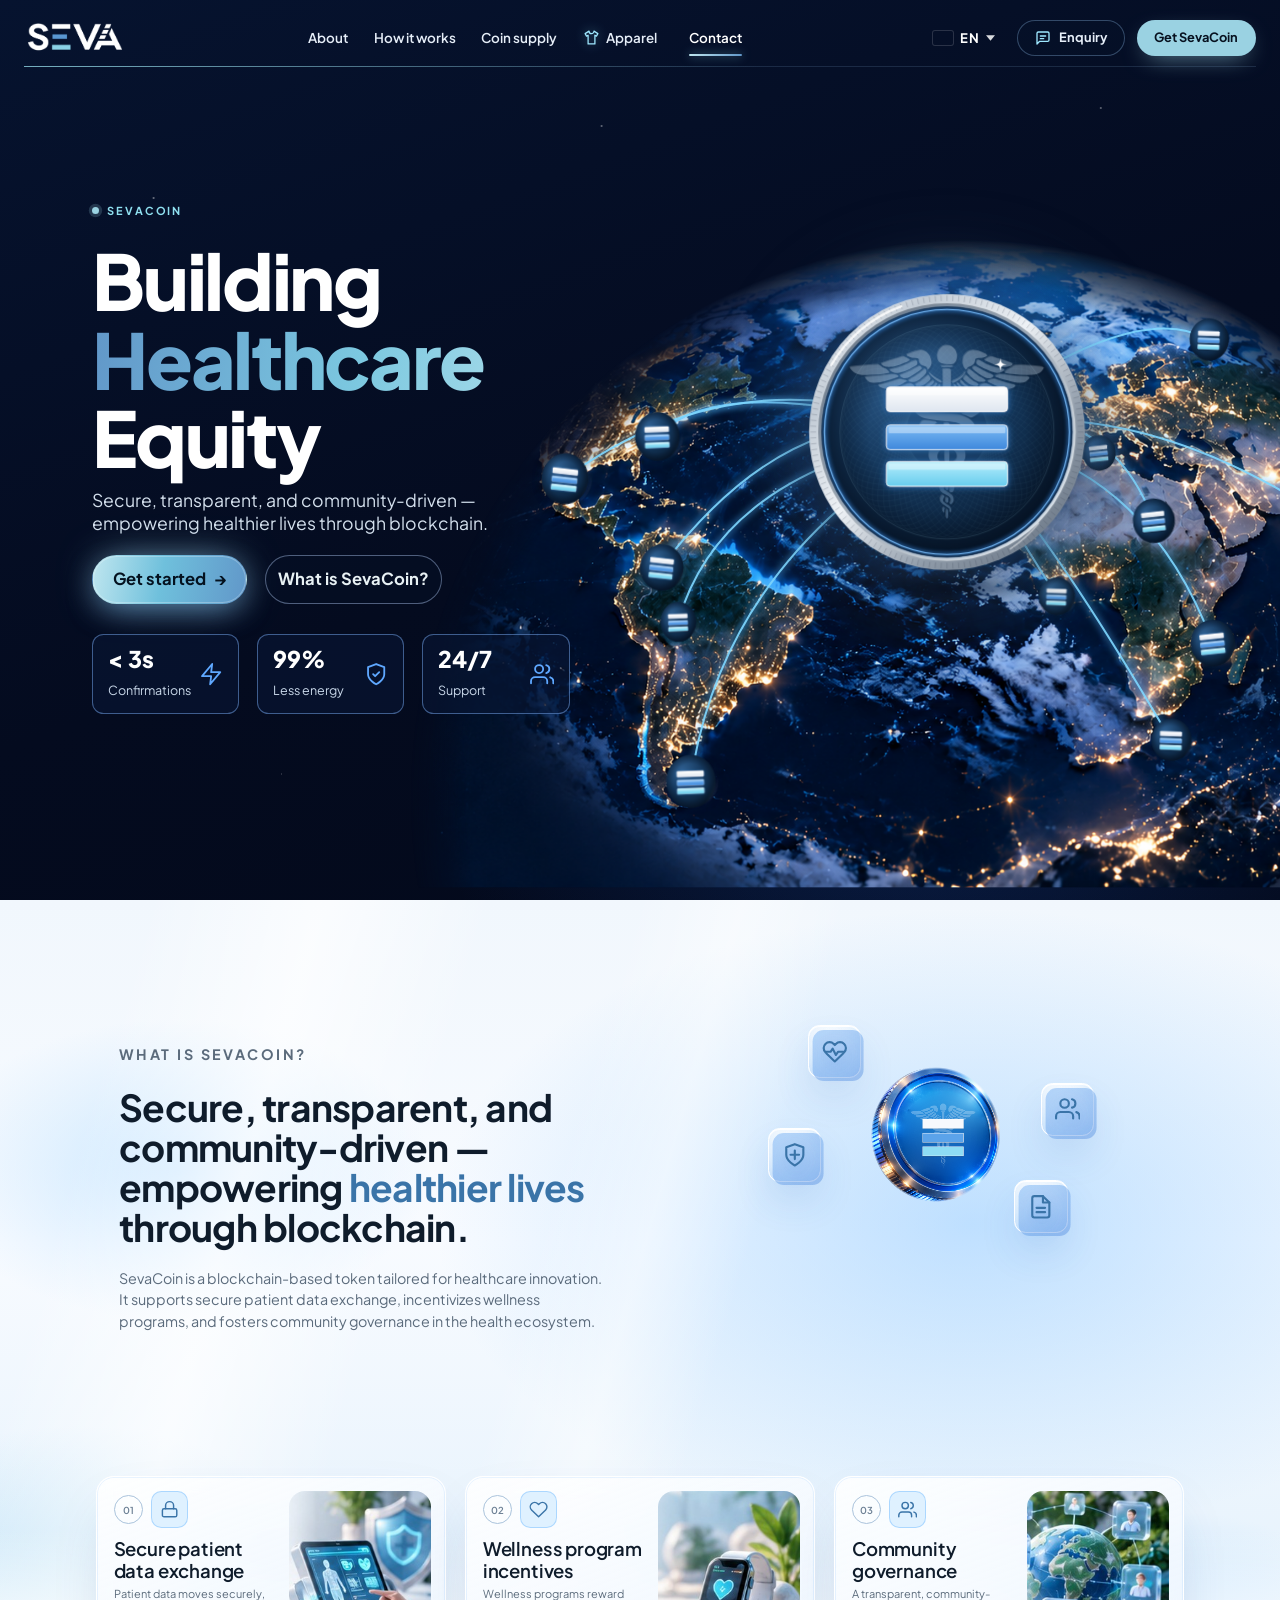
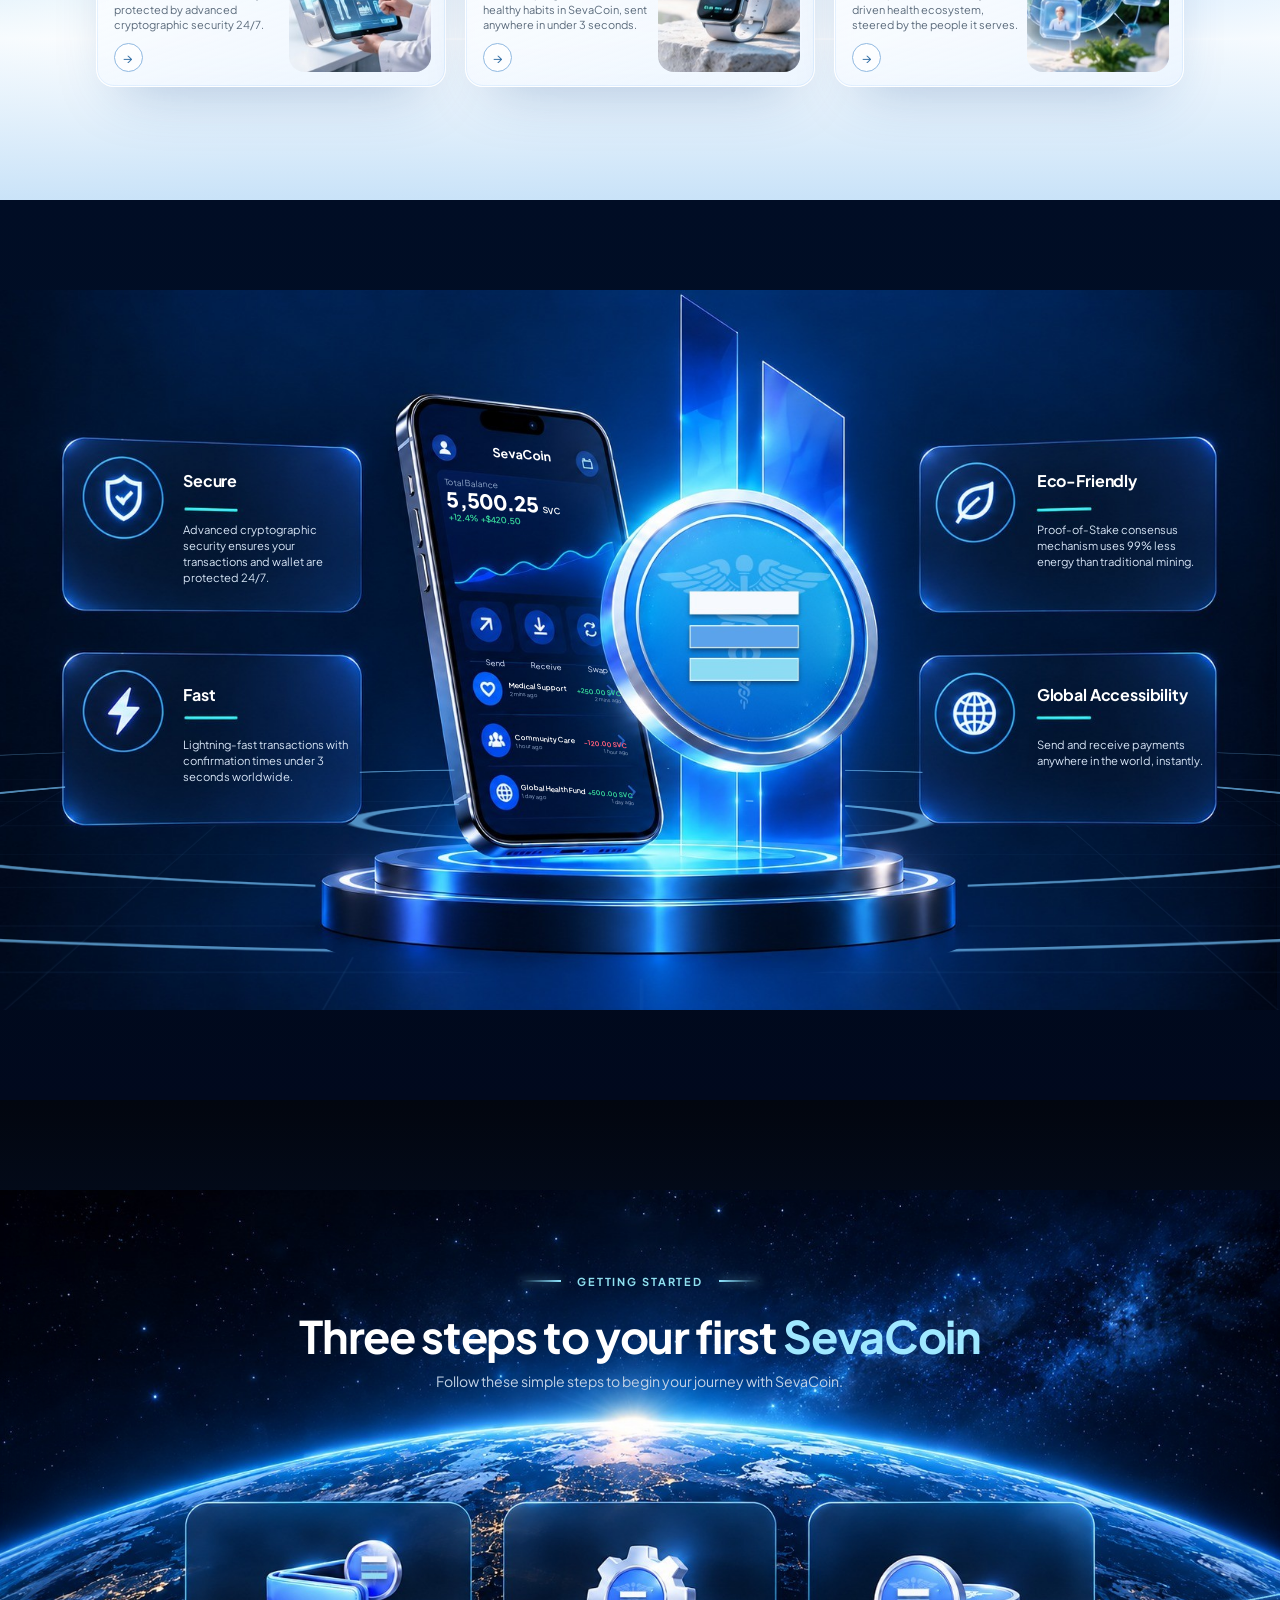
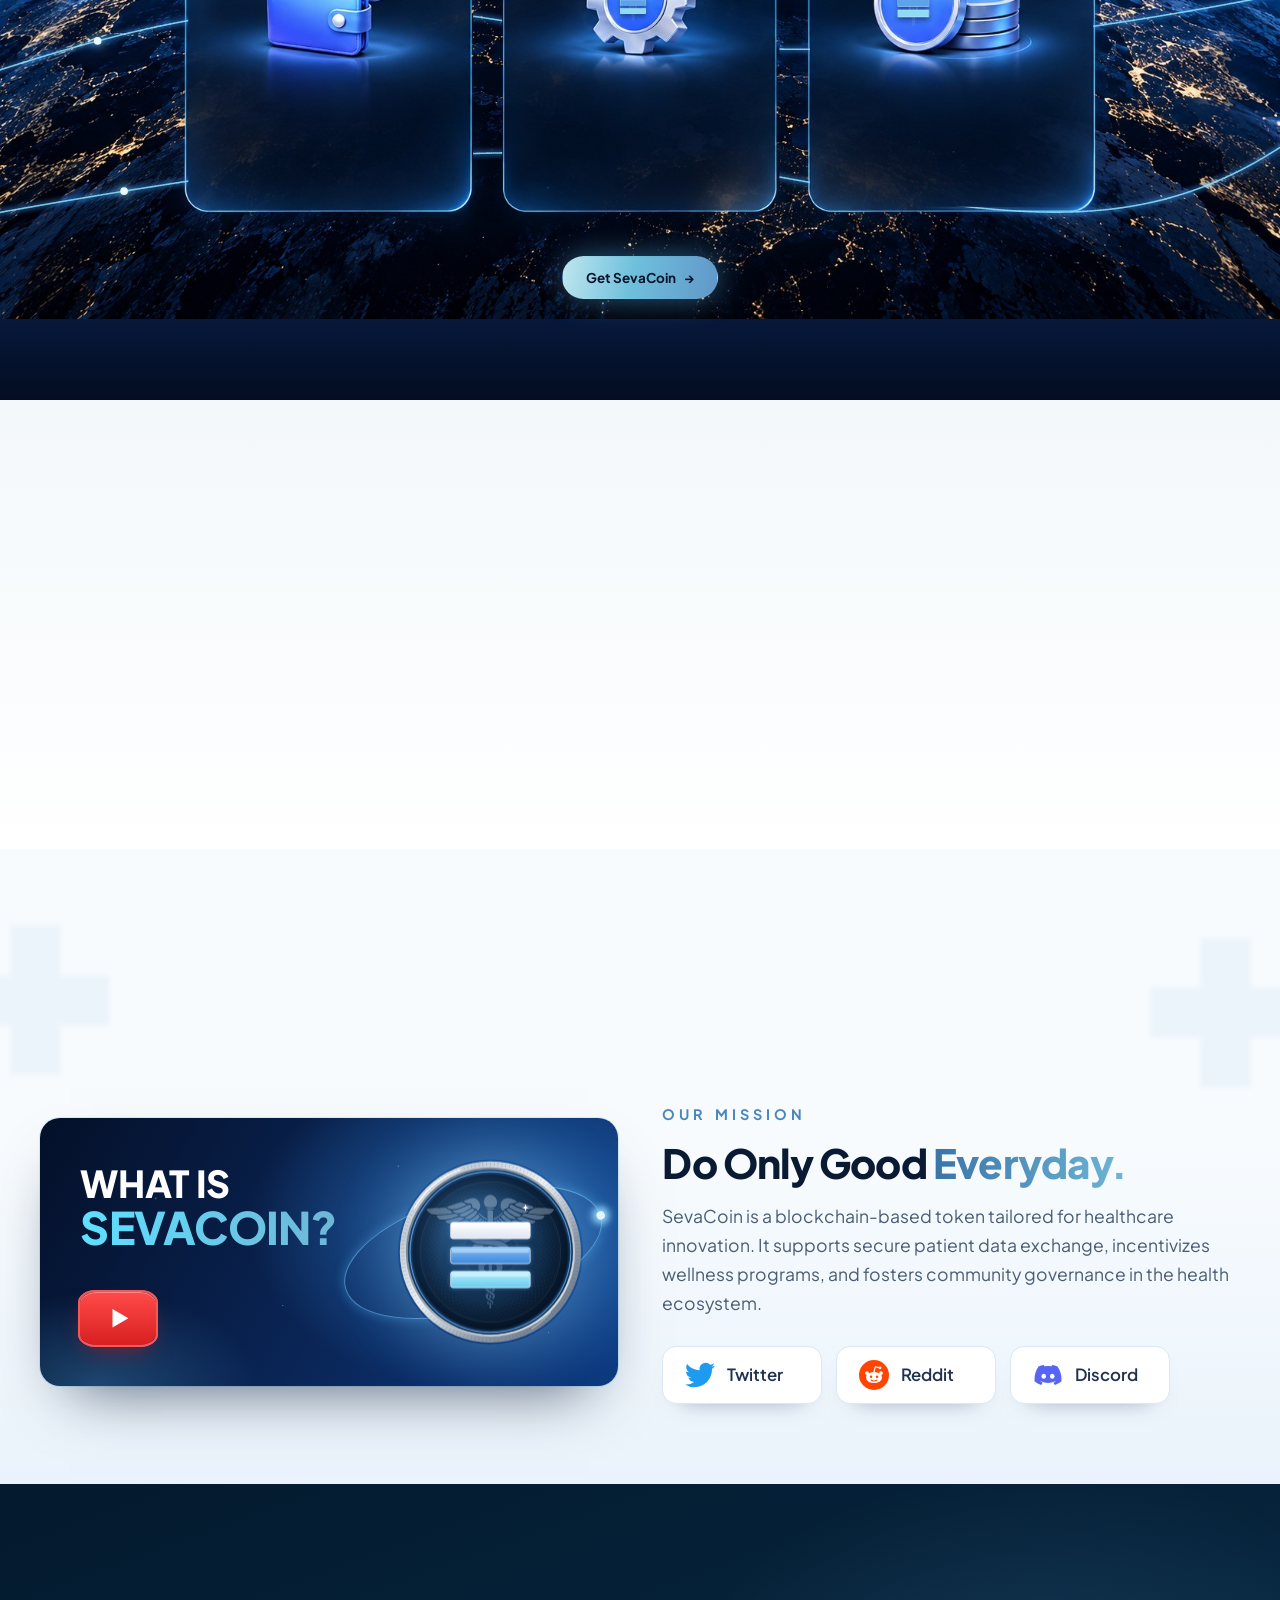
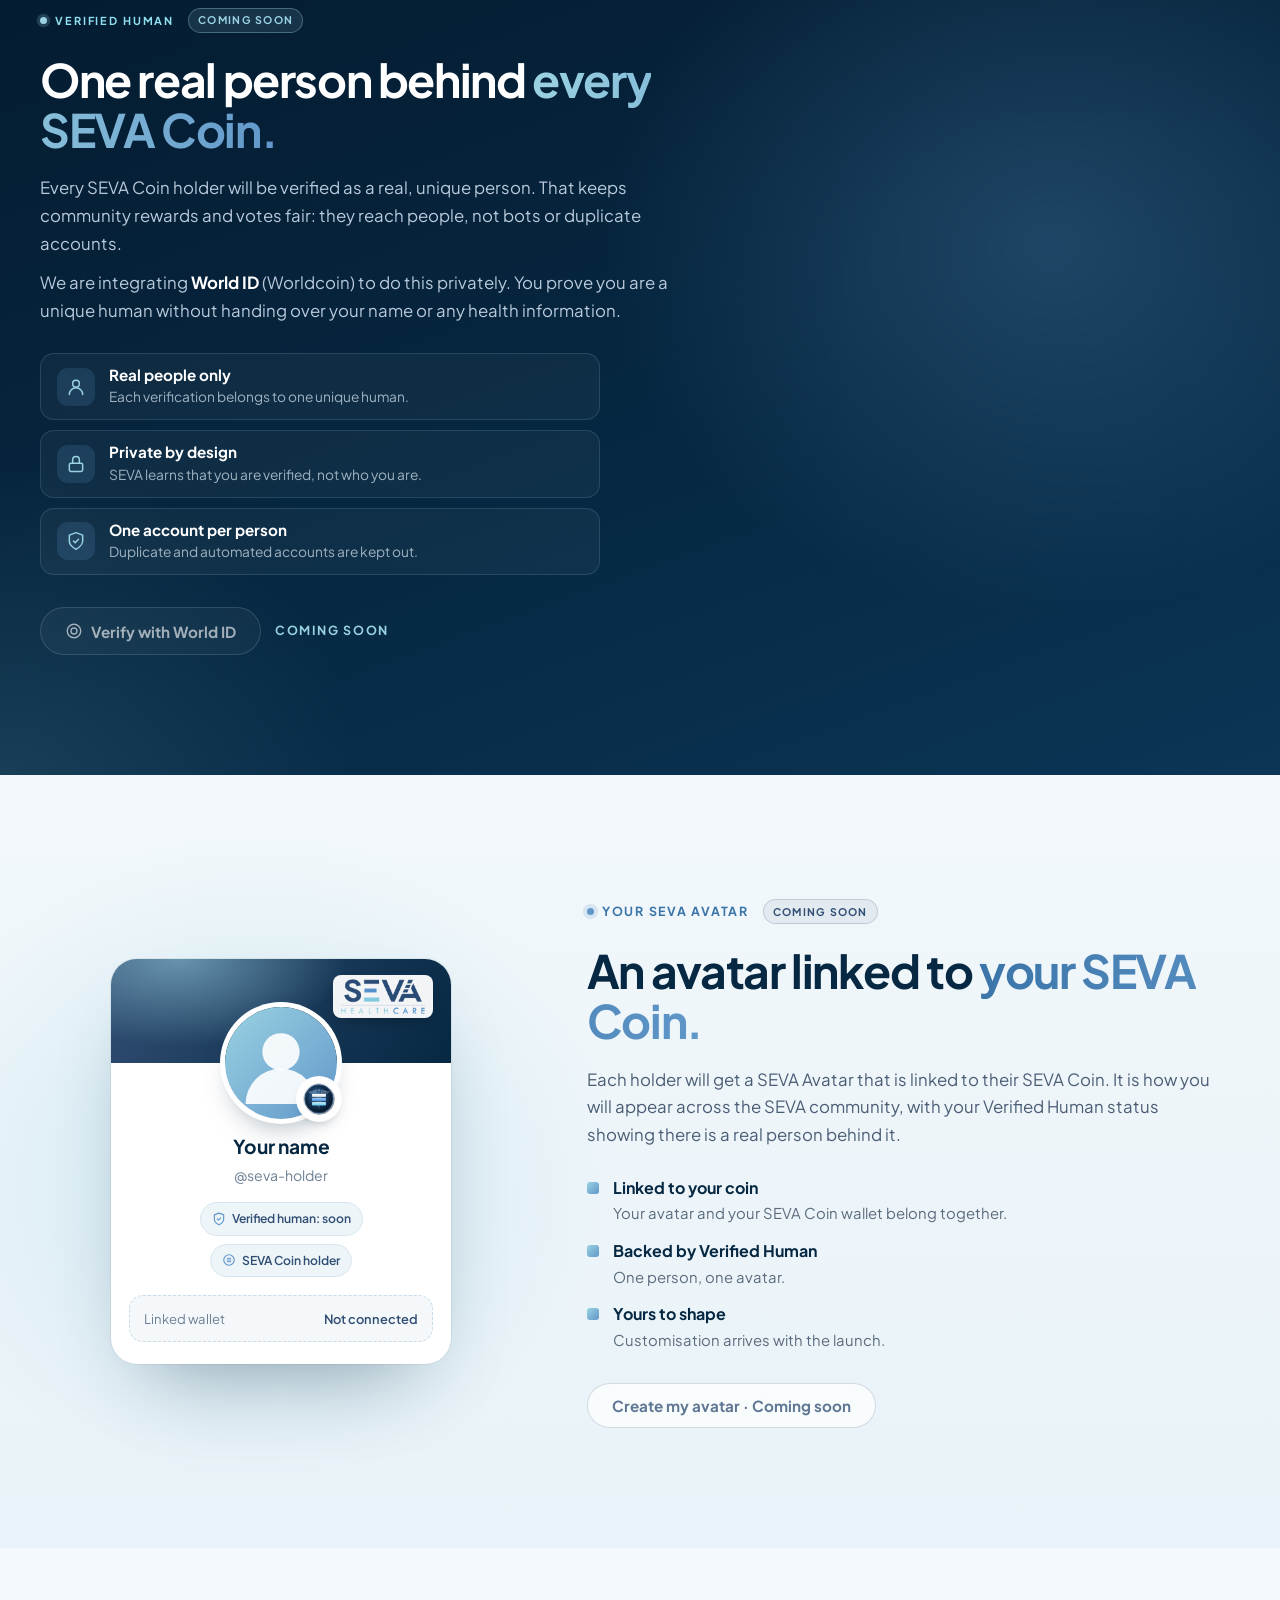
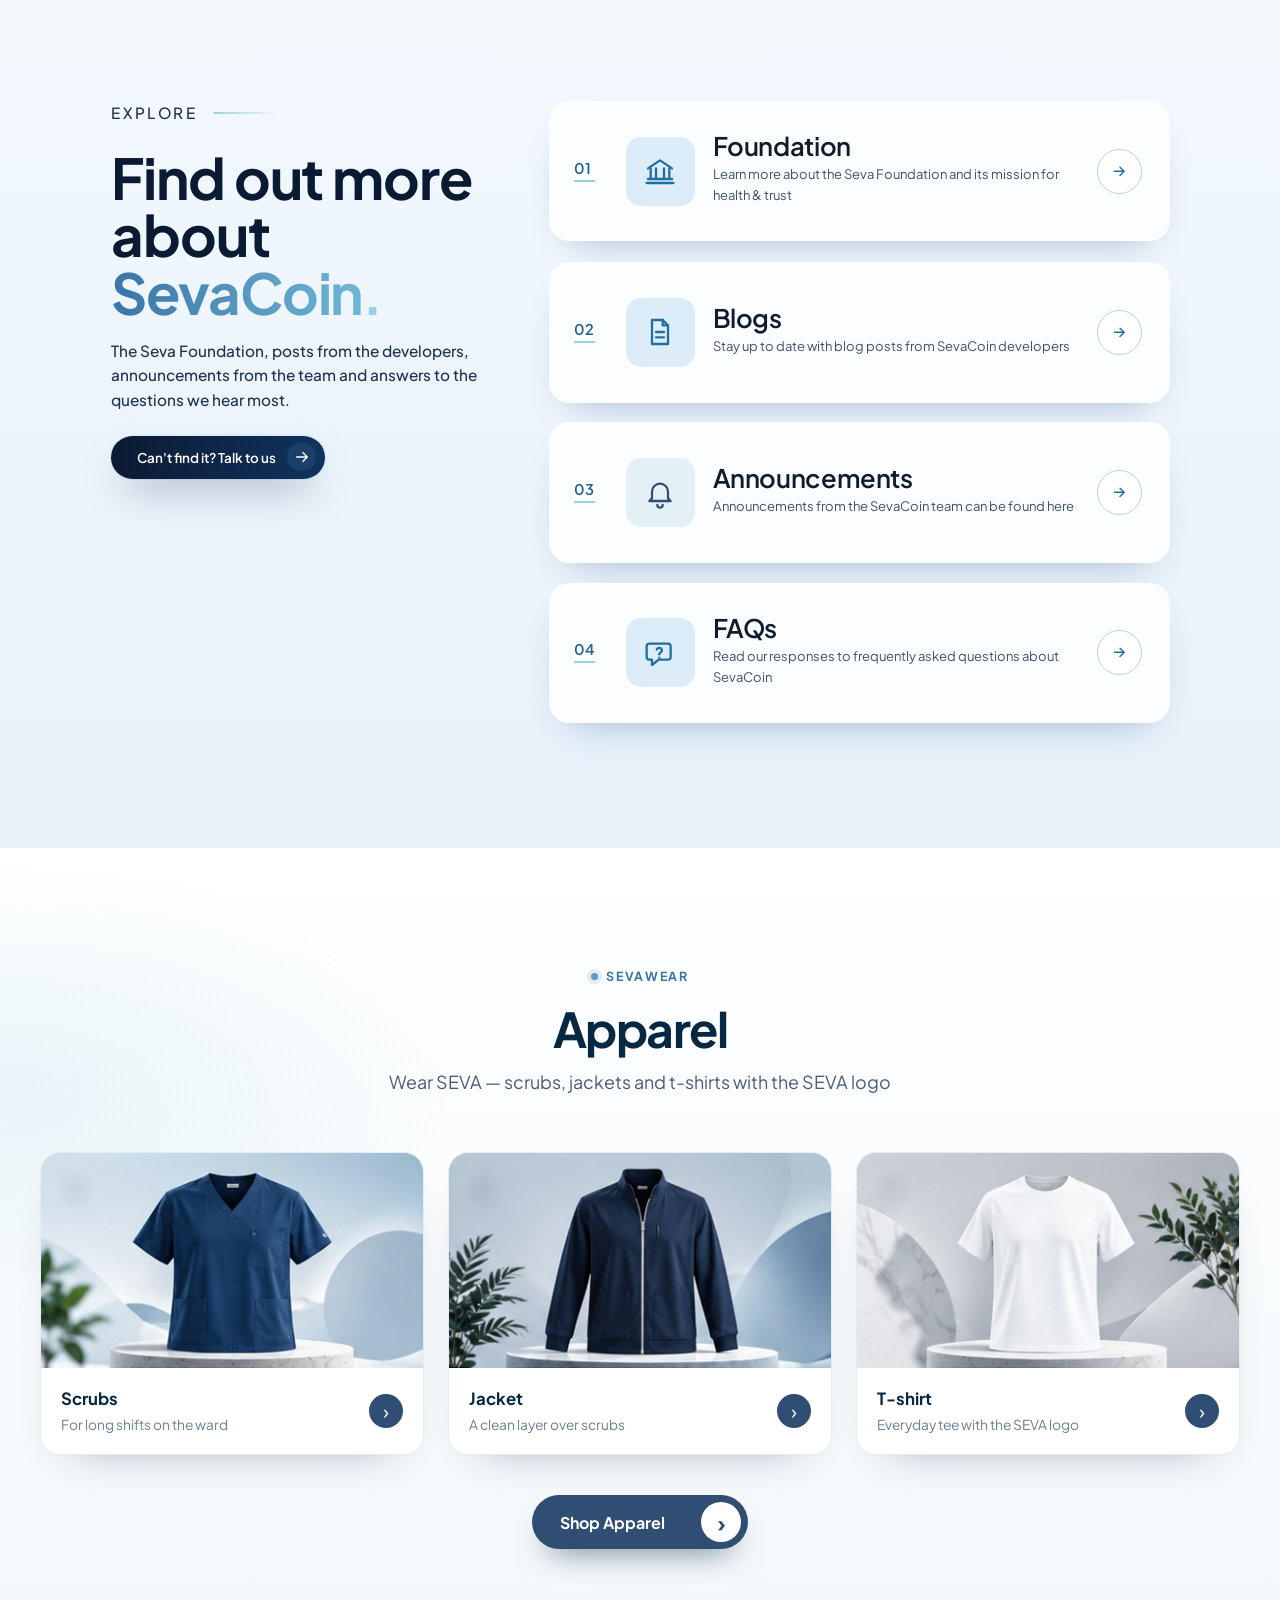
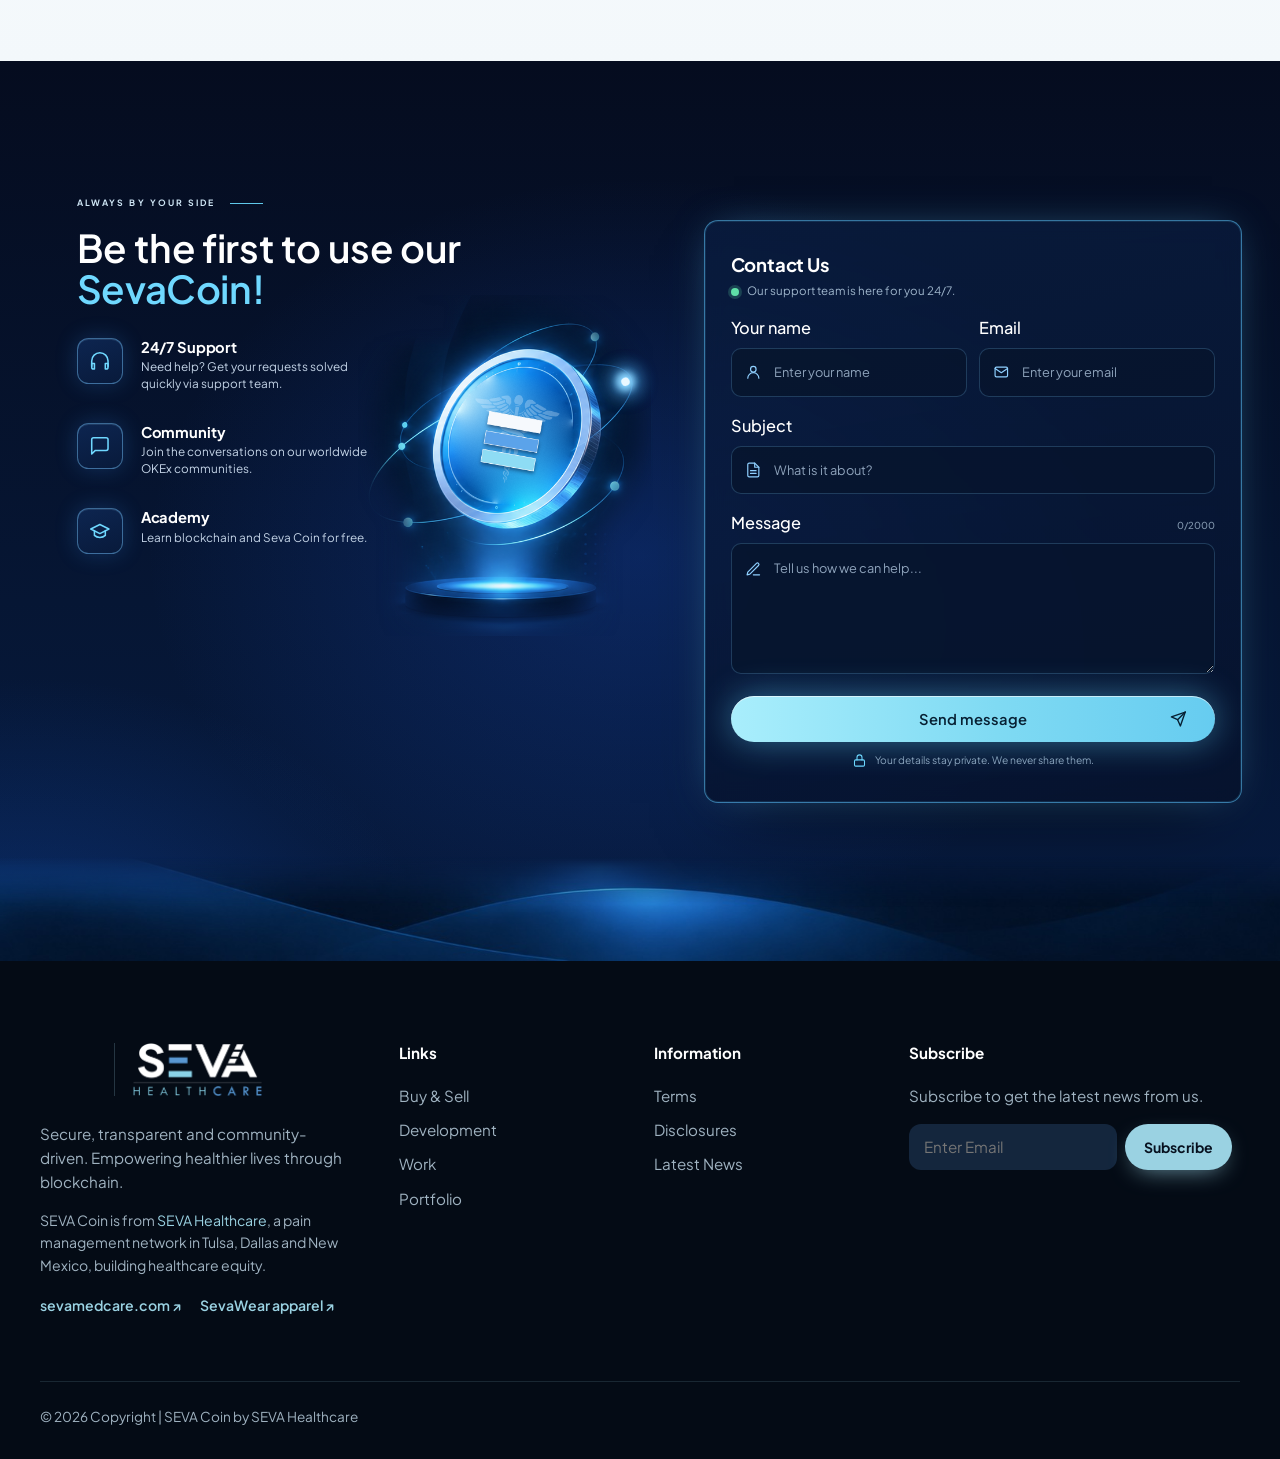
==== index.html @ 3af7d5d6 "Initial commit: SevaCoin website, API, assets and schema Co-Authored-By: Claude Fable 5.1 <noreply@a" ====
<!DOCTYPE html>
<html lang="en">
<head>
  <meta charset="UTF-8">
  <meta name="viewport" content="width=device-width, initial-scale=1.0">
  <title>SevaCoin — Building Healthcare Equity</title>
  <meta name="description" content="SevaCoin is a blockchain-based token for healthcare innovation: secure patient data exchange, wellness incentives and community governance.">
  <meta property="og:title" content="SevaCoin — Building Healthcare Equity">
  <meta property="og:description" content="Secure, transparent and community-driven. Empowering healthier lives through blockchain.">
  <meta property="og:image" content="assets/brand/favicon-512.png">
  <meta name="theme-color" content="#062842">
  <script>document.documentElement.classList.add("js")</script>
  <link rel="icon" type="image/png" sizes="32x32" href="assets/brand/favicon-32.png?v=15">
  <link rel="icon" type="image/svg+xml" href="assets/brand/seva-coin-icon-simple.svg?v=15">
  <link rel="apple-touch-icon" href="assets/brand/favicon-512.png">

  <link rel="preconnect" href="https://fonts.googleapis.com">
  <link rel="preconnect" href="https://fonts.gstatic.com" crossorigin>
  <link href="https://fonts.googleapis.com/css2?family=Plus+Jakarta+Sans:wght@400;500;600;700;800&display=swap" rel="stylesheet">
  <link rel="stylesheet" href="assets/coin/seva-coin.css?v=20261017a">
  <link rel="stylesheet" href="assets/css/style.css?v=20261019b">

  <!-- Three.js for the 3D SevaCoin scenes (assets/js/scene.js). If it fails to load, the CSS artwork stays in place. -->
  <script type="importmap">
    {
      "imports": {
        "three": "https://cdn.jsdelivr.net/npm/three@0.170.0/build/three.module.js",
        "three/addons/": "https://cdn.jsdelivr.net/npm/three@0.170.0/examples/jsm/"
      }
    }
  </script>
</head>
<body>

  <a class="skip-link" href="#main">Skip to content</a>


  <!-- ================= HEADER ================= -->
  <header class="site-header" id="top">
    <div class="container nav">
      <a href="#hero" class="brand" aria-label="SEVA Coin home">
        <img class="seva-logo seva-logo-mark" src="assets/brand/seva-logo-white-mark.png" width="1038" height="309" alt="">
      </a>

      <!-- main.js marks the link of the section in view with .active (the glowing underline) -->
      <nav class="nav-links" id="nav-links" aria-label="Main">
        <a href="#about">About</a>
        <a href="#get-started">How it works</a>
        <a href="#supply">Coin supply</a>
        <!-- Apparel: the SevaWear shop (scrubs, jackets, t-shirts), next to Contact -->
        <a href="https://www.sevawear.com/" class="nav-wear" target="_blank" rel="noopener" title="SevaWear apparel">
          <svg class="nav-ico" viewBox="0 0 24 24" fill="none" stroke="currentColor" stroke-width="1.8" stroke-linecap="round" stroke-linejoin="round" aria-hidden="true"><path d="M8.5 3 3 6.5l2 3.5 2.2-1.2V21h9.6V8.8L19 10l2-3.5L15.5 3a3.5 3.5 0 0 1-7 0z"/></svg>
          Apparel<span class="sr-only"> (opens SevaWear in a new tab)</span>
        </a>
        <a href="#contact">Contact</a>
        <!-- phones only: the enquiry button lives in the menu -->
        <button type="button" class="nav-enquiry-link" data-enquiry>Make an enquiry</button>
      </nav>

      <div class="nav-actions">
        <!-- Language: a flag dropdown that drives GTranslate (its own widget stays hidden in .gtranslate_wrapper) -->
        <div class="lang notranslate" id="lang">
          <button type="button" class="lang-btn" aria-haspopup="listbox" aria-expanded="false" aria-controls="lang-list" aria-label="Language: English">
            <img class="lang-flag" src="https://cdn.gtranslate.net/flags/svg/en.svg" width="20" height="14" alt=""><span class="lang-code">EN</span>
            <svg class="lang-caret" viewBox="0 0 10 6" aria-hidden="true"><path d="M0 0h10L5 6z" fill="currentColor"/></svg>
          </button>
          <ul class="lang-list" id="lang-list" role="listbox" aria-label="Choose language" hidden>
            <li role="option" data-lang="ja" data-code="JA" tabindex="-1" title="日本語"><img src="https://cdn.gtranslate.net/flags/svg/ja.svg" width="22" height="15" alt=""><span>JA</span></li>
            <li role="option" data-lang="fr" data-code="FR" tabindex="-1" title="Français"><img src="https://cdn.gtranslate.net/flags/svg/fr.svg" width="22" height="15" alt=""><span>FR</span></li>
            <li role="option" data-lang="de" data-code="DE" tabindex="-1" title="Deutsch"><img src="https://cdn.gtranslate.net/flags/svg/de.svg" width="22" height="15" alt=""><span>DE</span></li>
            <li role="option" data-lang="zh-CN" data-code="ZH-CN" tabindex="-1" title="简体中文"><img src="https://cdn.gtranslate.net/flags/svg/zh-CN.svg" width="22" height="15" alt=""><span>ZH-CN</span></li>
            <li role="option" data-lang="zh-TW" data-code="ZH-TW" tabindex="-1" title="繁體中文"><img src="https://cdn.gtranslate.net/flags/svg/zh-TW.svg" width="22" height="15" alt=""><span>ZH-TW</span></li>
            <li role="option" data-lang="pt" data-code="PT-PT" tabindex="-1" title="Português"><img src="https://cdn.gtranslate.net/flags/svg/pt.svg" width="22" height="15" alt=""><span>PT-PT</span></li>
            <li role="option" data-lang="no" data-code="NO" tabindex="-1" title="Norsk"><img src="https://cdn.gtranslate.net/flags/svg/no.svg" width="22" height="15" alt=""><span>NO</span></li>
            <li role="option" data-lang="th" data-code="TH" tabindex="-1" title="ไทย"><img src="https://cdn.gtranslate.net/flags/svg/th.svg" width="22" height="15" alt=""><span>TH</span></li>
            <li role="option" data-lang="es" data-code="ES" tabindex="-1" title="Español"><img src="https://cdn.gtranslate.net/flags/svg/es.svg" width="22" height="15" alt=""><span>ES</span></li>
          </ul>
        </div>
        <div class="gtranslate_wrapper" aria-hidden="true"></div>
        <button type="button" class="btn btn-ghost btn-sm btn-enquiry" data-enquiry aria-haspopup="dialog" aria-controls="enquiry-modal" aria-label="Make an enquiry" title="Make an enquiry">
          <svg viewBox="0 0 24 24" fill="none" stroke="currentColor" stroke-width="2" stroke-linecap="round" stroke-linejoin="round" aria-hidden="true"><path d="M21 15a2 2 0 0 1-2 2H7l-4 4V5a2 2 0 0 1 2-2h14a2 2 0 0 1 2 2z"/><path d="M8 9h8M8 13h5"/></svg>
          <span>Enquiry</span>
        </button>
        <a href="#get-started" class="btn btn-primary btn-sm">Get SevaCoin</a>
        <button class="menu-toggle" id="menu-toggle" aria-label="Open menu" aria-expanded="false" aria-controls="nav-links">
          <span></span><span></span><span></span>
        </button>
      </div>
    </div>
  </header>

  <main id="main">

    <!-- ================= HERO ================= -->
    <section class="hero" id="hero">
      <div class="globe-stage" aria-hidden="true">
      <div class="hero-sky"></div>
      <!-- The globe is fixed: no entrance, scale or motion. The animation is a sequence (see assets/js/scene.js):
           the main coin lands on the globe (0.4s–1.4s); then one string at a time grows out of it (from 1.5s, one
           every 0.36s), its node lights as the tip arrives and a SevaCoin lands on that node; coins spread over
           the globe left and right, nearest first. Small coins: 3D from the nodes below (data-coin), CSS fallback from main.js. -->
      <div class="globe-fixed">
        <img class="globe" src="assets/img/globe.png" alt="" fetchpriority="high">
        <svg class="network" viewBox="0 0 1672 941" preserveAspectRatio="xMidYMid slice" aria-hidden="true">
          <defs><filter id="net-blur" x="-20%" y="-20%" width="140%" height="140%"><feGaussianBlur stdDeviation="4"/></filter></defs>
          <g class="links">
            <path class="link-glow" d="M1110 400 Q1143 298 1290 425" pathLength="1" style="--d:1.50s"/><path id="lk0" class="link" d="M1110 400 Q1143 298 1290 425" pathLength="1" style="--d:1.50s"/>
            <path class="link-glow" d="M1110 400 Q836 326 765 405" pathLength="1" style="--d:1.86s"/><path id="lk1" class="link" d="M1110 400 Q836 326 765 405" pathLength="1" style="--d:1.86s"/>
            <path class="link-glow" d="M1110 400 Q1111 387 1240 595" pathLength="1" style="--d:2.22s"/><path id="lk2" class="link" d="M1110 400 Q1111 387 1240 595" pathLength="1" style="--d:2.22s"/>
            <path class="link-glow" d="M1110 400 Q928 353 770 560" pathLength="1" style="--d:2.58s"/><path id="lk3" class="link" d="M1110 400 Q928 353 770 560" pathLength="1" style="--d:2.58s"/>
            <path class="link-glow" d="M1110 400 Q1293 341 1355 505" pathLength="1" style="--d:2.94s"/><path id="lk4" class="link" d="M1110 400 Q1293 341 1355 505" pathLength="1" style="--d:2.94s"/>
            <path class="link-glow" d="M1110 400 Q842 444 790 625" pathLength="1" style="--d:3.30s"/><path id="lk5" class="link" d="M1110 400 Q842 444 790 625" pathLength="1" style="--d:3.30s"/>
            <path class="link-glow" d="M1110 400 Q1331 236 1420 290" pathLength="1" style="--d:3.66s"/><path id="lk6" class="link" d="M1110 400 Q1331 236 1420 290" pathLength="1" style="--d:3.66s"/>
            <path class="link-glow" d="M1110 400 Q865 301 655 455" pathLength="1" style="--d:4.02s"/><path id="lk7" class="link" d="M1110 400 Q865 301 655 455" pathLength="1" style="--d:4.02s"/>
            <path class="link-glow" d="M1110 400 Q1339 419 1425 650" pathLength="1" style="--d:4.38s"/><path id="lk8" class="link" d="M1110 400 Q1339 419 1425 650" pathLength="1" style="--d:4.38s"/>
            <path class="link-glow" d="M1110 400 Q843 551 805 815" pathLength="1" style="--d:4.74s"/><path id="lk9" class="link" d="M1110 400 Q843 551 805 815" pathLength="1" style="--d:4.74s"/>
            <path class="link-glow" d="M1110 400 Q1199 463 1375 765" pathLength="1" style="--d:5.10s"/><path id="lk10" class="link" d="M1110 400 Q1199 463 1375 765" pathLength="1" style="--d:5.10s"/>
            <path class="link-glow" d="M1110 400 Q1338 339 1600 530" pathLength="1" style="--d:5.46s"/><path id="lk11" class="link" d="M1110 400 Q1338 339 1600 530" pathLength="1" style="--d:5.46s"/>
          </g>
          <!-- Each node carries data-coin (width of the SevaCoin that lands on it, fraction of the stage) and data-start (when its string leaves the hub) -->
          <g class="nodes">
            <circle class="node" cx="1290" cy="425" r="6" data-coin="0.034" data-start="1.50" style="--d:2.10s"/>
            <circle class="node" cx="765" cy="405" r="6" data-coin="0.046" data-start="1.86" style="--d:2.46s"/>
            <circle class="node" cx="1240" cy="595" r="6" data-coin="0.036" data-start="2.22" style="--d:2.82s"/>
            <circle class="node" cx="770" cy="560" r="6" data-coin="0.044" data-start="2.58" style="--d:3.18s"/>
            <circle class="node" cx="1355" cy="505" r="6" data-coin="0.042" data-start="2.94" style="--d:3.54s"/>
            <circle class="node" cx="790" cy="625" r="6" data-coin="0.038" data-start="3.30" style="--d:3.90s"/>
            <circle class="node" cx="1420" cy="290" r="6" data-coin="0.04" data-start="3.66" style="--d:4.26s"/>
            <circle class="node" cx="655" cy="455" r="6" data-coin="0.048" data-start="4.02" style="--d:4.62s"/>
            <circle class="node" cx="1425" cy="650" r="6" data-coin="0.044" data-start="4.38" style="--d:4.98s"/>
            <circle class="node" cx="805" cy="815" r="6" data-coin="0.05" data-start="4.74" style="--d:5.34s"/>
            <circle class="node" cx="1375" cy="765" r="6" data-coin="0.04" data-start="5.10" style="--d:5.70s"/>
            <circle class="node" cx="1600" cy="530" r="6" data-coin="0.046" data-start="5.46" style="--d:6.06s"/>
          </g>
        </svg>
        <!-- CSS fallback coins (shown only when the 3D scene is not running). main.js adds one per node, in here, so they drift with the globe. -->
      </div>
      <!-- 3D coins (Three.js). The CSS coins below are the fallback and are hidden once this renders. -->
      <canvas class="scene-3d" data-scene="hero"></canvas>
    </div>
      <div class="hero-shade" aria-hidden="true"></div>
      <!-- The SEVA Coin (assets/coin): flips front/back on its own. main.js places it
           over the hub where the network strings start. -->
      <div class="hero-coin">
        <span class="hc-aura" aria-hidden="true"></span>
        <div class="seva-coin" data-seva-coin></div>
      </div>

      <div class="container hero-inner">
        <div class="hero-copy">
          <p class="eyebrow anim" style="--d:.2s"><span class="dot"></span> SevaCoin</p>
          <h1 class="hero-title anim" style="--d:.35s">
            <span class="line">Building</span>
            <span class="line grad">Healthcare</span>
            <span class="line">Equity</span>
          </h1>
          <p class="hero-note anim" style="--d:.55s">
            Secure, transparent, and community-driven — empowering healthier lives through blockchain.
          </p>
          <div class="hero-ctas anim" style="--d:.7s">
            <a href="#get-started" class="btn btn-glow">Get started <span aria-hidden="true">→</span></a>
            <a href="#about" class="btn btn-ghost">What is SevaCoin?</a>
          </div>
        </div>

        <ul class="hero-stats anim" style="--d:.95s">
          <li>
            <div><strong>&lt; 3s</strong><span>Confirmations</span></div>
            <svg viewBox="0 0 24 24" fill="none" stroke="currentColor" stroke-width="1.8" stroke-linecap="round" stroke-linejoin="round" aria-hidden="true"><path d="M13 2 3 14h9l-1 8 10-12h-9l1-8z"/></svg>
          </li>
          <li>
            <div><strong>99%</strong><span>Less energy</span></div>
            <svg viewBox="0 0 24 24" fill="none" stroke="currentColor" stroke-width="1.8" stroke-linecap="round" stroke-linejoin="round" aria-hidden="true"><path d="M12 22s8-4 8-10V5l-8-3-8 3v7c0 6 8 10 8 10z"/><path d="m9 12 2 2 4-4"/></svg>
          </li>
          <li>
            <div><strong>24/7</strong><span>Support</span></div>
            <svg viewBox="0 0 24 24" fill="none" stroke="currentColor" stroke-width="1.8" stroke-linecap="round" stroke-linejoin="round" aria-hidden="true"><path d="M17 21v-2a4 4 0 0 0-4-4H5a4 4 0 0 0-4 4v2"/><circle cx="9" cy="7" r="4"/><path d="M23 21v-2a4 4 0 0 0-3-3.9M16 3.1a4 4 0 0 1 0 7.8"/></svg>
          </li>
        </ul>
      </div>

    </section>

    <!-- ================= ABOUT ================= -->
    <!-- Light scene: the heading on the left, the SevaCoin on a glass podium with a faint globe and floating glass tiles
         on the right, three glass cards along the bottom. 3D parts come from assets/js/scene.js; each has a flat fallback. -->
    <section class="section section-about" id="about">
      <div class="about-bg" aria-hidden="true">
        <i class="about-light about-light-1"></i><i class="about-light about-light-2"></i>
        <i class="about-floor"></i>
      </div>

      <div class="container about-wrap">
        <div class="about-head">
          <p class="eyebrow about-eyebrow">What is SevaCoin?</p>
          <h2>Secure, transparent, and community-driven — empowering <em>healthier lives</em> through blockchain.</h2>
          <p>
            SevaCoin is a blockchain-based token tailored for healthcare innovation.
            It supports secure patient data exchange, incentivizes wellness programs,
            and fosters community governance in the health ecosystem.
          </p>
        </div>

        <div class="about-scene" aria-hidden="true">
          <div class="about-stage">
            <img class="about-coin-fallback" src="assets/img/coin.png?v=20261017L" alt="">
            <canvas class="scene-3d" data-scene="coin" data-radius="0.36" data-zoom="1.5" data-ring-scale="0.8" data-coin-y="0.14" data-theme="light" data-showcase></canvas>
          </div>
          <!-- floating glass tiles: health record, protection, community, documents -->
          <span class="about-tile about-tile-1"><svg viewBox="0 0 24 24" fill="none" stroke="currentColor" stroke-width="1.8" stroke-linecap="round" stroke-linejoin="round"><path d="M20.8 4.6a5.5 5.5 0 0 0-7.8 0L12 5.7l-1-1.1a5.5 5.5 0 0 0-7.8 7.8l1 1.1L12 21l7.8-7.5 1-1.1a5.5 5.5 0 0 0 0-7.8z"/><path d="M4 12h4l2-3 3 6 2-3h5"/></svg></span>
          <span class="about-tile about-tile-2"><svg viewBox="0 0 24 24" fill="none" stroke="currentColor" stroke-width="1.8" stroke-linecap="round" stroke-linejoin="round"><path d="M12 22s8-4 8-10V5l-8-3-8 3v7c0 6 8 10 8 10z"/><path d="M12 8v8M8 12h8"/></svg></span>
          <span class="about-tile about-tile-3"><svg viewBox="0 0 24 24" fill="none" stroke="currentColor" stroke-width="1.8" stroke-linecap="round" stroke-linejoin="round"><path d="M17 21v-2a4 4 0 0 0-4-4H5a4 4 0 0 0-4 4v2"/><circle cx="9" cy="7" r="4"/><path d="M23 21v-2a4 4 0 0 0-3-3.9M16 3.1a4 4 0 0 1 0 7.8"/></svg></span>
          <span class="about-tile about-tile-4"><svg viewBox="0 0 24 24" fill="none" stroke="currentColor" stroke-width="1.8" stroke-linecap="round" stroke-linejoin="round"><path d="M14 2H6a2 2 0 0 0-2 2v16a2 2 0 0 0 2 2h12a2 2 0 0 0 2-2V8z"/><path d="M14 2v6h6M8 13h8M8 17h8"/></svg></span>
        </div>

        <div class="about-cards">
          <article class="about-card reveal">
            <div class="about-text">
              <div class="about-badges">
                <span class="about-num">01</span>
                <span class="about-ico"><svg viewBox="0 0 24 24" fill="none" stroke="currentColor" stroke-width="1.8" stroke-linecap="round" stroke-linejoin="round"><rect x="3" y="11" width="18" height="10" rx="2"/><path d="M7 11V7a5 5 0 0 1 10 0v4"/></svg></span>
              </div>
              <h3>Secure patient data exchange</h3>
              <p>Patient data moves securely, protected by advanced cryptographic security 24/7.</p>
              <a href="#read-data" class="about-go" data-read="data" aria-haspopup="dialog" aria-controls="explore-reader" aria-label="Learn more about secure patient data exchange">→</a>
            </div>
            <div class="about-art" aria-hidden="true">
              <img class="about-art-img" src="assets/img/cards/photo-data.jpg" alt="">
            </div>
          </article>

          <article class="about-card reveal">
            <div class="about-text">
              <div class="about-badges">
                <span class="about-num">02</span>
                <span class="about-ico"><svg viewBox="0 0 24 24" fill="none" stroke="currentColor" stroke-width="1.8" stroke-linecap="round" stroke-linejoin="round"><path d="M20.8 4.6a5.5 5.5 0 0 0-7.8 0L12 5.7l-1-1.1a5.5 5.5 0 0 0-7.8 7.8l1 1.1L12 21l7.8-7.5 1-1.1a5.5 5.5 0 0 0 0-7.8z"/></svg></span>
              </div>
              <h3>Wellness program incentives</h3>
              <p>Wellness programs reward healthy habits in SevaCoin, sent anywhere in under 3 seconds.</p>
              <a href="#read-wellness" class="about-go" data-read="wellness" aria-haspopup="dialog" aria-controls="explore-reader" aria-label="Learn more about wellness program incentives">→</a>
            </div>
            <div class="about-art" aria-hidden="true">
              <img class="about-art-img" src="assets/img/cards/photo-wellness.jpg" alt="">
            </div>
          </article>

          <article class="about-card reveal">
            <div class="about-text">
              <div class="about-badges">
                <span class="about-num">03</span>
                <span class="about-ico"><svg viewBox="0 0 24 24" fill="none" stroke="currentColor" stroke-width="1.8" stroke-linecap="round" stroke-linejoin="round"><path d="M17 21v-2a4 4 0 0 0-4-4H5a4 4 0 0 0-4 4v2"/><circle cx="9" cy="7" r="4"/><path d="M23 21v-2a4 4 0 0 0-3-3.9M16 3.1a4 4 0 0 1 0 7.8"/></svg></span>
              </div>
              <h3>Community governance</h3>
              <p>A transparent, community-driven health ecosystem, steered by the people it serves.</p>
              <a href="#read-governance" class="about-go" data-read="governance" aria-haspopup="dialog" aria-controls="explore-reader" aria-label="Learn more about community governance">→</a>
            </div>
            <div class="about-art" aria-hidden="true">
              <img class="about-art-img" src="assets/img/cards/photo-community.jpg" alt="">
            </div>
          </article>
        </div>
      </div>
    </section>

    <!-- ================= WHY ================= -->
    <!-- The design (assets/img/why/scene.jpg) is the stage. Over it: the 3D floor (grid + rings spreading out from under
         the podium), which sits behind a cutout of the phone/coin/podium placed at exactly the same spot (hero.png), two 3D
         orbit rings with glowing balls turning around the phone and coin (scene.js), and the card and phone text written over the picture. On phones
         the centre of the design shows above the four cards as plain glass cards. -->
    <section class="section section-why" id="why">
      <h2 class="sr-only">Why SevaCoin: secure, fast, eco-friendly and globally accessible.</h2>
      <!-- plain sides beyond the 16:9 frame: the design's own edge colours, stretched -->
      <i class="why-side why-side-l" aria-hidden="true"></i><i class="why-side why-side-r" aria-hidden="true"></i>
      <div class="why-frame">
        <div class="why-tilt">
          <div class="why-stage" aria-hidden="true">
            <img class="why-scene" src="assets/img/why/scene.jpg?v=20261017L" alt="">
            <img class="why-center" src="assets/img/why/center.jpg?v=20261017L" alt="">
            <div class="why-floor"><div class="why-ground"><i class="why-grid"></i><i class="why-rings"></i><i class="why-rings why-rings-2"></i></div></div>
            <!-- 3D orbit rings with glowing balls, turning behind the phone, coin and podium (Three.js) -->
            <canvas class="scene-3d" data-scene="ring" data-cx="0.5" data-cy="0.47" data-rings="0.215:1.25:-0.3:0.22:2;0.28:1.05:0.4:-0.15:3" data-coin="0.5813,0.479,0.109,0.206" data-light></canvas>
            <!-- the wallet, written over the phone's screen -->
            <div class="why-screen">
              <div class="ws-head">SevaCoin</div>
              <div class="ws-balance"><small>Total Balance</small><strong>5,500.25 <em>SVC</em></strong><b>+12.4% &nbsp;+$420.50</b></div>
              <div class="ws-actions"><span>Send</span><span>Receive</span><span>Swap</span></div>
              <div class="ws-recent"><span>Recent Transactions</span><a>See all</a></div>
              <div class="ws-row"><span class="ws-name">Medical Support<small>2 mins ago</small></span><span class="ws-amt up">+250.00 SVC<small>2 mins ago</small></span></div>
              <div class="ws-row"><span class="ws-name">Community Care<small>1 hour ago</small></span><span class="ws-amt down">-120.00 SVC<small>1 hour ago</small></span></div>
              <div class="ws-row"><span class="ws-name">Global Health Fund<small>1 day ago</small></span><span class="ws-amt up">+500.00 SVC<small>1 day ago</small></span></div>
            </div>
          </div>
          <div class="why-cards">
            <article class="why-card why-card-1">
              <span class="why-icon"><svg viewBox="0 0 24 24" fill="none" stroke="currentColor" stroke-width="1.8" stroke-linecap="round" stroke-linejoin="round"><path d="M12 22s8-4 8-10V5l-8-3-8 3v7c0 6 8 10 8 10z"/><path d="m9 12 2 2 4-4"/></svg></span>
              <div class="why-text"><h3>Secure</h3><p>Advanced cryptographic security ensures your transactions and wallet are protected 24/7.</p></div>
            </article>
            <article class="why-card why-card-2">
              <span class="why-icon"><svg viewBox="0 0 24 24" fill="none" stroke="currentColor" stroke-width="1.8" stroke-linecap="round" stroke-linejoin="round"><path d="M13 2 3 14h9l-1 8 10-12h-9l1-8z"/></svg></span>
              <div class="why-text"><h3>Fast</h3><p>Lightning-fast transactions with confirmation times under 3 seconds worldwide.</p></div>
            </article>
            <article class="why-card why-card-3">
              <span class="why-icon"><svg viewBox="0 0 24 24" fill="none" stroke="currentColor" stroke-width="1.8" stroke-linecap="round" stroke-linejoin="round"><path d="M11 20A7 7 0 0 1 9.8 6.1C15.5 5 17 4.5 19 2c1 2 2 4.2 2 8 0 5.5-4.8 10-10 10z"/><path d="M2 21c0-3 1.9-5.4 5.1-6"/></svg></span>
              <div class="why-text"><h3>Eco-Friendly</h3><p>Proof-of-Stake consensus mechanism uses 99% less energy than traditional mining.</p></div>
            </article>
            <article class="why-card why-card-4">
              <span class="why-icon"><svg viewBox="0 0 24 24" fill="none" stroke="currentColor" stroke-width="1.8" stroke-linecap="round" stroke-linejoin="round"><circle cx="12" cy="12" r="10"/><path d="M2 12h20M12 2a15.3 15.3 0 0 1 4 10 15.3 15.3 0 0 1-4 10 15.3 15.3 0 0 1-4-10 15.3 15.3 0 0 1 4-10z"/></svg></span>
              <div class="why-text"><h3>Global Accessibility</h3><p>Send and receive payments anywhere in the world, instantly.</p></div>
            </article>
          </div>
        </div>
      </div>
    </section>

    <!-- ================= GET STARTED ================= -->
    <!-- The design (assets/img/steps/scene.jpg: earth from orbit, three glass cards) is the stage. Over it: the heading,
         the text and links written on the cards, a call to action; behind the cards (masked), animated light strings
         with lit nodes travelling along them. On phones the sky shows above plain glass cards. -->
    <section class="section section-steps" id="get-started">
      <div class="steps-frame">
        <!-- wider-than-16:9 screens: a copy of the picture scaled to the full width sits behind the frame, lined up so
             the earth's rim carries on past both edges; the frame's own picture fades into it at the sides (CSS) -->
        <i class="steps-wide" aria-hidden="true"></i>
        <picture aria-hidden="true"><source media="(min-width: 921px)" srcset="assets/img/steps/scene.jpg?v=20261017L"><img class="steps-scene" src="assets/img/steps/sky.jpg" alt=""></picture>
        <svg class="steps-strings" viewBox="0 0 1672 941" preserveAspectRatio="none" aria-hidden="true">
          <defs><filter id="str-blur" x="-10%" y="-10%" width="120%" height="120%"><feGaussianBlur stdDeviation="3"/></filter></defs>
          <path class="str-glow" d="M-40 640 C 200 560 380 520 640 560 S 1120 640 1712 520" style="--d:-1.7s"/><path id="str1" class="str" d="M-40 640 C 200 560 380 520 640 560 S 1120 640 1712 520" style="--d:-1.7s"/>
          <path class="str-glow" d="M-40 820 C 300 760 640 700 980 760 S 1500 860 1712 700" style="--d:-3.4s"/><path id="str2" class="str" d="M-40 820 C 300 760 640 700 980 760 S 1500 860 1712 700" style="--d:-3.4s"/>
          <g class="str-nodes">
            <circle r="5"><animateMotion dur="13.5s" begin="-2.0s" repeatCount="indefinite"><mpath href="#str1"/></animateMotion></circle>
            <circle r="5"><animateMotion dur="13.5s" begin="-8.0s" repeatCount="indefinite" keyPoints="1;0" keyTimes="0;1"><mpath href="#str1"/></animateMotion></circle>
            <circle r="5"><animateMotion dur="16.0s" begin="-4.0s" repeatCount="indefinite"><mpath href="#str2"/></animateMotion></circle>
            <circle r="5"><animateMotion dur="16.0s" begin="-10.0s" repeatCount="indefinite" keyPoints="1;0" keyTimes="0;1"><mpath href="#str2"/></animateMotion></circle>
          </g>
        </svg>

        <div class="steps-head">
          <p class="eyebrow steps-eyebrow"><i></i><span>Getting started</span><i></i></p>
          <h2>Three steps to your first <em>SevaCoin</em></h2>
          <p class="steps-intro">Follow these simple steps to begin your journey with SevaCoin.</p>
        </div>

        <ol class="steps">
          <li class="step step-1 reveal">
            <span class="step-num" aria-hidden="true">01</span>
            <div class="step-art" aria-hidden="true"><img src="assets/img/cards/wallet.png?v=20261017L" alt=""></div>
            <h3><span class="sr-only">Step 1: </span>Choose your wallet</h3>
            <p>A wallet is necessary for people wanting to use, trade or hold SevaCoin. You can pick a wallet.</p>
            <a href="#read-wallet" class="step-link" data-read="wallet" aria-haspopup="dialog" aria-controls="explore-reader">Learn more <span aria-hidden="true">→</span></a>
          </li>
          <li class="step step-2 reveal">
            <span class="step-num" aria-hidden="true">02</span>
            <div class="step-art" aria-hidden="true"><img src="assets/img/cards/gear.png?v=20261017L" alt=""></div>
            <h3><span class="sr-only">Step 2: </span>Configure your wallet</h3>
            <p>After downloading, you can configure your wallet according to our guide.</p>
            <a href="#read-setup" class="step-link" data-read="setup" aria-haspopup="dialog" aria-controls="explore-reader">Guide <span aria-hidden="true">→</span></a>
          </li>
          <li class="step step-3 reveal">
            <span class="step-num" aria-hidden="true">03</span>
            <div class="step-art" aria-hidden="true"><img src="assets/img/cards/coins.png?v=20261017L" alt=""></div>
            <h3><span class="sr-only">Step 3: </span>Get some SevaCoin</h3>
            <p>There are lots of ways to get your hands on some SevaCoin.</p>
            <a href="#read-get" class="step-link" data-read="get" aria-haspopup="dialog" aria-controls="explore-reader">Learn more <span aria-hidden="true">→</span></a>
          </li>
        </ol>

        <div class="steps-cta">
          <a href="#contact" class="btn btn-glow">Get SevaCoin <span aria-hidden="true">→</span></a>
        </div>
      </div>
    </section>

    <!-- ================= COIN SUPPLY (placeholder: fill in the published figures before launch) ================= -->
    <section class="section section-supply" id="supply" aria-labelledby="supply-title">
      <div class="container supply-wrap">
        <div class="supply-copy reveal">
          <p class="eyebrow eyebrow-dark"><span class="dot"></span> Coin supply</p>
          <h2 id="supply-title">How SEVA Coin is issued</h2>
          <p>The total supply, how it is distributed and when it is released will be published here before launch, so every holder can see exactly how SEVA Coin is issued.</p>
        </div>
        <dl class="supply-grid reveal">
          <div><dt>Total supply</dt><dd>To be announced</dd></div>
          <div><dt>Distribution</dt><dd>To be announced</dd></div>
          <div><dt>Release schedule</dt><dd>To be announced</dd></div>
          <div><dt>Contract address</dt><dd>Published at launch</dd></div>
        </dl>
      </div>
    </section>

    <!-- ================= MISSION ================= -->
    <!-- "SEVA" written in tiles of the SevaCoin symbol (an SVG: the word is a clip path over the tile grid), then a
         video card drawn in code (opens assets/video/sevacoin.mp4 in a modal, see main.js) beside the mission text. -->
    <section class="section section-mission" id="what-is-sevacoin" aria-labelledby="mission-title">
      <div class="mission-bg" aria-hidden="true"><i class="mission-cross mission-cross-l"></i><i class="mission-cross mission-cross-r"></i></div>
      <div class="container mission-wrap">
        <figure class="mission-word reveal">
          <img class="sv-word" src="assets/brand/seva-logo-mark.png" width="1038" height="309" alt="SEVA">
        </figure>

        <div class="mission-grid">
          <button type="button" class="mission-video reveal" data-video="assets/video/sevacoin.mp4" aria-haspopup="dialog" aria-controls="video-modal">
            <span class="mv-orbit" aria-hidden="true"><i></i><i></i></span>
            <span class="mv-text" aria-hidden="true"><b>What is</b><strong>SevaCoin?</strong></span>
            <span class="mv-coin" aria-hidden="true"><span class="seva-coin" data-seva-coin data-static data-label="SEVA Coin"></span></span>
            <span class="mv-play" aria-hidden="true"><svg viewBox="0 0 24 24"><path d="M8 5.5v13l11-6.5z" fill="currentColor"/></svg></span>
            <span class="sr-only">Play the video: What is SevaCoin?</span>
          </button>

          <div class="mission-copy reveal">
            <p class="eyebrow mission-eyebrow">Our mission</p>
            <h2 id="mission-title">Do Only Good <em>Everyday.</em></h2>
            <p>SevaCoin is a blockchain-based token tailored for healthcare innovation. It supports secure patient data exchange, incentivizes wellness programs, and fosters community governance in the health ecosystem.</p>
            <!-- Community links: replace each href="#" with the real SevaCoin profile URL -->
            <ul class="mission-social" aria-label="SevaCoin community">
              <li><a href="#" class="ms-link ms-twitter" target="_blank" rel="noopener">
                <svg viewBox="0 0 24 24" aria-hidden="true"><path fill="#1d9bf0" d="M23.95 4.57a10 10 0 0 1-2.82.77 4.96 4.96 0 0 0 2.16-2.72c-.95.56-2 .96-3.13 1.18a4.92 4.92 0 0 0-8.38 4.48A13.98 13.98 0 0 1 1.64 3.16a4.82 4.82 0 0 0-.67 2.48c0 1.71.87 3.21 2.19 4.1a4.9 4.9 0 0 1-2.23-.62v.06a4.92 4.92 0 0 0 3.95 4.83 5 5 0 0 1-2.21.08 4.94 4.94 0 0 0 4.6 3.42A9.87 9.87 0 0 1 0 19.54a14 14 0 0 0 7.56 2.21c9.05 0 14-7.5 14-13.99 0-.21 0-.42-.02-.63A9.94 9.94 0 0 0 24 4.59z"/></svg>
                <span>Twitter</span></a></li>
              <li><a href="#" class="ms-link ms-reddit" target="_blank" rel="noopener">
                <svg viewBox="0 0 24 24" aria-hidden="true"><circle cx="12" cy="12" r="12" fill="#ff4500"/><ellipse cx="12" cy="14" rx="6.4" ry="4.4" fill="#fff"/><circle cx="17.6" cy="10.4" r="1.5" fill="#fff"/><circle cx="6.4" cy="10.4" r="1.5" fill="#fff"/><circle cx="9.6" cy="13.4" r="1" fill="#ff4500"/><circle cx="14.4" cy="13.4" r="1" fill="#ff4500"/><path d="M9.6 16c1.4.9 3.4.9 4.8 0" stroke="#ff4500" stroke-width=".9" fill="none" stroke-linecap="round"/><path d="M12 9.6l1-4.2 3 .7" stroke="#fff" stroke-width=".9" fill="none" stroke-linecap="round" stroke-linejoin="round"/><circle cx="16.8" cy="6.2" r="1.1" fill="#fff"/></svg>
                <span>Reddit</span></a></li>
              <li><a href="#" class="ms-link ms-discord" target="_blank" rel="noopener">
                <svg viewBox="0 0 24 24" aria-hidden="true"><path fill="#5865f2" d="M19.6 5.2A18 18 0 0 0 15.3 4l-.5 1a16.6 16.6 0 0 0-5.6 0l-.5-1a18 18 0 0 0-4.3 1.2C1.7 9.3.9 13.3 1.3 17.2a18 18 0 0 0 5.3 2.7l1.1-1.8a11.6 11.6 0 0 1-1.8-.9l.4-.3a12.8 12.8 0 0 0 11.4 0l.4.3c-.6.4-1.2.7-1.8.9l1.1 1.8a18 18 0 0 0 5.3-2.7c.5-4.5-.8-8.5-3.1-12z"/><ellipse cx="8.6" cy="13" rx="1.8" ry="2" fill="#fff"/><ellipse cx="15.4" cy="13" rx="1.8" ry="2" fill="#fff"/></svg>
                <span>Discord</span></a></li>
            </ul>
          </div>
        </div>
      </div>
    </section>

    <!-- ================= VERIFIED HUMAN (placeholder: World ID integration coming soon) ================= -->
    <section class="section section-verify" id="verified" aria-labelledby="verify-title">
      <div class="container verify-wrap">
        <div class="verify-copy reveal">
          <p class="eyebrow"><span class="dot"></span> Verified Human <span class="soon-pill">Coming soon</span></p>
          <h2 id="verify-title">One real person behind <em>every SEVA Coin.</em></h2>
          <p class="verify-lead">Every SEVA Coin holder will be verified as a real, unique person. That keeps community rewards and votes fair: they reach people, not bots or duplicate accounts.</p>
          <p class="verify-lead">We are integrating <strong>World ID</strong> (Worldcoin) to do this privately. You prove you are a unique human without handing over your name or any health information.</p>
          <ul class="verify-points">
            <li>
              <span class="vp-ico" aria-hidden="true"><svg viewBox="0 0 24 24" fill="none" stroke="currentColor" stroke-width="1.8" stroke-linecap="round" stroke-linejoin="round"><circle cx="12" cy="8" r="4"/><path d="M4 21a8 8 0 0 1 16 0"/></svg></span>
              <div><h3>Real people only</h3><p>Each verification belongs to one unique human.</p></div>
            </li>
            <li>
              <span class="vp-ico" aria-hidden="true"><svg viewBox="0 0 24 24" fill="none" stroke="currentColor" stroke-width="1.8" stroke-linecap="round" stroke-linejoin="round"><rect x="4" y="11" width="16" height="10" rx="2"/><path d="M8 11V7a4 4 0 0 1 8 0v4"/></svg></span>
              <div><h3>Private by design</h3><p>SEVA learns that you are verified, not who you are.</p></div>
            </li>
            <li>
              <span class="vp-ico" aria-hidden="true"><svg viewBox="0 0 24 24" fill="none" stroke="currentColor" stroke-width="1.8" stroke-linecap="round" stroke-linejoin="round"><path d="M12 22s8-4 8-10V5l-8-3-8 3v7c0 6 8 10 8 10z"/><path d="m9 12 2 2 4-4"/></svg></span>
              <div><h3>One account per person</h3><p>Duplicate and automated accounts are kept out.</p></div>
            </li>
          </ul>
          <!-- Placeholder: enable and wire to the World ID flow when the integration is ready -->
          <div class="verify-cta">
            <button type="button" class="btn btn-worldid" disabled aria-describedby="worldid-note">
              <svg viewBox="0 0 24 24" fill="none" stroke="currentColor" stroke-width="1.8" aria-hidden="true"><circle cx="12" cy="12" r="9"/><circle cx="12" cy="12" r="4"/></svg>
              Verify with World ID
            </button>
            <span class="verify-note" id="worldid-note">Coming soon</span>
          </div>
        </div>

        <!-- Placeholder status card -->
        <div class="verify-card reveal" aria-hidden="true">
          <div class="vc-top">
            <img class="seva-logo logo-badge" src="assets/brand/seva-logo.png" width="1038" height="427" alt="">
            <span class="vc-chip">Identity</span>
          </div>
          <div class="vc-orb"><i></i><i></i><i></i><svg viewBox="0 0 24 24" fill="none" stroke="currentColor" stroke-width="2.2" stroke-linecap="round" stroke-linejoin="round"><path d="M20 6 9 17l-5-5"/></svg></div>
          <p class="vc-title">Verified human</p>
          <p class="vc-sub">Proof of personhood via World ID</p>
          <dl class="vc-rows">
            <div><dt>Status</dt><dd><span class="vc-dot"></span> Not started</dd></div>
            <div><dt>Unique person</dt><dd>—</dd></div>
            <div><dt>Data shared with SEVA</dt><dd>None</dd></div>
          </dl>
        </div>
      </div>
    </section>

    <!-- ================= YOUR SEVA AVATAR (placeholder) ================= -->
    <section class="section section-avatar" id="avatar" aria-labelledby="avatar-title">
      <div class="container avatar-wrap">
        <!-- Placeholder avatar card -->
        <div class="avatar-card reveal" aria-hidden="true">
          <div class="ac-cover"><img class="seva-logo logo-badge" src="assets/brand/seva-logo.png" width="1038" height="427" alt=""></div>
          <div class="ac-face">
            <svg viewBox="0 0 120 120"><defs><linearGradient id="ac-g" x1="0" y1="0" x2="1" y2="1"><stop offset="0" stop-color="#9ad2e2"/><stop offset="1" stop-color="#6197c9"/></linearGradient></defs><circle cx="60" cy="60" r="60" fill="url(#ac-g)"/><circle cx="60" cy="48" r="20" fill="#fff" opacity=".9"/><path d="M22 104a38 38 0 0 1 76 0" fill="#fff" opacity=".9"/></svg>
            <span class="ac-coin"><span class="seva-coin" data-seva-coin data-static data-label="SEVA Coin"></span></span>
          </div>
          <p class="ac-name">Your name</p>
          <p class="ac-handle">@seva-holder</p>
          <div class="ac-badges">
            <span class="ac-badge"><svg viewBox="0 0 24 24" fill="none" stroke="currentColor" stroke-width="2" stroke-linecap="round" stroke-linejoin="round"><path d="M12 22s8-4 8-10V5l-8-3-8 3v7c0 6 8 10 8 10z"/><path d="m9 12 2 2 4-4"/></svg> Verified human: soon</span>
            <span class="ac-badge"><svg viewBox="0 0 24 24" fill="none" stroke="currentColor" stroke-width="2" stroke-linecap="round" stroke-linejoin="round"><circle cx="12" cy="12" r="9"/><path d="M9 9h6M9 12h6M9 15h6"/></svg> SEVA Coin holder</span>
          </div>
          <div class="ac-wallet"><span>Linked wallet</span><code>Not connected</code></div>
        </div>

        <div class="avatar-copy reveal">
          <p class="eyebrow eyebrow-dark"><span class="dot"></span> Your SEVA Avatar <span class="soon-pill soon-pill-light">Coming soon</span></p>
          <h2 id="avatar-title">An avatar linked to <em>your SEVA Coin.</em></h2>
          <p>Each holder will get a SEVA Avatar that is linked to their SEVA Coin. It is how you will appear across the SEVA community, with your Verified Human status showing there is a real person behind it.</p>
          <ul class="avatar-points">
            <li><b>Linked to your coin</b><span>Your avatar and your SEVA Coin wallet belong together.</span></li>
            <li><b>Backed by Verified Human</b><span>One person, one avatar.</span></li>
            <li><b>Yours to shape</b><span>Customisation arrives with the launch.</span></li>
          </ul>
          <button type="button" class="btn btn-soon" disabled>Create my avatar · Coming soon</button>
        </div>
      </div>
    </section>

    <!-- ================= RESOURCES ================= -->
    <!-- Explore: the design (assets/img/explore/scene.jpg: sky, earth, light sweeps) is the stage. The intro, button and
         the four rows are laid out on it; a row hovered or focused turns into the dark navy panel with gold accents
         (main.js). On phones the backdrop covers the top and the rows stack below the intro. -->
    <section class="section section-explore" id="resources">
      
      <div class="container explore-grid">
        <div class="explore-intro">
          <p class="eyebrow explore-eyebrow"><span>Explore</span><i></i></p>
          <h2>Find out more about <em>SevaCoin</em><b>.</b></h2>
          <p>The Seva Foundation, posts from the developers, announcements from the team and answers to the questions we hear most.</p>
          <a href="#contact" class="explore-contact">Can't find it? Talk to us <span aria-hidden="true"><svg viewBox="0 0 24 24" fill="none" stroke="currentColor" stroke-width="2" stroke-linecap="round" stroke-linejoin="round"><path d="M5 12h14M13 6l6 6-6 6"/></svg></span></a>
        </div>

        <ol class="explore-list">
          <li class="explore-item">
            <a href="#read-foundation" class="explore-row" data-read="foundation" aria-expanded="false" aria-haspopup="dialog" aria-controls="explore-reader">
              <span class="explore-num">01</span>
              <span class="explore-ico explore-ico-bank" aria-hidden="true"><svg viewBox="0 0 24 24" fill="none" stroke="currentColor" stroke-width="1.7" stroke-linecap="round" stroke-linejoin="round"><path d="M3 10l9-6 9 6"/><path d="M5 10v8M9 10v8M15 10v8M19 10v8"/><path d="M3 18h18M2 21h20"/></svg></span>
              <span class="explore-title">
                <strong>Foundation</strong><small>Learn more about the Seva Foundation and its mission for health &amp; trust</small>
                <span class="explore-tags"><i>Mission</i><i>Health</i><i>Trust</i></span>
              </span>
              <span class="explore-go" aria-hidden="true"><svg viewBox="0 0 24 24" fill="none" stroke="currentColor" stroke-width="2" stroke-linecap="round" stroke-linejoin="round"><path d="M5 12h14M13 6l6 6-6 6"/></svg></span>
            </a>
          </li>
          <li class="explore-item">
            <a href="#read-blogs" class="explore-row" data-read="blogs" aria-expanded="false" aria-haspopup="dialog" aria-controls="explore-reader">
              <span class="explore-num">02</span>
              <span class="explore-ico explore-ico-doc" aria-hidden="true"><svg viewBox="0 0 24 24" fill="none" stroke="currentColor" stroke-width="1.7" stroke-linecap="round" stroke-linejoin="round"><path d="M6 3h8l4 4v14H6z"/><path d="M14 3v4h4"/><path d="M9 12h6M9 16h6"/></svg></span>
              <span class="explore-title">
                <strong>Blogs</strong><small>Stay up to date with blog posts from SevaCoin developers</small>
                <span class="explore-tags"><i>Developers</i><i>Updates</i><i>Posts</i></span>
              </span>
              <span class="explore-go" aria-hidden="true"><svg viewBox="0 0 24 24" fill="none" stroke="currentColor" stroke-width="2" stroke-linecap="round" stroke-linejoin="round"><path d="M5 12h14M13 6l6 6-6 6"/></svg></span>
            </a>
          </li>
          <li class="explore-item">
            <a href="#read-announcements" class="explore-row" data-read="announcements" aria-expanded="false" aria-haspopup="dialog" aria-controls="explore-reader">
              <span class="explore-num">03</span>
              <span class="explore-ico explore-ico-bell" aria-hidden="true"><svg viewBox="0 0 24 24" fill="none" stroke="currentColor" stroke-width="1.7" stroke-linecap="round" stroke-linejoin="round"><path d="M6 16V11a6 6 0 0 1 12 0v5l2 2H4z"/><path d="M10 21a2 2 0 0 0 4 0"/></svg></span>
              <span class="explore-title">
                <strong>Announcements</strong><small>Announcements from the SevaCoin team can be found here</small>
                <span class="explore-tags"><i>Team</i><i>News</i><i>Updates</i></span>
              </span>
              <span class="explore-go" aria-hidden="true"><svg viewBox="0 0 24 24" fill="none" stroke="currentColor" stroke-width="2" stroke-linecap="round" stroke-linejoin="round"><path d="M5 12h14M13 6l6 6-6 6"/></svg></span>
            </a>
          </li>
          <li class="explore-item">
            <a href="#read-faqs" class="explore-row" data-read="faqs" aria-expanded="false" aria-haspopup="dialog" aria-controls="explore-reader">
              <span class="explore-num">04</span>
              <span class="explore-ico explore-ico-help" aria-hidden="true"><svg viewBox="0 0 24 24" fill="none" stroke="currentColor" stroke-width="1.7" stroke-linecap="round" stroke-linejoin="round"><path d="M4 5h14a2 2 0 0 1 2 2v8a2 2 0 0 1-2 2h-7l-5 4v-4H4a2 2 0 0 1-2-2V7a2 2 0 0 1 2-2z"/><path d="M9.5 9.5a2 2 0 0 1 3.9.6c0 1.3-2 1.6-2 3"/><path d="M11.5 15.5h.01"/></svg></span>
              <span class="explore-title">
                <strong>FAQs</strong><small>Read our responses to frequently asked questions about SevaCoin</small>
                <span class="explore-tags"><i>Questions</i><i>Answers</i><i>Support</i></span>
              </span>
              <span class="explore-go" aria-hidden="true"><svg viewBox="0 0 24 24" fill="none" stroke="currentColor" stroke-width="2" stroke-linecap="round" stroke-linejoin="round"><path d="M5 12h14M13 6l6 6-6 6"/></svg></span>
            </a>
          </li>
        </ol>
      </div>
    </section>

    <!-- ================= APPAREL (SevaWear) ================= -->
    <!-- Heading, then the collection and the shop button. Product pictures are placeholders: replace the files in
         assets/img/apparel/ with real SevaWear photos when ready. -->
    <section class="section section-apparel" id="apparel" aria-labelledby="apparel-title">
      <div class="container">
        <div class="apparel-head reveal">
          <p class="eyebrow eyebrow-dark"><span class="dot"></span> SevaWear</p>
          <h2 id="apparel-title">Apparel</h2>
          <p>Wear SEVA — scrubs, jackets and t-shirts with the SEVA logo</p>
        </div>

        <div class="collection collection-only">
          <ul class="wear-grid">
            <li class="wear-card reveal">
              <a href="https://www.sevawear.com/" target="_blank" rel="noopener">
                <span class="wear-art"><img src="assets/img/apparel/scrubs.jpg" width="396" height="222" loading="lazy" alt="Navy SevaWear scrub top on a marble stand (placeholder image)"></span>
                <span class="wear-body"><span><b>Scrubs</b><small>For long shifts on the ward</small></span><span class="wear-chev" aria-hidden="true">›</span></span>
                <span class="sr-only">View scrubs on SevaWear (opens in a new tab)</span>
              </a>
            </li>
            <li class="wear-card reveal">
              <a href="https://www.sevawear.com/" target="_blank" rel="noopener">
                <span class="wear-art"><img src="assets/img/apparel/jacket.jpg" width="395" height="222" loading="lazy" alt="Navy SevaWear zip jacket on a marble stand (placeholder image)"></span>
                <span class="wear-body"><span><b>Jacket</b><small>A clean layer over scrubs</small></span><span class="wear-chev" aria-hidden="true">›</span></span>
                <span class="sr-only">View jackets on SevaWear (opens in a new tab)</span>
              </a>
            </li>
            <li class="wear-card reveal">
              <a href="https://www.sevawear.com/" target="_blank" rel="noopener">
                <span class="wear-art"><img src="assets/img/apparel/tshirt.jpg" width="396" height="222" loading="lazy" alt="White SevaWear t-shirt on a marble stand (placeholder image)"></span>
                <span class="wear-body"><span><b>T-shirt</b><small>Everyday tee with the SEVA logo</small></span><span class="wear-chev" aria-hidden="true">›</span></span>
                <span class="sr-only">View t-shirts on SevaWear (opens in a new tab)</span>
              </a>
            </li>
          </ul>
          <div class="apparel-cta reveal">
            <a href="https://www.sevawear.com/" class="btn-shop" target="_blank" rel="noopener">Shop Apparel <span class="btn-shop-arrow" aria-hidden="true">›</span><span class="sr-only"> (opens SevaWear in a new tab)</span></a>
          </div>
        </div>
      </div>
    </section>

    <!-- ================= SUPPORT + CONTACT ================= -->
    <!-- Enquiry: features and heading on the left, the coin on its podium in the centre, a glass form on the right.
         The form posts to api/contact.php (see assets/js/main.js). -->
    <section class="section section-contact" id="contact">
      <img class="cx-waves" src="assets/img/contact/waves.jpg" alt="" aria-hidden="true">
      <div class="container cx-grid">
        <div class="cx-info">
          <p class="eyebrow cx-eyebrow"><span>Always by your side</span><i></i></p>
          <h2>Be the first to use our <em>SevaCoin!</em></h2>
          <ul class="cx-features">
            <li>
              <span class="cx-ico"><svg viewBox="0 0 24 24" fill="none" stroke="currentColor" stroke-width="1.7" stroke-linecap="round" stroke-linejoin="round"><path d="M3 18v-6a9 9 0 0 1 18 0v6"/><path d="M21 19a2 2 0 0 1-2 2h-1v-6h3zM3 19a2 2 0 0 0 2 2h1v-6H3z"/></svg></span>
              <div><h3>24/7 Support</h3><p>Need help? Get your requests solved quickly via support team.</p></div>
            </li>
            <li>
              <span class="cx-ico"><svg viewBox="0 0 24 24" fill="none" stroke="currentColor" stroke-width="1.7" stroke-linecap="round" stroke-linejoin="round"><path d="M21 15a2 2 0 0 1-2 2H7l-4 4V5a2 2 0 0 1 2-2h14a2 2 0 0 1 2 2z"/></svg></span>
              <div><h3>Community</h3><p>Join the conversations on our worldwide OKEx communities.</p></div>
            </li>
            <li>
              <span class="cx-ico"><svg viewBox="0 0 24 24" fill="none" stroke="currentColor" stroke-width="1.7" stroke-linecap="round" stroke-linejoin="round"><path d="M22 10 12 5 2 10l10 5 10-5z"/><path d="M6 12v5c3 3 9 3 12 0v-5"/></svg></span>
              <div><h3>Academy</h3><p>Learn blockchain and Seva Coin for free.</p></div>
            </li>
          </ul>
        </div>

        <div class="cx-stage" aria-hidden="true"><i class="cx-glow"></i><img src="assets/img/contact/coin.png?v=20261017L" alt=""><span class="cx-orbit"><i></i><i></i><i></i></span></div>

        <form class="cx-form" id="contact-form" action="api/contact.php" method="post" novalidate>
          <!-- honeypot: hidden from people, filled in by bots; the server ignores such submissions -->
          <div class="hp" aria-hidden="true"><label>Leave this empty<input type="text" name="website" tabindex="-1" autocomplete="off"></label></div>
          <div class="cx-head">
            <h3>Contact Us</h3>
            <p><span class="cx-dot"></span>Our support team is here for you 24/7.</p>
          </div>
          <div class="cx-row">
          <div class="cx-field" data-field="name">
            <label for="cx-name">Your name</label>
            <div class="cx-input"><i><svg viewBox="0 0 24 24" fill="none" stroke="currentColor" stroke-width="1.7" stroke-linecap="round" stroke-linejoin="round"><circle cx="12" cy="8" r="4"/><path d="M4 21a8 8 0 0 1 16 0"/></svg></i><input id="cx-name" type="text" name="name" placeholder="Enter your name" autocomplete="name" maxlength="120" required></div>
            <p class="cx-error" id="cx-name-err" role="alert"></p>
          </div>
          <div class="cx-field" data-field="email">
            <label for="cx-email">Email</label>
            <div class="cx-input"><i><svg viewBox="0 0 24 24" fill="none" stroke="currentColor" stroke-width="1.7" stroke-linecap="round" stroke-linejoin="round"><rect x="3" y="5" width="18" height="14" rx="2"/><path d="m3 7 9 6 9-6"/></svg></i><input id="cx-email" type="email" name="email" placeholder="Enter your email" autocomplete="email" maxlength="190" inputmode="email" required></div>
            <p class="cx-error" id="cx-email-err" role="alert"></p>
          </div>
          </div>
          <div class="cx-field" data-field="subject">
            <label for="cx-subject">Subject</label>
            <div class="cx-input"><i><svg viewBox="0 0 24 24" fill="none" stroke="currentColor" stroke-width="1.7" stroke-linecap="round" stroke-linejoin="round"><path d="M14 2H6a2 2 0 0 0-2 2v16a2 2 0 0 0 2 2h12a2 2 0 0 0 2-2V8z"/><path d="M14 2v6h6M8 13h8M8 17h8"/></svg></i><input id="cx-subject" type="text" name="subject" placeholder="What is it about?" maxlength="200" required></div>
            <p class="cx-error" id="cx-subject-err" role="alert"></p>
          </div>
          <div class="cx-field" data-field="message">
            <label for="cx-message">Message <small class="cx-count"><span>0</span>/2000</small></label>
            <div class="cx-input cx-area"><i><svg viewBox="0 0 24 24" fill="none" stroke="currentColor" stroke-width="1.7" stroke-linecap="round" stroke-linejoin="round"><path d="M12 20h9"/><path d="M16.5 3.5a2.1 2.1 0 0 1 3 3L7 19l-4 1 1-4z"/></svg></i><textarea id="cx-message" name="message" rows="5" placeholder="Tell us how we can help..." maxlength="2000" required></textarea></div>
            <p class="cx-error" id="cx-message-err" role="alert"></p>
          </div>
          <button type="submit" class="cx-submit"><span class="cx-btn-text">Send message</span><span class="cx-spinner" aria-hidden="true"></span><i><svg viewBox="0 0 24 24" fill="none" stroke="currentColor" stroke-width="2" stroke-linecap="round" stroke-linejoin="round"><path d="M22 2 11 13"/><path d="M22 2 15 22l-4-9-9-4z"/></svg></i></button>
          <p class="cx-privacy"><svg viewBox="0 0 24 24" fill="none" stroke="currentColor" stroke-width="1.7" stroke-linecap="round" stroke-linejoin="round"><rect x="4" y="11" width="16" height="10" rx="2"/><path d="M8 11V7a4 4 0 0 1 8 0v4"/></svg> Your details stay private. We never share them.</p>
          <p class="form-status" role="status" aria-live="polite"></p>
          <div class="cx-success" hidden>
            <span class="cx-success-ico"><svg viewBox="0 0 24 24" fill="none" stroke="currentColor" stroke-width="2.2" stroke-linecap="round" stroke-linejoin="round"><path d="M20 6 9 17l-5-5"/></svg></span>
            <h3>Message sent</h3>
            <p>Thanks for reaching out. We have your message and will reply to your email soon.</p>
            <button type="button" class="cx-again">Send another message</button>
          </div>
        </form>
      </div>
    </section>

  </main>

  <!-- ================= ENQUIRY (modal, opened from the header) ================= -->
  <!-- Posts to api/contact.php like the contact section; the subject comes from the list. See assets/js/main.js. -->
  <dialog class="enq" id="enquiry-modal" aria-labelledby="enq-title">
    <form class="enq-panel" id="enquiry-form" action="api/contact.php" method="post" novalidate>
      <button type="button" class="enq-close" data-enquiry-close aria-label="Close enquiry form">
        <svg viewBox="0 0 24 24" fill="none" stroke="currentColor" stroke-width="2.2" stroke-linecap="round" aria-hidden="true"><path d="M6 6l12 12M18 6 6 18"/></svg>
      </button>
      <div class="hp" aria-hidden="true"><label>Leave this empty<input type="text" name="website" tabindex="-1" autocomplete="off"></label></div>

      <div class="enq-head">
        <span class="enq-mark"><img class="seva-logo logo-badge" src="assets/brand/seva-logo.png" width="1038" height="427" alt=""></span>
        <div>
          <p class="eyebrow enq-eyebrow"><span class="dot"></span> Enquiry</p>
          <h2 id="enq-title">How can we help?</h2>
          <p>Tell us what you need. Our support team is here for you 24/7.</p>
        </div>
      </div>

      <div class="cx-row">
        <div class="cx-field" data-field="name">
          <label for="enq-name">Your name</label>
          <div class="cx-input"><i><svg viewBox="0 0 24 24" fill="none" stroke="currentColor" stroke-width="1.7" stroke-linecap="round" stroke-linejoin="round"><circle cx="12" cy="8" r="4"/><path d="M4 21a8 8 0 0 1 16 0"/></svg></i><input id="enq-name" type="text" name="name" placeholder="Enter your name" autocomplete="name" maxlength="120" required></div>
          <p class="cx-error" role="alert"></p>
        </div>
        <div class="cx-field" data-field="email">
          <label for="enq-email">Email</label>
          <div class="cx-input"><i><svg viewBox="0 0 24 24" fill="none" stroke="currentColor" stroke-width="1.7" stroke-linecap="round" stroke-linejoin="round"><rect x="3" y="5" width="18" height="14" rx="2"/><path d="m3 7 9 6 9-6"/></svg></i><input id="enq-email" type="email" name="email" placeholder="Enter your email" autocomplete="email" maxlength="190" inputmode="email" required></div>
          <p class="cx-error" role="alert"></p>
        </div>
      </div>
      <div class="cx-field" data-field="subject">
        <label for="enq-subject">I am asking about</label>
        <div class="cx-input cx-select"><i><svg viewBox="0 0 24 24" fill="none" stroke="currentColor" stroke-width="1.7" stroke-linecap="round" stroke-linejoin="round"><path d="M14 2H6a2 2 0 0 0-2 2v16a2 2 0 0 0 2 2h12a2 2 0 0 0 2-2V8z"/><path d="M14 2v6h6M8 13h8M8 17h8"/></svg></i>
          <select id="enq-subject" name="subject" required>
            <option value="General enquiry">General enquiry</option>
            <option value="Buying SevaCoin">Buying SevaCoin</option>
            <option value="Wallet and setup help">Wallet and setup help</option>
            <option value="Partnership">Partnership</option>
            <option value="SevaWear medical apparel">SevaWear medical apparel</option>
            <option value="Press and media">Press and media</option>
            <option value="Something else">Something else</option>
          </select>
          <b class="cx-caret" aria-hidden="true"><svg viewBox="0 0 24 24" fill="none" stroke="currentColor" stroke-width="2" stroke-linecap="round" stroke-linejoin="round"><path d="m6 9 6 6 6-6"/></svg></b>
        </div>
        <p class="cx-error" role="alert"></p>
      </div>
      <div class="cx-field" data-field="message">
        <label for="enq-message">Message <small class="cx-count"><span>0</span>/2000</small></label>
        <div class="cx-input cx-area"><i><svg viewBox="0 0 24 24" fill="none" stroke="currentColor" stroke-width="1.7" stroke-linecap="round" stroke-linejoin="round"><path d="M12 20h9"/><path d="M16.5 3.5a2.1 2.1 0 0 1 3 3L7 19l-4 1 1-4z"/></svg></i><textarea id="enq-message" name="message" rows="4" placeholder="Tell us a little about what you need..." maxlength="2000" required></textarea></div>
        <p class="cx-error" role="alert"></p>
      </div>
      <button type="submit" class="cx-submit"><span class="cx-btn-text">Send enquiry</span><span class="cx-spinner" aria-hidden="true"></span><i><svg viewBox="0 0 24 24" fill="none" stroke="currentColor" stroke-width="2" stroke-linecap="round" stroke-linejoin="round"><path d="M22 2 11 13"/><path d="M22 2 15 22l-4-9-9-4z"/></svg></i></button>
      <p class="cx-privacy"><svg viewBox="0 0 24 24" fill="none" stroke="currentColor" stroke-width="1.7" stroke-linecap="round" stroke-linejoin="round"><rect x="4" y="11" width="16" height="10" rx="2"/><path d="M8 11V7a4 4 0 0 1 8 0v4"/></svg> Your details stay private. We never share them.</p>
      <p class="form-status" role="status" aria-live="polite"></p>
      <div class="cx-success" hidden>
        <span class="cx-success-ico"><svg viewBox="0 0 24 24" fill="none" stroke="currentColor" stroke-width="2.2" stroke-linecap="round" stroke-linejoin="round"><path d="M20 6 9 17l-5-5"/></svg></span>
        <h3>Enquiry sent</h3>
        <p>Thanks for reaching out. We have your enquiry and will reply to your email soon.</p>
        <button type="button" class="cx-again" data-enquiry-close>Close</button>
      </div>
    </form>
  </dialog>

  <!-- ================= READER (opened from the "Find out more" rows and the Getting started step links) ================= -->
  <!-- One panel per row (data-panel matches the row's data-read). Content follows the claims on sevacoin.com only:
       no dates, prices or posts that do not exist yet. Previous / next walk through the four panels. -->
  <dialog class="rd" id="explore-reader" aria-labelledby="rd-title">
    <div class="rd-panel">
      <header class="rd-top">
        <span class="rd-crumb"><span id="rd-crumb-group">Explore</span> <i></i> <b id="rd-crumb-now">Foundation</b></span>
        <button type="button" class="rd-close" data-reader-close aria-label="Close">
          <svg viewBox="0 0 24 24" fill="none" stroke="currentColor" stroke-width="2.2" stroke-linecap="round" aria-hidden="true"><path d="M6 6l12 12M18 6 6 18"/></svg>
        </button>
      </header>

      <div class="rd-body" tabindex="-1">

        <!-- 01 Foundation -->
        <article class="rd-article" data-panel="foundation" data-group="explore">
          <div class="rd-hero rd-hero-blue">
            <span class="rd-ico"><svg viewBox="0 0 24 24" fill="none" stroke="currentColor" stroke-width="1.7" stroke-linecap="round" stroke-linejoin="round"><path d="M3 10l9-6 9 6"/><path d="M5 10v8M9 10v8M15 10v8M19 10v8"/><path d="M3 18h18M2 21h20"/></svg></span>
            <div><p class="rd-kicker">01 · Foundation</p><h2 class="rd-title">The Seva Foundation</h2><p class="rd-lead">The mission behind SevaCoin: health and trust, built into the way care is paid for, shared and governed.</p></div>
          </div>
          <div class="rd-prose">
            <h3>Our mission</h3>
            <p><em>Seva</em> means selfless service. The Seva Foundation exists to put that idea at the centre of healthcare: care that is fair to reach, records that patients can trust, and a community that has a real say in how the system grows. SevaCoin is the tool the Foundation uses to get there.</p>
            <h3>Building healthcare equity</h3>
            <p>Too much of healthcare still depends on where you live and which paperwork reaches which desk. A shared, transparent ledger lets patients, providers and programmes work from the same trusted record, wherever they are.</p>
            <h3>What the Foundation stands on</h3>
            <ul class="rd-cards">
              <li><b>Secure patient data exchange</b><span>Records move between the people who need them, protected by advanced cryptography.</span></li>
              <li><b>Wellness incentives</b><span>Healthy habits and wellness programmes can be rewarded in SevaCoin.</span></li>
              <li><b>Community governance</b><span>Holders help steer the health ecosystem, rather than a single gatekeeper.</span></li>
            </ul>
            <h3>Trust by design</h3>
            <p>SevaCoin runs on a Proof-of-Stake network that uses 99% less energy than traditional mining, and confirms transactions in under three seconds worldwide. Every transfer is recorded on the ledger, so anyone can verify how funds move.</p>
          </div>
        </article>

        <!-- 02 Blogs -->
        <article class="rd-article" data-panel="blogs" data-group="explore" hidden>
          <div class="rd-hero rd-hero-blue">
            <span class="rd-ico"><svg viewBox="0 0 24 24" fill="none" stroke="currentColor" stroke-width="1.7" stroke-linecap="round" stroke-linejoin="round"><path d="M6 3h8l4 4v14H6z"/><path d="M14 3v4h4"/><path d="M9 12h6M9 16h6"/></svg></span>
            <div><p class="rd-kicker">02 · Blogs</p><h2 class="rd-title">From the SevaCoin developers</h2><p class="rd-lead">Stay up to date with blog posts from the people building SevaCoin: how it works, what is next, and why.</p></div>
          </div>
          <div class="rd-prose">
            <h3>What we write about</h3>
            <ul class="rd-topics">
              <li><b>Engineering</b><span>How the Proof-of-Stake network keeps confirmations under three seconds while using a fraction of the energy.</span></li>
              <li><b>Security</b><span>How patient data stays protected end to end, and how to keep your own wallet safe.</span></li>
              <li><b>Wellness programmes</b><span>How incentives are designed so they reward real, healthy habits.</span></li>
              <li><b>Governance</b><span>How community proposals work and how holders take part.</span></li>
            </ul>
            <h3>Start here</h3>
            <p>New to SevaCoin? The three-step guide on this page walks you through choosing a wallet, configuring it and getting your first SevaCoin.</p>
            <div class="rd-note"><b>First posts are on the way.</b> Subscribe at the bottom of this page and new posts will reach your inbox as soon as they go live.</div>
          </div>
        </article>

        <!-- 03 Announcements -->
        <article class="rd-article" data-panel="announcements" data-group="explore" hidden>
          <div class="rd-hero rd-hero-gold">
            <span class="rd-ico"><svg viewBox="0 0 24 24" fill="none" stroke="currentColor" stroke-width="1.7" stroke-linecap="round" stroke-linejoin="round"><path d="M6 16V11a6 6 0 0 1 12 0v5l2 2H4z"/><path d="M10 21a2 2 0 0 0 4 0"/></svg></span>
            <div><p class="rd-kicker">03 · Announcements</p><h2 class="rd-title">News from the SevaCoin team</h2><p class="rd-lead">Official announcements from the SevaCoin team can be found here, and only here.</p></div>
          </div>
          <div class="rd-prose">
            <h3>What gets announced</h3>
            <ul class="rd-topics">
              <li><b>Network updates</b><span>Upgrades and changes to the SevaCoin network.</span></li>
              <li><b>Wallets and access</b><span>New ways to buy, hold and use SevaCoin.</span></li>
              <li><b>Programmes and partners</b><span>New wellness programmes and the healthcare partners joining them.</span></li>
              <li><b>Governance</b><span>Community votes and their results.</span></li>
            </ul>
            <div class="rd-warn"><b>Stay safe.</b> The SevaCoin team will never ask for your recovery phrase or private keys, and will never ask you to send coins to "verify" a wallet. If a message does, it is not from us.</div>
            <p>To hear about announcements first, subscribe at the bottom of this page.</p>
          </div>
        </article>

        <!-- 04 FAQs -->
        <article class="rd-article" data-panel="faqs" data-group="explore" hidden>
          <div class="rd-hero rd-hero-blue">
            <span class="rd-ico"><svg viewBox="0 0 24 24" fill="none" stroke="currentColor" stroke-width="1.7" stroke-linecap="round" stroke-linejoin="round"><path d="M4 5h14a2 2 0 0 1 2 2v8a2 2 0 0 1-2 2h-7l-5 4v-4H4a2 2 0 0 1-2-2V7a2 2 0 0 1 2-2z"/><path d="M9.5 9.5a2 2 0 0 1 3.9.6c0 1.3-2 1.6-2 3"/><path d="M11.5 15.5h.01"/></svg></span>
            <div><p class="rd-kicker">04 · FAQs</p><h2 class="rd-title">Frequently asked questions</h2><p class="rd-lead">Our responses to the questions we hear most about SevaCoin.</p></div>
          </div>
          <div class="rd-faq">
            <details open><summary>What is SevaCoin?</summary><p>SevaCoin is a blockchain-based token tailored for healthcare innovation. It supports secure patient data exchange, incentivizes wellness programs, and fosters community governance in the health ecosystem.</p></details>
            <details><summary>Do I need crypto experience to start?</summary><p>No. Choose a wallet, configure it with our guide, and get some SevaCoin. The three steps are explained in the Getting started section of this page.</p></details>
            <details><summary>How do I get SevaCoin?</summary><p>There are lots of ways to get your hands on some SevaCoin. Once your wallet is set up you can receive it from another holder, and wellness programmes can reward you with it.</p></details>
            <details><summary>Is my wallet secure?</summary><p>Advanced cryptographic security protects your transactions and wallet 24/7. Your recovery phrase is the key to your wallet: keep it offline, never share it, and never type it into a website or message.</p></details>
            <details><summary>How fast are transactions?</summary><p>Transactions confirm in under three seconds, anywhere in the world.</p></details>
            <details><summary>Is SevaCoin eco-friendly?</summary><p>Yes. SevaCoin uses a Proof-of-Stake consensus mechanism, which uses 99% less energy than traditional mining.</p></details>
            <details><summary>Can I use it in my country?</summary><p>SevaCoin is built for global accessibility: you can send and receive payments anywhere in the world, instantly.</p></details>
            <details><summary>How is patient data protected?</summary><p>Data exchange is secured with cryptography so records reach only the people who are meant to see them.</p></details>
            <details><summary>I still have a question.</summary><p>Our support team is here for you 24/7. Use the Enquiry button in the header or the contact form at the bottom of this page.</p></details>
          </div>
        </article>

        <!-- Getting started: step 1 -->
        <article class="rd-article" data-panel="wallet" data-group="steps" hidden>
          <div class="rd-hero rd-hero-blue">
            <span class="rd-ico"><svg viewBox="0 0 24 24" fill="none" stroke="currentColor" stroke-width="1.7" stroke-linecap="round" stroke-linejoin="round"><path d="M3 7a2 2 0 0 1 2-2h12v4"/><path d="M3 7v11a2 2 0 0 0 2 2h14a1 1 0 0 0 1-1v-9a1 1 0 0 0-1-1H5a2 2 0 0 1-2-2z"/><circle cx="16" cy="14.5" r="1.2"/></svg></span>
            <div><p class="rd-kicker">Step 01 · Getting started</p><h2 class="rd-title">Choose your wallet</h2><p class="rd-lead">A wallet is necessary for people wanting to use, trade or hold SevaCoin. Here is how to pick the right one.</p></div>
          </div>
          <div class="rd-prose">
            <h3>What a wallet does</h3>
            <p>A wallet holds the keys that prove your SevaCoin belongs to you. It lets you see your balance, receive coins and send them anywhere in the world in under three seconds.</p>
            <h3>The three kinds of wallet</h3>
            <ul class="rd-topics rd-topics-3">
              <li><b>Mobile</b><span>An app on your phone. Easiest for everyday payments and receiving rewards on the go.</span></li>
              <li><b>Desktop</b><span>Software on your computer. Good for managing larger balances from home.</span></li>
              <li><b>Hardware</b><span>A small physical device that keeps your keys offline. The safest choice for long-term holding.</span></li>
            </ul>
            <h3>What to check before you choose</h3>
            <ol class="rd-checks">
              <li>It supports the SevaCoin network.</li>
              <li>You download it only from the official source or app store listing.</li>
              <li>It gives you a recovery phrase that only you control.</li>
              <li>It lets you protect it with a PIN, password or fingerprint.</li>
            </ol>
            <div class="rd-note"><b>Not sure which to pick?</b> Start with a mobile wallet. You can move your SevaCoin to a hardware wallet later as your balance grows.</div>
          </div>
        </article>

        <!-- Getting started: step 2 -->
        <article class="rd-article" data-panel="setup" data-group="steps" hidden>
          <div class="rd-hero rd-hero-blue">
            <span class="rd-ico"><svg viewBox="0 0 24 24" fill="none" stroke="currentColor" stroke-width="1.7" stroke-linecap="round" stroke-linejoin="round"><circle cx="12" cy="12" r="3"/><path d="M19.4 15a1.7 1.7 0 0 0 .3 1.8l.1.1a2 2 0 1 1-2.8 2.8l-.1-.1a1.7 1.7 0 0 0-1.8-.3 1.7 1.7 0 0 0-1 1.5V21a2 2 0 1 1-4 0v-.1a1.7 1.7 0 0 0-1.1-1.5 1.7 1.7 0 0 0-1.8.3l-.1.1a2 2 0 1 1-2.8-2.8l.1-.1a1.7 1.7 0 0 0 .3-1.8 1.7 1.7 0 0 0-1.5-1H3a2 2 0 1 1 0-4h.1a1.7 1.7 0 0 0 1.5-1.1 1.7 1.7 0 0 0-.3-1.8l-.1-.1a2 2 0 1 1 2.8-2.8l.1.1a1.7 1.7 0 0 0 1.8.3H9a1.7 1.7 0 0 0 1-1.5V3a2 2 0 1 1 4 0v.1a1.7 1.7 0 0 0 1 1.5 1.7 1.7 0 0 0 1.8-.3l.1-.1a2 2 0 1 1 2.8 2.8l-.1.1a1.7 1.7 0 0 0-.3 1.8V9a1.7 1.7 0 0 0 1.5 1H21a2 2 0 1 1 0 4h-.1a1.7 1.7 0 0 0-1.5 1z"/></svg></span>
            <div><p class="rd-kicker">Step 02 · Guide</p><h2 class="rd-title">Configure your wallet</h2><p class="rd-lead">After downloading, configure your wallet with this guide. It takes a few minutes.</p></div>
          </div>
          <div class="rd-prose">
            <h3>Set it up step by step</h3>
            <ol class="rd-steps">
              <li><b>Install and open it</b><span>Choose "Create a new wallet".</span></li>
              <li><b>Write down your recovery phrase</b><span>Copy the words on paper, in order, and keep them somewhere safe and offline. Never photograph them or store them online.</span></li>
              <li><b>Confirm the phrase</b><span>The wallet asks you to re-enter some words to make sure you saved them correctly.</span></li>
              <li><b>Lock it</b><span>Set a strong PIN or password, and turn on fingerprint or face unlock if your device has it.</span></li>
              <li><b>Find your receive address</b><span>Tap "Receive" to see the address other people use to send you SevaCoin.</span></li>
              <li><b>Test with a small amount</b><span>Before moving a larger balance, send or receive a small amount to check that everything works.</span></li>
            </ol>
            <div class="rd-warn"><b>Your recovery phrase is your wallet.</b> Anyone who has it can take your SevaCoin. The SevaCoin team will never ask you for it, and you should never type it into a website or message.</div>
          </div>
        </article>

        <!-- Getting started: step 3 -->
        <article class="rd-article" data-panel="get" data-group="steps" hidden>
          <div class="rd-hero rd-hero-gold">
            <span class="rd-ico"><svg viewBox="0 0 24 24" fill="none" stroke="currentColor" stroke-width="1.7" stroke-linecap="round" stroke-linejoin="round"><ellipse cx="9" cy="7" rx="6" ry="3"/><path d="M3 7v4c0 1.7 2.7 3 6 3s6-1.3 6-3V7"/><path d="M3 11v4c0 1.7 2.7 3 6 3 1 0 2-.1 2.8-.4"/><circle cx="17" cy="16" r="4"/></svg></span>
            <div><p class="rd-kicker">Step 03 · Getting started</p><h2 class="rd-title">Get some SevaCoin</h2><p class="rd-lead">There are lots of ways to get your hands on some SevaCoin. These are the main ones.</p></div>
          </div>
          <div class="rd-prose">
            <h3>Ways to get SevaCoin</h3>
            <ul class="rd-topics">
              <li><b>Earn it through wellness</b><span>SevaCoin incentivizes wellness programs. Taking part in a programme can reward you in SevaCoin.</span></li>
              <li><b>Receive it from someone</b><span>Share your receive address with another holder and they can send you SevaCoin from anywhere in the world, instantly.</span></li>
              <li><b>Buy it</b><span>Where SevaCoin is offered for sale, you can buy it and send it to your wallet. New places to buy are published in our announcements.</span></li>
              <li><b>Join the community</b><span>Take part in community governance and conversations, and stay up to date with what is coming next.</span></li>
            </ul>
            <h3>Stay safe</h3>
            <ul class="rd-checks rd-checks-plain">
              <li>Use only official SevaCoin links and our announcements.</li>
              <li>Ignore offers to "double" your coins. They are always scams.</li>
              <li>Check the address before every transfer. Transactions cannot be reversed.</li>
            </ul>
            <div class="rd-note"><b>Need a hand?</b> Our support team is here for you 24/7. Use "Ask us a question" below.</div>
          </div>
        </article>

        <!-- What is SevaCoin: card 01 -->
        <article class="rd-article" data-panel="data" data-group="about" hidden>
          <div class="rd-hero rd-hero-blue">
            <span class="rd-ico"><svg viewBox="0 0 24 24" fill="none" stroke="currentColor" stroke-width="1.7" stroke-linecap="round" stroke-linejoin="round"><rect x="3" y="11" width="18" height="10" rx="2"/><path d="M7 11V7a5 5 0 0 1 10 0v4"/></svg></span>
            <div><p class="rd-kicker">01 · What is SevaCoin?</p><h2 class="rd-title">Secure patient data exchange</h2><p class="rd-lead">SevaCoin supports the secure exchange of patient data, so the right records reach the right people, and no one else.</p></div>
          </div>
          <div class="rd-prose">
            <h3>Why it matters</h3>
            <p>Patient records are often spread across clinics, labs and pharmacies that cannot easily share them. Every time a record has to be re-requested, posted or re-typed, care slows down and mistakes creep in.</p>
            <h3>How SevaCoin helps</h3>
            <ul class="rd-topics">
              <li><b>Protected end to end</b><span>Advanced cryptographic security protects every exchange, 24/7.</span></li>
              <li><b>A trusted record</b><span>A shared, transparent ledger means everyone works from the same verifiable history.</span></li>
              <li><b>Fast, anywhere</b><span>Confirmations take under three seconds, wherever the patient and provider are.</span></li>
              <li><b>Built for the community</b><span>How the system grows is steered by the community, not a single gatekeeper.</span></li>
            </ul>
            <div class="rd-note"><b>In short:</b> secure, transparent and community-driven data exchange, so care can move as fast as the people who need it.</div>
          </div>
        </article>

        <!-- What is SevaCoin: card 02 -->
        <article class="rd-article" data-panel="wellness" data-group="about" hidden>
          <div class="rd-hero rd-hero-blue">
            <span class="rd-ico"><svg viewBox="0 0 24 24" fill="none" stroke="currentColor" stroke-width="1.7" stroke-linecap="round" stroke-linejoin="round"><path d="M20.8 4.6a5.5 5.5 0 0 0-7.8 0L12 5.7l-1-1.1a5.5 5.5 0 0 0-7.8 7.8l1 1.1L12 21l7.8-7.5 1-1.1a5.5 5.5 0 0 0 0-7.8z"/></svg></span>
            <div><p class="rd-kicker">02 · What is SevaCoin?</p><h2 class="rd-title">Wellness program incentives</h2><p class="rd-lead">SevaCoin incentivizes wellness programs, rewarding the healthy habits that keep people well.</p></div>
          </div>
          <div class="rd-prose">
            <h3>Rewarding prevention, not just treatment</h3>
            <p>Most healthcare money is spent after someone gets sick. Wellness programmes work the other way round: they encourage the everyday choices that keep people healthy. SevaCoin gives those programmes a simple, global way to say thank you.</p>
            <h3>How it works</h3>
            <ol class="rd-steps">
              <li><b>Join a programme</b><span>Take part in a wellness programme that rewards in SevaCoin.</span></li>
              <li><b>Build healthy habits</b><span>Reach the goals the programme sets.</span></li>
              <li><b>Get rewarded</b><span>SevaCoin arrives in your wallet, confirmed in under three seconds.</span></li>
            </ol>
            <h3>Good for people and the planet</h3>
            <p>SevaCoin runs on Proof-of-Stake, which uses 99% less energy than traditional mining, so rewarding wellness does not cost the earth.</p>
          </div>
        </article>

        <!-- What is SevaCoin: card 03 -->
        <article class="rd-article" data-panel="governance" data-group="about" hidden>
          <div class="rd-hero rd-hero-gold">
            <span class="rd-ico"><svg viewBox="0 0 24 24" fill="none" stroke="currentColor" stroke-width="1.7" stroke-linecap="round" stroke-linejoin="round"><path d="M17 21v-2a4 4 0 0 0-4-4H5a4 4 0 0 0-4 4v2"/><circle cx="9" cy="7" r="4"/><path d="M23 21v-2a4 4 0 0 0-3-3.9M16 3.1a4 4 0 0 1 0 7.8"/></svg></span>
            <div><p class="rd-kicker">03 · What is SevaCoin?</p><h2 class="rd-title">Community governance</h2><p class="rd-lead">SevaCoin fosters community governance in the health ecosystem. The people it serves help decide where it goes.</p></div>
          </div>
          <div class="rd-prose">
            <h3>A say for everyone</h3>
            <p><em>Seva</em> means selfless service. Community governance puts that idea into practice: instead of one company deciding everything, the community proposes, discusses and votes on how the health ecosystem grows.</p>
            <h3>How the community takes part</h3>
            <ul class="rd-topics">
              <li><b>Propose</b><span>Suggest new programmes, partners and improvements.</span></li>
              <li><b>Discuss</b><span>Join the conversations in our worldwide community.</span></li>
              <li><b>Vote</b><span>Help decide which proposals move forward.</span></li>
              <li><b>See the results</b><span>Votes and their outcomes are shared in our announcements, for everyone to check.</span></li>
            </ul>
            <div class="rd-note"><b>Transparent by design.</b> Every transaction is recorded on the ledger, so the community can verify how funds move.</div>
          </div>
        </article>
      </div>

      <footer class="rd-foot">
        <button type="button" class="rd-step" data-reader-step="-1"><svg viewBox="0 0 24 24" fill="none" stroke="currentColor" stroke-width="2" stroke-linecap="round" stroke-linejoin="round" aria-hidden="true"><path d="M19 12H5M11 6l-6 6 6 6"/></svg><span>Previous<b id="rd-prev-name">FAQs</b></span></button>
        <button type="button" class="rd-ask" data-enquiry>Ask us a question</button>
        <button type="button" class="rd-step rd-step-next" data-reader-step="1"><span>Next<b id="rd-next-name">Blogs</b></span><svg viewBox="0 0 24 24" fill="none" stroke="currentColor" stroke-width="2" stroke-linecap="round" stroke-linejoin="round" aria-hidden="true"><path d="M5 12h14M13 6l6 6-6 6"/></svg></button>
      </footer>
    </div>
  </dialog>

  <!-- ================= VIDEO (opened from the mission section) ================= -->
  <dialog class="vd" id="video-modal" aria-label="What is SevaCoin? video">
    <div class="vd-panel">
      <button type="button" class="vd-close" data-video-close aria-label="Close video">
        <svg viewBox="0 0 24 24" fill="none" stroke="currentColor" stroke-width="2.2" stroke-linecap="round" aria-hidden="true"><path d="M6 6l12 12M18 6 6 18"/></svg>
      </button>
      <video class="vd-player" controls playsinline preload="none"></video>
    </div>
  </dialog>

  <!-- ================= FOOTER ================= -->
  <footer class="site-footer">
    <div class="container footer-grid">
      <div class="footer-brand">
        <a href="#hero" class="brand" aria-label="SEVA Coin home, back to top">
          <span class="seva-coin footer-coin" data-seva-coin data-static data-label="SEVA Coin"></span>
          <img class="seva-logo" src="assets/brand/seva-logo-white.png" width="1038" height="427" alt="">
        </a>
        <p>Secure, transparent and community-driven. Empowering healthier lives through blockchain.</p>
        <p class="footer-parent">SEVA Coin is from <a href="https://www.sevamedcare.com/" target="_blank" rel="noopener">SEVA Healthcare<span class="sr-only"> (opens in a new tab)</span></a>, a pain management network in Tulsa, Dallas and New Mexico, building healthcare equity.</p>
        <p class="footer-parent-links">
          <a href="https://www.sevamedcare.com/" target="_blank" rel="noopener">sevamedcare.com <span aria-hidden="true">↗</span></a>
          <a href="https://www.sevawear.com/" target="_blank" rel="noopener">SevaWear apparel <span aria-hidden="true">↗</span></a>
        </p>
      </div>

      <div>
        <h4>Links</h4>
        <ul>
          <li><a href="#">Buy &amp; Sell</a></li>
          <li><a href="#">Development</a></li>
          <li><a href="#">Work</a></li>
          <li><a href="#">Portfolio</a></li>
        </ul>
      </div>

      <div>
        <h4>Information</h4>
        <ul>
          <li><a href="#">Terms</a></li>
          <li><a href="#">Disclosures</a></li>
          <li><a href="#">Latest News</a></li>
        </ul>
      </div>

      <div>
        <h4>Subscribe</h4>
        <p>Subscribe to get the latest news from us.</p>
                <form class="subscribe" action="api/subscribe.php" method="post">
          <label class="sr-only" for="sub-email">Email address</label>
          <input id="sub-email" type="email" name="email" placeholder="Enter Email" required>
          <button type="submit" class="btn btn-primary btn-sm">Subscribe</button>
        </form>
      </div>
    </div>

    <div class="container footer-bottom">
      <p>© <span id="year">2026</span> Copyright | SEVA Coin by SEVA Healthcare</p>
    </div>
  </footer>

  <script>
    window.gtranslateSettings = {
      default_language: "en",
      languages: ["en","ja","fr","de","zh-CN","zh-TW","pt","no","th","es"],
      wrapper_selector: ".gtranslate_wrapper",
      flag_size: 16,
      switcher_horizontal_position: "inline"
    };
  </script>
  <script src="assets/coin/seva-coin.js?v=20261017d" defer></script>
  <script src="assets/js/main.js?v=20261017b" defer></script>
  <script src="https://cdn.gtranslate.net/widgets/latest/dwf.js" defer></script>
  <script type="module" src="assets/js/scene.js?v=20261017b"></script>
</body>
</html>
---- assets/coin/seva-coin.css ----
/* SEVA Coin component (see seva-coin.js). Size: --coin-size (default 320px). */
.seva-coin { --coin-size: 320px; display: inline-flex; flex-direction: column; align-items: center; gap: 18px; width: var(--coin-size); max-width: 100%; }

.sc-stage { position: relative; width: 100%; aspect-ratio: 1; perspective: 900px; }
/* soft shadow under the coin; it narrows as the coin turns edge-on */
.sc-stage::after { content: ""; position: absolute; left: 16%; right: 16%; bottom: -10%; height: 9%; border-radius: 50%; pointer-events: none;
  background: radial-gradient(closest-side, rgba(2, 8, 20, .55), rgba(2, 8, 20, 0)); filter: blur(3px);
  animation: sc-shadow 7s ease-in-out infinite; }
.sc-tilt { width: 100%; height: 100%; transform-style: preserve-3d;
  transform: rotateX(var(--tilt-x, 0deg)) rotateY(var(--tilt-y, 0deg)); transition: transform .35s ease-out; }
.sc-flipper { position: relative; width: 100%; height: 100%; transform-style: preserve-3d; animation: sc-flip 7s ease-in-out infinite; }
.sc-face { position: absolute; inset: 0; backface-visibility: hidden; -webkit-backface-visibility: hidden; }
.sc-back { transform: rotateY(180deg); }
.sc-svg { display: block; width: 100%; height: 100%; overflow: visible; }

/* front ~3s, flip, back ~3s, flip back: 7s loop */
@keyframes sc-flip {
  0%, 42% { transform: rotateY(0deg); }
  50%, 92% { transform: rotateY(180deg); }
  100% { transform: rotateY(360deg); }
}
@keyframes sc-shadow {
  0%, 42%, 50%, 92%, 100% { transform: scaleX(1); opacity: 1; }
  46%, 96% { transform: scaleX(.5); opacity: .65; }
}

/* lettering on the face */
.sc-arc-text { font: 700 11.5px/1 "Plus Jakarta Sans", "Segoe UI", Arial, sans-serif; letter-spacing: 5px; fill: #cfe3f2; opacity: .75; }
.sc-coin-label { font: 700 18px/1 ui-monospace, "SFMono-Regular", Menlo, Consolas, "Liberation Mono", monospace; letter-spacing: 9px; fill: #9ad2e2; }

/* light sweep across the face every 3.5s */
.sc-shine { animation: sc-shine 3.5s ease-in-out infinite; }
@keyframes sc-shine { 0% { transform: translateX(0); } 55%, 100% { transform: translateX(600px); } }
/* the caduceus watermark breathes between 10% and 20% */
.sc-cad { animation: sc-breathe 5s ease-in-out infinite alternate; }
@keyframes sc-breathe { from { opacity: .26; } to { opacity: .34; } }

/* a small twinkle on the top bar */
.sc-spark { transform-box: fill-box; transform-origin: center; animation: sc-twinkle 3.5s ease-in-out infinite; }
@keyframes sc-twinkle { 0%, 60%, 100% { opacity: 0; scale: .3; } 75% { opacity: 1; scale: 1; } }

/* controls */
.sc-controls { display: flex; flex-wrap: wrap; justify-content: center; gap: 8px; }
.sc-btn { appearance: none; cursor: pointer; padding: 8px 14px; border-radius: 999px; font: 600 .8rem/1 "Plus Jakarta Sans", system-ui, sans-serif;
  color: #12304f; background: rgba(255, 255, 255, .92); border: 1px solid rgba(97, 151, 201, .6); transition: background .2s ease, color .2s ease; }
.sc-btn:hover { background: #12304f; color: #fff; }
.sc-btn:focus-visible { outline: 3px solid #6197c9; outline-offset: 3px; }
@media (prefers-color-scheme: dark) { .sc-btn { color: #dbeaf5; background: rgba(18, 48, 79, .85); border-color: rgba(154, 210, 226, .45); } .sc-btn:hover { color: #12304f; background: #9ad2e2; } }
[data-theme="light"] .sc-btn { color: #12304f; background: rgba(255, 255, 255, .92); border-color: rgba(97, 151, 201, .6); }
[data-theme="dark"] .sc-btn { color: #dbeaf5; background: rgba(18, 48, 79, .85); border-color: rgba(154, 210, 226, .45); }

/* states */
.seva-coin.is-paused .sc-flipper, .seva-coin.is-paused .sc-stage::after, .seva-coin.is-paused .sc-shine { animation-play-state: paused; }
.seva-coin.is-manual .sc-flipper { animation: none; transform: rotateY(0deg); transition: transform .8s cubic-bezier(.45, 0, .25, 1); }
.seva-coin.is-manual.show-back .sc-flipper { transform: rotateY(180deg); }
.seva-coin.is-manual .sc-stage::after { animation: none; }
.seva-coin.is-static .sc-flipper, .seva-coin.is-static .sc-stage::after, .seva-coin.is-static .sc-shine { animation: none; }
.seva-coin.is-static .sc-shine { display: none; }
.seva-coin.is-static .sc-stage::after { display: none; }

/* only the "E" option chosen for this coin shows */
.sc-e { display: none; }
.seva-coin[data-variant="a"] .sc-e-a, .seva-coin[data-variant="b"] .sc-e-b, .seva-coin[data-variant="c"] .sc-e-c { display: inline; }

@media (prefers-reduced-motion: reduce) {
  .sc-flipper, .sc-stage::after, .sc-shine, .sc-cad, .sc-spark { animation: none; }
  .sc-spark { display: none; }
  .sc-shine { display: none; }
  .sc-tilt, .seva-coin.is-manual .sc-flipper { transition: none; }
  .sc-btn[data-sc="pause"] { display: none; }
}
---- assets/css/style.css ----
/* =========================================================
   SevaCoin — main stylesheet
   ========================================================= */

:root {
  /* SEVA brand palette (from the SEVA Healthcare logo: navy letters, blue and aqua "E" bars) */
  --seva-navy: #304e73;
  --seva-blue: #6197c9;
  --seva-aqua: #9ad2e2;
  --seva-deep: #062842;
  --seva-accent: #3a74a8;   /* SEVA blue, deepened for text on light surfaces */

  /* Accent aliases used across the sheet */
  --teal: var(--seva-aqua);
  --teal-strong: var(--seva-blue);
  --teal-deep: var(--seva-navy);
  --ink: #07111f;           /* deep navy */
  --ink-2: #0d1b2e;
  --ink-3: #14263d;
  --line-dark: rgba(154, 210, 226, 0.14);

  /* Light surfaces */
  --paper: #f7fafb;
  --paper-2: #eaf4f6;
  --text: #0f1c2b;
  --text-muted: #51606f;
  --line: #dbe5ea;

  --on-dark: #e8f1f4;
  --on-dark-muted: #9fb2c0;

  --radius: 18px;
  --radius-sm: 12px;
  --shadow: 0 20px 50px -20px rgba(7, 17, 31, 0.25);

  /* SEVA Healthcare's own typeface: one clean geometric sans for headings and text */
  --font-display: "Plus Jakarta Sans", system-ui, -apple-system, "Segoe UI", sans-serif;
  --font-body: "Plus Jakarta Sans", system-ui, -apple-system, "Segoe UI", sans-serif;

  --header-h: 96px;
}

*, *::before, *::after { box-sizing: border-box; }

html { scroll-behavior: smooth; scroll-padding-top: 0; }

body {
  margin: 0;
  font-family: var(--font-body);
  font-size: 17px;
  line-height: 1.6;
  color: var(--text);
  background: var(--paper);
  -webkit-font-smoothing: antialiased;
  overflow-x: hidden;
}

img, svg { display: block; max-width: 100%; }
a { color: inherit; }

h1, h2, h3 { margin: 0; line-height: 1.15; }
h1, h2 { font-family: var(--font-display); font-weight: 700; letter-spacing: -0.03em; }
h2 { font-size: clamp(2rem, 4vw, 3rem); }
h3 { font-size: 1.15rem; font-weight: 700; }
p { margin: 0; }

.container { width: min(1200px, 100% - 32px); margin-inline: auto; }

.sr-only {
  position: absolute; width: 1px; height: 1px; padding: 0; margin: -1px;
  overflow: hidden; clip: rect(0 0 0 0); white-space: nowrap; border: 0;
}

.skip-link {
  position: absolute; left: 16px; top: -60px; z-index: 100;
  background: var(--teal); color: var(--ink); padding: 10px 16px; border-radius: 8px;
  font-weight: 700; text-decoration: none;
}
.skip-link:focus { top: 16px; }

:focus-visible { outline: 2px solid var(--teal-strong); outline-offset: 3px; border-radius: 6px; }

/* ---------- Buttons ---------- */
.btn {
  display: inline-flex; align-items: center; justify-content: center; gap: 8px;
  padding: 14px 24px; border-radius: 999px; border: 1px solid transparent;
  font: 700 0.95rem/1 var(--font-body); text-decoration: none; cursor: pointer;
  transition: transform .2s ease, background-color .2s ease, border-color .2s ease, box-shadow .2s ease;
}
.btn:hover { transform: translateY(-1px); }
.btn-primary { background: var(--teal); color: var(--ink); box-shadow: 0 8px 24px -10px rgba(154, 210, 226, .8); }
.btn-primary:hover { background: #bfe6ef; }
.btn-ghost { border-color: rgba(232, 241, 244, .25); color: var(--on-dark); }
.btn-ghost:hover { border-color: var(--teal); color: var(--teal); }
.btn-sm { padding: 10px 18px; font-size: .875rem; }
.btn-block { width: 100%; }

/* ---------- Eyebrow ---------- */
.eyebrow {
  display: inline-flex; align-items: center; gap: 8px;
  font-size: .78rem; font-weight: 700; letter-spacing: .14em; text-transform: uppercase;
  color: var(--teal); margin-bottom: 18px;
}
.eyebrow-dark { color: var(--teal-deep); }
.eyebrow .dot {
  width: 8px; height: 8px; border-radius: 50%; background: var(--teal);
  box-shadow: 0 0 0 4px rgba(154, 210, 226, .2);
}

/* ---------- Header (floating glass pill) ---------- */
.site-header {
  position: absolute; top: 0; left: 0; right: 0; z-index: 50; padding-top: 14px;
}
.nav {
  position: relative; width: min(1160px, 100% - 32px);
  display: flex; align-items: center; justify-content: space-between; gap: 24px;
  padding: 10px 0 14px; border-bottom: 1px solid rgba(160, 210, 255, .14);
}

.brand {
  display: inline-flex; align-items: center; gap: 10px; text-decoration: none;
  color: var(--on-dark); font-weight: 600; letter-spacing: .12em; font-size: 1.05rem;
}
.brand b { color: var(--teal); font-weight: 800; }

.nav-links { display: flex; gap: 24px; white-space: nowrap; }
.nav-links a {
  color: #c9d8ea; text-decoration: none; font-size: .92rem; font-weight: 600;
  transition: color .2s ease;
}
.nav-links a:hover { color: #fff; }

.nav-actions { display: flex; align-items: center; gap: 12px; }
.gtranslate_wrapper { font-size: .85rem; }
.gtranslate_wrapper, .gtranslate_wrapper a { color: var(--on-dark-muted) !important; }

.menu-toggle {
  display: none; width: 42px; height: 42px; border-radius: 50%;
  border: 1px solid rgba(160, 210, 255, .2); background: transparent; cursor: pointer;
  flex-direction: column; justify-content: center; align-items: center; gap: 5px;
}
.menu-toggle span { width: 18px; height: 2px; background: var(--on-dark); border-radius: 2px; transition: .25s; }
.menu-toggle[aria-expanded="true"] span:nth-child(1) { transform: translateY(7px) rotate(45deg); }
.menu-toggle[aria-expanded="true"] span:nth-child(2) { opacity: 0; }
.menu-toggle[aria-expanded="true"] span:nth-child(3) { transform: translateY(-7px) rotate(-45deg); }

/* Glowing gradient pill button */
.btn-glow {
  color: #04121f;
  background: linear-gradient(100deg, #bfe6ef 0%, #6197c9 45%, #6197c9 100%);
  box-shadow: 0 0 0 1px rgba(255, 255, 255, .25) inset, 0 10px 30px -6px rgba(97, 151, 201, .6), 0 0 40px -8px rgba(154, 210, 226, .8);
}
.btn-glow:hover { box-shadow: 0 0 0 1px rgba(255, 255, 255, .35) inset, 0 14px 40px -6px rgba(97, 151, 201, .8), 0 0 60px -6px rgba(154, 210, 226, .9); }

/* ---------- Hero ---------- */
.hero {
  position: relative; overflow: hidden; color: var(--on-dark); isolation: isolate;
  background: #050b1f;
  min-height: max(640px, min(100vh, 900px));
  display: flex;
}
.hero-shade {
  position: absolute; top: 0; bottom: 0; left: 0; width: 47%; z-index: -1; pointer-events: none;
  background: linear-gradient(90deg, rgba(5, 11, 31, .92) 0%, rgba(5, 11, 31, .88) 62%, transparent 100%);
}

.hero-inner {
  display: flex; flex-direction: column; justify-content: space-between; gap: 48px;
  padding: 170px 0 56px;
}
.hero-copy { max-width: 720px; }
.hero-title {
  font-family: var(--font-body); font-weight: 800; letter-spacing: -0.035em; line-height: 1.02;
  font-size: clamp(2.8rem, 6.4vw, 5.4rem); margin: 0 0 26px; color: #fff;
}
.hero-title .line { display: block; }
.hero-title .word { display: inline-block; }
.hero-title .grad {
  background: linear-gradient(100deg, #6197c9 0%, #7cc8e0 50%, #bfe6ef 100%);
  -webkit-background-clip: text; background-clip: text; color: transparent;
}
.hero-ctas { display: flex; flex-wrap: wrap; gap: 14px; }

.hero-note { max-width: 520px; font-size: 1.15rem; line-height: 1.5; color: #c9d8ea; margin: 0 0 30px; }
.hero-stats {
  list-style: none; padding: 0; margin: 0;
  display: flex; gap: 12px; flex-wrap: wrap;
}
.hero-stats li {
  display: flex; align-items: center; justify-content: space-between; gap: 22px; min-width: 186px;
  padding: 16px 22px; border-radius: 14px;
  background: rgba(10, 30, 70, .4); border: 1px solid rgba(160, 210, 255, .28);
  backdrop-filter: blur(10px); -webkit-backdrop-filter: blur(10px);
  transition: border-color .3s ease, transform .3s ease;
}
.hero-stats li:hover { transform: translateY(-2px); border-color: rgba(160, 210, 255, .32); }
.hero-stats strong { display: block; font-size: 1.65rem; font-weight: 800; color: #fff; line-height: 1.15; }
.hero-stats span { font-size: .9rem; color: #c9d8ea; }
.hero-stats svg { width: 28px; height: 28px; color: #5fa8ff; flex: none; }

.anim { opacity: 0; animation: fade-up 1.1s cubic-bezier(.2, .7, .2, 1) var(--d, 0s) forwards; }
@keyframes fade-up { from { opacity: 0; transform: translateY(14px); } to { opacity: 1; transform: none; } }


/* ---------- Sections ---------- */
.section { padding: 120px 0; }
.section-light { background: var(--paper); }
.section-tint { background: var(--paper-2); }
.section-dark { background: var(--ink); color: var(--on-dark); }
.section-dark p { color: var(--on-dark-muted); }

.section-head { max-width: 680px; margin-bottom: 64px; }
.section-head h2 { margin-bottom: 18px; }
.section-head p { color: var(--text-muted); font-size: 1.1rem; }
/* Pillars */
/* About ("What is SevaCoin?"): light scene, the coin on a glass podium with floating tiles, three glass cards */
.section-about {
  position: relative; overflow: hidden; isolation: isolate; color: var(--text);
  background:
    radial-gradient(60% 50% at 76% 36%, rgba(120, 190, 255, .45), transparent 70%),
    radial-gradient(28% 24% at 14% 30%, rgba(200, 230, 255, .9), transparent 70%),
    radial-gradient(30% 28% at 6% 78%, rgba(150, 210, 240, .5), transparent 70%),
    radial-gradient(22% 20% at 92% 82%, rgba(170, 215, 255, .6), transparent 70%),
    linear-gradient(180deg, #f1f7fd 0%, #f8fbff 38%, #dbedfb 100%);
}
.about-bg { position: absolute; inset: 0; z-index: -1; pointer-events: none; }
/* light rays falling through the room */
.about-light { position: absolute; top: -30%; bottom: -30%; width: 26%; opacity: .85; background: linear-gradient(90deg, transparent, rgba(255, 255, 255, .8) 50%, transparent); rotate: 16deg; }
.about-light-1 { left: 2%; }
.about-light-2 { left: 40%; width: 16%; opacity: .55; }
/* a glossy floor with a bright edge */
.about-floor { position: absolute; left: 0; right: 0; bottom: 0; height: 30%; background: linear-gradient(180deg, transparent 0%, rgba(255, 255, 255, .8) 40%, rgba(200, 226, 248, .95) 100%); }
.about-floor::after { content: ""; position: absolute; left: 0; right: 0; top: 40%; height: 2px; background: linear-gradient(90deg, transparent, rgba(255, 255, 255, .95) 30%, rgba(255, 255, 255, .95) 70%, transparent); }
.about-wrap { position: relative; }
.about-head { max-width: 720px; }
.about-eyebrow { color: #3a74a8; letter-spacing: .22em; margin-bottom: 22px; }
.about-head h2 { font-size: clamp(2.3rem, 4.3vw, 4rem); line-height: 1.06; margin: 0 0 24px; color: #0f1c2b; letter-spacing: -.02em; }
.about-head h2 em { font-style: normal; color: #3a74a8; }
.about-head p { color: #5b6b7c; font-size: 1.1rem; line-height: 1.55; max-width: 620px; }
/* the scene: globe behind, the coin and podium in front, glass tiles floating around */
.about-scene { position: relative; width: min(64%, 360px); aspect-ratio: 1.16; margin: 10px auto 0; }
.about-globe {
  position: absolute; left: 46%; top: 0; width: 52%; opacity: .42; z-index: 0;
  mask-image: radial-gradient(circle at 50% 50%, #000 34%, transparent 58%);
  -webkit-mask-image: radial-gradient(circle at 50% 50%, #000 34%, transparent 58%);
}
.about-stage { position: absolute; inset: 0; z-index: 1; }
.about-coin-fallback {
  position: absolute; left: 50%; top: 44%; width: 48%; translate: -50% -50%;
  mask-image: radial-gradient(ellipse 40.4% 42.1% at 51% 50.2%, #000 96.5%, transparent 100%);
  -webkit-mask-image: radial-gradient(ellipse 40.4% 42.1% at 51% 50.2%, #000 96.5%, transparent 100%);
}
.has-3d > .about-coin-fallback { display: none; }
/* glass cubes: a face, a thickness layer behind it, a strong blue icon */
.about-tile {
  position: absolute; z-index: 2; width: 16%; aspect-ratio: 1; border-radius: 22%; display: grid; place-items: center; color: #3a74a8;
  background: linear-gradient(145deg, rgba(255, 255, 255, .95), rgba(212, 233, 255, .62));
  border: 1px solid rgba(255, 255, 255, 1);
  box-shadow: 0 20px 44px -14px rgba(40, 100, 180, .45), inset 0 1px 0 rgba(255, 255, 255, 1), inset 0 -10px 20px rgba(120, 180, 240, .28);
  backdrop-filter: blur(6px); -webkit-backdrop-filter: blur(6px);
  animation: tile-float 6s ease-in-out infinite;
}
.about-tile::before {
  content: ""; position: absolute; inset: 0; border-radius: inherit; translate: 7% 8%; z-index: -1;
  background: linear-gradient(145deg, rgba(130, 185, 245, .55), rgba(70, 130, 220, .4));
}
.about-tile svg { width: 50%; height: 50%; stroke-width: 2; filter: drop-shadow(0 5px 9px rgba(40, 120, 220, .35)); }
.about-tile-1 { left: 12%; top: 6%; }
.about-tile-2 { left: 0%; top: 42%; animation-delay: -1.5s; animation-duration: 7s; }
.about-tile-3 { right: 2%; top: 26%; animation-delay: -3s; }
.about-tile-4 { right: 10%; top: 60%; animation-delay: -4.5s; animation-duration: 6.5s; }
@keyframes tile-float { 0%, 100% { translate: 0 0; } 50% { translate: 0 -10px; } }
/* the cards */
.about-cards { display: grid; grid-template-columns: repeat(3, 1fr); gap: 22px; margin-top: 56px; }
.about-card {
  position: relative; display: grid; grid-template-columns: 1.1fr .9fr; gap: 10px; padding: 26px 24px 24px; border-radius: 24px;
  background: linear-gradient(160deg, rgba(255, 255, 255, .9), rgba(236, 245, 255, .72));
  border: 1px solid rgba(255, 255, 255, .95);
  box-shadow: 0 24px 60px -26px rgba(30, 80, 150, .35), inset 0 0 0 1px rgba(150, 200, 255, .2);
  backdrop-filter: blur(10px); -webkit-backdrop-filter: blur(10px);
  transition: transform .25s ease, box-shadow .25s ease;
}
.about-card:hover { transform: translateY(-4px); box-shadow: 0 30px 70px -26px rgba(30, 80, 150, .45), inset 0 0 0 1px rgba(150, 200, 255, .3); }
.about-badges { display: flex; align-items: center; gap: 12px; margin-bottom: 18px; }
.about-num {
  width: 42px; height: 42px; border-radius: 50%; display: grid; place-items: center;
  border: 1px solid #a9c2db; color: #6b7f94; font: 600 .85rem var(--font-body);
}
.about-ico {
  width: 52px; height: 52px; border-radius: 14px; display: grid; place-items: center; color: #3a74a8;
  background: #dff1ff; border: 1px solid rgba(120, 190, 255, .5);
}
.about-ico svg { width: 24px; height: 24px; }
.about-card h3 { font-family: var(--font-display); font-weight: 600; font-size: 1.5rem; line-height: 1.15; letter-spacing: -.01em; margin: 0 0 10px; color: #0f1c2b; }
.about-card p { color: #5b6b7c; font-size: .95rem; line-height: 1.5; margin: 0 0 22px; }
.about-go {
  width: 42px; height: 42px; border-radius: 50%; display: grid; place-items: center; text-decoration: none;
  border: 1px solid #8fb8e0; color: #3a74a8; font-size: 1.2rem; background: rgba(255, 255, 255, .7); transition: .2s ease;
}
.about-go:hover { background: #3a74a8; color: #fff; border-color: #3a74a8; }
/* the picture panel of a card */
.about-art {
  position: relative; min-height: 190px; color: #7fc0f5; border-radius: 16px; overflow: hidden;
  background: linear-gradient(160deg, #e3f0ff 0%, #f6faff 55%, #d7e9fb 100%);
  box-shadow: inset 0 0 0 1px rgba(255, 255, 255, .95), inset 0 -24px 34px -24px rgba(80, 140, 220, .35);
}
.about-art::before {
  content: ""; position: absolute; left: 50%; top: 56%; width: 86%; aspect-ratio: 1; translate: -50% -50%; border-radius: 50%;
  background: radial-gradient(circle, rgba(120, 190, 255, .45), rgba(120, 190, 255, .12) 50%, transparent 70%);
}
.about-art .scene-3d { z-index: 1; }
/* the picture itself */
.about-art-img { position: absolute; inset: 0; width: 100%; height: 100%; object-fit: cover; }
.has-3d > .about-art-fallback { display: none; }

/* Desktop: one screen, laid out like the reference picture (positions are % of a 1672 x 941 frame; --au is 1% of its width) */
@media (min-width: 921px) {
  .section-about { --au: min(1vw, 1.7768vh); --au: min(1vw, 1.7768svh); padding: 0; height: min(100vh, 56.28vw); height: min(100svh, 56.28vw); }
  .about-wrap { display: contents; }
  .about-head { position: absolute; left: 9.3%; top: 15.5%; width: 40%; max-width: none; z-index: 3; }
  .about-eyebrow { font-size: calc(.95 * var(--au)); margin-bottom: calc(1.6 * var(--au)); }
  .about-head h2 { font-size: calc(2.9 * var(--au)); line-height: 1.08; margin-bottom: calc(1.6 * var(--au)); }
  .about-head p { font-size: calc(1.12 * var(--au)); line-height: 1.5; max-width: calc(38 * var(--au)); }
  /* the whole scene (coin, podium, rings, tiles) stays in the upper right, above the cards */
  .about-scene { position: absolute; left: 60%; top: 12%; width: 26%; aspect-ratio: 1.16; margin: 0; }
  .about-cards { position: absolute; left: 7.5%; right: 7.5%; top: 64%; margin: 0; gap: 1.8%; z-index: 3; }
  .about-card { padding: calc(1.1 * var(--au)) calc(1.1 * var(--au)) calc(1.1 * var(--au)) calc(1.3 * var(--au)); border-radius: calc(1.4 * var(--au)); gap: calc(.7 * var(--au)); grid-template-columns: 1.08fr .92fr; }
  .about-badges { gap: calc(.6 * var(--au)); margin-bottom: calc(.8 * var(--au)); }
  .about-num { width: calc(2.3 * var(--au)); height: calc(2.3 * var(--au)); font-size: calc(.75 * var(--au)); }
  .about-ico { width: calc(2.9 * var(--au)); height: calc(2.9 * var(--au)); border-radius: calc(.8 * var(--au)); }
  .about-ico svg { width: calc(1.5 * var(--au)); height: calc(1.5 * var(--au)); }
  .about-card h3 { font-size: calc(1.45 * var(--au)); margin-bottom: calc(.4 * var(--au)); }
  .about-card p { font-size: calc(.86 * var(--au)); line-height: 1.4; margin-bottom: calc(.8 * var(--au)); }
  .about-go { width: calc(2.3 * var(--au)); height: calc(2.3 * var(--au)); font-size: calc(1.05 * var(--au)); }
  .about-art { min-height: 0; }
}
@media (max-width: 920px) {
  .about-cards { grid-template-columns: 1fr; }
  .about-tile { width: 15%; }
}


/* Why */
.features { display: grid; gap: 4px; }
.feature {
  display: flex; gap: 20px; padding: 22px 0; border-bottom: 1px solid var(--line-dark);
}
.feature:last-child { border-bottom: 0; }
.feature h3 { color: #fff; margin-bottom: 6px; }
.feature-icon {
  flex: none; width: 48px; height: 48px; border-radius: 14px; display: grid; place-items: center;
  background: rgba(154, 210, 226, .1); border: 1px solid var(--line-dark); color: var(--teal);
}
.feature-icon svg { width: 22px; height: 22px; }
.feature-icon.sm { width: 44px; height: 44px; }

/* Emblem (decorative) */
/* Why SevaCoin: the design as the stage (1672 x 941), the 3D floor under the podium, the ring, and text over it */
@property --ring-shift { syntax: "<percentage>"; inherits: false; initial-value: 0%; }
.section.section-why { position: relative; overflow: hidden; isolation: isolate; color: var(--on-dark); padding: 0; background: #061336; }
.why-frame { position: relative; width: 100%; margin: 0 auto; --fu: 1vw; }
.why-tilt { position: relative; transform: perspective(1400px) rotateX(var(--ry, 0deg)) rotateY(var(--rx, 0deg)); transition: transform .4s ease-out; }
.why-stage { position: relative; width: 100%; overflow: hidden; }
.why-scene, .why-floor, .why-screen, .why-side, .why-stage > .scene-3d { display: none; }
.why-center { display: block; width: 100%; height: auto; }
/* the floor: a plane in perspective with a faint grid and glowing rings spreading out from under the podium */
.why-ground {
  position: absolute; left: -30%; right: -30%; top: 63%; height: 90%; pointer-events: none;
  transform-origin: 50% 0; transform: perspective(70vw) rotateX(72deg);
  /* lines only, no tint: a tint would show the mask edges around the phone, panels and cards */
  mask-image: linear-gradient(180deg, transparent, #000 14%, #000 70%, transparent); -webkit-mask-image: linear-gradient(180deg, transparent, #000 14%, #000 70%, transparent);
}
.why-grid {
  position: absolute; inset: 0; opacity: .35;
  background:
    linear-gradient(90deg, rgba(120, 190, 255, .25) 1px, transparent 1px) 0 0 / 5% 100%,
    linear-gradient(0deg, rgba(120, 190, 255, .25) 1px, transparent 1px) 0 0 / 100% 8%;
}
.why-rings {
  position: absolute; inset: 0; --ring-shift: 0%;
  background: repeating-radial-gradient(ellipse 50% 50% at 50% 30%, transparent 0 calc(13% + var(--ring-shift)), rgba(120, 200, 255, .55) calc(13.3% + var(--ring-shift)), rgba(120, 200, 255, .55) calc(13.8% + var(--ring-shift)), transparent calc(14.2% + var(--ring-shift)) calc(24% + var(--ring-shift)));
  animation: why-ring-spread 6s linear infinite;
}
.why-rings-2 { opacity: .5; animation-delay: -3s; }
@keyframes why-ring-spread { from { --ring-shift: 0%; opacity: .9; } to { --ring-shift: 11%; opacity: .2; } }
/* the cards: on phones plain glass cards; on desktop the text sits on the panels in the picture */
.why-cards { display: grid; gap: 14px; padding: 20px 16px 56px; }
.why-card {
  display: grid; grid-template-columns: auto 1fr; gap: 16px; align-items: start; padding: 20px; border-radius: 18px;
  background: linear-gradient(160deg, rgba(16, 36, 76, .9), rgba(8, 20, 48, .94)); border: 1px solid rgba(120, 200, 255, .42);
}
.why-icon { width: 56px; height: 56px; border-radius: 50%; display: grid; place-items: center; color: #7fd8ff; border: 1px solid rgba(120, 200, 255, .6); }
.why-icon svg { width: 26px; height: 26px; }
.why-text h3 { font: 700 1.35rem/1.1 var(--font-body); color: #fff; margin: 0 0 .45em; letter-spacing: -.01em; }
.why-text h3::after { content: ""; display: block; width: 2.2em; height: 2px; margin-top: .45em; background: #5fe0ff; box-shadow: 0 0 8px rgba(95, 224, 255, .8); }
.why-text p { font-size: .95rem; line-height: 1.45; margin: 0; color: #d6e4f5; }

@media (min-width: 921px) {
  .section.section-why { display: grid; place-items: center; }
  .why-frame { width: min(100%, calc(100vh * 1.7768)); width: min(100%, calc(100svh * 1.7768)); --fu: min(1vw, 1.7768vh); --fu: min(1vw, 1.7768svh); aspect-ratio: 1672 / 941; }
  /* the sides: the same plain blue as the design edges (sampled top to bottom) */
  .why-side { display: block; position: absolute; top: 0; bottom: 0; width: 50%; background: linear-gradient(180deg, #010d25 0%, #000e25 20%, #010c22 40%, #000b1f 60%, #000a1c 80%, #01091e 100%); }
  .why-side-l { left: 0; } .why-side-r { right: 0; }
  /* the design has a black column at its very right edge: cover it with the same blue */
  .why-stage::after { content: ""; position: absolute; top: 0; bottom: 0; right: -1px; width: .35%; background: linear-gradient(180deg, #010d25 0%, #000e25 20%, #010c22 40%, #000b1f 60%, #000a1c 80%, #01091e 100%); }
  .why-tilt, .why-stage { position: absolute; inset: 0; }
  .why-stage { overflow: visible; isolation: isolate; }
  /* layer order: design, edge cover, floor, rings, the cutout, the phone text */
  .why-scene { z-index: 0; } .why-stage::after { z-index: 1; } .why-floor { z-index: 2; } .why-stage > .scene-3d { z-index: 3; } .why-screen { z-index: 5; }
  .why-center { display: none; }
  .why-scene { display: block; position: absolute; inset: 0; width: 100%; height: 100%; object-fit: fill; }
  .why-floor, .why-screen, .why-stage > .scene-3d { display: block; }
  /* the rings and the floor are masked out wherever they pass behind the phone, coin, panels, podium and cards
     (vector masks drawn in the design's own coordinates, so they line up at any size) */
  .why-stage > .scene-3d { mask-image: url("data:image/svg+xml;utf8,%3Csvg%20xmlns%3D%22http%3A%2F%2Fwww.w3.org%2F2000%2Fsvg%22%20viewBox%3D%220%200%201672%20941%22%20preserveAspectRatio%3D%22none%22%3E%3Cmask%20id%3D%22m%22%3E%3Crect%20width%3D%221672%22%20height%3D%22941%22%20fill%3D%22%23fff%22%2F%3E%3Cg%20fill%3D%22%23000%22%3E%3Crect%20x%3D%2285%22%20y%3D%22195%22%20width%3D%22385%22%20height%3D%22223%22%20rx%3D%2226%22%2F%3E%3Crect%20x%3D%2285%22%20y%3D%22475%22%20width%3D%22385%22%20height%3D%22225%22%20rx%3D%2226%22%2F%3E%3Crect%20x%3D%221205%22%20y%3D%22195%22%20width%3D%22385%22%20height%3D%22223%22%20rx%3D%2226%22%2F%3E%3Crect%20x%3D%221205%22%20y%3D%22475%22%20width%3D%22385%22%20height%3D%22225%22%20rx%3D%2226%22%2F%3E%3Cpolygon%20points%3D%22580%2C184%20766%2C198%20834%2C672%20646%2C690%22%20stroke%3D%22%23000%22%20stroke-width%3D%2288%22%20stroke-linejoin%3D%22round%22%2F%3E%3Cellipse%20cx%3D%22972%22%20cy%3D%22451%22%20rx%3D%22184%22%20ry%3D%22194%22%2F%3E%3Crect%20x%3D%22874%22%20y%3D%220%22%20width%3D%22100%22%20height%3D%22775%22%2F%3E%3Crect%20x%3D%22984%22%20y%3D%2284%22%20width%3D%22120%22%20height%3D%22690%22%2F%3E%3Cellipse%20cx%3D%22838%22%20cy%3D%22770%22%20rx%3D%22426%22%20ry%3D%2250%22%2F%3E%3Crect%20x%3D%22412%22%20y%3D%22770%22%20width%3D%22852%22%20height%3D%2278%22%2F%3E%3Cellipse%20cx%3D%22838%22%20cy%3D%22848%22%20rx%3D%22426%22%20ry%3D%2252%22%2F%3E%3C%2Fg%3E%3C%2Fmask%3E%3Crect%20width%3D%221672%22%20height%3D%22941%22%20fill%3D%22%23fff%22%20mask%3D%22url(%23m)%22%2F%3E%3C%2Fsvg%3E"); -webkit-mask-image: url("data:image/svg+xml;utf8,%3Csvg%20xmlns%3D%22http%3A%2F%2Fwww.w3.org%2F2000%2Fsvg%22%20viewBox%3D%220%200%201672%20941%22%20preserveAspectRatio%3D%22none%22%3E%3Cmask%20id%3D%22m%22%3E%3Crect%20width%3D%221672%22%20height%3D%22941%22%20fill%3D%22%23fff%22%2F%3E%3Cg%20fill%3D%22%23000%22%3E%3Crect%20x%3D%2285%22%20y%3D%22195%22%20width%3D%22385%22%20height%3D%22223%22%20rx%3D%2226%22%2F%3E%3Crect%20x%3D%2285%22%20y%3D%22475%22%20width%3D%22385%22%20height%3D%22225%22%20rx%3D%2226%22%2F%3E%3Crect%20x%3D%221205%22%20y%3D%22195%22%20width%3D%22385%22%20height%3D%22223%22%20rx%3D%2226%22%2F%3E%3Crect%20x%3D%221205%22%20y%3D%22475%22%20width%3D%22385%22%20height%3D%22225%22%20rx%3D%2226%22%2F%3E%3Cpolygon%20points%3D%22580%2C184%20766%2C198%20834%2C672%20646%2C690%22%20stroke%3D%22%23000%22%20stroke-width%3D%2288%22%20stroke-linejoin%3D%22round%22%2F%3E%3Cellipse%20cx%3D%22972%22%20cy%3D%22451%22%20rx%3D%22184%22%20ry%3D%22194%22%2F%3E%3Crect%20x%3D%22874%22%20y%3D%220%22%20width%3D%22100%22%20height%3D%22775%22%2F%3E%3Crect%20x%3D%22984%22%20y%3D%2284%22%20width%3D%22120%22%20height%3D%22690%22%2F%3E%3Cellipse%20cx%3D%22838%22%20cy%3D%22770%22%20rx%3D%22426%22%20ry%3D%2250%22%2F%3E%3Crect%20x%3D%22412%22%20y%3D%22770%22%20width%3D%22852%22%20height%3D%2278%22%2F%3E%3Cellipse%20cx%3D%22838%22%20cy%3D%22848%22%20rx%3D%22426%22%20ry%3D%2252%22%2F%3E%3C%2Fg%3E%3C%2Fmask%3E%3Crect%20width%3D%221672%22%20height%3D%22941%22%20fill%3D%22%23fff%22%20mask%3D%22url(%23m)%22%2F%3E%3C%2Fsvg%3E"); mask-size: 100% 100%; -webkit-mask-size: 100% 100%; }
  .why-floor { position: absolute; top: 0; bottom: 0; left: -130%; width: 360%; pointer-events: none; mask-image: url("data:image/svg+xml;utf8,%3Csvg%20xmlns%3D%22http%3A%2F%2Fwww.w3.org%2F2000%2Fsvg%22%20viewBox%3D%22-2173.6%200%206019.2%20941%22%20preserveAspectRatio%3D%22none%22%3E%3Cmask%20id%3D%22m%22%3E%3Crect%20x%3D%22-9999%22%20y%3D%22-9999%22%20width%3D%2299999%22%20height%3D%2299999%22%20fill%3D%22%23fff%22%2F%3E%3Cg%20fill%3D%22%23000%22%3E%3Crect%20x%3D%2285%22%20y%3D%22195%22%20width%3D%22385%22%20height%3D%22223%22%20rx%3D%2226%22%2F%3E%3Crect%20x%3D%2285%22%20y%3D%22475%22%20width%3D%22385%22%20height%3D%22225%22%20rx%3D%2226%22%2F%3E%3Crect%20x%3D%221205%22%20y%3D%22195%22%20width%3D%22385%22%20height%3D%22223%22%20rx%3D%2226%22%2F%3E%3Crect%20x%3D%221205%22%20y%3D%22475%22%20width%3D%22385%22%20height%3D%22225%22%20rx%3D%2226%22%2F%3E%3Cpolygon%20points%3D%22580%2C184%20766%2C198%20834%2C672%20646%2C690%22%20stroke%3D%22%23000%22%20stroke-width%3D%2288%22%20stroke-linejoin%3D%22round%22%2F%3E%3Cellipse%20cx%3D%22972%22%20cy%3D%22451%22%20rx%3D%22184%22%20ry%3D%22194%22%2F%3E%3Crect%20x%3D%22874%22%20y%3D%220%22%20width%3D%22100%22%20height%3D%22775%22%2F%3E%3Crect%20x%3D%22984%22%20y%3D%2284%22%20width%3D%22120%22%20height%3D%22690%22%2F%3E%3Cellipse%20cx%3D%22838%22%20cy%3D%22770%22%20rx%3D%22426%22%20ry%3D%2250%22%2F%3E%3Crect%20x%3D%22412%22%20y%3D%22770%22%20width%3D%22852%22%20height%3D%2278%22%2F%3E%3Cellipse%20cx%3D%22838%22%20cy%3D%22848%22%20rx%3D%22426%22%20ry%3D%2252%22%2F%3E%3C%2Fg%3E%3C%2Fmask%3E%3Crect%20x%3D%22-9999%22%20y%3D%22-9999%22%20width%3D%2299999%22%20height%3D%2299999%22%20fill%3D%22%23fff%22%20mask%3D%22url(%23m)%22%2F%3E%3C%2Fsvg%3E"); -webkit-mask-image: url("data:image/svg+xml;utf8,%3Csvg%20xmlns%3D%22http%3A%2F%2Fwww.w3.org%2F2000%2Fsvg%22%20viewBox%3D%22-2173.6%200%206019.2%20941%22%20preserveAspectRatio%3D%22none%22%3E%3Cmask%20id%3D%22m%22%3E%3Crect%20x%3D%22-9999%22%20y%3D%22-9999%22%20width%3D%2299999%22%20height%3D%2299999%22%20fill%3D%22%23fff%22%2F%3E%3Cg%20fill%3D%22%23000%22%3E%3Crect%20x%3D%2285%22%20y%3D%22195%22%20width%3D%22385%22%20height%3D%22223%22%20rx%3D%2226%22%2F%3E%3Crect%20x%3D%2285%22%20y%3D%22475%22%20width%3D%22385%22%20height%3D%22225%22%20rx%3D%2226%22%2F%3E%3Crect%20x%3D%221205%22%20y%3D%22195%22%20width%3D%22385%22%20height%3D%22223%22%20rx%3D%2226%22%2F%3E%3Crect%20x%3D%221205%22%20y%3D%22475%22%20width%3D%22385%22%20height%3D%22225%22%20rx%3D%2226%22%2F%3E%3Cpolygon%20points%3D%22580%2C184%20766%2C198%20834%2C672%20646%2C690%22%20stroke%3D%22%23000%22%20stroke-width%3D%2288%22%20stroke-linejoin%3D%22round%22%2F%3E%3Cellipse%20cx%3D%22972%22%20cy%3D%22451%22%20rx%3D%22184%22%20ry%3D%22194%22%2F%3E%3Crect%20x%3D%22874%22%20y%3D%220%22%20width%3D%22100%22%20height%3D%22775%22%2F%3E%3Crect%20x%3D%22984%22%20y%3D%2284%22%20width%3D%22120%22%20height%3D%22690%22%2F%3E%3Cellipse%20cx%3D%22838%22%20cy%3D%22770%22%20rx%3D%22426%22%20ry%3D%2250%22%2F%3E%3Crect%20x%3D%22412%22%20y%3D%22770%22%20width%3D%22852%22%20height%3D%2278%22%2F%3E%3Cellipse%20cx%3D%22838%22%20cy%3D%22848%22%20rx%3D%22426%22%20ry%3D%2252%22%2F%3E%3C%2Fg%3E%3C%2Fmask%3E%3Crect%20x%3D%22-9999%22%20y%3D%22-9999%22%20width%3D%2299999%22%20height%3D%2299999%22%20fill%3D%22%23fff%22%20mask%3D%22url(%23m)%22%2F%3E%3C%2Fsvg%3E"); mask-size: 100% 100%; -webkit-mask-size: 100% 100%; }
  .why-floor .why-ground { left: 13.9%; right: 13.9%; }
  .why-stage > .scene-3d { pointer-events: none; }
  .why-cards { display: contents; }
  .why-card { position: absolute; display: block; padding: 0; background: none; border: 0; border-radius: 0; }
  .why-icon { display: none; }
  .why-card-1 { left: 14.3%; top: 25.2%; width: 13.3%; }
  .why-card-2 { left: 14.3%; top: 55%; width: 13.3%; }
  .why-card-3 { left: 81%; top: 25.2%; width: 13.3%; }
  .why-card-4 { left: 81%; top: 55%; width: 13.3%; }
  .why-text h3 { font-size: calc(1.25 * var(--fu)); margin: 0 0 calc(2.6 * var(--fu)); white-space: nowrap; }
  .why-text h3::after { display: none; }   /* the picture already has the cyan dash under the title */
  .why-text p { font-size: calc(.88 * var(--fu)); line-height: 1.4; }
  /* the phone screen: a box over the screen in the picture, sheared to follow the phone lean; every line is placed
     at its own height (percent of the box height) so it lands on the artwork */
  .why-screen {
    position: absolute; left: 32.8%; top: 16%; width: 15%; height: 59.5%; color: #fff; font-family: var(--font-body);
    transform: matrix(1, 0.065, 0.12, 1, 0, 0); transform-origin: 0 0; font-size: calc(.78 * var(--fu)); line-height: 1.2;
  }
  .why-screen > * { position: absolute; left: 8%; right: 8%; }
  .ws-head { top: 8.5%; text-align: center; font-weight: 700; font-size: 1.25em; }
  .ws-balance { top: 16.5%; display: grid; gap: .25em; }
  .ws-balance small { color: #8fa6c8; font-size: .85em; }
  .ws-balance strong { font-size: 2.05em; font-weight: 800; letter-spacing: -.02em; line-height: 1; }
  .ws-balance strong em { font-style: normal; font-size: .42em; font-weight: 600; }
  .ws-balance b { color: #36d399; font-weight: 600; font-size: .85em; }
  .ws-actions { top: 58.6%; left: 10%; right: 10%; display: grid; grid-template-columns: repeat(3, 1fr); text-align: center; font-size: .78em; color: #dbe7ff; }
  .ws-recent { display: none; }
  .ws-row { display: flex; justify-content: space-between; align-items: center; left: 29%; right: 13%; height: 7.4%; white-space: nowrap; }
  .ws-row:nth-of-type(5) { top: 61.9%; } .ws-row:nth-of-type(6) { top: 74%; } .ws-row:nth-of-type(7) { top: 85.7%; }
  .ws-row small { display: block; color: #8fa6c8; font-weight: 400; font-size: .78em; }
  .ws-name { font-weight: 600; font-size: .72em; }
  .ws-amt { font-weight: 700; font-size: .66em; text-align: right; }
  .ws-amt.up { color: #36d399; } .ws-amt.down { color: #ff5f7a; }
}
@media (prefers-reduced-motion: reduce) {
  .why-rings { animation: none; }
  .why-tilt { transform: none; }
}

/* Steps ("Getting started"): the earth scene as the stage, text on its glass cards, light strings behind them */
.section.section-steps { position: relative; overflow: hidden; isolation: isolate; color: var(--on-dark); padding: 0; background: #030918; }
.steps-frame { position: relative; width: 100%; margin: 0 auto; --su: 1vw; }
.steps-scene { display: block; width: 100%; height: 48vw; min-height: 170px; object-fit: cover; object-position: 50% 0; mask-image: linear-gradient(180deg, #000 55%, transparent); -webkit-mask-image: linear-gradient(180deg, #000 55%, transparent); }
/* the light strings: drawn once, then they breathe; lit nodes ride along them */
.steps-strings { position: absolute; inset: 0; width: 100%; height: 100%; pointer-events: none; display: none; }
.steps-strings path { fill: none; stroke-linecap: round; vector-effect: non-scaling-stroke; stroke-dasharray: 1; stroke-dashoffset: 1; }
.steps-strings .str { stroke: #8fe3ff; stroke-width: 1.6; opacity: .85; animation: str-draw 2.4s cubic-bezier(.4, 0, .2, 1) forwards, str-breathe 5s ease-in-out 2.4s infinite; animation-delay: 0s, calc(2.4s + var(--d, 0s)); }
.steps-strings .str-glow { stroke: #3f9fff; stroke-width: 7; opacity: .35; filter: url(#str-blur); animation: str-draw 2.4s cubic-bezier(.4, 0, .2, 1) forwards, str-breathe 5s ease-in-out 2.4s infinite; animation-delay: 0s, calc(2.4s + var(--d, 0s)); }
.steps-strings path { pathLength: 1; }
@keyframes str-draw { to { stroke-dashoffset: 0; } }
@keyframes str-breathe { 0%, 100% { opacity: .55; } 50% { opacity: 1; } }
.steps-strings .str-nodes circle { fill: #eaf8ff; filter: drop-shadow(0 0 6px #9fe6ff) drop-shadow(0 0 14px rgba(80, 180, 255, .8)); }
/* heading */
.steps-head { max-width: 760px; margin: 0 auto; padding: 0 16px; text-align: center; }
.steps-eyebrow { display: flex; align-items: center; justify-content: center; gap: 16px; color: #8fe0f0; letter-spacing: .22em; margin-bottom: 18px; }
.steps-eyebrow i { width: 56px; height: 2px; background: linear-gradient(90deg, rgba(143, 230, 255, 0), #8fe6ff); box-shadow: 0 0 10px rgba(143, 230, 255, .6); }
.steps-eyebrow i:last-child { background: linear-gradient(90deg, #8fe6ff, rgba(143, 230, 255, 0)); }
.steps-head h2 { font-size: clamp(2.1rem, 3.6vw, 3.2rem); line-height: 1.08; margin: 0 0 12px; color: #fff; }
.steps-head h2 em { font-style: normal; color: #9fe8ff; }
.steps-intro { color: #c3d3e6; font-size: 1.05rem; line-height: 1.5; margin: 0; }
/* cards: on phones plain glass cards; on desktop the text sits on the cards in the picture */
.steps { list-style: none; margin: 0; padding: 24px 16px 0; display: grid; gap: 40px; }
.step { position: relative; padding: 40px 24px 24px; border-radius: 22px; background: linear-gradient(180deg, rgba(16, 36, 70, .8), rgba(8, 20, 46, .9)); border: 1px solid rgba(130, 205, 255, .42); display: flex; flex-direction: column; }
.step-num { position: absolute; top: 0; left: 50%; translate: -50% -50%; width: 50px; height: 50px; border-radius: 50%; display: grid; place-items: center; font: 700 1rem/1 var(--font-body); color: #fff; background: radial-gradient(circle at 50% 35%, #1b3a6a, #0b1b3a 70%); border: 2px solid rgba(150, 225, 255, .85); box-shadow: 0 0 22px rgba(80, 180, 255, .55); }
.step-art { position: relative; height: 150px; margin: 0 0 12px; }
.step-art img { position: absolute; inset: 0; width: 100%; height: 100%; object-fit: contain; animation: step-hover 6s ease-in-out infinite; }
.step-2 .step-art img { animation-delay: -2s; } .step-3 .step-art img { animation-delay: -4s; }
@keyframes step-hover { 0%, 100% { transform: translateY(0); } 50% { transform: translateY(-8px); } }
.step h3 { font-family: var(--font-display); font-weight: 600; font-size: 1.4rem; letter-spacing: -.01em; margin: 0 0 8px; color: #fff; }
.step p { color: #c3d3e6; line-height: 1.5; margin: 0 0 16px; flex: 1; font-size: .98rem; }
.step-link { align-self: flex-start; display: inline-flex; align-items: center; gap: 12px; padding: 10px 20px; border-radius: 999px; border: 1px solid rgba(143, 230, 255, .7); color: #9fe8ff; font-weight: 600; text-decoration: none; transition: background .2s ease, color .2s ease, box-shadow .2s ease; }
.step-link:hover, .step-link:focus-visible { background: rgba(95, 200, 255, .18); box-shadow: 0 0 20px rgba(80, 180, 255, .45); outline: none; }
.steps-cta { display: flex; justify-content: center; padding: 36px 16px 56px; }
.steps-cta .btn-glow { background: linear-gradient(100deg, #bfe6ef 0%, #6fc0dc 45%, #6197c9 100%); color: #06132a; box-shadow: 0 0 30px rgba(95, 200, 255, .45); }

/* Desktop: the design fills a 16:9 frame that fits the screen; everything is placed on it (% of 1672 x 941) */
@media (min-width: 921px) {
  .section.section-steps { display: grid; place-items: center; }
  /* the frame always spans the full width (the design is 16:9); on wider-than-16:9 screens the section is simply
     a little taller than the viewport */
  .steps-frame { width: 100%; --su: 1vw; aspect-ratio: 1672 / 941; }
  .steps-scene { position: absolute; inset: 0; width: 100%; height: 100%; object-fit: fill; }
  .steps-strings { display: block; mask-image: url("data:image/svg+xml;utf8,%3Csvg%20xmlns%3D%22http%3A%2F%2Fwww.w3.org%2F2000%2Fsvg%22%20viewBox%3D%220%200%201672%20941%22%20preserveAspectRatio%3D%22none%22%3E%3Cmask%20id%3D%22m%22%3E%3Crect%20width%3D%221672%22%20height%3D%22941%22%20fill%3D%22%23fff%22%2F%3E%3Cg%20fill%3D%22%23000%22%3E%3Crect%20x%3D%22246%22%20y%3D%22408%22%20width%3D%22372%22%20height%3D%22398%22%20rx%3D%2222%22%2F%3E%3Crect%20x%3D%22656%22%20y%3D%22408%22%20width%3D%22362%22%20height%3D%22398%22%20rx%3D%2222%22%2F%3E%3Crect%20x%3D%221058%22%20y%3D%22408%22%20width%3D%22370%22%20height%3D%22398%22%20rx%3D%2222%22%2F%3E%3C%2Fg%3E%3C%2Fmask%3E%3Crect%20width%3D%221672%22%20height%3D%22941%22%20fill%3D%22%23fff%22%20mask%3D%22url(%23m)%22%2F%3E%3C%2Fsvg%3E"), linear-gradient(90deg, #fff calc(50% - min(88.84svh, 50vw)), transparent calc(50% - min(88.84svh, 50vw)), transparent calc(50% + min(88.84svh, 50vw)), #fff calc(50% + min(88.84svh, 50vw))); -webkit-mask-image: url("data:image/svg+xml;utf8,%3Csvg%20xmlns%3D%22http%3A%2F%2Fwww.w3.org%2F2000%2Fsvg%22%20viewBox%3D%220%200%201672%20941%22%20preserveAspectRatio%3D%22none%22%3E%3Cmask%20id%3D%22m%22%3E%3Crect%20width%3D%221672%22%20height%3D%22941%22%20fill%3D%22%23fff%22%2F%3E%3Cg%20fill%3D%22%23000%22%3E%3Crect%20x%3D%22246%22%20y%3D%22408%22%20width%3D%22372%22%20height%3D%22398%22%20rx%3D%2222%22%2F%3E%3Crect%20x%3D%22656%22%20y%3D%22408%22%20width%3D%22362%22%20height%3D%22398%22%20rx%3D%2222%22%2F%3E%3Crect%20x%3D%221058%22%20y%3D%22408%22%20width%3D%22370%22%20height%3D%22398%22%20rx%3D%2222%22%2F%3E%3C%2Fg%3E%3C%2Fmask%3E%3Crect%20width%3D%221672%22%20height%3D%22941%22%20fill%3D%22%23fff%22%20mask%3D%22url(%23m)%22%2F%3E%3C%2Fsvg%3E"), linear-gradient(90deg, #fff calc(50% - min(88.84svh, 50vw)), transparent calc(50% - min(88.84svh, 50vw)), transparent calc(50% + min(88.84svh, 50vw)), #fff calc(50% + min(88.84svh, 50vw))); mask-size: 100% 100%, 0 0; -webkit-mask-size: 100% 100%, 0 0; }
  .steps-head { position: absolute; left: 20%; right: 20%; top: 11.5%; max-width: none; padding: 0; z-index: 2; }
  .steps-eyebrow { font-size: calc(.9 * var(--su)); margin-bottom: calc(1.2 * var(--su)); }
  .steps-eyebrow i { width: calc(3.2 * var(--su)); }
  .steps-head h2 { font-size: calc(3.5 * var(--su)); margin-bottom: calc(.8 * var(--su)); }
  .steps-intro { font-size: calc(1.1 * var(--su)); }
  .steps { display: contents; }
  .step { position: absolute; top: 43.4%; height: 42.3%; padding: calc(2.6 * var(--su)) calc(1.8 * var(--su)) calc(1.6 * var(--su)); background: none; border: 0; border-radius: 0; z-index: 2; }
  .step-1 { left: 14.7%; width: 22.3%; } .step-2 { left: 39.2%; width: 21.7%; } .step-3 { left: 63.3%; width: 22.1%; }
  .step-num { width: calc(3 * var(--su)); height: calc(3 * var(--su)); font-size: calc(1.05 * var(--su)); }
  .step-art { height: calc(11.5 * var(--su)); margin-bottom: calc(.6 * var(--su)); }
  .step-art img { display: none; }   /* the picture already carries the illustrations */
  .step h3 { font-size: calc(1.55 * var(--su)); margin-bottom: calc(.5 * var(--su)); }
  .step p { font-size: calc(.95 * var(--su)); line-height: 1.45; margin-bottom: calc(.9 * var(--su)); }
  .step-link { font-size: calc(.95 * var(--su)); padding: calc(.55 * var(--su)) calc(1.2 * var(--su)); gap: calc(.7 * var(--su)); }
  .steps-cta { position: absolute; left: 0; right: 0; top: 88.2%; padding: 0; z-index: 2; }
  .steps-cta .btn-glow { height: calc(3.6 * var(--su)); padding: 0 calc(2 * var(--su)); font-size: calc(1.15 * var(--su)); }
}
@media (prefers-reduced-motion: reduce) {
  .steps-strings path { animation: none; stroke-dashoffset: 0; }
  .steps-strings .str-nodes { display: none; }
  .step-art img { animation: none; }
}

}

.link-arrow {
  font-weight: 700; color: var(--teal-deep); text-decoration: none; display: inline-flex; gap: 6px;
}
.link-arrow span { transition: transform .2s ease; }
.link-arrow:hover span { transform: translateX(4px); }

/* Explore: the design as the stage; rows turn dark navy with gold accents on hover */
.section-explore { position: relative; overflow: hidden; isolation: isolate; color: #0f1c2b; background: #dfeefb; padding: 0; }
.explore-scene { position: absolute; inset: 0; width: 100%; height: 100%; object-fit: cover; object-position: 50% 50%; z-index: -1; }
.explore-grid { position: relative; display: grid; gap: 36px; padding: 72px 0 64px; }
.explore-eyebrow { display: flex; align-items: center; gap: 16px; color: #1f5f8f; letter-spacing: .22em; margin-bottom: 22px; }
.explore-eyebrow i { width: 80px; height: 2px; background: linear-gradient(90deg, #9ad2e2, rgba(154, 210, 226, 0)); }
.explore-intro h2 { font-size: clamp(2.4rem, 4.6vw, 4.2rem); line-height: 1.02; margin: 0 0 22px; letter-spacing: -.02em; color: #0f1c2b; }
.explore-intro h2 em { font-style: normal; color: #304e73; }
.explore-intro h2 b { color: #9ad2e2; font-weight: inherit; }
.explore-intro > p { color: #41536a; font-size: 1.12rem; line-height: 1.6; max-width: 480px; margin: 0 0 30px; }
.explore-contact {
  display: inline-flex; align-items: center; gap: 14px; height: 56px; padding: 0 12px 0 32px; border-radius: 999px; font-weight: 600; color: #fff; text-decoration: none;
  background: linear-gradient(90deg, #0c1a33, #10335f); box-shadow: 0 18px 40px -16px rgba(10, 30, 70, .7), 0 0 0 1px rgba(154, 210, 226, .25);
  transition: transform .25s ease, box-shadow .25s ease;
}
.explore-contact span { width: 36px; height: 36px; border-radius: 50%; display: grid; place-items: center; background: #1a3f6b; color: #fff; }
.explore-contact span svg { width: 18px; height: 18px; }
.explore-contact:hover, .explore-contact:focus-visible { transform: translateY(-2px); box-shadow: 0 24px 48px -16px rgba(10, 30, 70, .8), 0 0 0 1px rgba(154, 210, 226, .6), 0 0 30px rgba(154, 210, 226, .25); outline: none; }
.explore-list { list-style: none; margin: 0; padding: 0; display: grid; gap: 18px; }
.explore-row {
  display: grid; grid-template-columns: 40px 88px 1fr 56px; align-items: center; gap: 22px; padding: 22px 30px 22px 30px; border-radius: 22px; text-decoration: none; color: inherit;
  background: rgba(255, 255, 255, .92); border: 1px solid rgba(255, 255, 255, .9); box-shadow: 0 18px 40px -24px rgba(20, 60, 120, .45);
  transition: background .35s ease, border-color .35s ease, box-shadow .35s ease, transform .35s ease;
}
.explore-row:focus-visible { outline: 2px solid #9ad2e2; outline-offset: 4px; }
.explore-num { display: grid; gap: 6px; font: 600 1.15rem/1 var(--font-body); color: #1f5f8f; }
.explore-num::after { content: ""; width: 26px; height: 2px; background: #9ad2e2; }
.explore-ico { width: 88px; height: 88px; border-radius: 20px; display: grid; place-items: center; color: #1f6f9f; background: #dcecf8; transition: background .35s ease, color .35s ease, box-shadow .35s ease; }
.explore-ico svg { width: 40px; height: 40px; }
.explore-ico-bell { background: #e3f1f6; color: #304e73; }
.explore-title { display: grid; gap: 4px; min-width: 0; }
.explore-title strong { font-family: var(--font-display); font-weight: 600; font-size: clamp(1.5rem, 2.3vw, 2.1rem); line-height: 1.1; letter-spacing: -.015em; color: #0f1c2b; transition: color .35s ease; }
.explore-title small { font-size: 1.02rem; color: #41536a; transition: color .35s ease; }
.explore-tags { display: flex; flex-wrap: wrap; gap: 8px; max-height: 0; overflow: hidden; opacity: 0; transition: max-height .4s ease, opacity .3s ease, margin .4s ease; }
.explore-tags i { font-style: normal; font-size: .82rem; font-weight: 600; color: #cfe6ff; border: 1px solid rgba(143, 200, 255, .5); border-radius: 999px; padding: 6px 12px; }
.explore-go { width: 56px; height: 56px; border-radius: 50%; display: grid; place-items: center; color: #1f6f9f; border: 1px solid #b9d3ea; background: #fff; transition: background .35s ease, color .35s ease, border-color .35s ease, transform .35s ease; }
.explore-go svg { width: 22px; height: 22px; }
/* the active row: dark navy panel, gold accents (as the first row in the design) */
.explore-item.is-open .explore-row { background: linear-gradient(90deg, #07142c 0%, #0b2446 60%, #0d2a4f 100%); border-color: rgba(154, 210, 226, .55); box-shadow: 0 24px 60px -24px rgba(5, 20, 50, .9), 0 0 40px -10px rgba(154, 210, 226, .35), 0 0 0 1px rgba(143, 200, 255, .15) inset; transform: translateY(-2px); }
.explore-item.is-open .explore-num { color: #9ad2e2; }
.explore-item.is-open .explore-ico { background: rgba(20, 50, 95, .9); color: #9ad2e2; box-shadow: 0 0 0 1px rgba(143, 200, 255, .35), 0 0 24px rgba(80, 160, 255, .35); }
.explore-item.is-open .explore-title strong { color: #fff; }
.explore-item.is-open .explore-title small { color: #cfe0f2; }
.explore-item.is-open .explore-tags { max-height: 60px; opacity: 1; margin-top: 6px; }
.explore-item.is-open .explore-title small { display: none; }   /* the tags take the subtitle line, so the row keeps its height */
.explore-item.is-open .explore-go { background: transparent; border-color: #9ad2e2; color: #9ad2e2; transform: translateX(4px); }
@media (min-width: 921px) {
  .section-explore { display: grid; place-items: center; }
  .explore-grid { display: block; width: 100%; max-width: none; margin: 0; padding: 0; aspect-ratio: 1672 / 841; --xu: 1vw; }
  .explore-scene { object-fit: fill; }
  .explore-intro { position: absolute; left: 8.7%; top: 17%; width: 33%; }
  .explore-eyebrow { font-size: calc(.9 * var(--xu)); margin-bottom: calc(1.4 * var(--xu)); }
  .explore-eyebrow i { width: calc(5 * var(--xu)); }
  .explore-intro h2 { font-size: calc(4.4 * var(--xu)); margin-bottom: calc(1.4 * var(--xu)); }
  .explore-intro > p { font-size: calc(1.2 * var(--xu)); max-width: none; margin-bottom: calc(1.8 * var(--xu)); }
  .explore-contact { height: calc(3.4 * var(--xu)); padding: 0 calc(.7 * var(--xu)) 0 calc(2 * var(--xu)); font-size: calc(1.05 * var(--xu)); gap: calc(.9 * var(--xu)); }
  .explore-contact span { width: calc(2.2 * var(--xu)); height: calc(2.2 * var(--xu)); }
  .explore-list { display: contents; }
  .explore-item { position: absolute; left: 42.9%; width: 48.5%; height: 15.6%; }
  .explore-item:nth-child(1) { top: 17%; } .explore-item:nth-child(2) { top: 34.9%; } .explore-item:nth-child(3) { top: 52.7%; } .explore-item:nth-child(4) { top: 70.5%; }
  .explore-row { height: 100%; grid-template-columns: calc(2.6 * var(--xu)) calc(5.4 * var(--xu)) 1fr calc(3.5 * var(--xu)); gap: calc(1.4 * var(--xu)); padding: 0 calc(2.1 * var(--xu)) 0 calc(1.9 * var(--xu)); border-radius: calc(1.6 * var(--xu)); background: #fbfdff; }
  .explore-num { font-size: calc(1.15 * var(--xu)); gap: calc(.35 * var(--xu)); } .explore-num::after { width: calc(1.6 * var(--xu)); }
  .explore-ico { width: calc(5.4 * var(--xu)); height: calc(5.4 * var(--xu)); border-radius: calc(1.2 * var(--xu)); } .explore-ico svg { width: calc(2.5 * var(--xu)); height: calc(2.5 * var(--xu)); }
  .explore-title strong { font-size: calc(2 * var(--xu)); } .explore-title small { font-size: calc(1.02 * var(--xu)); }
  .explore-tags i { font-size: calc(.78 * var(--xu)); padding: calc(.3 * var(--xu)) calc(.75 * var(--xu)); }
  .explore-go { width: calc(3.5 * var(--xu)); height: calc(3.5 * var(--xu)); } .explore-go svg { width: calc(1.3 * var(--xu)); height: calc(1.3 * var(--xu)); }
}
@media (max-width: 920px) {
  .section-explore { background: #eaf3fb; }
  .explore-scene { height: 300px; object-fit: cover; object-position: 80% 0; mask-image: linear-gradient(180deg, #000 55%, transparent); -webkit-mask-image: linear-gradient(180deg, #000 55%, transparent); }
  .explore-grid { padding-top: 180px; }
  .explore-row { grid-template-columns: 34px 56px 1fr 44px; gap: 14px; padding: 18px; border-radius: 18px; }
  .explore-ico { width: 56px; height: 56px; border-radius: 14px; } .explore-ico svg { width: 28px; height: 28px; }
  .explore-go { width: 44px; height: 44px; }
  .explore-title strong { font-size: 1.35rem; }
}
@media (prefers-reduced-motion: reduce) {
  .explore-row, .explore-ico, .explore-go, .explore-tags, .explore-contact { transition: none; }
}

}


/* Contact */
.contact-grid { display: grid; grid-template-columns: 1fr 1.1fr; gap: 80px; align-items: start; }
.contact-grid h2 { margin-bottom: 40px; }
.support-list { list-style: none; margin: 0; padding: 0; display: grid; gap: 28px; }
.support-list li { display: flex; gap: 18px; }
.support-list h3 { color: #fff; margin-bottom: 4px; }

.contact-form {
  background: var(--ink-2); border: 1px solid var(--line-dark); border-radius: 24px; padding: 36px;
  display: grid; gap: 20px;
}
.field-row { display: grid; grid-template-columns: 1fr 1fr; gap: 20px; }
.field { display: grid; gap: 8px; }
.field span { font-size: .85rem; font-weight: 600; color: var(--on-dark-muted); }
.field input, .field textarea, .subscribe input {
  width: 100%; font: inherit; color: #fff; background: var(--ink-3);
  border: 1px solid transparent; border-radius: var(--radius-sm); padding: 13px 16px;
  transition: border-color .2s ease, background-color .2s ease;
}
.field textarea { resize: vertical; }
.field input:focus, .field textarea:focus, .subscribe input:focus {
  outline: none; border-color: var(--teal); background: #182d47;
}
.field input.invalid, .field textarea.invalid { border-color: #fca5a5; }
.form-status { min-height: 1.4em; font-size: .9rem; text-align: center; }
.form-status.ok { color: #6ee7b7 !important; }
.form-status.err { color: #fca5a5 !important; }

/* Footer */
.site-footer { background: #040b15; color: var(--on-dark-muted); padding: 80px 0 32px; font-size: .95rem; }
.footer-grid { display: grid; grid-template-columns: 1.5fr 1fr 1fr 1.6fr; gap: 48px; }
.footer-brand p { margin-top: 18px; max-width: 320px; }
.site-footer h4 { color: #fff; font-size: .95rem; margin: 0 0 18px; }
.site-footer ul { list-style: none; margin: 0; padding: 0; display: grid; gap: 10px; }
.site-footer ul a { text-decoration: none; transition: color .2s; }
.site-footer ul a:hover { color: var(--teal); }
.subscribe { display: flex; gap: 8px; margin-top: 16px; }
.subscribe input { flex: 1; min-width: 0; padding: 10px 14px; }
.footer-bottom {
  margin-top: 64px; padding-top: 24px; border-top: 1px solid var(--line-dark);
  display: flex; justify-content: space-between; flex-wrap: wrap; gap: 12px; font-size: .85rem;
}

/* Scroll reveal */
.js .reveal { opacity: 0; transform: translateY(24px); transition: opacity .7s ease, transform .7s ease; }
.js .reveal.visible { opacity: 1; transform: none; }

/* ---------- Responsive ---------- */
@media (max-width: 1080px) {
  .nav-links { gap: 20px; }
  .resources { grid-template-columns: repeat(2, 1fr); }
  .footer-grid { grid-template-columns: 1fr 1fr; }
}

@media (max-width: 920px) {
  .hero { flex-direction: column; }
  .hero-shade { width: 100%; background: linear-gradient(0deg, rgba(4, 10, 28, .7) 0%, transparent 30%); }
  .menu-toggle { display: flex; }
  .nav-actions .btn, .nav-actions .gtranslate_wrapper { display: none; }
  .nav { padding: 8px 0 10px; }
  .nav-links {
    position: absolute; top: calc(100% + 10px); left: 0; right: 0;
    flex-direction: column; gap: 0; padding: 8px 20px 12px; border-radius: 22px;
    background: rgba(6, 16, 38, .96); border: 1px solid rgba(160, 210, 255, .14);
    transform: translateY(-8px); opacity: 0; pointer-events: none; transition: .25s ease;
  }
  .nav-links.open { transform: none; opacity: 1; pointer-events: auto; }
  .nav-links a { padding: 14px 0; border-bottom: 1px solid var(--line-dark); font-size: 1.05rem; }
  .nav-links > :last-child { border-bottom: 0; }

  .hero { min-height: max(760px, min(100svh, 900px)); }
  .hero-inner { padding: 128px 0 40px; }
  .hero-shade {
    background:
      linear-gradient(180deg, rgba(3, 10, 30, .85) 0%, rgba(3, 10, 30, .4) 40%, transparent 58%),
      linear-gradient(0deg, rgba(3, 9, 24, .92) 0%, transparent 30%);
  }

  .contact-grid { grid-template-columns: 1fr; gap: 56px; }
  .section { padding: 88px 0; }
}

@media (max-width: 560px) {
  body { font-size: 16px; }
  .hero-title { margin-bottom: 28px; }
  .hero-note { font-size: 1rem; }
  .hero-stats { width: 100%; display: grid; grid-template-columns: repeat(3, 1fr); gap: 8px; }
  .hero-stats li { padding: 10px 12px; min-width: 0; gap: 6px; }
  .hero-stats strong { font-size: 1.15rem; }
  .hero-stats span { font-size: .72rem; }
  .hero-stats svg { width: 18px; height: 18px; }
  .footer-grid, .field-row { grid-template-columns: 1fr; }
  .contact-form { padding: 24px; }
  .section { padding: 72px 0; }
  .section-head { margin-bottom: 44px; }
}

@media (prefers-reduced-motion: reduce) {
  *, *::before, *::after { animation: none !important; transition: none !important; }
  html { scroll-behavior: auto; }
  .js .reveal, .anim { opacity: 1; transform: none; }
}

/* Translation widget: compact, dark */
.gtranslate_wrapper .gt_switcher { width: 130px !important; font-family: var(--font-body) !important; }
.gtranslate_wrapper .gt_selected { background: rgba(10, 30, 70, .5) !important; border-radius: 999px !important; overflow: hidden; }
.gtranslate_wrapper .gt_selected a {
  border: 1px solid rgba(160, 210, 255, .2) !important; border-radius: 999px !important;
  color: #c9d8ea !important; font: 600 .8rem var(--font-body) !important; width: auto !important; padding: 7px 12px !important;
}
.gtranslate_wrapper .gt_selected a:hover { background: rgba(160, 210, 255, .08) !important; }
.gtranslate_wrapper .gt_option {
  background: #0a1a3a !important; border: 1px solid rgba(160, 210, 255, .2) !important;
  border-radius: 14px !important; margin-top: 6px; position: absolute !important;
}
.gtranslate_wrapper .gt_option a { color: #c9d8ea !important; }
.gtranslate_wrapper .gt_option a:hover { background: rgba(154, 210, 226, .15) !important; }
.btn { white-space: nowrap; }
@media (max-width: 1180px) { .nav-actions .gtranslate_wrapper { display: none; } }

/* ---------- Hero: matched to the reference image (desktop) ---------- */
@media (min-width: 921px) {
  /* --hu is the hero's size unit: 1vw at the full 16:9 height, scaled down with the viewport height so the whole
     composition (globe, text, coins) always fits in one screen. 941/1672 = 0.5628, so 1vw = 1.7768svh at 16:9. */
  :root { --hu: min(1vw, 1.7768vh); --hu: min(1vw, 1.7768svh); }
  .hero {
    display: block; min-height: 0; height: min(100vh, 56.28vw); height: min(100svh, 56.28vw);
    background: #040b1f;
  }
  .hero-shade { display: none; }
  .hero-inner { position: absolute; left: 7.2%; top: 21.6%; width: 42%; padding: 0; display: block; }
  .eyebrow { font-size: clamp(11px, calc(.84 * var(--hu)), 16px); letter-spacing: .17em; margin-bottom: calc(1.7 * var(--hu)); color: #8fe0f0; }
  .eyebrow .dot { width: calc(.55 * var(--hu)); height: calc(.55 * var(--hu)); box-shadow: 0 0 0 calc(.25 * var(--hu)) rgba(154, 210, 226, .2); }
  .hero-title { font-size: calc(6 * var(--hu)); line-height: 1.02; letter-spacing: -0.03em; margin: 0 0 calc(1 * var(--hu)); }
  .hero-note { font-size: calc(1.38 * var(--hu)); line-height: 1.3; max-width: calc(33 * var(--hu)); margin: 0 0 calc(1.55 * var(--hu)); color: #d3dfec; }
  .hero-ctas { gap: calc(1.4 * var(--hu)); }
  .hero-ctas .btn { height: calc(3.85 * var(--hu)); padding: 0 calc(1.9 * var(--hu)); font-size: calc(1.3 * var(--hu)); justify-content: center; }
  .hero-ctas .btn-glow { width: calc(12.1 * var(--hu)); background: linear-gradient(100deg, #bfe6ef 0%, #6fc0dc 45%, #6197c9 100%); }
  .hero-ctas .btn-ghost { width: calc(13.8 * var(--hu)); border-color: rgba(170, 195, 235, .45); background: rgba(8, 18, 40, .35); }
  .hero-stats { margin-top: calc(2.3 * var(--hu)); gap: calc(1.4 * var(--hu)); flex-wrap: nowrap; }
  .hero-stats li {
    min-width: 0; width: calc(11.5 * var(--hu)); height: calc(6.3 * var(--hu)); padding: 0 calc(1.15 * var(--hu)); border-radius: calc(.9 * var(--hu)); gap: calc(.5 * var(--hu)); white-space: nowrap;
    border-color: rgba(120, 170, 240, .5); background: rgba(10, 25, 55, .55);
  }
  .hero-stats strong { font-size: calc(1.8 * var(--hu)); margin-bottom: calc(.2 * var(--hu)); }
  .hero-stats span { font-size: calc(.98 * var(--hu)); color: #c9d8ea; }
  .hero-stats svg { width: calc(1.9 * var(--hu)); height: calc(1.9 * var(--hu)); color: #5fa8ff; opacity: 1; }
  .site-header { padding-top: clamp(8px, .8vw, 14px); }
  .nav { width: min(1300px, 100% - 48px); height: clamp(56px, 4.4vw, 66px); padding: 0; }
  .brand { font-size: clamp(14px, 1.3vw, 17px); letter-spacing: .1em; }
  .brand img { width: clamp(26px, 2vw, 30px); height: auto; }
  .nav-links { gap: clamp(16px, 2vw, 28px); }
  .nav-links a { font-size: clamp(13px, 1.05vw, 15px); color: #e6eef8; }
  .nav-actions { gap: clamp(8px, .9vw, 12px); }
  .nav-actions .btn-sm { height: clamp(36px, 2.6vw, 42px); padding: 0 clamp(14px, 1.3vw, 20px); font-size: clamp(12px, 1vw, 14px); }
}

/* ---------- Hero: fixed globe, animated network and SevaCoins ---------- */
/* --ox/--oy: the globe's centre. The render is 16:9 and is fitted by width (cover), so the centre sits at 72.3% of the
   width and at 98.2% of the 16:9 height = 50% + 27.13vw of the box, whatever the box height. */
.globe-stage { position: absolute; inset: 0; overflow: hidden; z-index: -1; pointer-events: none; --ox: 72.3%; --oy: calc(50% + 27.13vw); }
.hero-sky {
  position: absolute; inset: 0;
  background:
    radial-gradient(1.5px 1.5px at 12% 22%, rgba(255,255,255,.55), transparent 100%),
    radial-gradient(1px 1px at 31% 64%, rgba(255,255,255,.4), transparent 100%),
    radial-gradient(1.5px 1.5px at 47% 14%, rgba(255,255,255,.5), transparent 100%),
    radial-gradient(1px 1px at 58% 38%, rgba(255,255,255,.35), transparent 100%),
    radial-gradient(1.5px 1.5px at 86% 12%, rgba(255,255,255,.5), transparent 100%),
    radial-gradient(1px 1px at 93% 46%, rgba(255,255,255,.35), transparent 100%),
    radial-gradient(1px 1px at 22% 86%, rgba(255,255,255,.3), transparent 100%),
    radial-gradient(55% 60% at 72% 85%, rgba(30, 90, 200, .26), transparent 70%),
    linear-gradient(160deg, #06132f 0%, #040b1f 55%, #03091a 100%);
}
/* Globe: static, ~12% smaller than the render. Pivoted on the right edge so the sphere always reaches the
   right side of the viewport (no empty strip on the right); the network and coins move with it. */
.globe-fixed {
  position: absolute; inset: 0; transform-origin: 100% var(--oy);
  /* --px/--py: pointer parallax set by scene.js; the slow drift below keeps the whole globe group (picture,
     strings, coins) gently moving all the time, like a slow camera move */
  transform: translate(var(--px, 0px), var(--py, 0px)) scale(.88);
  animation: globe-drift 30s cubic-bezier(.45, 0, .55, 1) infinite;
}
@keyframes globe-drift {
  0%, 100% { translate: 0 0; }
  25% { translate: .55vw -.3vw; }
  50% { translate: .15vw .45vw; }
  75% { translate: -.5vw .1vw; }
}
.globe {
  position: absolute; inset: 0; width: 100%; height: 100%; object-fit: cover;
  mask-image: radial-gradient(circle at var(--ox) var(--oy), #000 44.5vw, rgba(0, 0, 0, .5) 46.2vw, transparent 49.5vw);
  -webkit-mask-image: radial-gradient(circle at var(--ox) var(--oy), #000 44.5vw, rgba(0, 0, 0, .5) 46.2vw, transparent 49.5vw);
}
/* Network: strings draw out from the coin, one at a time; each node lights as its string arrives */
.network { position: absolute; inset: 0; width: 100%; height: 100%; overflow: visible; }
.network .link, .network .link-glow {
  fill: none; stroke-linecap: round; stroke-dasharray: 1; stroke-dashoffset: 1;
  animation: link-draw .7s cubic-bezier(.4, 0, .2, 1) var(--d) forwards;
}
.network .link { stroke: #7fd8ff; stroke-width: 2.4; opacity: .9; }
.network .link-glow {
  stroke: #4fb3ff; stroke-width: 9; opacity: .35; filter: url(#net-blur);
  /* once drawn, the glow breathes so the network never looks static */
  animation: link-draw .7s cubic-bezier(.4, 0, .2, 1) var(--d) forwards, link-breathe 4.5s ease-in-out calc(var(--d) + 1s) infinite;
}
@keyframes link-breathe { 0%, 100% { opacity: .3; } 50% { opacity: .58; } }
.network .node {
  fill: #c9f0ff; opacity: 0; transform-box: fill-box; transform-origin: center;
  filter: drop-shadow(0 0 6px #7fd4ff) drop-shadow(0 0 14px rgba(80, 170, 255, .7));
  animation: node-in .45s cubic-bezier(.2, .8, .2, 1) var(--d) forwards, node-pulse 3.2s ease-in-out calc(var(--d) + .7s) infinite;
}
@keyframes link-draw { to { stroke-dashoffset: 0; } }
@keyframes node-in { from { opacity: 0; transform: scale(0); } to { opacity: 1; transform: scale(1); } }
@keyframes node-pulse { 0%, 100% { transform: scale(1); opacity: .85; } 50% { transform: scale(1.45); opacity: 1; } }
/* Coins (CSS fallback, used when the 3D scene is not running). Same story as the 3D version:
   the main SevaCoin lands (0.4s–1.4s), then one string at a time grows out of it and a coin lands on its node; all done by 7s.
   The small coins are generated by main.js from the network's nodes (position, size --w and timing --d). */
.coin { position: absolute; translate: -50% -50%; aspect-ratio: 1; opacity: 0; perspective: 60vw; }
.coin img {
  display: block; width: 100%; height: 100%;
  /* the render has a black background: keep only the coin disc */
  mask-image: radial-gradient(ellipse 40.4% 42.1% at 51% 50.2%, #000 96.5%, transparent 100%);
  -webkit-mask-image: radial-gradient(ellipse 40.4% 42.1% at 51% 50.2%, #000 96.5%, transparent 100%);
}
/* No glow or shadow around the coins */
.coin::after {
  content: ""; position: absolute; inset: 6%; border-radius: 50%; mix-blend-mode: screen; pointer-events: none;
  background: linear-gradient(115deg, transparent 38%, rgba(255, 255, 255, .22) 50%, transparent 62%) 0 0 / 260% 100%;
  animation: coin-sheen 9s linear infinite;
}
.coin-main { width: calc(12.5% * var(--k, 1)); animation: coin-main 1s cubic-bezier(.3, .7, .2, 1) .4s forwards; }
.coin-main img { animation: coin-float 7s ease-in-out 1.4s infinite; --ry: -8deg; --rz: 0deg; }
.coin-s { width: calc(var(--w, 4.5%) * var(--k, 1)); animation: coin-in .5s cubic-bezier(.3, .7, .2, 1) var(--d) forwards; }
.coin-s img { animation: coin-float var(--f, 6s) ease-in-out calc(var(--d) + .5s) infinite; transform: rotateY(var(--ry)) rotateZ(var(--rz)); }
@keyframes coin-main { 0% { opacity: 0; transform: scale(.06) translateY(2vw); } 30% { opacity: 1; } 100% { opacity: 1; transform: scale(1) translateY(0); } }
@keyframes coin-in { 0% { opacity: 0; transform: scale(.15) rotateY(50deg); } 100% { opacity: 1; transform: scale(1) rotateY(0); } }
@keyframes coin-float {
  0%, 100% { transform: translateY(0) rotateY(var(--ry)) rotateZ(var(--rz)); }
  50% { transform: translateY(-.55vw) rotateY(calc(var(--ry) + 9deg)) rotateZ(calc(var(--rz) + 2deg)); }
}
@keyframes coin-sheen { 0% { background-position: 130% 0; } 40%, 100% { background-position: -130% 0; } }
/* 3D scenes (Three.js, assets/js/scene.js): the canvas covers its host; once WebGL is rendering,
   the host gets .has-3d and the CSS artwork underneath (coins / emblem) steps aside */
.scene-3d { position: absolute; inset: 0; width: 100%; height: 100%; display: block; pointer-events: none; opacity: 0; }
.has-3d > .scene-3d { opacity: 1; transition: opacity .6s ease; }
.has-3d .globe-fixed .coin { display: none; }
/* until main.js has put the fallback coins on their nodes they stay hidden (otherwise they flash at the top-left on load) */
.globe-fixed:not(.coins-placed) .coin { visibility: hidden; }
@media (max-width: 920px) {
  .globe-stage { position: relative; inset: auto; order: 2; width: 100%; aspect-ratio: 16 / 9; margin-top: -8px; }
  .coin-main { width: calc(18% * var(--k, 1)); }
  .coin-s { width: calc(var(--w, 4.5%) * 1.45 * var(--k, 1)); }
}
@media (prefers-reduced-motion: reduce) {
  .network .link, .network .link-glow { animation: none; stroke-dashoffset: 0; }
  .network .node { animation: none; opacity: 1; }
  .coin, .coin-s, .coin-main { animation: none; opacity: 1; transform: none; }
  .globe-fixed { animation: none; }
  .network .link-glow { animation: none; stroke-dashoffset: 0; }
  .coin img, .coin::after { animation: none; }
}

/* backend feedback + honeypot */
.hp { position: absolute; left: -9999px; width: 1px; height: 1px; overflow: hidden; }
.sub-status { margin: 8px 0 0; font-size: .9rem; min-height: 1.2em; color: #9fb2c0; }
.sub-status.ok { color: #5fe0a8; }
.sub-status.err { color: #ff8a9b; }
.form-status.ok { color: #5fe0a8; }

/* Explore intro: white and bold over the backdrop, with a soft shadow for legibility */
.section-explore .explore-eyebrow { color: #ffffff; font-weight: 700; text-shadow: 0 1px 10px rgba(5, 20, 50, .55); }
.section-explore .explore-eyebrow i { background: linear-gradient(90deg, #bfe6ef, rgba(191, 230, 239, 0)); }
.section-explore .explore-intro h2 { color: #ffffff; font-weight: 800; text-shadow: 0 2px 18px rgba(5, 20, 50, .6); }
.section-explore .explore-intro h2 em { color: #ffffff; text-shadow: 0 2px 18px rgba(5, 20, 50, .6); }
.section-explore .explore-intro h2 b { color: #bfe6ef; }
.section-explore .explore-intro > p { color: #ffffff; font-weight: 700; text-shadow: 0 1px 12px rgba(5, 20, 50, .6); }

/* Explore intro: navy and blue on the light sky, as in the reference */
.section-explore .explore-eyebrow { color: #1d3556; font-weight: 700; text-shadow: none; }
.section-explore .explore-eyebrow i { background: linear-gradient(90deg, #9ad2e2, rgba(154, 210, 226, 0)); }
.section-explore .explore-intro h2 { color: #0a1a33; font-weight: 700; text-shadow: none; }
.section-explore .explore-intro h2 em { color: #4a86bd; background: linear-gradient(90deg, #3a74a8, #6fb6d6); -webkit-background-clip: text; background-clip: text; -webkit-text-fill-color: transparent; text-shadow: none; }
.section-explore .explore-intro h2 b { color: #9ad2e2; -webkit-text-fill-color: #9ad2e2; }
.section-explore .explore-intro > p { color: #1e3150; font-weight: 500; text-shadow: none; }

/* Explore: plain light background, navy and blue text, as in the reference */
.section-explore { background: linear-gradient(180deg, #f4f9fd 0%, #e6f1fa 100%); }
.section-explore .explore-eyebrow { color: #1d3556; font-weight: 700; text-shadow: none; }
.section-explore .explore-eyebrow i { background: linear-gradient(90deg, #9ad2e2, rgba(154, 210, 226, 0)); }
.section-explore .explore-intro h2 { color: #0a1a33; font-weight: 700; text-shadow: none; }
.section-explore .explore-intro h2 em { color: #4a86bd; background: linear-gradient(90deg, #3a74a8, #6fb6d6); -webkit-background-clip: text; background-clip: text; -webkit-text-fill-color: transparent; text-shadow: none; }
.section-explore .explore-intro h2 b { color: #9ad2e2; -webkit-text-fill-color: #9ad2e2; }
.section-explore .explore-intro > p { color: #1e3150; font-weight: 500; text-shadow: none; }

/* Enquiry section: laid out on the reference design. Desktop = a 1672 x 841 frame (% positions), phones stack. */
.section.section-contact { position: relative; overflow: hidden; isolation: isolate; color: #e8f1f6; padding: 72px 0 0;
  background: radial-gradient(55% 60% at 50% 55%, rgba(25, 80, 200, .30), transparent 70%), radial-gradient(45% 45% at 2% 100%, rgba(20, 90, 210, .28), transparent 70%), linear-gradient(180deg, #050c1f 0%, #061634 60%, #071b40 100%); }
.cx-waves { position: absolute; left: 0; right: 0; bottom: 0; width: 100%; height: auto; display: block; pointer-events: none; z-index: 0; mask-image: linear-gradient(180deg, transparent, #000 45%); -webkit-mask-image: linear-gradient(180deg, transparent, #000 45%); }
.cx-grid { position: relative; z-index: 1; display: grid; gap: 36px; padding-bottom: 56px; }
.cx-eyebrow { display: flex; align-items: center; gap: 14px; color: #cfe6f5; letter-spacing: .24em; font-size: .82rem; margin-bottom: 20px; }
.cx-eyebrow i { width: 44px; height: 1px; background: #5fc8ea; }
.cx-info h2 { font-family: var(--font-display); font-weight: 600; font-size: clamp(2.3rem, 4.1vw, 4.2rem); line-height: 1.08; color: #fff; margin: 0 0 42px; letter-spacing: -.01em; }
.cx-info h2 em { font-style: normal; color: #6fd8ff; }
.cx-features { list-style: none; margin: 0; padding: 0; display: grid; gap: 34px; }
.cx-features li { display: grid; grid-template-columns: 76px 1fr; gap: 32px; align-items: start; }
.cx-ico { width: 76px; height: 76px; border-radius: 18px; display: grid; place-items: center; color: #6fd8ff; background: linear-gradient(160deg, #0d2550, #081a3b); border: 1px solid rgba(120, 200, 255, .45); box-shadow: 0 0 22px rgba(60, 150, 255, .22), inset 0 1px 0 rgba(170, 225, 255, .12); }
.cx-ico svg { width: 34px; height: 34px; }
.cx-features h3 { font-size: 1.45rem; font-weight: 700; color: #fff; margin: 4px 0 6px; letter-spacing: -.01em; }
.cx-features p { color: #c3d3e6; font-size: 1.12rem; line-height: 1.45; margin: 0; max-width: 22em; }
.cx-stage { position: relative; aspect-ratio: 510 / 590; width: min(100%, 440px); margin: 0 auto; }
/* the coin keeps moving: hover + sway, a breathing glow beneath, and lights travelling the orbit */
.cx-stage img { position: absolute; inset: 0; width: 100%; height: 100%; object-fit: contain; animation: cx-float 6s ease-in-out infinite; transform-origin: 50% 60%; }
@keyframes cx-float { 0%, 100% { transform: translateY(0) rotate(0deg); } 33% { transform: translateY(-2.2%) rotate(-1.2deg); } 66% { transform: translateY(-.8%) rotate(1deg); } }
.cx-glow { position: absolute; left: 50%; top: 86%; width: 62%; height: 10%; translate: -50% -50%; border-radius: 50%; pointer-events: none; background: radial-gradient(ellipse at center, rgba(120, 210, 255, .75), rgba(60, 150, 255, .25) 50%, transparent 72%); mix-blend-mode: screen; animation: cx-breathe 4s ease-in-out infinite; }
@keyframes cx-breathe { 0%, 100% { opacity: .5; transform: scale(1); } 50% { opacity: 1; transform: scale(1.12); } }
.cx-orbit { position: absolute; left: 50%; top: 44%; width: 92%; aspect-ratio: 2.1; translate: -50% -50%; rotate: -28deg; pointer-events: none; }
.cx-orbit i { position: absolute; width: 3.2%; aspect-ratio: 1; border-radius: 50%; background: #eaf8ff; box-shadow: 0 0 8px 3px rgba(150, 220, 255, .9), 0 0 20px 8px rgba(80, 180, 255, .45); offset-path: ellipse(50% 50% at 50% 50%); animation: cx-travel 12s linear infinite; }
.cx-orbit i:nth-child(2) { animation-delay: -4s; width: 2.4%; } .cx-orbit i:nth-child(3) { animation-delay: -8s; width: 2.8%; }
@keyframes cx-travel { to { offset-distance: 100%; } }
@media (prefers-reduced-motion: reduce) { .cx-stage img, .cx-glow, .cx-orbit i { animation: none; } }
.cx-form { position: relative; padding: 48px 34px 44px; border-radius: 20px; background: linear-gradient(170deg, rgba(10, 30, 66, .72), rgba(6, 18, 44, .82)); border: 1px solid rgba(95, 200, 255, .55); box-shadow: 0 0 0 1px rgba(95, 200, 255, .12) inset, 0 0 40px -14px rgba(95, 200, 255, .5), 0 30px 70px -30px rgba(0, 0, 0, .7); backdrop-filter: blur(10px); -webkit-backdrop-filter: blur(10px); }
.cx-row { display: grid; grid-template-columns: 1fr 1fr; gap: 16px; }
.cx-field { display: grid; gap: 10px; margin-bottom: 22px; }
.cx-field > span { font-size: 1.05rem; font-weight: 500; color: #fff; }
.cx-input { position: relative; display: flex; align-items: center; border-radius: 10px; background: rgba(8, 22, 46, .85); border: 1px solid rgba(120, 200, 255, .22); transition: border-color .2s ease, box-shadow .2s ease; }
.cx-input:focus-within { border-color: #6fd8ff; box-shadow: 0 0 0 3px rgba(111, 216, 255, .15); }
.cx-input > i { position: absolute; left: 18px; top: 50%; translate: 0 -50%; color: #8fd0ff; display: grid; place-items: center; pointer-events: none; }
.cx-input > i svg { width: 22px; height: 22px; }
.cx-input input, .cx-input textarea { width: 100%; background: transparent; border: 0; outline: 0; color: #fff; font: inherit; font-size: 1.05rem; padding: 17px 16px 17px 56px; border-radius: 10px; }
.cx-input input::placeholder, .cx-input textarea::placeholder { color: #8ea3bb; }
.cx-area { align-items: stretch; }
.cx-area > i { top: 24px; translate: 0 0; }
.cx-area textarea { min-height: 172px; resize: vertical; padding-top: 17px; }
.cx-input:has(input.invalid), .cx-input:has(textarea.invalid) { border-color: #ff8a9b; }
.cx-submit { position: relative; width: 100%; height: 62px; margin-top: 6px; border: 0; border-radius: 999px; cursor: pointer; display: flex; align-items: center; justify-content: center; font: 600 1.15rem var(--font-body); color: #072033; background: linear-gradient(90deg, #a9eefc 0%, #7fdaf3 55%, #66ccf0 100%); box-shadow: 0 0 34px rgba(95, 210, 255, .45), inset 0 1px 0 rgba(255, 255, 255, .6); transition: transform .2s ease, box-shadow .2s ease, opacity .2s ease; }
.cx-submit:hover { transform: translateY(-2px); box-shadow: 0 0 44px rgba(95, 210, 255, .6); }
.cx-submit:disabled { opacity: .6; cursor: default; transform: none; }
.cx-submit i { position: absolute; right: 36px; top: 50%; translate: 0 -50%; display: grid; place-items: center; color: #072033; }
.cx-submit i svg { width: 22px; height: 22px; }
.section-contact .form-status { text-align: center; margin: 14px 0 0; min-height: 0; }
.section-contact .form-status:empty { display: none; }

/* Desktop: everything at the reference's own coordinates (% of 1672 x 841) */
@media (min-width: 921px) {
  .section.section-contact { padding: 0; }
  .cx-grid { display: block; width: 100%; max-width: none; margin: 0; padding: 0; aspect-ratio: 1672 / 841; --cu: 1vw; }
  .cx-info { position: absolute; left: 6%; top: 13%; width: 32%; z-index: 2; }
  .cx-stage { z-index: 1; }
  .cx-eyebrow { font-size: calc(.68 * var(--cu)); margin-bottom: calc(1.3 * var(--cu)); }
  .cx-eyebrow i { width: calc(2.6 * var(--cu)); }
  .cx-info h2 { font-size: calc(3 * var(--cu)); line-height: 1.08; margin-bottom: calc(2.2 * var(--cu)); white-space: nowrap; }
  .cx-info h2 em { display: block; }
  .cx-features p { max-width: 20em; }
  .cx-features { gap: calc(2.4 * var(--cu)); }
  .cx-features li { grid-template-columns: calc(3.6 * var(--cu)) 1fr; gap: calc(1.4 * var(--cu)); }
  .cx-ico { width: calc(3.6 * var(--cu)); height: calc(3.6 * var(--cu)); border-radius: calc(.9 * var(--cu)); }
  .cx-ico svg { width: calc(1.7 * var(--cu)); height: calc(1.7 * var(--cu)); }
  .cx-features h3 { font-size: calc(1.15 * var(--cu)); margin: calc(.1 * var(--cu)) 0 calc(.25 * var(--cu)); }
  .cx-features p { font-size: calc(.92 * var(--cu)); line-height: 1.4; }
  .cx-stage { position: absolute; left: 28%; top: 24%; width: 23%; margin: 0; aspect-ratio: 510 / 590; }
  .cx-form { position: absolute; left: 62.1%; top: 8.2%; width: 34.9%; height: 75.3%; padding: calc(2.6 * var(--cu)) calc(2 * var(--cu)); border-radius: calc(1.1 * var(--cu)); display: flex; flex-direction: column; }
  .cx-row { gap: calc(.9 * var(--cu)); }
  .cx-field { gap: calc(.55 * var(--cu)); margin-bottom: calc(1.25 * var(--cu)); }
  .cx-field > span { font-size: calc(1.02 * var(--cu)); }
  .cx-input > i { left: calc(1.05 * var(--cu)); } .cx-input > i svg { width: calc(1.3 * var(--cu)); height: calc(1.3 * var(--cu)); }
  .cx-input input, .cx-input textarea { font-size: calc(1 * var(--cu)); padding: calc(1.02 * var(--cu)) calc(1 * var(--cu)) calc(1.02 * var(--cu)) calc(3.3 * var(--cu)); }
  .cx-area { flex: 1; } .cx-field:has(.cx-area) { flex: 1; }
  .cx-area > i { top: calc(1.3 * var(--cu)); }
  .cx-area textarea { min-height: 0; height: 100%; }
  .cx-submit { height: calc(3.6 * var(--cu)); font-size: calc(1.15 * var(--cu)); }
  .cx-submit i { right: calc(2.2 * var(--cu)); } .cx-submit i svg { width: calc(1.3 * var(--cu)); height: calc(1.3 * var(--cu)); }
  .section-contact .form-status { font-size: calc(.9 * var(--cu)); }
}
@media (max-width: 920px) {
  .cx-grid { padding: 0 0 56px; }
  .cx-row { grid-template-columns: 1fr; gap: 0; }
  .cx-form { padding: 28px 20px; }
}

/* Enquiry form: professional polish (header, inline errors, counter, loading, success) */
.cx-head { margin-bottom: 22px; }
.cx-head h3 { font: 700 1.45rem/1.2 var(--font-body); color: #fff; margin: 0 0 6px; letter-spacing: -.01em; }
.cx-head p { display: flex; align-items: center; gap: 8px; margin: 0; color: #9fb6cc; font-size: .95rem; }
.cx-dot { width: 8px; height: 8px; border-radius: 50%; background: #5fe0a8; box-shadow: 0 0 0 3px rgba(95, 224, 168, .2); animation: cx-pulse 2.4s ease-in-out infinite; }
@keyframes cx-pulse { 0%, 100% { box-shadow: 0 0 0 3px rgba(95, 224, 168, .2); } 50% { box-shadow: 0 0 0 7px rgba(95, 224, 168, 0); } }
.cx-field label { display: flex; justify-content: space-between; align-items: baseline; font-size: 1.02rem; font-weight: 500; color: #fff; }
.cx-count { font-size: .78rem; font-weight: 500; color: #7f94ab; }
.cx-count.near { color: #bfe6ef; }
.cx-error { margin: 0; font-size: .82rem; color: #ff9aa8; min-height: 0; display: none; }
.cx-field.is-invalid .cx-error { display: block; margin-top: -2px; }
.cx-field.is-invalid .cx-input { border-color: rgba(255, 120, 140, .8); box-shadow: 0 0 0 3px rgba(255, 120, 140, .12); }
.cx-field.is-invalid .cx-input > i { color: #ff9aa8; }
.cx-field.is-valid .cx-input { border-color: rgba(95, 224, 168, .5); }
.cx-input { transition: border-color .2s ease, box-shadow .2s ease, background .2s ease; }
.cx-input:hover { border-color: rgba(120, 200, 255, .4); }
.cx-submit { gap: 10px; }
.cx-spinner { display: none; width: 18px; height: 18px; border-radius: 50%; border: 2px solid rgba(7, 32, 51, .25); border-top-color: #072033; animation: cx-spin .8s linear infinite; }
@keyframes cx-spin { to { transform: rotate(360deg); } }
.cx-form.is-sending .cx-spinner { display: inline-block; }
.cx-form.is-sending .cx-submit i { display: none; }
.cx-form.is-sending .cx-submit { opacity: .8; cursor: progress; }
.cx-privacy { display: flex; align-items: center; justify-content: center; gap: 8px; margin: 14px 0 0; color: #8ea3bb; font-size: .82rem; }
.cx-privacy svg { width: 15px; height: 15px; color: #6fd8ff; }
.cx-success { position: absolute; inset: 0; border-radius: inherit; display: flex; flex-direction: column; align-items: center; justify-content: center; text-align: center; padding: 32px; gap: 10px; background: linear-gradient(170deg, rgba(10, 30, 66, .96), rgba(6, 18, 44, .98)); animation: cx-fade .4s ease; }
.cx-success[hidden] { display: none; }
@keyframes cx-fade { from { opacity: 0; transform: translateY(8px); } to { opacity: 1; transform: none; } }
.cx-success-ico { width: 72px; height: 72px; border-radius: 50%; display: grid; place-items: center; color: #072033; background: linear-gradient(135deg, #8ff0c6, #5fe0a8); box-shadow: 0 0 40px rgba(95, 224, 168, .45); margin-bottom: 8px; }
.cx-success-ico svg { width: 34px; height: 34px; }
.cx-success h3 { font: 700 1.5rem/1.2 var(--font-body); color: #fff; margin: 0; }
.cx-success p { color: #b4c6d8; margin: 0; max-width: 32ch; line-height: 1.5; }
.cx-again { margin-top: 14px; height: 44px; padding: 0 22px; border-radius: 999px; border: 1px solid rgba(120, 200, 255, .5); background: transparent; color: #9fe8ff; font: 600 .95rem var(--font-body); cursor: pointer; transition: background .2s ease; }
.cx-again:hover { background: rgba(95, 200, 255, .12); }
@media (min-width: 921px) {
  .cx-head { margin-bottom: calc(1.1 * var(--cu)); }
  .cx-head h3 { font-size: calc(1.45 * var(--cu)); }
  .cx-head p { font-size: calc(.9 * var(--cu)); }
  .cx-count { font-size: calc(.75 * var(--cu)); }
  .cx-error { font-size: calc(.8 * var(--cu)); }
  .cx-privacy { font-size: calc(.8 * var(--cu)); margin-top: calc(.8 * var(--cu)); }
  /* the form sits in flow on the right so the section grows with it (errors, long messages); the rest stays absolute */
  .cx-grid { aspect-ratio: auto; min-height: calc(50.3 * var(--cu)); }
  .cx-form { position: relative; left: auto; top: auto; height: auto; min-height: 0; margin: calc(4.1 * var(--cu)) calc(3 * var(--cu)) calc(4 * var(--cu)) auto; width: 42%; }
  .section-contact .form-status { position: static; margin-top: calc(.8 * var(--cu)); }
  .cx-info, .cx-stage { top: auto; }
  .cx-info { top: calc(6.6 * var(--cu)); }
  .cx-stage { top: calc(12 * var(--cu)); }
  .cx-area textarea { min-height: calc(6.6 * var(--cu)); height: auto; }
  .cx-field:has(.cx-area) { flex: 0 0 auto; }
}

/* ---------- One section per screen (desktop): every section is exactly one viewport tall and scrolling snaps
   from section to section. Picture-based sections keep their full width and are centred, so wider-than-16:9
   screens trim an equal sliver top and bottom. Short or narrow windows keep normal scrolling. ---------- */
@media (min-width: 921px) and (min-height: 620px) {
  /* snap positions must be the exact section tops: no header offset here (the header floats over the section top) */
  .hero { height: 100vh; height: 100svh; min-height: 0; }
  .section.section-about { height: 100vh; height: 100svh; }
  .section.section-why, .section.section-steps, .section.section-explore, .section.section-contact { height: 100vh; height: 100svh; overflow: hidden; }
  .section-explore .explore-grid { aspect-ratio: auto; height: 100%; }
  .section.section-contact { display: grid; }
  .section-contact .cx-grid { --cu: min(1vw, 1.7768vh); --cu: min(1vw, 1.7768svh); min-height: 0; height: 100%; display: flex; align-items: center; }
  .section-contact .cx-form { margin: 0 calc(3 * var(--cu)) 0 auto; }
  .section-contact .cx-info { top: 15%; }
  .section-contact .cx-stage { top: 26%; }
  .section-contact .cx-waves { bottom: 0; }
}

@media (min-width: 921px) and (min-height: 620px) {
  /* Getting started: the 16:9 frame is wider-than-tall on most screens; trim mostly from the top (empty sky) so the
     cards and the button stay in view */
  /* Getting started: the picture (with its painted cards and illustrations) keeps its 16:9 shape, scaled to the
     viewport height and centred; the live text sits on the painted cards; the button goes under the frame */
  .section.section-steps { display: grid; place-items: center; background: radial-gradient(60% 70% at 50% 60%, #0a2a6a 0%, #061a44 45%, #03091a 100%); }
  .section.section-steps::before, .section.section-steps::after { content: ""; position: absolute; top: 0; bottom: 0; width: 50%; z-index: 0; background: linear-gradient(180deg, #02060f 0%, #061636 40%, #0b2f70 62%, #0a2558 80%, #040d22 100%); }
  .section.section-steps::before { left: 0; } .section.section-steps::after { right: 0; }
  .steps-frame { z-index: 1; }
  /* sized by the section height so it can never overflow it: height = min(100svh, 56.28vw), width follows 16:9 */
  .steps-frame { position: relative; inset: auto; height: min(100svh, 56.28vw); width: auto; aspect-ratio: 1672 / 941; max-width: 100%; --su: min(1vw, 1.7768svh); }
  .steps-scene { object-fit: fill; object-position: 50% 50%; }

  .steps-head { top: 11.5%; }
  .steps-head h2 { font-size: calc(3.5 * var(--su)); }
  .step { top: 43.4%; height: 42.3%; }
  .step-art { height: calc(11.5 * var(--su)); }
  .steps-cta { top: auto; bottom: 1.6%; }
  .steps-cta .btn-glow { height: calc(3.3 * var(--su)); padding: 0 calc(1.8 * var(--su)); font-size: calc(1.05 * var(--su)); }
}

/* =========================================================
   Header refinements: brand with a tagline, glowing underline on the link of the section in view (main.js),
   the SevaWear link with its t-shirt mark, and the Enquiry button that opens the modal below.
   ========================================================= */
.nav::before { content: ""; position: absolute; left: 0; right: 0; bottom: -1px; height: 1px; pointer-events: none;
  background: linear-gradient(90deg, rgba(155, 230, 240, .7), rgba(155, 230, 240, 0) 60%); }
.brand { gap: 12px; }
.brand-mark { position: relative; display: grid; place-items: center; width: 40px; height: 40px; border-radius: 50%; flex: 0 0 auto;
  background: radial-gradient(circle at 50% 40%, rgba(154, 210, 226, .22), rgba(154, 210, 226, .04) 70%); box-shadow: inset 0 0 0 1px rgba(154, 210, 226, .25), 0 0 18px -4px rgba(154, 210, 226, .55); }
.brand-mark img { width: 26px; height: 26px; }
.brand-name { display: flex; flex-direction: column; line-height: 1.05; }
.brand-name small { display: none; font-size: .58rem; font-weight: 600; letter-spacing: .14em; text-transform: uppercase; color: var(--on-dark-muted); margin-top: 3px; }

.nav-links a { position: relative; display: inline-flex; align-items: center; gap: 6px; padding: 6px 0; }
.nav-links a::after { content: ""; position: absolute; left: 0; right: 0; bottom: -1px; height: 2px; border-radius: 2px;
  background: linear-gradient(90deg, #bfe6ef, #6197c9); box-shadow: 0 0 10px rgba(143, 230, 255, .6);
  transform: scaleX(0); transform-origin: left; transition: transform .25s ease; }
.nav-links a:hover::after, .nav-links a.active::after, .nav-links a:focus-visible::after { transform: scaleX(1); }
.nav-links a.active { color: #fff; }
.nav-ico { width: 17px; height: 17px; flex: 0 0 auto; color: #9fe8ff; filter: drop-shadow(0 0 6px rgba(143, 230, 255, .45)); }
.nav-wear .nav-ico { width: 21px; height: 21px; }
.nav-wear:hover .nav-ico { color: #fff; }
@media (max-width: 920px) { .nav-wear .nav-ico { width: 24px; height: 24px; } }
.nav-enquiry-link { display: none; }

.btn-enquiry { gap: 8px; border-color: rgba(160, 210, 255, .3); color: #e6eef8; background: rgba(8, 20, 45, .3); }
.btn-enquiry svg { width: 16px; height: 16px; color: #9fe8ff; flex: 0 0 auto; }
.nav-actions > * { flex: 0 0 auto; }
.btn-enquiry:hover { border-color: var(--teal); color: #fff; background: rgba(154, 210, 226, .12); }

@media (min-width: 921px) {
  .brand-mark { width: clamp(32px, 2.6vw, 40px); height: clamp(32px, 2.6vw, 40px); }
  .brand-mark img { width: clamp(20px, 1.7vw, 26px); height: auto; }
  .nav-ico { width: clamp(14px, 1.15vw, 17px); height: clamp(14px, 1.15vw, 17px); }
  .btn-enquiry { height: clamp(36px, 2.6vw, 42px); padding: 0 clamp(12px, 1.1vw, 18px); font-size: clamp(12px, 1vw, 14px); }
}
@media (min-width: 1280px) { .brand-name small { display: block; } }
@media (min-width: 921px) and (max-width: 1279px) {
  /* tighter desktops: the enquiry button shows its icon only (its aria-label carries the words) */
  .btn-enquiry { width: clamp(36px, 2.6vw, 42px); padding: 0; }
  .btn-enquiry svg { width: 19px; height: 19px; }
  .btn-enquiry span { display: none; }
}
@media (max-width: 920px) {
  .nav-links a::after { display: none; }
  .nav-links a { display: flex; gap: 10px; }
  .nav-links a.active { color: var(--teal); }
  .nav-enquiry-link { display: block; width: 100%; margin: 10px 0 2px; padding: 13px 0; border-radius: 999px; border: 1px solid rgba(143, 230, 255, .6);
    background: rgba(95, 200, 255, .12); color: #9fe8ff; font: 700 1rem var(--font-body); cursor: pointer; }
  .nav-enquiry-link:hover { background: rgba(95, 200, 255, .22); }
}

/* =========================================================
   Getting started: wider-than-16:9 screens. The frame is centred at the viewport height, so the picture carries
   on past both of its edges: each side shows the picture mirrored at the frame's edge (so the sky and the earth's
   rim join without a seam), fading darker towards the far edge of the screen.
   ========================================================= */
.steps-wide { display: none; }
@media (min-width: 921px) and (min-height: 620px) {
  /* The copy is the picture scaled to the viewport width (so it reaches both screen edges) and placed so that the
     earth's rim is at the same height where it crosses the frame's edge: the rim keeps curving down past the frame
     instead of stopping. top = 0.281 x frame height - 0.158vw (from the rim's slope near the picture's edge; the
     frame is centred, so the copy coincides with it exactly when the frame already fills the width). A touch of
     blur keeps the eye on the frame. */
  .steps-wide { display: block; position: absolute; left: 50%; top: calc(28.1% - 15.8vw); width: calc(100vw + 16px); height: calc(56.28vw + 9px);
    translate: -50% 0; z-index: 0; pointer-events: none; background: url("../img/steps/scene.jpg?v=20261017E") center / 100% 100% no-repeat;
    }
  /* the frame's picture feathers out at both sides so it blends into the copy; the painted cards start at 14.7% */
  .steps-scene { mask-image: linear-gradient(90deg, transparent, #000 7%, #000 93%, transparent); -webkit-mask-image: linear-gradient(90deg, transparent, #000 7%, #000 93%, transparent); }
}

/* =========================================================
   Enquiry modal (opened from the header). Same glass panel and fields as the contact section (.cx-*).
   --cu sizes the shared field rules, which are otherwise tied to the contact frame.
   ========================================================= */
.enq { --cu: 16px; position: fixed; inset: 0; width: 100%; height: 100%; max-width: none; max-height: none; margin: 0; padding: 0; border: 0;
  background: transparent; color: #e8f1f6; display: none; overflow: auto; }
.enq[open] { display: grid; place-items: center; }
.enq::backdrop { background: rgba(3, 8, 20, .74); backdrop-filter: blur(6px); -webkit-backdrop-filter: blur(6px); }
body.enq-open { overflow: hidden; }
.enq-panel { position: relative; width: min(620px, 100% - 32px); margin: 24px auto; padding: 36px 32px 28px; border-radius: 22px;
  background: linear-gradient(170deg, rgba(10, 30, 66, .97), rgba(6, 18, 44, .99)); border: 1px solid rgba(95, 200, 255, .5);
  box-shadow: 0 0 0 1px rgba(95, 200, 255, .12) inset, 0 0 50px -14px rgba(95, 200, 255, .5), 0 40px 90px -30px rgba(0, 0, 0, .8);
  animation: enq-in .3s ease; }
@keyframes enq-in { from { opacity: 0; transform: translateY(14px) scale(.98); } to { opacity: 1; transform: none; } }
.enq-close { position: absolute; top: 14px; right: 14px; width: 40px; height: 40px; border-radius: 50%; display: grid; place-items: center; cursor: pointer;
  border: 1px solid rgba(160, 210, 255, .25); background: rgba(8, 22, 46, .6); color: #c9d8ea; transition: background .2s ease, color .2s ease; z-index: 2; }
.enq-close:hover { background: rgba(95, 200, 255, .18); color: #fff; }
.enq-close svg { width: 18px; height: 18px; }
.enq-head { display: flex; align-items: flex-start; gap: 16px; margin-bottom: 24px; padding-right: 40px; }
.enq-mark { flex: 0 0 auto; width: 56px; height: 56px; border-radius: 16px; display: grid; place-items: center;
  background: linear-gradient(160deg, #0d2550, #081a3b); border: 1px solid rgba(120, 200, 255, .45); box-shadow: 0 0 22px rgba(60, 150, 255, .25), inset 0 1px 0 rgba(170, 225, 255, .12); }
.enq-mark img { width: 34px; height: 34px; }
.enq-eyebrow { margin-bottom: 6px; color: #8fe0f0; }
.enq-head h2 { font-size: clamp(1.6rem, 3vw, 2rem); color: #fff; margin: 0 0 6px; }
.enq-head > div > p:last-child { color: #9fb6cc; font-size: .95rem; line-height: 1.45; }
.enq .cx-field { margin-bottom: 16px; }
.enq .cx-row { gap: 14px; }
.enq .cx-area textarea { min-height: 120px; }
.cx-select select { width: 100%; appearance: none; -webkit-appearance: none; background: transparent; border: 0; outline: 0; color: #fff;
  font: inherit; font-size: 1rem; padding: 15px 48px 15px 52px; border-radius: 10px; cursor: pointer; }
.cx-select select option { background: #0a1a3a; color: #fff; }
.cx-caret { position: absolute; right: 16px; top: 50%; translate: 0 -50%; color: #8fd0ff; pointer-events: none; display: grid; place-items: center; }
.cx-caret svg { width: 18px; height: 18px; }
.enq .cx-submit { height: 54px; font-size: 1.05rem; }
.enq .form-status { text-align: center; margin: 12px 0 0; min-height: 0; }
.enq .form-status:empty { display: none; }
.enq-panel.is-sending .cx-spinner { display: inline-block; }
.enq-panel.is-sending .cx-submit i { display: none; }
.enq-panel.is-sending .cx-submit { opacity: .8; cursor: progress; }
.enq .cx-success { border-radius: 22px; z-index: 1; }
@media (max-width: 560px) {
  .enq-panel { padding: 28px 18px 22px; margin: 12px auto; }
  .enq .cx-row { grid-template-columns: 1fr; gap: 0; }
  .enq-head { gap: 12px; margin-bottom: 18px; }
  .enq-mark { width: 46px; height: 46px; border-radius: 12px; } .enq-mark img { width: 28px; height: 28px; }
}
@media (prefers-reduced-motion: reduce) { .enq-panel { animation: none; } }

/* Getting started: the light strings run from one screen edge to the other. The SVG is the viewport's width, centred on
   the frame; the mask's card cut-outs are sized to the frame (min(177.68svh, 100vw) wide) and the strip outside the frame
   is left fully visible. */
@media (min-width: 921px) and (min-height: 620px) {
  .steps-strings { left: 50%; width: 100vw; translate: -50% 0; z-index: 1;
    mask-size: min(177.68svh, 100vw) 100%, 100% 100%; -webkit-mask-size: min(177.68svh, 100vw) 100%, 100% 100%;
    mask-position: center, 0 0; -webkit-mask-position: center, 0 0; mask-repeat: no-repeat; -webkit-mask-repeat: no-repeat; }
}

/* =========================================================
   Header while scrolling: once the hero's header has gone off the top, main.js adds .is-stuck and a compact
   version of the same bar slides in and stays fixed over every section (dark glass, hairline underneath).
   ========================================================= */
.site-header.is-stuck { position: fixed; top: 0; padding-top: 0; z-index: 60;
  background: rgba(5, 12, 28, .86); border-bottom: 1px solid rgba(160, 210, 255, .14);
  box-shadow: 0 12px 40px -18px rgba(0, 0, 0, .8), 0 0 40px -24px rgba(95, 200, 255, .5);
  backdrop-filter: blur(16px) saturate(140%); -webkit-backdrop-filter: blur(16px) saturate(140%);
  animation: header-in .4s cubic-bezier(.2, .8, .2, 1); }
@keyframes header-in { from { transform: translateY(-100%); opacity: .4; } to { transform: none; opacity: 1; } }
.site-header.is-stuck .nav { height: auto; padding: 6px 0; border-bottom: 0; }
.site-header.is-stuck .nav::before { display: none; }
.site-header.is-stuck .brand-name small { display: none; }
@media (min-width: 921px) {
  .site-header.is-stuck .nav { height: clamp(52px, 3.6vw, 58px); }
  .site-header.is-stuck .brand-mark { width: clamp(30px, 2.2vw, 34px); height: clamp(30px, 2.2vw, 34px); }
  .site-header.is-stuck .nav-actions .btn-sm, .site-header.is-stuck .btn-enquiry { height: clamp(34px, 2.4vw, 38px); }
}
html { scroll-padding-top: 72px; }   /* anchor targets clear the compact bar */
@media (prefers-reduced-motion: reduce) { .site-header.is-stuck { animation: none; } }

/* =========================================================
   Explore reader: a light reading panel that slides in from the right when a "Find out more" row or its arrow is
   clicked. Same palette as the Explore section (navy text, blue and gold accents).
   ========================================================= */
.explore-go { cursor: pointer; }
.rd { position: fixed; inset: 0; width: 100%; height: 100%; max-width: none; max-height: none; margin: 0; padding: 0; border: 0; background: transparent; display: none; overflow: hidden; }
.rd[open] { display: flex; justify-content: flex-end; }
.rd::backdrop { background: rgba(6, 16, 36, .55); backdrop-filter: blur(4px); -webkit-backdrop-filter: blur(4px); }
body.rd-open { overflow: hidden; }
.rd-panel { width: min(680px, 100%); height: 100%; display: flex; flex-direction: column; background: linear-gradient(180deg, #f6fafe 0%, #eaf3fb 100%); color: #1e3150;
  box-shadow: -30px 0 80px -30px rgba(5, 20, 50, .6); animation: rd-in .38s cubic-bezier(.2, .8, .2, 1); }
@keyframes rd-in { from { transform: translateX(40px); opacity: 0; } to { transform: none; opacity: 1; } }
.rd-top { display: flex; align-items: center; justify-content: space-between; gap: 16px; padding: 18px 28px; border-bottom: 1px solid #d6e5f2; background: rgba(255, 255, 255, .6); }
.rd-crumb { display: flex; align-items: center; gap: 10px; font-size: .78rem; font-weight: 700; letter-spacing: .16em; text-transform: uppercase; color: #6a7f99; }
.rd-crumb i { width: 26px; height: 1px; background: linear-gradient(90deg, #9ad2e2, rgba(154, 210, 226, 0)); }
.rd-crumb b { color: #0a1a33; }
.rd-close { width: 40px; height: 40px; border-radius: 50%; display: grid; place-items: center; cursor: pointer; border: 1px solid #b9d3ea; background: #fff; color: #1f6f9f; transition: background .2s ease, color .2s ease, border-color .2s ease; }
.rd-close:hover { background: #0b2446; color: #9ad2e2; border-color: #0b2446; }
.rd-close svg { width: 18px; height: 18px; }
.rd-body { flex: 1; overflow-y: auto; overscroll-behavior: contain; padding: 28px 28px 36px; outline: none; }
.rd-article { animation: rd-fade .3s ease; }
.rd-article[hidden] { display: none; }
@keyframes rd-fade { from { opacity: 0; transform: translateY(8px); } to { opacity: 1; transform: none; } }

.rd-hero { display: flex; gap: 20px; align-items: flex-start; padding: 26px; border-radius: 22px; color: #fff; margin-bottom: 26px;
  background: linear-gradient(120deg, #07142c 0%, #0b2446 60%, #0d2a4f 100%); box-shadow: 0 24px 50px -28px rgba(5, 20, 50, .9), 0 0 0 1px rgba(154, 210, 226, .35) inset; }
.rd-ico { flex: 0 0 auto; width: 64px; height: 64px; border-radius: 18px; display: grid; place-items: center; color: #9ad2e2; background: rgba(20, 50, 95, .9); box-shadow: 0 0 0 1px rgba(143, 200, 255, .35), 0 0 24px rgba(80, 160, 255, .35); }
.rd-hero-gold .rd-ico { color: #bfe6ef; }
.rd-ico svg { width: 32px; height: 32px; }
.rd-kicker { font-size: .74rem; font-weight: 700; letter-spacing: .16em; text-transform: uppercase; color: #9ad2e2; margin-bottom: 6px; }
.rd-title { font-family: var(--font-display); font-size: clamp(1.6rem, 3.2vw, 2.1rem); line-height: 1.1; color: #fff; margin: 0 0 8px; }
.rd-lead { color: #c3d3e6; font-size: 1rem; line-height: 1.5; }

.rd-prose h3 { font-family: var(--font-display); font-weight: 600; font-size: 1.3rem; color: #0a1a33; margin: 26px 0 8px; }
.rd-prose h3:first-child { margin-top: 0; }
.rd-prose p { font-size: 1.02rem; line-height: 1.7; color: #33465f; margin: 0 0 10px; }
.rd-prose em { font-style: normal; color: #4a86bd; font-weight: 700; }
.rd-cards, .rd-topics { list-style: none; margin: 6px 0 0; padding: 0; display: grid; gap: 12px; }
.rd-cards li, .rd-topics li { position: relative; padding: 16px 18px 16px 20px; border-radius: 16px; background: #fff; border: 1px solid #dbe8f4; box-shadow: 0 10px 24px -20px rgba(10, 30, 70, .5); display: grid; gap: 4px; align-content: start; }
.rd-cards li::before, .rd-topics li::before { content: ""; position: absolute; left: 0; top: 16px; bottom: 16px; width: 3px; border-radius: 3px; background: linear-gradient(180deg, #6fb6d6, #3a74a8); }
.rd-cards b, .rd-topics b { color: #0a1a33; font-size: 1.02rem; }
.rd-cards span, .rd-topics span { color: #51657e; font-size: .95rem; line-height: 1.55; }
@media (min-width: 560px) { .rd-topics { grid-template-columns: 1fr 1fr; } }
.rd-note, .rd-warn { margin: 18px 0 12px; padding: 16px 18px; border-radius: 16px; font-size: .97rem; line-height: 1.6; }
.rd-note { background: #dcecf8; color: #1d3556; border: 1px solid #b9d3ea; }
.rd-warn { background: #e3f1f6; color: #304e73; border: 1px solid #b9dbe6; }
.rd-note b, .rd-warn b { display: block; margin-bottom: 2px; color: inherit; }

.rd-faq { display: grid; gap: 10px; }
.rd-faq details { border-radius: 16px; background: #fff; border: 1px solid #dbe8f4; box-shadow: 0 10px 24px -20px rgba(10, 30, 70, .5); transition: border-color .2s ease, box-shadow .2s ease; }
.rd-faq details[open] { border-color: rgba(154, 210, 226, .7); box-shadow: 0 16px 34px -22px rgba(10, 30, 70, .6), 0 0 0 1px rgba(154, 210, 226, .25); }
.rd-faq summary { list-style: none; cursor: pointer; display: flex; align-items: center; justify-content: space-between; gap: 14px; padding: 16px 18px; font-weight: 700; font-size: 1.02rem; color: #0a1a33; }
.rd-faq summary::-webkit-details-marker { display: none; }
.rd-faq summary::after { content: ""; flex: 0 0 auto; width: 30px; height: 30px; border-radius: 50%; border: 1px solid #b9d3ea;
  background: #fff url("data:image/svg+xml,%3Csvg xmlns='http://www.w3.org/2000/svg' viewBox='0 0 24 24' fill='none' stroke='%231f6f9f' stroke-width='2.2' stroke-linecap='round'%3E%3Cpath d='M12 6v12M6 12h12'/%3E%3C/svg%3E") center / 14px no-repeat; transition: transform .25s ease; }
.rd-faq details[open] summary::after { transform: rotate(45deg); border-color: #9ad2e2; }
.rd-faq summary:focus-visible { outline: 2px solid #4a86bd; outline-offset: -2px; border-radius: 16px; }
.rd-faq details p { padding: 0 18px 18px; margin: 0; color: #33465f; line-height: 1.65; }

.rd-foot { display: grid; grid-template-columns: 1fr auto 1fr; align-items: center; gap: 12px; padding: 14px 28px; border-top: 1px solid #d6e5f2; background: rgba(255, 255, 255, .7); }
.rd-step { display: inline-flex; align-items: center; gap: 10px; padding: 8px 6px; border: 0; background: none; cursor: pointer; color: #1f6f9f; font: 600 .82rem var(--font-body); text-align: left; justify-self: start; border-radius: 10px; }
.rd-step-next { justify-self: end; text-align: right; }
.rd-step span { display: grid; color: #6a7f99; }
.rd-step b { color: #0a1a33; font-size: .98rem; }
.rd-step svg { width: 20px; height: 20px; transition: transform .2s ease; }
.rd-step:hover svg { transform: translateX(-3px); } .rd-step-next:hover svg { transform: translateX(3px); }
.rd-ask { height: 44px; padding: 0 20px; border-radius: 999px; border: 0; cursor: pointer; font: 700 .92rem var(--font-body); color: #fff; background: linear-gradient(90deg, #0b2446, #1a3f6b); box-shadow: 0 12px 26px -14px rgba(10, 30, 70, .9), 0 0 0 1px rgba(154, 210, 226, .45); }
.rd-ask:hover { box-shadow: 0 16px 30px -14px rgba(10, 30, 70, .9), 0 0 0 1px rgba(154, 210, 226, .8), 0 0 24px rgba(154, 210, 226, .25); }
@media (max-width: 560px) {
  .rd-top, .rd-body, .rd-foot { padding-left: 18px; padding-right: 18px; }
  .rd-hero { flex-direction: column; gap: 14px; padding: 20px; }
  .rd-foot { grid-template-columns: 1fr 1fr; }
  .rd-ask { grid-column: 1 / -1; grid-row: 1; }
}
@media (prefers-reduced-motion: reduce) { .rd-panel, .rd-article { animation: none; } }

/* =========================================================
   Mission: the SEVA photo letters and tagline, then the video card beside "Do Only Good Everyday." and the
   community links. Light, like the reference.
   ========================================================= */
.section.section-mission { position: relative; overflow: hidden; isolation: isolate; padding: 72px 0 80px;
  background: linear-gradient(180deg, #f7fbfe 0%, #f7fbfe 48%, #eaf3fb 100%); color: #0a1a33; }
.mission-bg { position: absolute; inset: 0; z-index: -1; pointer-events: none; }
.mission-cross { position: absolute; top: 12%; width: 150px; height: 150px; opacity: .5;
  background: linear-gradient(#e2eef9, #e2eef9) center / 34% 100% no-repeat, linear-gradient(#e2eef9, #e2eef9) center / 100% 34% no-repeat; filter: blur(2px); }
.mission-cross-l { left: -40px; } .mission-cross-r { right: -20px; top: 14%; }
.mission-wrap { display: grid; gap: 48px; }

.mission-word { margin: 0; text-align: center; }
.mission-word-art > img { width: 100%; height: auto;
  /* the picture's own light background fades into the section */
  mask-image: linear-gradient(90deg, transparent, #000 4%, #000 96%, transparent); -webkit-mask-image: linear-gradient(90deg, transparent, #000 4%, #000 96%, transparent); }
.mission-tagline { margin-top: 18px; font-size: clamp(.72rem, 1.2vw, 1rem); font-weight: 600; letter-spacing: .42em; text-transform: uppercase; color: #1e3150; }

.mission-grid { display: grid; gap: 40px; align-items: center; }
@media (min-width: 921px) { .mission-grid { grid-template-columns: 1fr 1fr; gap: clamp(32px, 3.5vw, 56px); } .mission-copy h2 { white-space: nowrap; } }

.mission-video { position: relative; display: block; width: 100%; padding: 0; border: 0; cursor: pointer; border-radius: 20px; overflow: hidden; background: #071a3a;
  box-shadow: 0 30px 60px -30px rgba(5, 20, 50, .7), 0 0 0 1px rgba(95, 200, 255, .25); transition: transform .3s ease, box-shadow .3s ease; }
.mission-video img { width: 100%; height: auto; transition: transform .6s ease; }
.mission-video:hover { transform: translateY(-3px); box-shadow: 0 36px 70px -30px rgba(5, 20, 50, .8), 0 0 0 1px rgba(95, 200, 255, .5), 0 0 40px -10px rgba(95, 200, 255, .5); }
.mission-video:hover img { transform: scale(1.03); }
.mission-video:focus-visible { outline: 3px solid #4a86bd; outline-offset: 4px; }
/* pulsing rings around the painted play button (centre of the picture) */
.mission-play { position: absolute; left: 50.1%; top: 49.8%; width: 10%; aspect-ratio: 1; translate: -50% -50%; pointer-events: none; }
.mission-play::before, .mission-play::after, .mission-play i { content: ""; position: absolute; inset: 0; border-radius: 50%; border: 2px solid rgba(255, 90, 90, .8); animation: ms-pulse 2.4s ease-out infinite; }
.mission-play::after { animation-delay: .8s; } .mission-play i { animation-delay: 1.6s; }
@keyframes ms-pulse { from { transform: scale(1); opacity: .9; } to { transform: scale(2.1); opacity: 0; } }

.section-mission .eyebrow.mission-eyebrow { color: #4a86bd; font-size: .9rem; letter-spacing: .28em; margin-bottom: 14px; }
.mission-copy h2 { font-family: var(--font-body); font-weight: 800; font-size: clamp(2.1rem, 3.15vw, 3.2rem); letter-spacing: -.02em; line-height: 1.08; color: #0a1a33; margin: 0 0 18px; }
.mission-copy h2 em { font-style: normal; background: linear-gradient(90deg, #3a74a8, #6fb6d6); -webkit-background-clip: text; background-clip: text; -webkit-text-fill-color: transparent; }
.mission-copy > p { color: #4a5d75; font-size: 1.1rem; line-height: 1.65; max-width: 36em; }
.mission-social { list-style: none; margin: 28px 0 0; padding: 0; display: flex; flex-wrap: wrap; gap: 14px; }
.ms-link { display: inline-flex; align-items: center; gap: 12px; min-width: 160px; height: 58px; padding: 0 22px; border-radius: 14px; text-decoration: none;
  font-weight: 600; font-size: 1.05rem; color: #1e3150; background: #fff; border: 1px solid #dbe8f4; box-shadow: 0 12px 26px -20px rgba(10, 30, 70, .6);
  transition: transform .2s ease, box-shadow .2s ease, border-color .2s ease; }
.ms-link svg { width: 30px; height: 30px; flex: 0 0 auto; }
.ms-link:hover, .ms-link:focus-visible { transform: translateY(-2px); outline: none; }
.ms-twitter:hover, .ms-twitter:focus-visible { border-color: #1d9bf0; box-shadow: 0 16px 30px -18px rgba(29, 155, 240, .7); }
.ms-reddit:hover, .ms-reddit:focus-visible { border-color: #ff4500; box-shadow: 0 16px 30px -18px rgba(255, 69, 0, .6); }
.ms-discord:hover, .ms-discord:focus-visible { border-color: #5865f2; box-shadow: 0 16px 30px -18px rgba(88, 101, 242, .7); }
@media (max-width: 560px) {
  .section.section-mission { padding: 56px 0 64px; }
  .mission-tagline { letter-spacing: .22em; }
  .mission-social { gap: 8px; flex-wrap: nowrap; }
  .mission-social li { flex: 1 1 0; min-width: 0; }
  .ms-link { min-width: 0; width: 100%; justify-content: center; gap: 7px; height: 50px; padding: 0 8px; font-size: .92rem; }
  .ms-link svg { width: 22px; height: 22px; }
}

/* Video modal */
.vd { position: fixed; inset: 0; width: 100%; height: 100%; max-width: none; max-height: none; margin: 0; padding: 0; border: 0; background: transparent; display: none; }
.vd[open] { display: grid; place-items: center; }
.vd::backdrop { background: rgba(3, 8, 20, .82); backdrop-filter: blur(6px); -webkit-backdrop-filter: blur(6px); }
.vd-panel { position: relative; width: min(1100px, 100% - 32px); animation: enq-in .3s ease; }
.vd-player { display: block; width: 100%; max-height: 80vh; border-radius: 18px; background: #000; box-shadow: 0 40px 90px -30px rgba(0, 0, 0, .9), 0 0 0 1px rgba(95, 200, 255, .3); }
.vd-close { position: absolute; top: -52px; right: 0; width: 42px; height: 42px; border-radius: 50%; display: grid; place-items: center; cursor: pointer;
  border: 1px solid rgba(160, 210, 255, .35); background: rgba(8, 22, 46, .7); color: #fff; }
.vd-close:hover { background: rgba(95, 200, 255, .25); }
.vd-close svg { width: 18px; height: 18px; }
@media (prefers-reduced-motion: reduce) { .mission-play::before, .mission-play::after, .mission-play i { animation: none; opacity: 0; } .vd-panel { animation: none; } }



/* =========================================================
   Mission v2: SEVA written in SevaCoin-symbol tiles (SVG), and the video card drawn in code.
   ========================================================= */
.mission-word .sv-word { display: block; width: min(100%, 1040px); height: auto; margin: 0 auto; overflow: hidden;
  filter: drop-shadow(0 22px 30px rgba(10, 40, 90, .18)); }
.sv-tile { animation: sv-in .7s cubic-bezier(.2, .8, .2, 1) both; animation-delay: var(--d, 0s); transform-box: fill-box; transform-origin: center; }
@keyframes sv-in { from { opacity: 0; transform: scale(.6); } to { opacity: 1; transform: none; } }
.sv-shine { animation: sv-sweep 6s ease-in-out 1.6s infinite; }
@keyframes sv-sweep { 0% { transform: translateX(0); } 45%, 100% { transform: translateX(1800px); } }
.js .mission-word.reveal:not(.visible) .sv-tile { animation-play-state: paused; }

/* video card */
.mission-video { aspect-ratio: 16 / 7.4; isolation: isolate;
  background: radial-gradient(60% 90% at 78% 40%, rgba(60, 160, 255, .55), transparent 70%), radial-gradient(40% 50% at 10% 100%, rgba(95, 200, 255, .25), transparent 70%), linear-gradient(120deg, #041029 0%, #0a2556 55%, #0d3a80 100%); }
.mission-video::after { content: ""; position: absolute; inset: 0; z-index: -1; opacity: .35; pointer-events: none;
  background-image: radial-gradient(1.4px 1.4px at 20% 30%, #fff, transparent), radial-gradient(1px 1px at 42% 70%, #fff, transparent), radial-gradient(1.2px 1.2px at 62% 18%, #fff, transparent), radial-gradient(1px 1px at 88% 80%, #fff, transparent), radial-gradient(1.3px 1.3px at 8% 75%, #fff, transparent); }
.mv-text { position: absolute; left: 7%; top: 17%; display: grid; text-align: left; line-height: .95; text-transform: uppercase; z-index: 2; }
.mv-text b { font: 800 clamp(1.4rem, 2.9vw, 2.7rem)/1 var(--font-body); color: #fff; letter-spacing: -.01em; }
.mv-text strong { font: 800 clamp(1.6rem, 3.5vw, 3.3rem)/1 var(--font-body); letter-spacing: -.02em; margin-top: .08em;
  background: linear-gradient(90deg, #5fe0ff, #6fb6d6); -webkit-background-clip: text; background-clip: text; -webkit-text-fill-color: transparent; }
.mv-coin { position: absolute; right: 6%; top: 50%; width: 32%; aspect-ratio: 1; translate: 0 -50%; border-radius: 50%; display: grid; place-items: center; z-index: 1;
  background: radial-gradient(circle at 50% 38%, #3aa6ff 0%, #1667d8 55%, #0b3f99 100%);
  box-shadow: 0 0 0 6px rgba(205, 225, 245, .9), 0 0 0 9px rgba(120, 170, 230, .5), 0 0 60px 10px rgba(80, 170, 255, .55), inset 0 -12px 30px rgba(5, 25, 80, .55), inset 0 10px 24px rgba(255, 255, 255, .25);
  animation: mv-float 6s ease-in-out infinite; }
.mv-coin img { width: 68%; height: auto; filter: brightness(1.9) saturate(.4) drop-shadow(0 4px 8px rgba(5, 25, 80, .5)); }
@keyframes mv-float { 0%, 100% { transform: translateY(0) rotate(-4deg); } 50% { transform: translateY(-4%) rotate(3deg); } }
.mv-orbit { position: absolute; right: 2%; top: 50%; width: 46%; aspect-ratio: 2.3; translate: 0 -50%; rotate: -16deg; pointer-events: none; }
.mv-orbit::before { content: ""; position: absolute; inset: 0; border-radius: 50%; border: 1.5px solid rgba(120, 200, 255, .55); box-shadow: 0 0 12px rgba(80, 180, 255, .4); }
.mv-orbit i { position: absolute; width: 3%; aspect-ratio: 1; border-radius: 50%; background: #eaf8ff; box-shadow: 0 0 8px 3px rgba(150, 220, 255, .9); offset-path: ellipse(50% 50% at 50% 50%); animation: cx-travel 9s linear infinite; }
.mv-orbit i:nth-child(2) { animation-delay: -4.5s; }
.mv-play { position: absolute; left: 7%; bottom: 15%; width: 13%; aspect-ratio: 1.4; border-radius: 22%; display: grid; place-items: center; z-index: 3; color: #fff;
  background: linear-gradient(180deg, #ff4b4b, #d91f1f); box-shadow: 0 10px 24px -8px rgba(200, 20, 20, .7), inset 0 1px 0 rgba(255, 255, 255, .35); transition: transform .2s ease; }
.mv-play svg { width: 46%; height: auto; }
.mv-play::before, .mv-play::after { content: ""; position: absolute; inset: -2px; border-radius: inherit; border: 2px solid rgba(255, 90, 90, .8); animation: ms-pulse 2.4s ease-out infinite; }
.mv-play::after { animation-delay: 1.2s; }
.mission-video:hover .mv-play { transform: scale(1.08); transform-origin: left center; }
@media (max-width: 560px) { .mv-play { width: 16%; } }
@media (prefers-reduced-motion: reduce) { .sv-tile, .sv-shine, .mv-coin, .mv-orbit i, .mv-play::before, .mv-play::after { animation: none; } }

/* Reader: Getting started guides (numbered steps and checklists) */
@media (min-width: 560px) { .rd-topics.rd-topics-3 { grid-template-columns: 1fr; } }
.rd-steps, .rd-checks { list-style: none; margin: 6px 0 0; padding: 0; display: grid; gap: 10px; counter-reset: rd; }
.rd-steps li { counter-increment: rd; position: relative; display: grid; gap: 3px; padding: 14px 18px 14px 64px; border-radius: 16px; background: #fff; border: 1px solid #dbe8f4; box-shadow: 0 10px 24px -20px rgba(10, 30, 70, .5); }
.rd-steps li::before { content: counter(rd); position: absolute; left: 16px; top: 14px; width: 32px; height: 32px; border-radius: 50%; display: grid; place-items: center;
  font: 800 .95rem var(--font-body); color: #fff; background: linear-gradient(135deg, #0b2446, #1667c8); box-shadow: 0 0 0 3px #dcecf8; }
.rd-steps b { color: #0a1a33; font-size: 1.02rem; }
.rd-steps span { color: #51657e; font-size: .95rem; line-height: 1.55; }
.rd-checks li { position: relative; padding: 4px 0 4px 34px; color: #33465f; font-size: 1rem; line-height: 1.55; }
.rd-checks li::before { content: ""; position: absolute; left: 0; top: 4px; width: 22px; height: 22px; border-radius: 50%; background: #dcecf8 url("data:image/svg+xml,%3Csvg xmlns='http://www.w3.org/2000/svg' viewBox='0 0 24 24' fill='none' stroke='%231667c8' stroke-width='3' stroke-linecap='round' stroke-linejoin='round'%3E%3Cpath d='M20 6 9 17l-5-5'/%3E%3C/svg%3E") center / 12px no-repeat; }
.rd-checks-plain li::before { background-color: #e3f1f6; background-image: url("data:image/svg+xml,%3Csvg xmlns='http://www.w3.org/2000/svg' viewBox='0 0 24 24' fill='none' stroke='%23304e73' stroke-width='3' stroke-linecap='round'%3E%3Cpath d='M12 7v6M12 17h.01'/%3E%3C/svg%3E"); }
@media (max-width: 560px) { #rd-crumb-group, .rd-crumb i { display: none; } .rd-crumb b { white-space: nowrap; overflow: hidden; text-overflow: ellipsis; } }

/* =========================================================
   Mobile pass (phones and small tablets)
   ========================================================= */
@media (max-width: 920px) {
  /* Header: always available. It sits clear over the hero at the very top and turns into the dark bar as soon
     as the page moves (main.js uses a small threshold on phones), so there is never a moment without a nav. */
  .site-header { position: fixed; top: 0; padding-top: 0; transition: background-color .3s ease, box-shadow .3s ease, border-color .3s ease; border-bottom: 1px solid transparent; }
  .site-header .nav { padding: 10px 0; border-bottom: 0; }
  .site-header .nav::before { display: none; }
  .site-header.is-stuck { animation: none; }
  .brand-mark { width: 38px; height: 38px; } .brand-mark img { width: 24px; height: 24px; }
  html { scroll-padding-top: 66px; }

  /* Hero: the globe is scaled up around its centre and moved to the middle, so a big horizon of the earth with
     its coins fills the bottom of the screen instead of a small cut-off corner */
  .hero-inner { padding: 104px 0 8px; }
  .globe-stage { margin-top: 24%; transform-origin: 72.3% 98%; transform: translateX(-10.3%) scale(1.55); }
  .hero { min-height: 0; }

  /* Find out more: the backdrop picture is gone, so the space reserved for it goes too */
  .explore-grid { padding-top: 64px; }
}

@media (max-width: 560px) {
  .section { padding: 64px 0; }

  /* What is SevaCoin cards: picture on top, full width, text underneath */
  .about-card { grid-template-columns: 1fr; padding: 14px 14px 20px; gap: 16px; border-radius: 22px; }
  .about-card .about-art { order: -1; min-height: 0; aspect-ratio: 16 / 9; border-radius: 16px; }
  .about-card .about-text { padding: 0 6px; }
  .about-badges { margin-bottom: 12px; }
  .about-card h3 { font-size: 1.4rem; }
  .about-card p { margin-bottom: 16px; }

  /* Find out more rows: icon, text, arrow; the number goes, the text is left-aligned and gets the room */
  .explore-row { grid-template-columns: 48px 1fr 40px; gap: 14px; padding: 16px; text-align: left; }
  .explore-num { display: none; }
  .explore-ico { width: 48px; height: 48px; border-radius: 12px; } .explore-ico svg { width: 24px; height: 24px; }
  .explore-title { justify-items: start; text-align: left; }
  .explore-title strong { font-size: 1.25rem; }
  .explore-title small { font-size: .92rem; line-height: 1.45; }
  .explore-go { width: 40px; height: 40px; }
  .explore-intro h2 { font-size: 2.2rem; }

  /* Getting started: less empty sky above the heading */
  .steps-scene { height: 38vw; }

  /* Footer: the two link lists side by side; brand and subscribe full width */
  .site-footer { padding: 56px 0 28px; }
  .footer-grid { grid-template-columns: 1fr 1fr; gap: 32px 20px; }
  .footer-brand, .footer-grid > div:last-child { grid-column: 1 / -1; }
  .footer-bottom { margin-top: 40px; }
}
@media (max-width: 920px) {
  .nav-links { background: #061026; box-shadow: 0 24px 60px -20px rgba(0, 0, 0, .8); }
}

/* =========================================================
   SEVA brand pass: the SEVA wordmark (header, mission, footer), the coin's caduceus moved to the background,
   and the Verified Human, SEVA Avatar and Apparel sections.
   ========================================================= */

/* Wordmark: letters and top bar take --wm-ink; the lower bars keep the logo's blue and aqua */
.seva-wm { display: block; height: auto; flex: 0 0 auto; --wm-ink: #fff; --wm-b2: var(--seva-blue); --wm-b3: var(--seva-aqua); }
.brand { gap: 12px; letter-spacing: 0; }
.brand .seva-wm { width: clamp(84px, 7.4vw, 108px); }
.brand-name { position: relative; padding-left: 12px; font-size: .82rem; font-weight: 700; letter-spacing: .32em; text-transform: uppercase; color: var(--seva-aqua); }
.brand-name::before { content: ""; position: absolute; left: 0; top: 2px; bottom: 2px; width: 1px; background: rgba(154, 210, 226, .4); }
.brand-name small { letter-spacing: .04em; text-transform: none; font-size: .68rem; font-weight: 500; white-space: nowrap; color: var(--on-dark-muted); margin-top: 4px; }
.site-header.is-stuck .brand .seva-wm { width: clamp(76px, 6.4vw, 92px); }
@media (max-width: 920px) { .brand .seva-wm { width: 88px; } .brand-name { font-size: .74rem; } }

/* The Apparel link: the t-shirt mark with its label */
.nav-wear { color: #c9d8ea; }
.nav-wear .nav-ico { width: 17px; height: 17px; }
@media (max-width: 920px) { .nav-wear .nav-ico { width: 20px; height: 20px; } }

/* Mission: the wordmark on light, and the video card's coin in brand steel blue with the SEVA "E" */
.mission-word .sv-word { --wm-ink: var(--seva-navy); --wm-b2: var(--seva-blue); --wm-b3: var(--seva-aqua); width: min(78%, 560px); overflow: visible;
  filter: drop-shadow(0 18px 28px rgba(6, 40, 66, .14)); }
.mission-tagline { color: var(--seva-navy); }
/* the video card shows the SEVA Coin itself (static front face) */
.mv-coin { background: none; box-shadow: 0 0 60px 6px rgba(154, 210, 226, .3); }
.mv-coin .seva-coin { --coin-size: 100%; width: 100%; }

/* Footer brand and the link back to SEVA Healthcare */
.site-footer .brand .seva-wm { width: 104px; }
.footer-parent a, .footer-parent-links a { color: var(--seva-aqua); text-decoration: none; }
.footer-parent a:hover, .footer-parent-links a:hover { text-decoration: underline; text-underline-offset: 3px; }
.footer-brand .footer-parent { margin-top: 14px; font-size: .88rem; }
.footer-parent-links { display: flex; flex-wrap: wrap; gap: 8px 18px; margin-top: 12px; font-size: .88rem; font-weight: 600; }

/* Shared: "coming soon" pill and the disabled placeholder buttons */
.soon-pill { display: inline-block; margin-left: 6px; padding: 3px 9px; border-radius: 999px; font-size: .66rem; letter-spacing: .12em;
  color: var(--seva-aqua); background: rgba(154, 210, 226, .12); border: 1px solid rgba(154, 210, 226, .35); }
.soon-pill-light { color: var(--seva-navy); background: rgba(48, 78, 115, .07); border-color: rgba(48, 78, 115, .2); }
.btn[disabled] { cursor: not-allowed; transform: none; }
.btn-navy { color: #fff; background: var(--seva-navy); box-shadow: 0 14px 30px -14px rgba(6, 40, 66, .7); }
.btn-navy:hover { background: var(--seva-deep); }
.btn-navy:focus-visible { outline-color: var(--seva-blue); }

/* ---------- Verified Human ---------- */
.section.section-verify { position: relative; overflow: hidden; isolation: isolate; color: var(--on-dark);
  background: radial-gradient(50% 60% at 82% 40%, rgba(97, 151, 201, .28), transparent 70%), radial-gradient(40% 50% at 0% 100%, rgba(154, 210, 226, .12), transparent 70%), linear-gradient(160deg, #041a2e 0%, var(--seva-deep) 60%, #0b3556 100%); }
.verify-wrap { display: grid; gap: 48px; align-items: center; }
@media (min-width: 921px) { .verify-wrap { grid-template-columns: 1.15fr .85fr; gap: clamp(40px, 5vw, 80px); } }
.verify-copy h2 { font-size: clamp(2rem, 3.6vw, 3.1rem); line-height: 1.08; color: #fff; margin: 0 0 20px; }
.verify-copy h2 em, .avatar-copy h2 em { font-style: normal; background: linear-gradient(90deg, var(--seva-aqua), var(--seva-blue)); -webkit-background-clip: text; background-clip: text; -webkit-text-fill-color: transparent; }
.verify-lead { color: #b9cadb; font-size: 1.05rem; line-height: 1.65; max-width: 38em; margin-bottom: 12px; }
.verify-lead strong { color: #fff; }
.verify-points { list-style: none; margin: 28px 0 32px; padding: 0; display: grid; gap: 10px; max-width: 560px; }
.verify-points li { display: flex; gap: 14px; align-items: center; padding: 12px 16px; border-radius: 14px; background: rgba(255, 255, 255, .04); border: 1px solid rgba(154, 210, 226, .16); }
.vp-ico { flex: 0 0 auto; width: 38px; height: 38px; border-radius: 11px; display: grid; place-items: center; color: var(--seva-aqua); background: rgba(97, 151, 201, .18); }
.vp-ico svg { width: 20px; height: 20px; }
.verify-points h3 { font-size: .95rem; color: #fff; margin: 0 0 4px; }
.verify-points p { font-size: .86rem; line-height: 1.45; color: #9fb2c0; }
.verify-cta { display: flex; flex-wrap: wrap; align-items: center; gap: 14px; }
.btn-worldid { color: #fff; background: rgba(255, 255, 255, .06); border-color: rgba(255, 255, 255, .22); opacity: .62; }
.btn-worldid svg { width: 18px; height: 18px; }
.verify-note { font-size: .78rem; font-weight: 700; letter-spacing: .14em; text-transform: uppercase; color: var(--seva-aqua); }

.verify-card { position: relative; width: min(100%, 380px); margin-inline: auto; padding: 26px 26px 22px; border-radius: 26px; text-align: center;
  background: linear-gradient(160deg, rgba(255, 255, 255, .1), rgba(255, 255, 255, .03)); border: 1px solid rgba(154, 210, 226, .25);
  box-shadow: 0 40px 80px -40px rgba(0, 0, 0, .8), inset 0 1px 0 rgba(255, 255, 255, .12); backdrop-filter: blur(12px); -webkit-backdrop-filter: blur(12px); }
.vc-top { display: flex; align-items: center; justify-content: space-between; margin-bottom: 26px; }
.vc-top .seva-wm { width: 76px; }
.vc-chip { font-size: .7rem; font-weight: 700; letter-spacing: .14em; text-transform: uppercase; color: #9fb2c0; padding: 4px 10px; border-radius: 999px; border: 1px solid rgba(154, 210, 226, .25); }
.vc-orb { position: relative; width: 132px; aspect-ratio: 1; margin: 0 auto 18px; border-radius: 50%; display: grid; place-items: center; color: #fff;
  background: radial-gradient(circle at 40% 35%, #bfe6ef, var(--seva-blue) 50%, var(--seva-navy) 100%); box-shadow: 0 0 50px -6px rgba(97, 151, 201, .7); }
.vc-orb svg { width: 46px; height: 46px; opacity: .55; }
.vc-orb i { position: absolute; inset: -12px; border-radius: 50%; border: 1px solid rgba(154, 210, 226, .3); animation: vc-ring 3.6s ease-out infinite; }
.vc-orb i:nth-child(2) { animation-delay: 1.2s; } .vc-orb i:nth-child(3) { animation-delay: 2.4s; }
@keyframes vc-ring { from { transform: scale(.9); opacity: .9; } to { transform: scale(1.35); opacity: 0; } }
.vc-title { font-size: 1.25rem; font-weight: 700; color: #fff; }
.vc-sub { font-size: .88rem; color: #9fb2c0; margin-top: 4px; }
.vc-rows { margin: 22px 0 0; display: grid; gap: 0; text-align: left; }
.vc-rows div { display: flex; justify-content: space-between; gap: 12px; padding: 11px 0; border-top: 1px solid rgba(154, 210, 226, .14); font-size: .88rem; }
.vc-rows dt { color: #9fb2c0; } .vc-rows dd { margin: 0; color: #fff; font-weight: 600; display: inline-flex; align-items: center; gap: 7px; }
.vc-dot { width: 8px; height: 8px; border-radius: 50%; background: #9fb2c0; }

/* ---------- Your SEVA Avatar ---------- */
.section.section-avatar { position: relative; overflow: hidden; color: var(--text);
  background: radial-gradient(40% 60% at 20% 50%, rgba(154, 210, 226, .35), transparent 70%), linear-gradient(180deg, #f2f8fb 0%, #e8f2f8 100%); }
.avatar-wrap { display: grid; gap: 48px; align-items: center; }
@media (min-width: 921px) { .avatar-wrap { grid-template-columns: .85fr 1.15fr; gap: clamp(40px, 5vw, 80px); } }
.avatar-copy h2 { font-size: clamp(2rem, 3.6vw, 3.1rem); line-height: 1.08; color: var(--seva-deep); margin: 0 0 20px; }
.avatar-copy h2 em { background: linear-gradient(90deg, var(--seva-accent), var(--seva-blue)); -webkit-background-clip: text; background-clip: text; }
.avatar-copy > p { color: #4a5d75; font-size: 1.05rem; line-height: 1.65; max-width: 38em; }
.section-avatar .eyebrow-dark, .apparel-head .eyebrow { color: var(--seva-accent); font-size: .78rem; letter-spacing: .14em; }
.section-avatar .eyebrow .dot { background: var(--seva-blue); box-shadow: 0 0 0 4px rgba(97, 151, 201, .18); }
.avatar-points { list-style: none; margin: 26px 0 30px; padding: 0; display: grid; gap: 12px; }
.avatar-points li { display: grid; gap: 2px; padding-left: 26px; position: relative; }
.avatar-points li::before { content: ""; position: absolute; left: 0; top: 7px; width: 12px; height: 12px; border-radius: 3px; background: linear-gradient(135deg, var(--seva-aqua), var(--seva-blue)); }
.avatar-points b { color: var(--seva-deep); font-size: 1rem; }
.avatar-points span { color: #5b6b7c; font-size: .93rem; }
.btn-soon { color: var(--seva-navy); background: #fff; border-color: rgba(48, 78, 115, .25); opacity: .75; }

.avatar-card { position: relative; width: min(100%, 340px); margin-inline: auto; padding: 0 0 22px; border-radius: 26px; overflow: hidden; text-align: center; background: #fff;
  box-shadow: 0 40px 80px -40px rgba(6, 40, 66, .45), 0 0 0 1px rgba(48, 78, 115, .08); }
.ac-cover { height: 104px; display: grid; place-items: start end; padding: 16px 18px;
  background: radial-gradient(70% 120% at 20% 0%, rgba(154, 210, 226, .55), transparent 70%), linear-gradient(120deg, var(--seva-navy), var(--seva-deep)); }
.ac-cover .seva-wm { width: 64px; opacity: .9; }
.ac-face { position: relative; width: 112px; margin: -56px auto 12px; }
/* ">" keeps this off the SEVA Coin widget nested in .ac-coin (its inner svg would otherwise be stretched into a 112px pill) */
.ac-face > svg { width: 112px; height: 112px; border-radius: 50%; box-shadow: 0 0 0 5px #fff, 0 14px 30px -12px rgba(6, 40, 66, .5); }
.ac-coin { position: absolute; right: -2px; bottom: 0; width: 40px; height: 40px; border-radius: 50%; display: grid; place-items: center; background: #fff; box-shadow: 0 0 0 3px #fff, 0 6px 14px -6px rgba(6, 40, 66, .5); }
.ac-coin .seva-coin { --coin-size: 32px; gap: 0; display: block; line-height: 0; }
.ac-coin .sc-stage { perspective: none; }
.ac-coin .sc-svg { width: 32px; height: 32px; }
.ac-name { font-size: 1.2rem; font-weight: 700; color: var(--seva-deep); }
.ac-handle { font-size: .88rem; color: #6b7f94; margin-top: 2px; }
.ac-badges { display: flex; flex-wrap: wrap; justify-content: center; gap: 8px; margin: 16px 18px 18px; }
.ac-badge { display: inline-flex; align-items: center; gap: 6px; padding: 6px 11px; border-radius: 999px; font-size: .76rem; font-weight: 600; color: var(--seva-navy); background: #eef5f9; border: 1px solid #d6e6f0; }
.ac-badge svg { width: 14px; height: 14px; color: var(--seva-blue); }
.ac-wallet { margin: 0 18px; padding: 12px 14px; border-radius: 14px; display: flex; justify-content: space-between; align-items: center; gap: 10px; background: #f4f8fb; border: 1px dashed #c9dbe7; font-size: .82rem; color: #6b7f94; }
.ac-wallet code { font: 600 .8rem var(--font-body); color: var(--seva-navy); }

/* ---------- Apparel ---------- */
.section.section-apparel { position: relative; overflow: hidden; padding: 112px 0; color: var(--text);
  background: radial-gradient(50% 40% at 0% 30%, rgba(154, 210, 226, .2), transparent 70%), linear-gradient(180deg, #ffffff 0%, #f3f8fb 100%); }

.apparel-head { max-width: 640px; margin: 0 auto 56px; text-align: center; }
.apparel-head .eyebrow { color: var(--seva-accent); font-size: .78rem; letter-spacing: .14em; margin-bottom: 14px; }
.apparel-head .eyebrow .dot { background: var(--seva-blue); box-shadow: 0 0 0 4px rgba(97, 151, 201, .18); }
.apparel-head h2 { color: var(--seva-deep); margin-bottom: 12px; }
.apparel-head p { color: #4a5d75; font-size: 1.12rem; line-height: 1.6; }

/* the collection */
.collection { margin-top: 96px; padding-top: 64px; border-top: 1px solid #e3edf4; }
.collection.collection-only { margin-top: 0; padding-top: 0; border-top: 0; }
.collection-head { display: flex; flex-wrap: wrap; align-items: baseline; justify-content: space-between; gap: 8px 24px; margin-bottom: 28px; }
.collection-head h3 { font-size: clamp(1.5rem, 2.4vw, 2rem); letter-spacing: -.02em; color: var(--seva-deep); }
.collection-head p { color: #5b6b7c; }
.wear-grid { list-style: none; margin: 0; padding: 0; display: grid; gap: 24px; }
@media (min-width: 640px) { .wear-grid { grid-template-columns: repeat(3, minmax(0, 1fr)); } }
.wear-card a { display: flex; flex-direction: column; height: 100%; text-decoration: none; color: inherit; border-radius: 20px; overflow: hidden; background: #fff;
  border: 1px solid #e3edf4; box-shadow: 0 20px 44px -32px rgba(6, 40, 66, .45); transition: transform .25s ease, box-shadow .25s ease, border-color .25s ease; }
.wear-card a:hover, .wear-card a:focus-visible { transform: translateY(-4px); border-color: rgba(97, 151, 201, .5); box-shadow: 0 28px 54px -30px rgba(6, 40, 66, .5); }
.wear-art { display: block; aspect-ratio: 396 / 222; overflow: hidden; background: #eef4f8; }
.wear-art img { width: 100%; height: 100%; object-fit: cover; transition: transform .5s ease; }
.wear-card a:hover .wear-art img { transform: scale(1.04); }
.wear-body { display: flex; align-items: center; justify-content: space-between; gap: 12px; padding: 18px 20px; }
.wear-body > span:first-child { display: grid; gap: 2px; }
.wear-body b { font-size: 1.05rem; color: var(--seva-deep); }
.wear-body small { font-size: .86rem; color: #6b7f94; }
.wear-chev { flex: 0 0 auto; width: 34px; height: 34px; border-radius: 50%; display: grid; place-items: center; font-size: 1.25rem; line-height: 1; color: #fff; background: var(--seva-navy); transition: background .2s ease; }
.wear-card a:hover .wear-chev { background: var(--seva-deep); }
.apparel-cta { margin-top: 40px; text-align: center; }
.btn-shop { display: inline-flex; align-items: center; justify-content: space-between; gap: 36px; padding: 7px 7px 7px 28px; border-radius: 999px; text-decoration: none;
  font-weight: 700; font-size: 1rem; color: #fff; background: var(--seva-navy); box-shadow: 0 16px 32px -16px rgba(6, 40, 66, .7); transition: transform .2s ease, background .2s ease; }
.btn-shop:hover { transform: translateY(-2px); background: var(--seva-deep); }
.btn-shop-arrow { width: 40px; height: 40px; border-radius: 50%; display: grid; place-items: center; font-size: 1.45rem; line-height: 1; color: var(--seva-navy); background: #fff; }

@media (max-width: 639px) {
  .apparel-head { margin-bottom: 36px; }
  .collection { margin-top: 64px; padding-top: 48px; }
  .wear-grid { gap: 12px; }
  .wear-card a { flex-direction: row; align-items: center; }
  .wear-art { width: 112px; flex: 0 0 auto; aspect-ratio: 1; }
  .wear-body { flex: 1; padding: 0 16px; }
}

@media (max-width: 560px) {
  .section.section-verify, .section.section-avatar { padding: 72px 0; }
  .section.section-apparel { padding: 72px 0; }
  .verify-points li { padding: 14px; }
}
@media (prefers-reduced-motion: reduce) { .vc-orb i { animation: none; opacity: 0; } }


/* =========================================================
   SEVA Coin (assets/coin): the hero coin on the hub of the network, the coin-supply placeholder, the footer coin
   ========================================================= */
.hero-coin { --hc: clamp(220px, 22vw, 320px); position: absolute; left: 66%; top: 45%; z-index: 2; translate: -50% calc(var(--hc) / -2); }
.hero-coin .seva-coin { --coin-size: var(--hc); }
.hero-coin:not(.is-placed) { visibility: hidden; }
.hero-coin .sc-stage { filter: drop-shadow(0 18px 40px rgba(0, 0, 0, .5)) drop-shadow(0 0 46px rgba(154, 210, 226, .28)); animation: hero-coin-in 1s cubic-bezier(.3, .7, .2, 1) .4s both; }
@keyframes hero-coin-in { from { opacity: 0; transform: scale(.4) translateY(30px); } to { opacity: 1; transform: none; } }
.hero-coin .sc-btn { color: #dbeaf5; background: rgba(6, 22, 44, .78); border-color: rgba(154, 210, 226, .45); backdrop-filter: blur(6px); -webkit-backdrop-filter: blur(6px); }
.hero-coin .sc-btn:hover { color: #12304f; background: #9ad2e2; }
@media (max-width: 920px) { .hero-coin { --hc: 220px; } }
@media (prefers-reduced-motion: reduce) { .hero-coin .sc-stage { animation: none; } }

.section.section-supply { padding: 96px 0; background: linear-gradient(180deg, #f3f8fb 0%, #ffffff 100%); color: var(--text); }
.supply-wrap { display: grid; gap: 36px; align-items: center; }
@media (min-width: 960px) { .supply-wrap { grid-template-columns: minmax(0, 5fr) minmax(0, 7fr); gap: clamp(48px, 6vw, 88px); } }
.supply-copy .eyebrow { color: var(--seva-accent); font-size: .78rem; letter-spacing: .14em; }
.supply-copy .eyebrow .dot { background: var(--seva-blue); box-shadow: 0 0 0 4px rgba(97, 151, 201, .18); }
.supply-copy h2 { color: var(--seva-deep); margin-bottom: 14px; }
.supply-copy p { color: #4a5d75; font-size: 1.06rem; line-height: 1.65; max-width: 34em; }
.supply-grid { margin: 0; display: grid; grid-template-columns: repeat(2, minmax(0, 1fr)); gap: 14px; }
.supply-grid div { padding: 20px 22px; border-radius: 16px; background: #fff; border: 1px solid #e3edf4; border-top: 3px solid var(--seva-blue); box-shadow: 0 18px 40px -32px rgba(6, 40, 66, .45); }
.supply-grid dt { font-size: .78rem; font-weight: 700; letter-spacing: .12em; text-transform: uppercase; color: #6b7f94; }
.supply-grid dd { margin: 6px 0 0; font-size: 1.15rem; font-weight: 700; color: var(--seva-deep); }
@media (max-width: 480px) { .supply-grid { grid-template-columns: 1fr; } }

/* Footer brand: the coin, a thin rule, then the white SEVA Healthcare logo straight on the dark ground (no white badge) */
.site-footer .brand { align-items: center; gap: 18px; }
.footer-coin { --coin-size: 56px; flex: 0 0 auto; filter: drop-shadow(0 10px 18px rgba(61, 155, 255, .32)); }
.site-footer .brand .seva-logo { padding-left: 18px; border-left: 1px solid rgba(154, 210, 226, .22); }


/* The real SEVA Healthcare logo (assets/brand/seva-logo.png; seva-logo-white.png on dark backgrounds) */
.seva-logo { display: block; height: auto; flex: 0 0 auto; }
.brand .seva-logo { width: clamp(104px, 9vw, 132px); }
.site-header.is-stuck .brand .seva-logo { width: clamp(92px, 7.6vw, 112px); }
@media (max-width: 920px) { .brand .seva-logo { width: 108px; } }
.site-footer .brand .seva-logo { width: 148px; }
.vc-top .seva-logo { width: 92px; }
.ac-cover .seva-logo { width: 84px; opacity: .95; }
.enq-mark { width: auto; height: auto; padding: 10px 14px; }
.enq-mark .seva-logo { width: 84px; }
@media (max-width: 560px) { .enq-mark { width: auto; height: auto; padding: 8px 10px; } .enq-mark .seva-logo { width: 70px; } }
.mission-word .sv-word { width: min(70%, 440px); height: auto; margin: 0 auto; filter: none; }
.brand .seva-logo-mark { width: clamp(96px, 8vw, 116px); }
.site-header.is-stuck .brand .seva-logo-mark { width: clamp(84px, 7vw, 100px); }
@media (max-width: 920px) { .brand .seva-logo-mark { width: 96px; } }

/* Hero coin presentation: a soft aura lifting it off the globe,  */
.hero-coin .seva-coin { position: relative; z-index: 2; }
.hc-aura { position: absolute; left: 50%; top: calc(var(--hc) / 2); width: calc(var(--hc) * 1.75); aspect-ratio: 1; translate: -50% -50%; border-radius: 50%; z-index: 0; pointer-events: none;
  background: radial-gradient(closest-side, rgba(70, 150, 255, .34), rgba(40, 110, 230, .14) 55%, transparent 75%); animation: hc-pulse 6s ease-in-out infinite; }
@keyframes hc-pulse { 0%, 100% { opacity: .75; scale: .96; } 50% { opacity: 1; scale: 1.04; } }
@media (prefers-reduced-motion: reduce) { .hc-aura { animation: none; } }

/* The SEVA logo in its original colours; on dark backgrounds it sits on a small white badge so the navy reads */
.seva-logo.logo-badge { box-sizing: content-box; background: #fff; border-radius: 10px; padding: 6px 10px; box-shadow: 0 6px 18px -8px rgba(0, 0, 0, .5); }
.brand .seva-logo-mark.logo-badge { padding: 7px 12px; }
.site-header.is-stuck .brand .seva-logo-mark.logo-badge { padding: 5px 10px; }
.enq-mark { background: none; border: 0; box-shadow: none; padding: 0; }
.ac-cover .seva-logo.logo-badge { padding: 4px 8px; border-radius: 8px; }

/* Language dropdown (flag + code, dark list of flags). GTranslate's own widget is kept only as the engine. */
.gtranslate_wrapper { position: absolute !important; width: 1px; height: 1px; overflow: hidden; clip: rect(0 0 0 0); opacity: 0; pointer-events: none; }
.lang { position: relative; }
.lang-btn { display: inline-flex; align-items: center; gap: 7px; height: 38px; padding: 0 10px; border: 0; border-radius: 8px; background: transparent; color: #fff; cursor: pointer;
  font: 700 .82rem/1 var(--font-body); letter-spacing: .04em; }
.lang-btn:hover, .lang-btn[aria-expanded="true"] { background: rgba(255, 255, 255, .08); }
.lang-btn:focus-visible { outline: 2px solid var(--seva-aqua); outline-offset: 2px; }
.lang-flag { width: 20px; height: 14px; object-fit: cover; border-radius: 2px; box-shadow: 0 0 0 1px rgba(255, 255, 255, .15); }
.lang-caret { width: 9px; height: 6px; opacity: .85; transition: transform .2s ease; }
.lang-btn[aria-expanded="true"] .lang-caret { transform: rotate(180deg); }
.lang-list { position: absolute; top: calc(100% + 6px); left: 0; z-index: 60; min-width: 118px; margin: 0; padding: 6px; list-style: none; border-radius: 6px;
  background: #3a3a3c; box-shadow: 0 14px 34px -10px rgba(0, 0, 0, .65); }
.lang-list[hidden] { display: none; }
.lang-list li { display: flex; align-items: center; gap: 12px; padding: 7px 10px; border-radius: 4px; cursor: pointer; color: #fff; font: 700 .8rem/1 var(--font-body); letter-spacing: .04em; }
.lang-list li img { width: 22px; height: 15px; object-fit: cover; border-radius: 2px; }
.lang-list li:hover, .lang-list li:focus { background: rgba(255, 255, 255, .1); outline: none; }
.lang-list li[aria-selected="true"] { background: rgba(255, 255, 255, .14); }
@media (max-width: 920px) { .nav-actions .lang { display: block; } .lang-list { left: auto; right: 0; } }
/* Translated pages have longer menu labels: tighten the header so nothing runs off the edge */
html.translated-ltr .nav-links, html.translated-rtl .nav-links { gap: clamp(10px, 1.2vw, 18px); }
html.translated-ltr .nav-links a, html.translated-rtl .nav-links a { font-size: clamp(12px, .95vw, 14px); }
html.translated-ltr .btn-enquiry span, html.translated-rtl .btn-enquiry span { display: none; }
html.translated-ltr .btn-enquiry, html.translated-rtl .btn-enquiry { width: 38px; padding: 0; }
html.translated-ltr .nav-actions .btn-primary, html.translated-rtl .nav-actions .btn-primary { max-width: 190px; overflow: hidden; text-overflow: ellipsis; white-space: nowrap; }
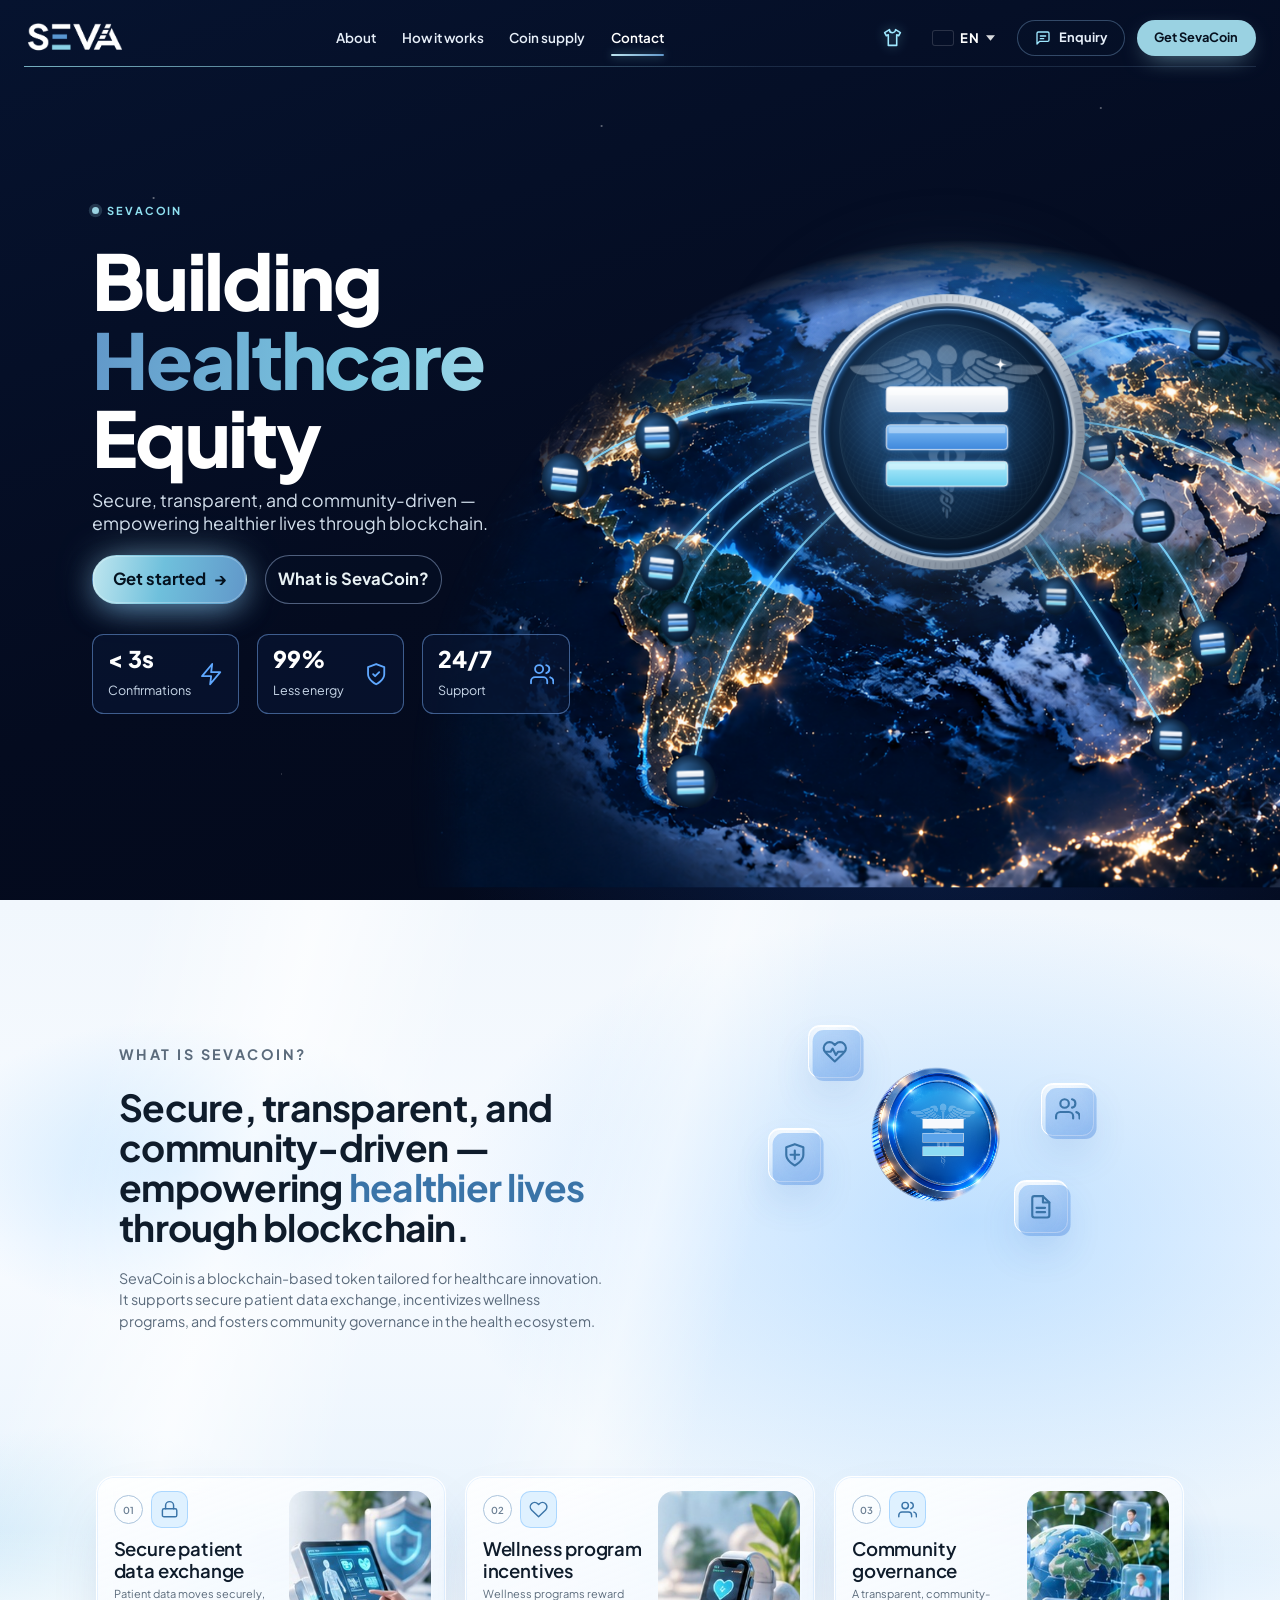
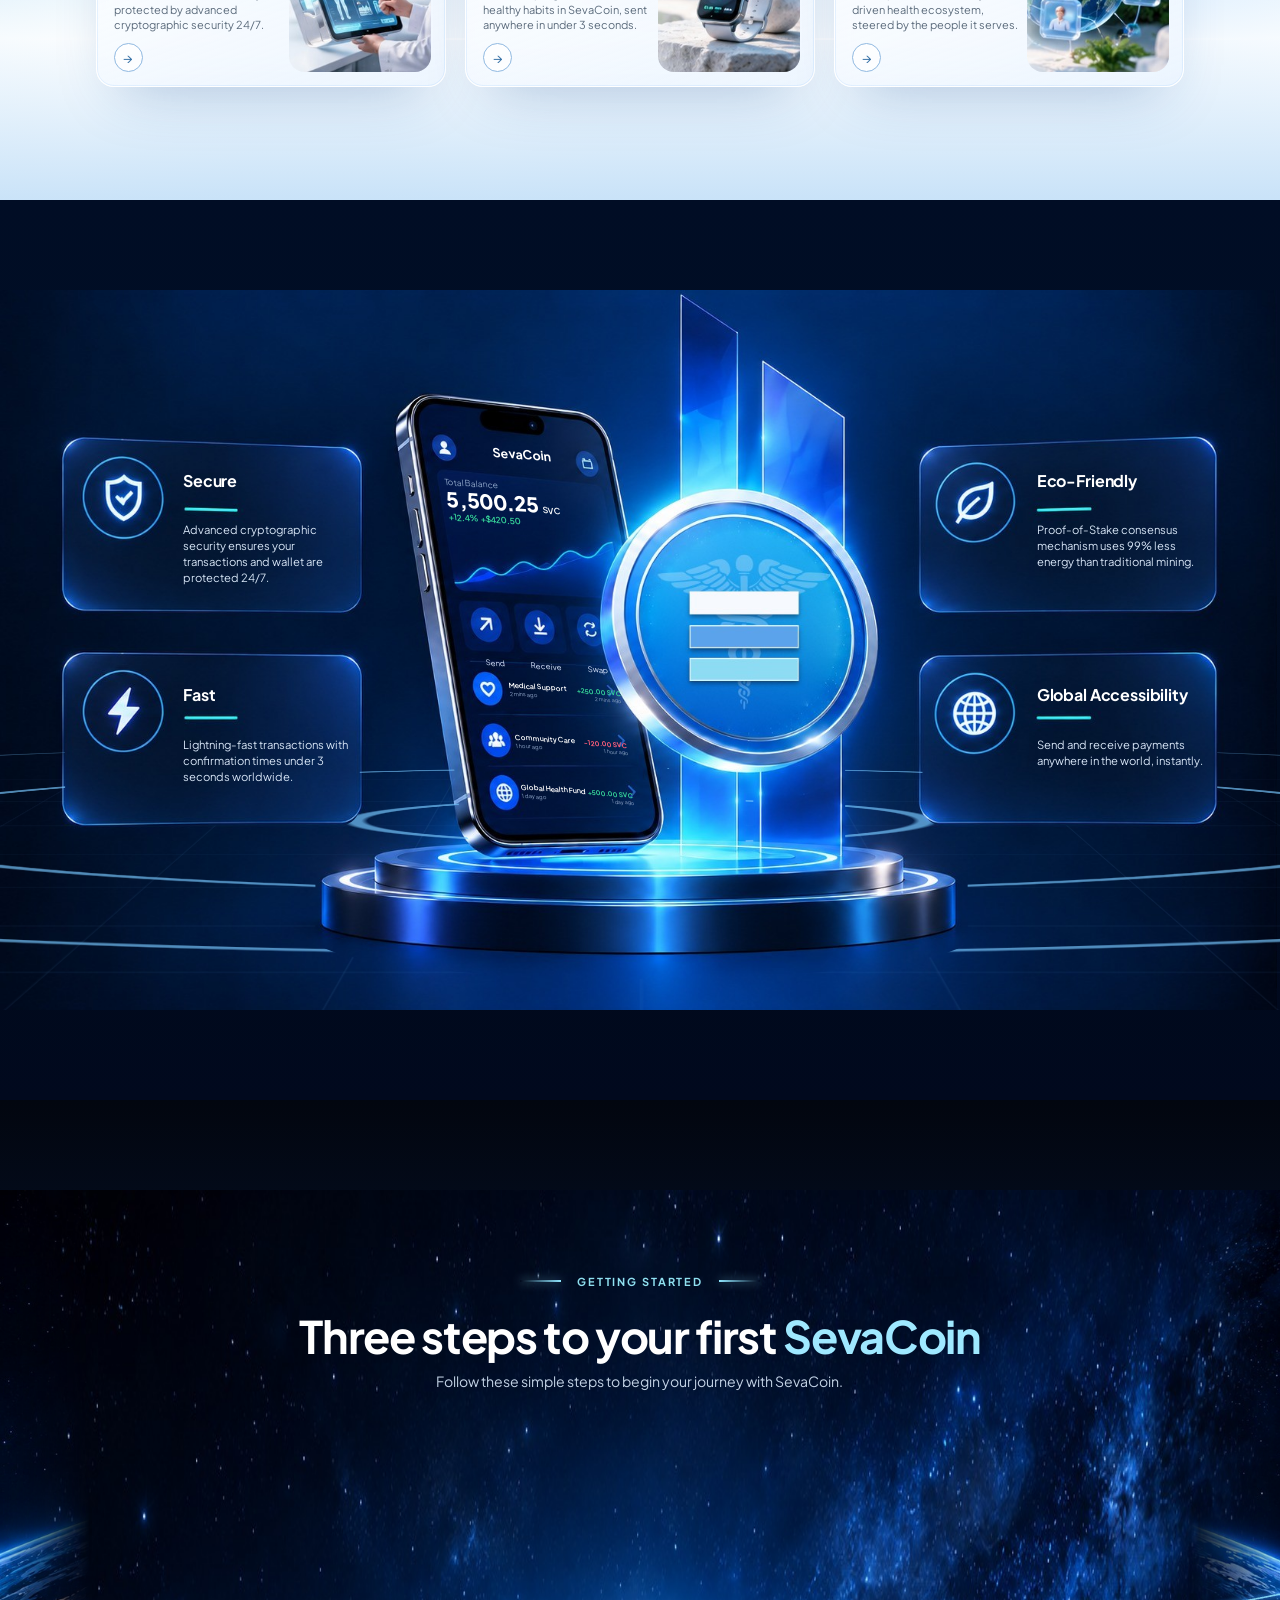
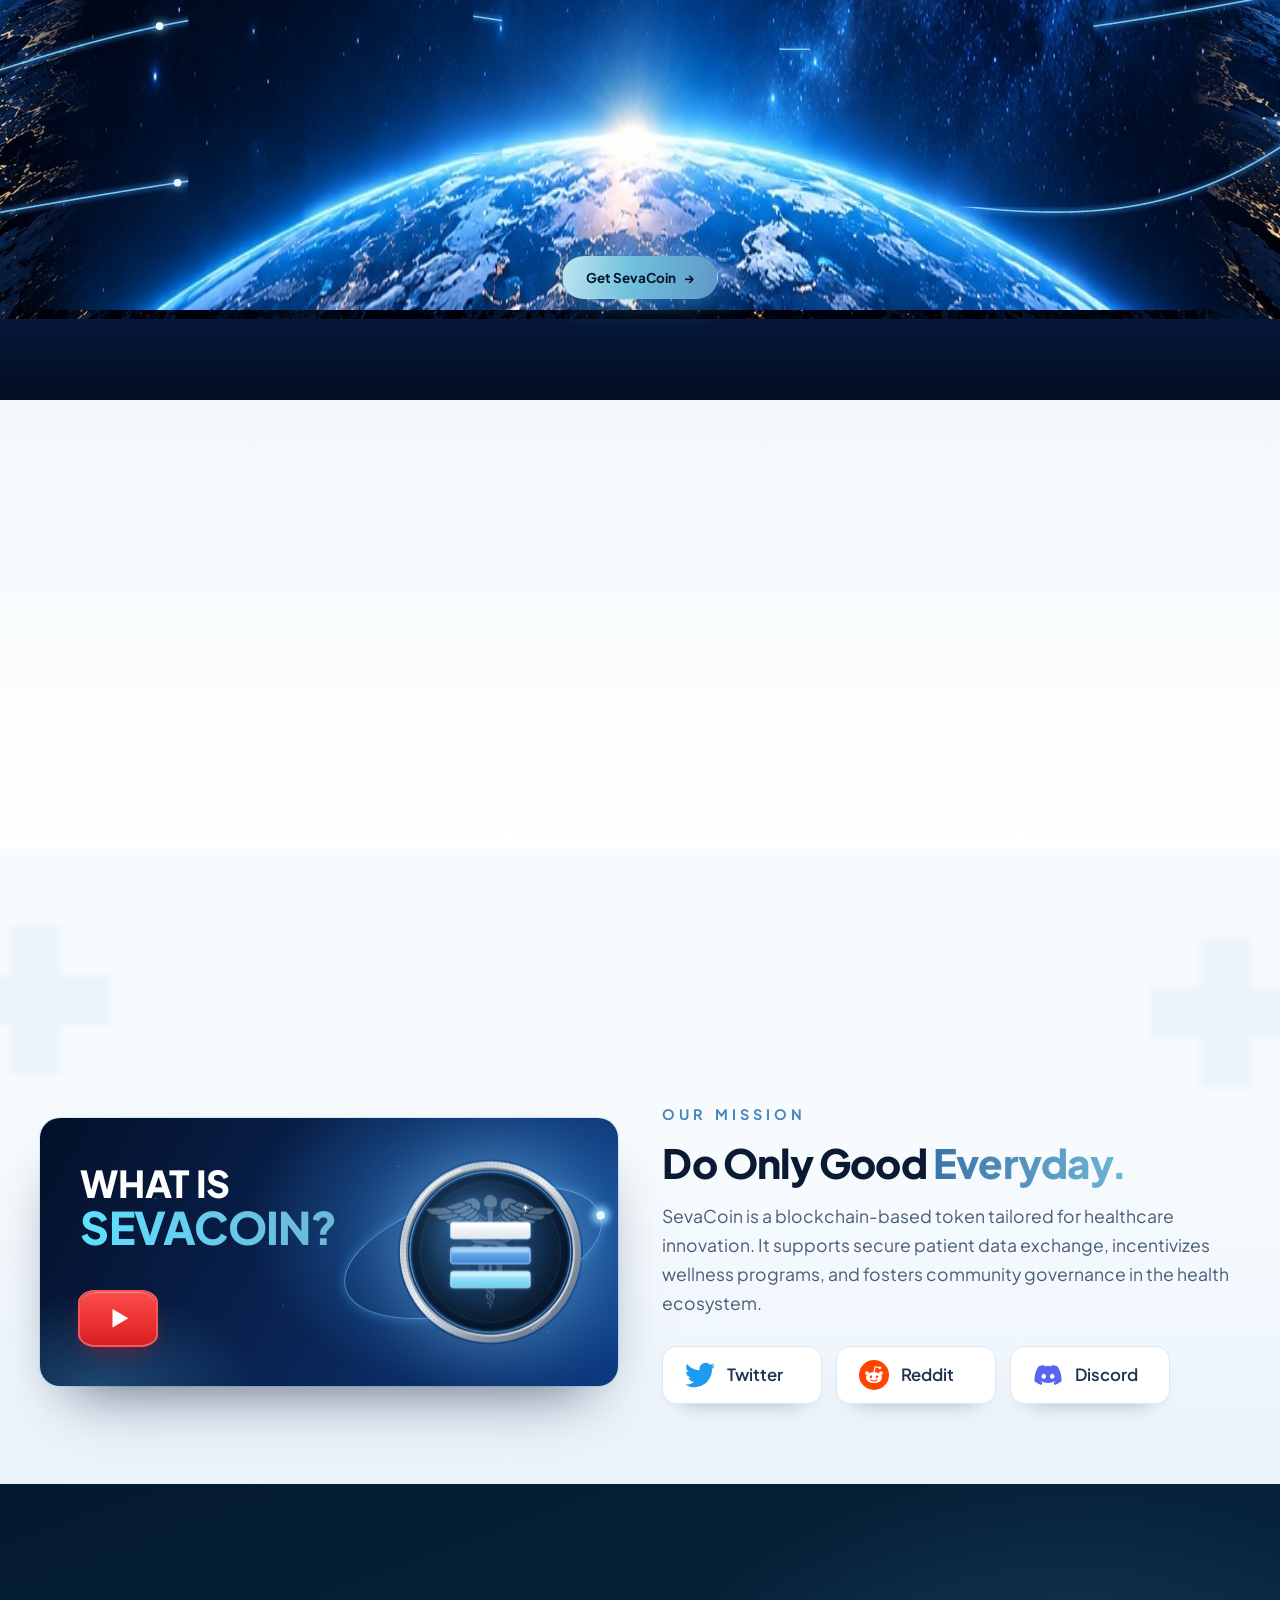
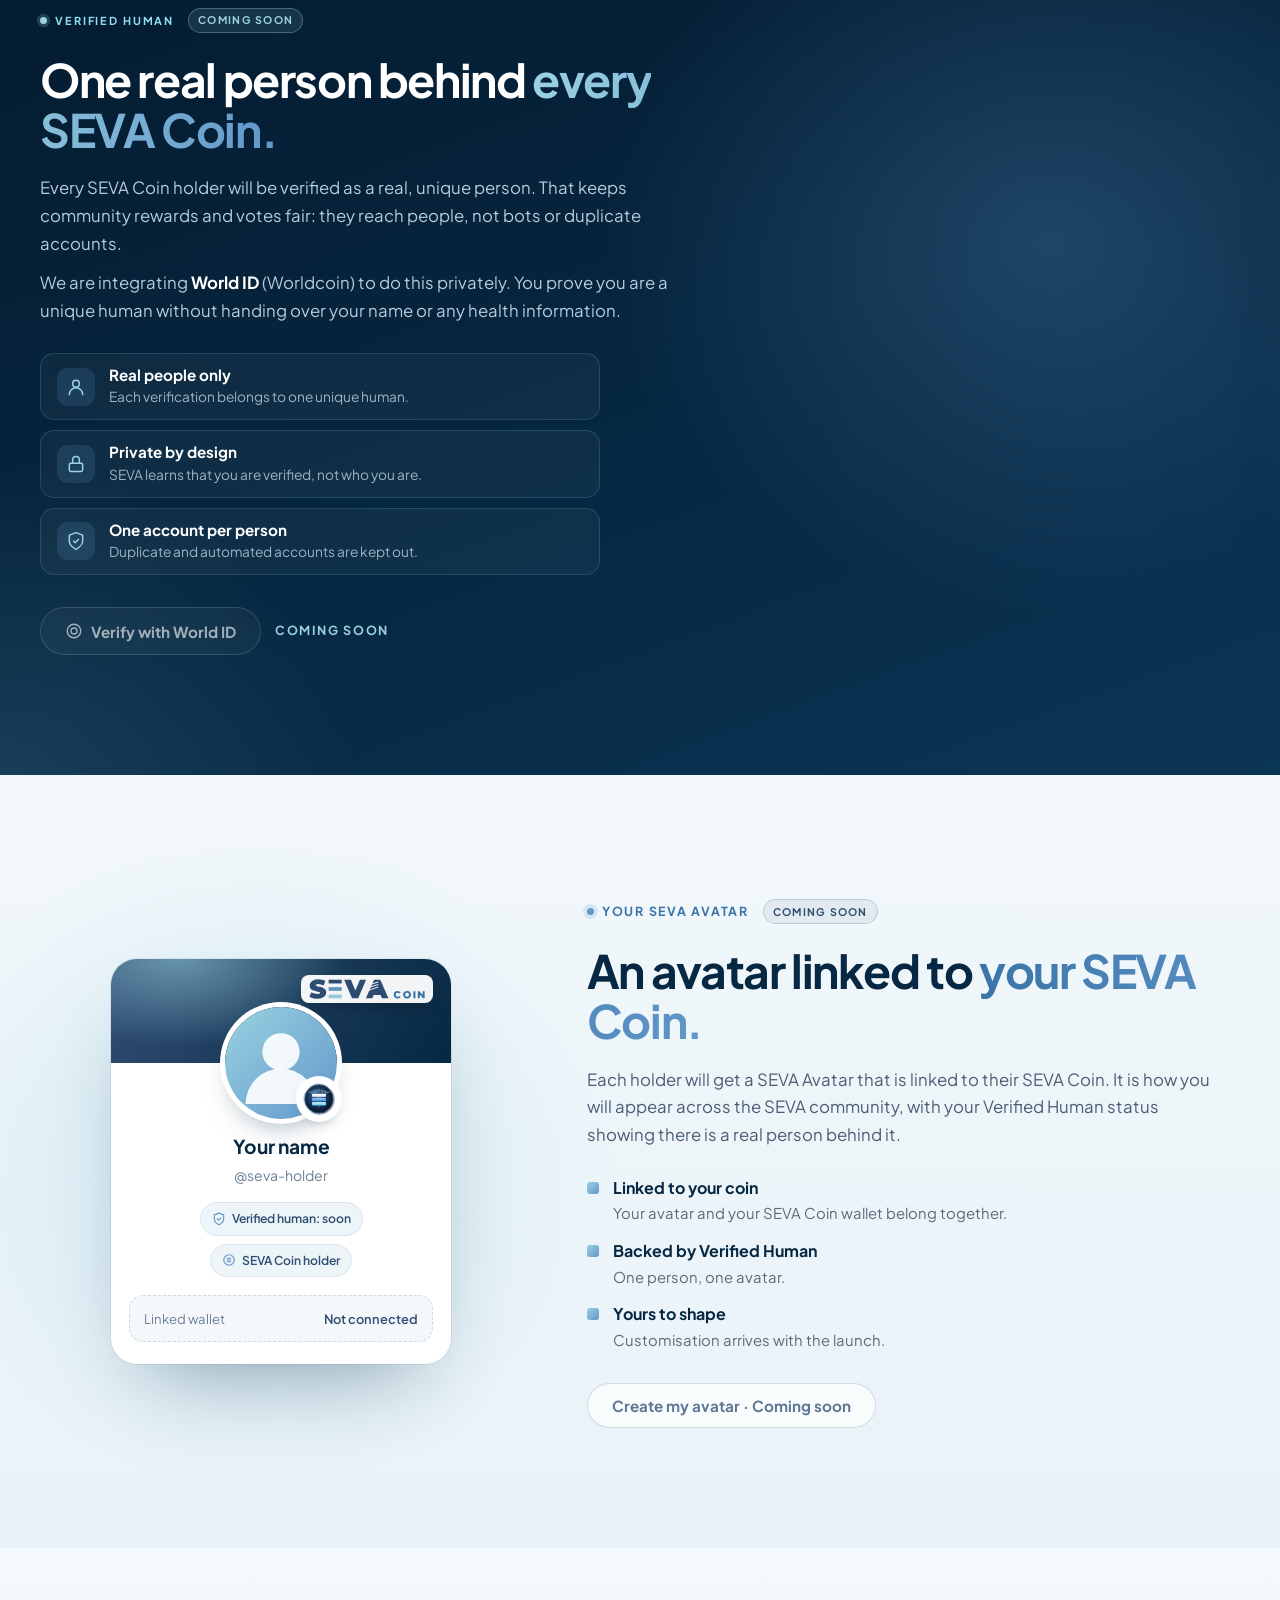
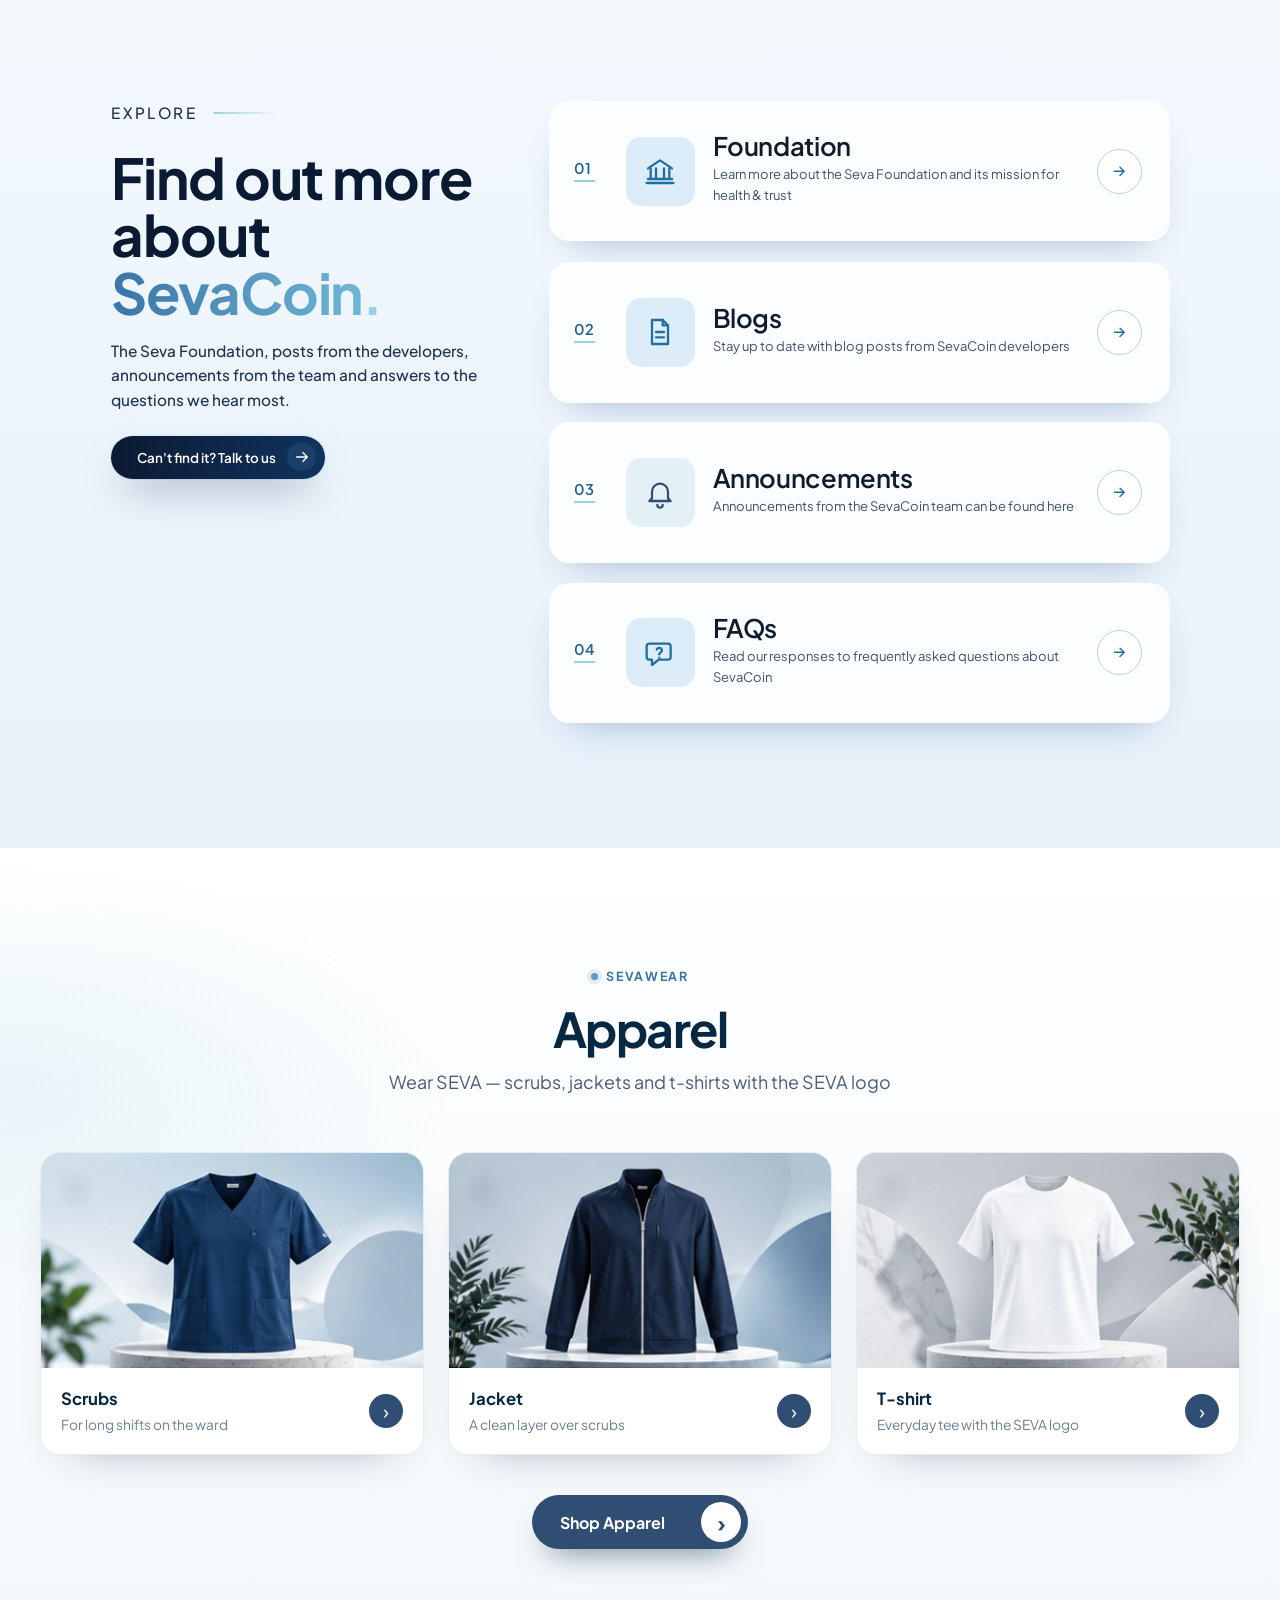
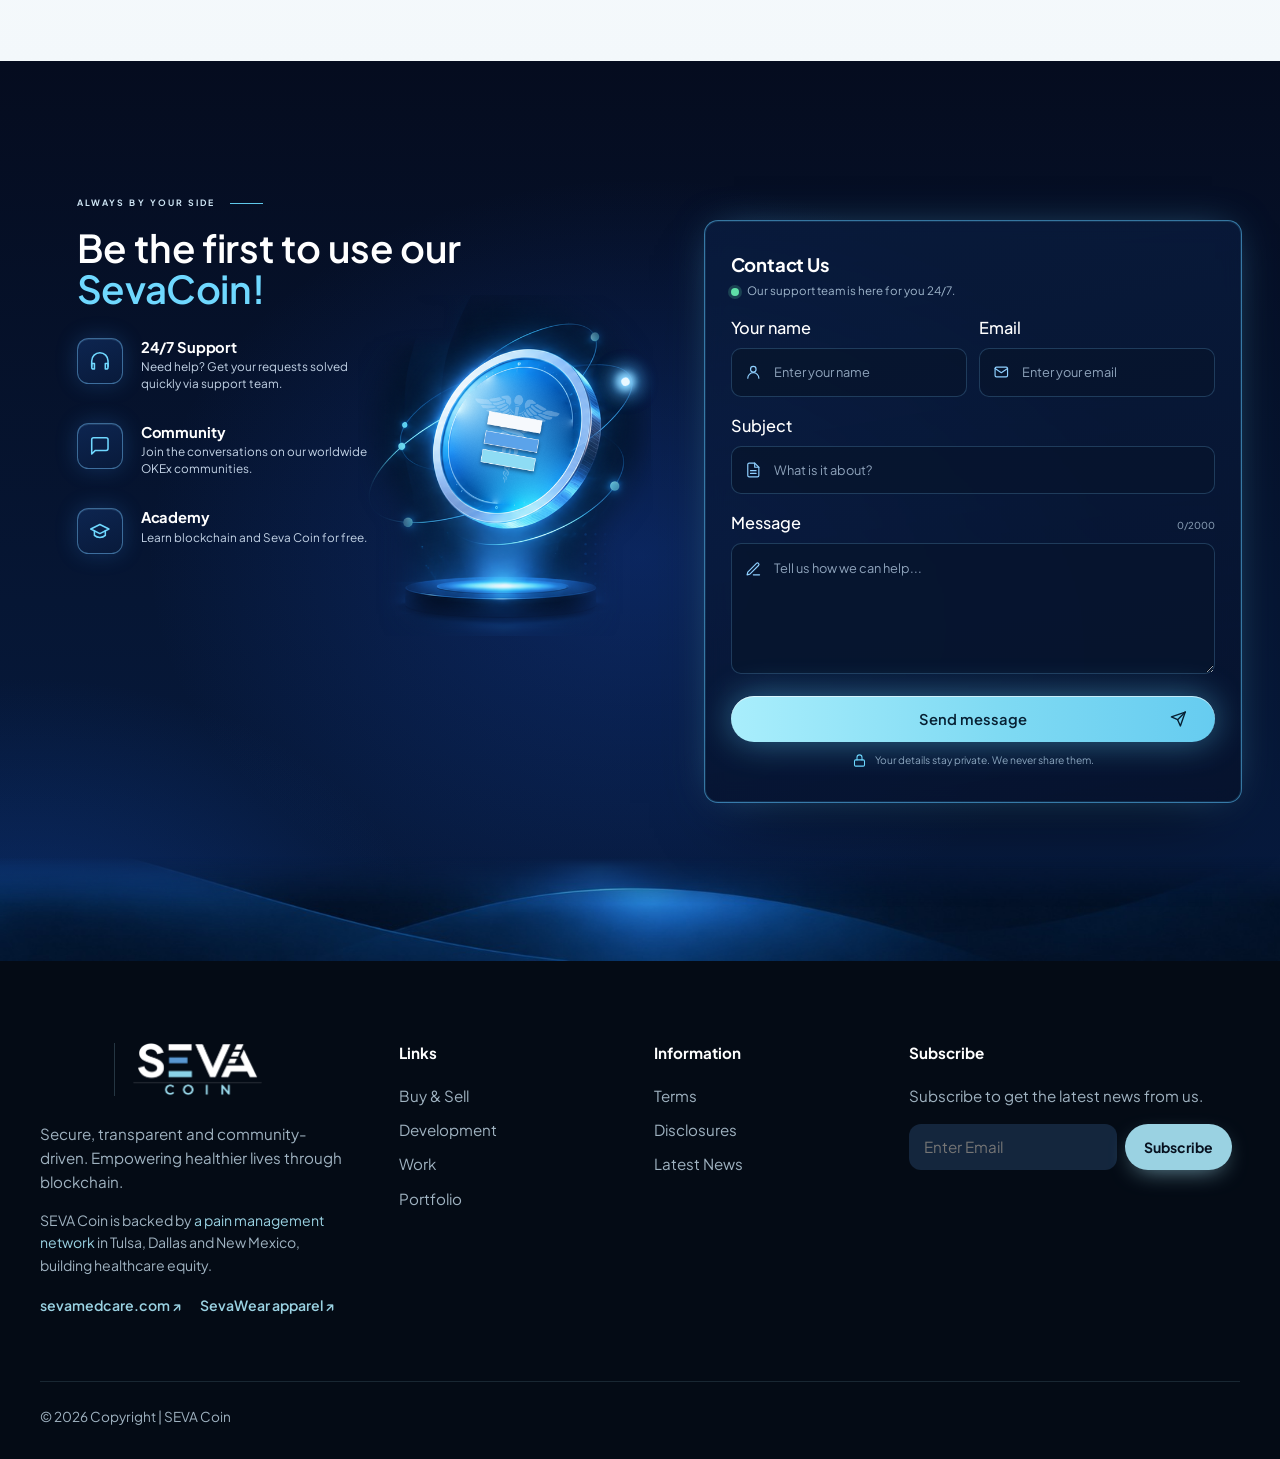
==== commit b803bcf7: "Nav: apparel becomes an icon beside the language picker; show SEVA Coin branding everywhere - Remove" ====
--- a/index.html
+++ b/index.html
@@ -47,17 +47,16 @@
         <a href="#about">About</a>
         <a href="#get-started">How it works</a>
         <a href="#supply">Coin supply</a>
-        <!-- Apparel: the SevaWear shop (scrubs, jackets, t-shirts), next to Contact -->
-        <a href="https://www.sevawear.com/" class="nav-wear" target="_blank" rel="noopener" title="SevaWear apparel">
-          <svg class="nav-ico" viewBox="0 0 24 24" fill="none" stroke="currentColor" stroke-width="1.8" stroke-linecap="round" stroke-linejoin="round" aria-hidden="true"><path d="M8.5 3 3 6.5l2 3.5 2.2-1.2V21h9.6V8.8L19 10l2-3.5L15.5 3a3.5 3.5 0 0 1-7 0z"/></svg>
-          Apparel<span class="sr-only"> (opens SevaWear in a new tab)</span>
-        </a>
         <a href="#contact">Contact</a>
         <!-- phones only: the enquiry button lives in the menu -->
         <button type="button" class="nav-enquiry-link" data-enquiry>Make an enquiry</button>
       </nav>
 
       <div class="nav-actions">
+        <!-- Apparel: the SevaWear shop (scrubs, jackets, t-shirts) as an icon-only link beside the language picker -->
+        <a href="https://www.sevawear.com/" class="nav-wear" target="_blank" rel="noopener" title="SevaWear apparel" aria-label="SevaWear apparel (opens in a new tab)">
+          <svg class="nav-ico" viewBox="0 0 24 24" fill="none" stroke="currentColor" stroke-width="1.8" stroke-linecap="round" stroke-linejoin="round" aria-hidden="true"><path d="M8.5 3 3 6.5l2 3.5 2.2-1.2V21h9.6V8.8L19 10l2-3.5L15.5 3a3.5 3.5 0 0 1-7 0z"/></svg>
+        </a>
         <!-- Language: a flag dropdown that drives GTranslate (its own widget stays hidden in .gtranslate_wrapper) -->
         <div class="lang notranslate" id="lang">
           <button type="button" class="lang-btn" aria-haspopup="listbox" aria-expanded="false" aria-controls="lang-list" aria-label="Language: English">
@@ -462,7 +461,7 @@
         <!-- Placeholder status card -->
         <div class="verify-card reveal" aria-hidden="true">
           <div class="vc-top">
-            <img class="seva-logo logo-badge" src="assets/brand/seva-logo.png" width="1038" height="427" alt="">
+            <img class="seva-logo logo-badge" src="assets/brand/seva-coin-logo-light.svg" width="621" height="108" alt="">
             <span class="vc-chip">Identity</span>
           </div>
           <div class="vc-orb"><i></i><i></i><i></i><svg viewBox="0 0 24 24" fill="none" stroke="currentColor" stroke-width="2.2" stroke-linecap="round" stroke-linejoin="round"><path d="M20 6 9 17l-5-5"/></svg></div>
@@ -482,7 +481,7 @@
       <div class="container avatar-wrap">
         <!-- Placeholder avatar card -->
         <div class="avatar-card reveal" aria-hidden="true">
-          <div class="ac-cover"><img class="seva-logo logo-badge" src="assets/brand/seva-logo.png" width="1038" height="427" alt=""></div>
+          <div class="ac-cover"><img class="seva-logo logo-badge" src="assets/brand/seva-coin-logo-light.svg" width="621" height="108" alt=""></div>
           <div class="ac-face">
             <svg viewBox="0 0 120 120"><defs><linearGradient id="ac-g" x1="0" y1="0" x2="1" y2="1"><stop offset="0" stop-color="#9ad2e2"/><stop offset="1" stop-color="#6197c9"/></linearGradient></defs><circle cx="60" cy="60" r="60" fill="url(#ac-g)"/><circle cx="60" cy="48" r="20" fill="#fff" opacity=".9"/><path d="M22 104a38 38 0 0 1 76 0" fill="#fff" opacity=".9"/></svg>
             <span class="ac-coin"><span class="seva-coin" data-seva-coin data-static data-label="SEVA Coin"></span></span>
@@ -696,7 +695,7 @@
       <div class="hp" aria-hidden="true"><label>Leave this empty<input type="text" name="website" tabindex="-1" autocomplete="off"></label></div>
 
       <div class="enq-head">
-        <span class="enq-mark"><img class="seva-logo logo-badge" src="assets/brand/seva-logo.png" width="1038" height="427" alt=""></span>
+        <span class="enq-mark"><img class="seva-logo logo-badge" src="assets/brand/seva-coin-logo-light.svg" width="621" height="108" alt=""></span>
         <div>
           <p class="eyebrow enq-eyebrow"><span class="dot"></span> Enquiry</p>
           <h2 id="enq-title">How can we help?</h2>
@@ -998,10 +997,10 @@
       <div class="footer-brand">
         <a href="#hero" class="brand" aria-label="SEVA Coin home, back to top">
           <span class="seva-coin footer-coin" data-seva-coin data-static data-label="SEVA Coin"></span>
-          <img class="seva-logo" src="assets/brand/seva-logo-white.png" width="1038" height="427" alt="">
+          <img class="seva-logo" src="assets/brand/seva-coin-logo-white.png" width="1038" height="427" alt="">
         </a>
         <p>Secure, transparent and community-driven. Empowering healthier lives through blockchain.</p>
-        <p class="footer-parent">SEVA Coin is from <a href="https://www.sevamedcare.com/" target="_blank" rel="noopener">SEVA Healthcare<span class="sr-only"> (opens in a new tab)</span></a>, a pain management network in Tulsa, Dallas and New Mexico, building healthcare equity.</p>
+        <p class="footer-parent">SEVA Coin is backed by <a href="https://www.sevamedcare.com/" target="_blank" rel="noopener">a pain management network<span class="sr-only"> (opens in a new tab)</span></a> in Tulsa, Dallas and New Mexico, building healthcare equity.</p>
         <p class="footer-parent-links">
           <a href="https://www.sevamedcare.com/" target="_blank" rel="noopener">sevamedcare.com <span aria-hidden="true">↗</span></a>
           <a href="https://www.sevawear.com/" target="_blank" rel="noopener">SevaWear apparel <span aria-hidden="true">↗</span></a>
@@ -1039,7 +1038,7 @@
     </div>
 
     <div class="container footer-bottom">
-      <p>© <span id="year">2026</span> Copyright | SEVA Coin by SEVA Healthcare</p>
+      <p>© <span id="year">2026</span> Copyright | SEVA Coin</p>
     </div>
   </footer>
 
--- a/assets/css/style.css
+++ b/assets/css/style.css
@@ -3,7 +3,7 @@
    ========================================================= */
 
 :root {
-  /* SEVA brand palette (from the SEVA Healthcare logo: navy letters, blue and aqua "E" bars) */
+  /* SEVA brand palette (from the SEVA Coin logo: navy letters, blue and aqua "E" bars) */
   --seva-navy: #304e73;
   --seva-blue: #6197c9;
   --seva-aqua: #9ad2e2;
@@ -33,7 +33,7 @@
   --radius-sm: 12px;
   --shadow: 0 20px 50px -20px rgba(7, 17, 31, 0.25);
 
-  /* SEVA Healthcare's own typeface: one clean geometric sans for headings and text */
+  /* SEVA Coin's typeface: one clean geometric sans for headings and text */
   --font-display: "Plus Jakarta Sans", system-ui, -apple-system, "Segoe UI", sans-serif;
   --font-body: "Plus Jakarta Sans", system-ui, -apple-system, "Segoe UI", sans-serif;
 
@@ -1100,9 +1100,6 @@
 .nav-links a:hover::after, .nav-links a.active::after, .nav-links a:focus-visible::after { transform: scaleX(1); }
 .nav-links a.active { color: #fff; }
 .nav-ico { width: 17px; height: 17px; flex: 0 0 auto; color: #9fe8ff; filter: drop-shadow(0 0 6px rgba(143, 230, 255, .45)); }
-.nav-wear .nav-ico { width: 21px; height: 21px; }
-.nav-wear:hover .nav-ico { color: #fff; }
-@media (max-width: 920px) { .nav-wear .nav-ico { width: 24px; height: 24px; } }
 .nav-enquiry-link { display: none; }
 
 .btn-enquiry { gap: 8px; border-color: rgba(160, 210, 255, .3); color: #e6eef8; background: rgba(8, 20, 45, .3); }
@@ -1498,10 +1495,13 @@
 .site-header.is-stuck .brand .seva-wm { width: clamp(76px, 6.4vw, 92px); }
 @media (max-width: 920px) { .brand .seva-wm { width: 88px; } .brand-name { font-size: .74rem; } }
 
-/* The Apparel link: the t-shirt mark with its label */
-.nav-wear { color: #c9d8ea; }
-.nav-wear .nav-ico { width: 17px; height: 17px; }
-@media (max-width: 920px) { .nav-wear .nav-ico { width: 20px; height: 20px; } }
+/* The apparel link: an icon-only t-shirt mark beside the language picker (the label lives in aria-label/title) */
+.nav-wear { display: inline-flex; align-items: center; justify-content: center; width: 38px; height: 38px; border-radius: 8px; color: #c9d8ea; }
+.nav-wear:hover, .nav-wear:focus-visible { color: #fff; background: rgba(255, 255, 255, .08); }
+.nav-wear:focus-visible { outline: 2px solid var(--seva-aqua); outline-offset: 2px; }
+.nav-wear .nav-ico { width: 21px; height: 21px; }
+.nav-wear:hover .nav-ico { color: #fff; }
+@media (max-width: 920px) { .nav-wear { width: 40px; height: 40px; } .nav-wear .nav-ico { width: 23px; height: 23px; } }
 
 /* Mission: the wordmark on light, and the video card's coin in brand steel blue with the SEVA "E" */
 .mission-word .sv-word { --wm-ink: var(--seva-navy); --wm-b2: var(--seva-blue); --wm-b3: var(--seva-aqua); width: min(78%, 560px); overflow: visible;
@@ -1511,7 +1511,7 @@
 .mv-coin { background: none; box-shadow: 0 0 60px 6px rgba(154, 210, 226, .3); }
 .mv-coin .seva-coin { --coin-size: 100%; width: 100%; }
 
-/* Footer brand and the link back to SEVA Healthcare */
+/* Footer brand and the link back to the parent network */
 .site-footer .brand .seva-wm { width: 104px; }
 .footer-parent a, .footer-parent-links a { color: var(--seva-aqua); text-decoration: none; }
 .footer-parent a:hover, .footer-parent-links a:hover { text-decoration: underline; text-underline-offset: 3px; }
@@ -1682,23 +1682,23 @@
 .supply-grid dd { margin: 6px 0 0; font-size: 1.15rem; font-weight: 700; color: var(--seva-deep); }
 @media (max-width: 480px) { .supply-grid { grid-template-columns: 1fr; } }
 
-/* Footer brand: the coin, a thin rule, then the white SEVA Healthcare logo straight on the dark ground (no white badge) */
+/* Footer brand: the coin, a thin rule, then the white SEVA Coin logo straight on the dark ground (no white badge) */
 .site-footer .brand { align-items: center; gap: 18px; }
 .footer-coin { --coin-size: 56px; flex: 0 0 auto; filter: drop-shadow(0 10px 18px rgba(61, 155, 255, .32)); }
 .site-footer .brand .seva-logo { padding-left: 18px; border-left: 1px solid rgba(154, 210, 226, .22); }
 
 
-/* The real SEVA Healthcare logo (assets/brand/seva-logo.png; seva-logo-white.png on dark backgrounds) */
+/* The SEVA Coin logo (assets/brand/seva-coin-logo-light.svg; seva-coin-logo-white.png on dark backgrounds) */
 .seva-logo { display: block; height: auto; flex: 0 0 auto; }
 .brand .seva-logo { width: clamp(104px, 9vw, 132px); }
 .site-header.is-stuck .brand .seva-logo { width: clamp(92px, 7.6vw, 112px); }
 @media (max-width: 920px) { .brand .seva-logo { width: 108px; } }
 .site-footer .brand .seva-logo { width: 148px; }
-.vc-top .seva-logo { width: 92px; }
-.ac-cover .seva-logo { width: 84px; opacity: .95; }
+.vc-top .seva-logo { width: 128px; }
+.ac-cover .seva-logo { width: 116px; opacity: .95; }
 .enq-mark { width: auto; height: auto; padding: 10px 14px; }
-.enq-mark .seva-logo { width: 84px; }
-@media (max-width: 560px) { .enq-mark { width: auto; height: auto; padding: 8px 10px; } .enq-mark .seva-logo { width: 70px; } }
+.enq-mark .seva-logo { width: 120px; }
+@media (max-width: 560px) { .enq-mark { width: auto; height: auto; padding: 8px 10px; } .enq-mark .seva-logo { width: 100px; } }
 .mission-word .sv-word { width: min(70%, 440px); height: auto; margin: 0 auto; filter: none; }
 .brand .seva-logo-mark { width: clamp(96px, 8vw, 116px); }
 .site-header.is-stuck .brand .seva-logo-mark { width: clamp(84px, 7vw, 100px); }
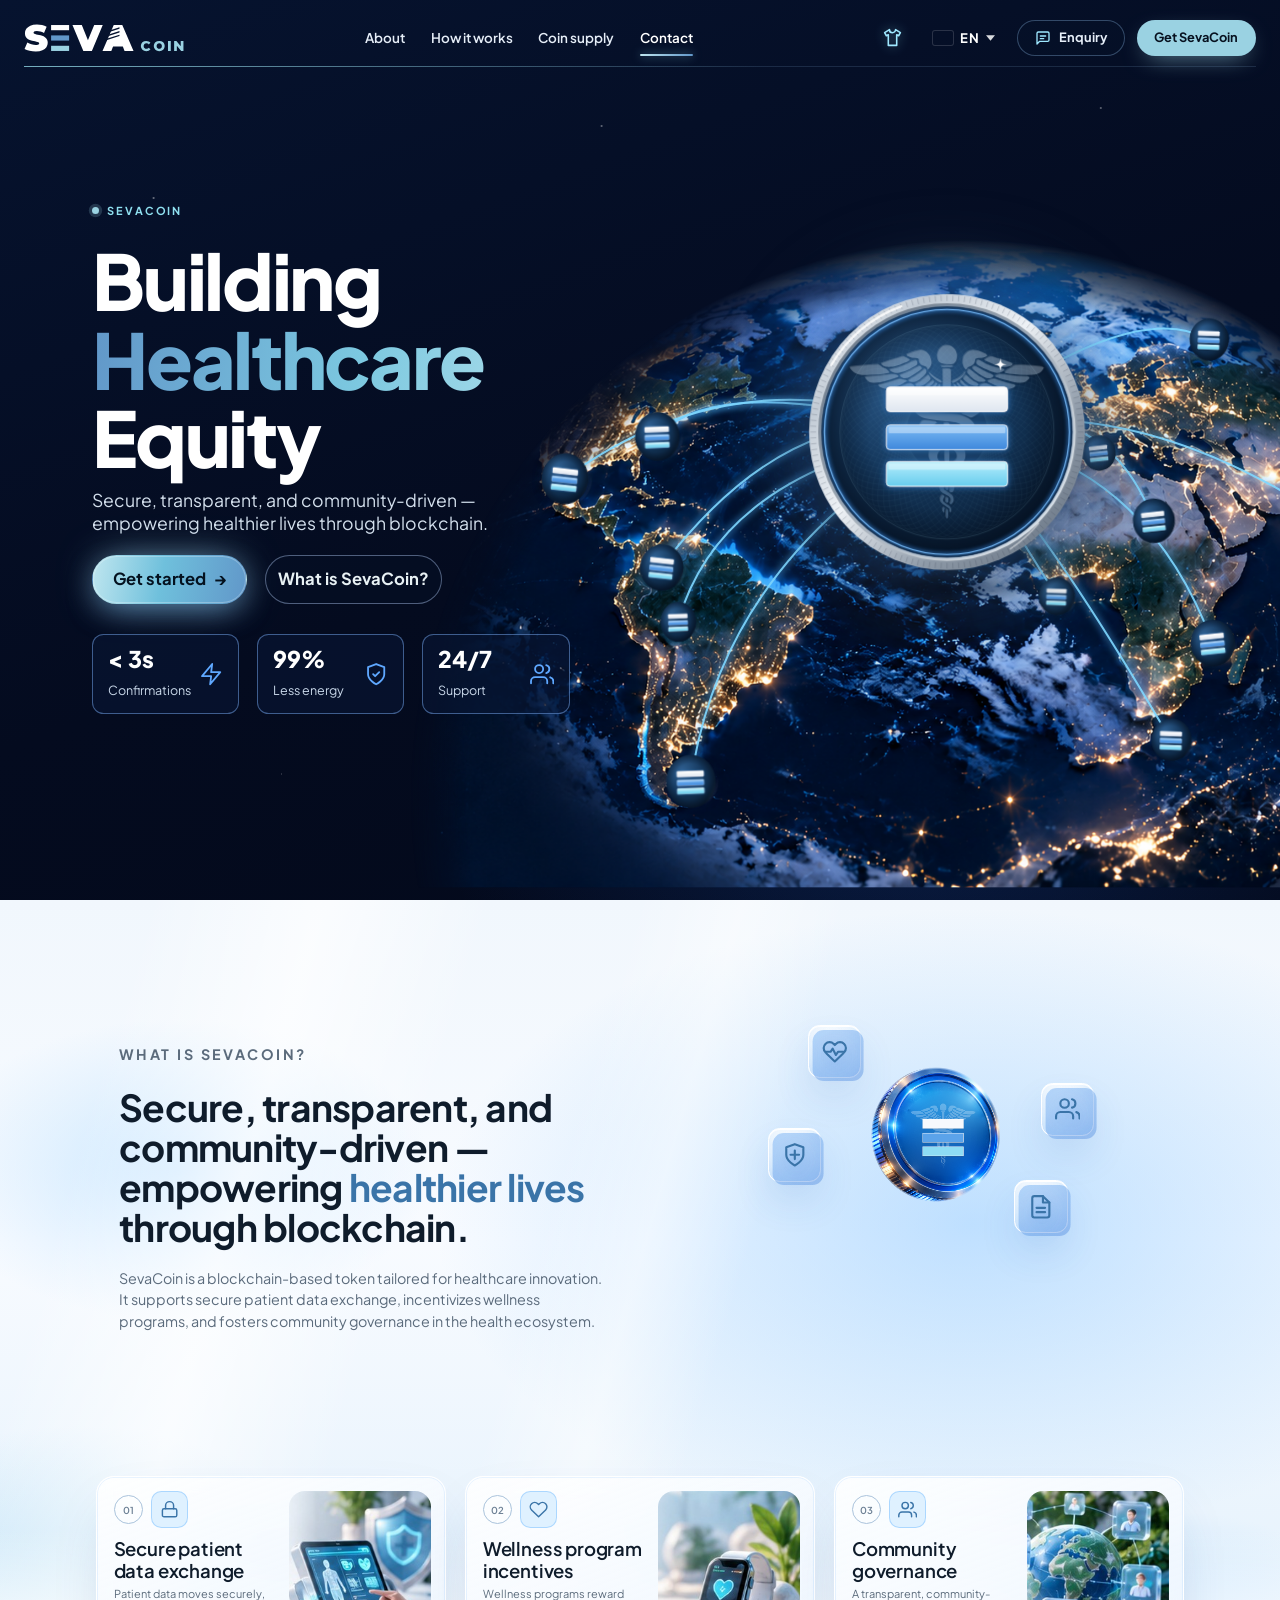
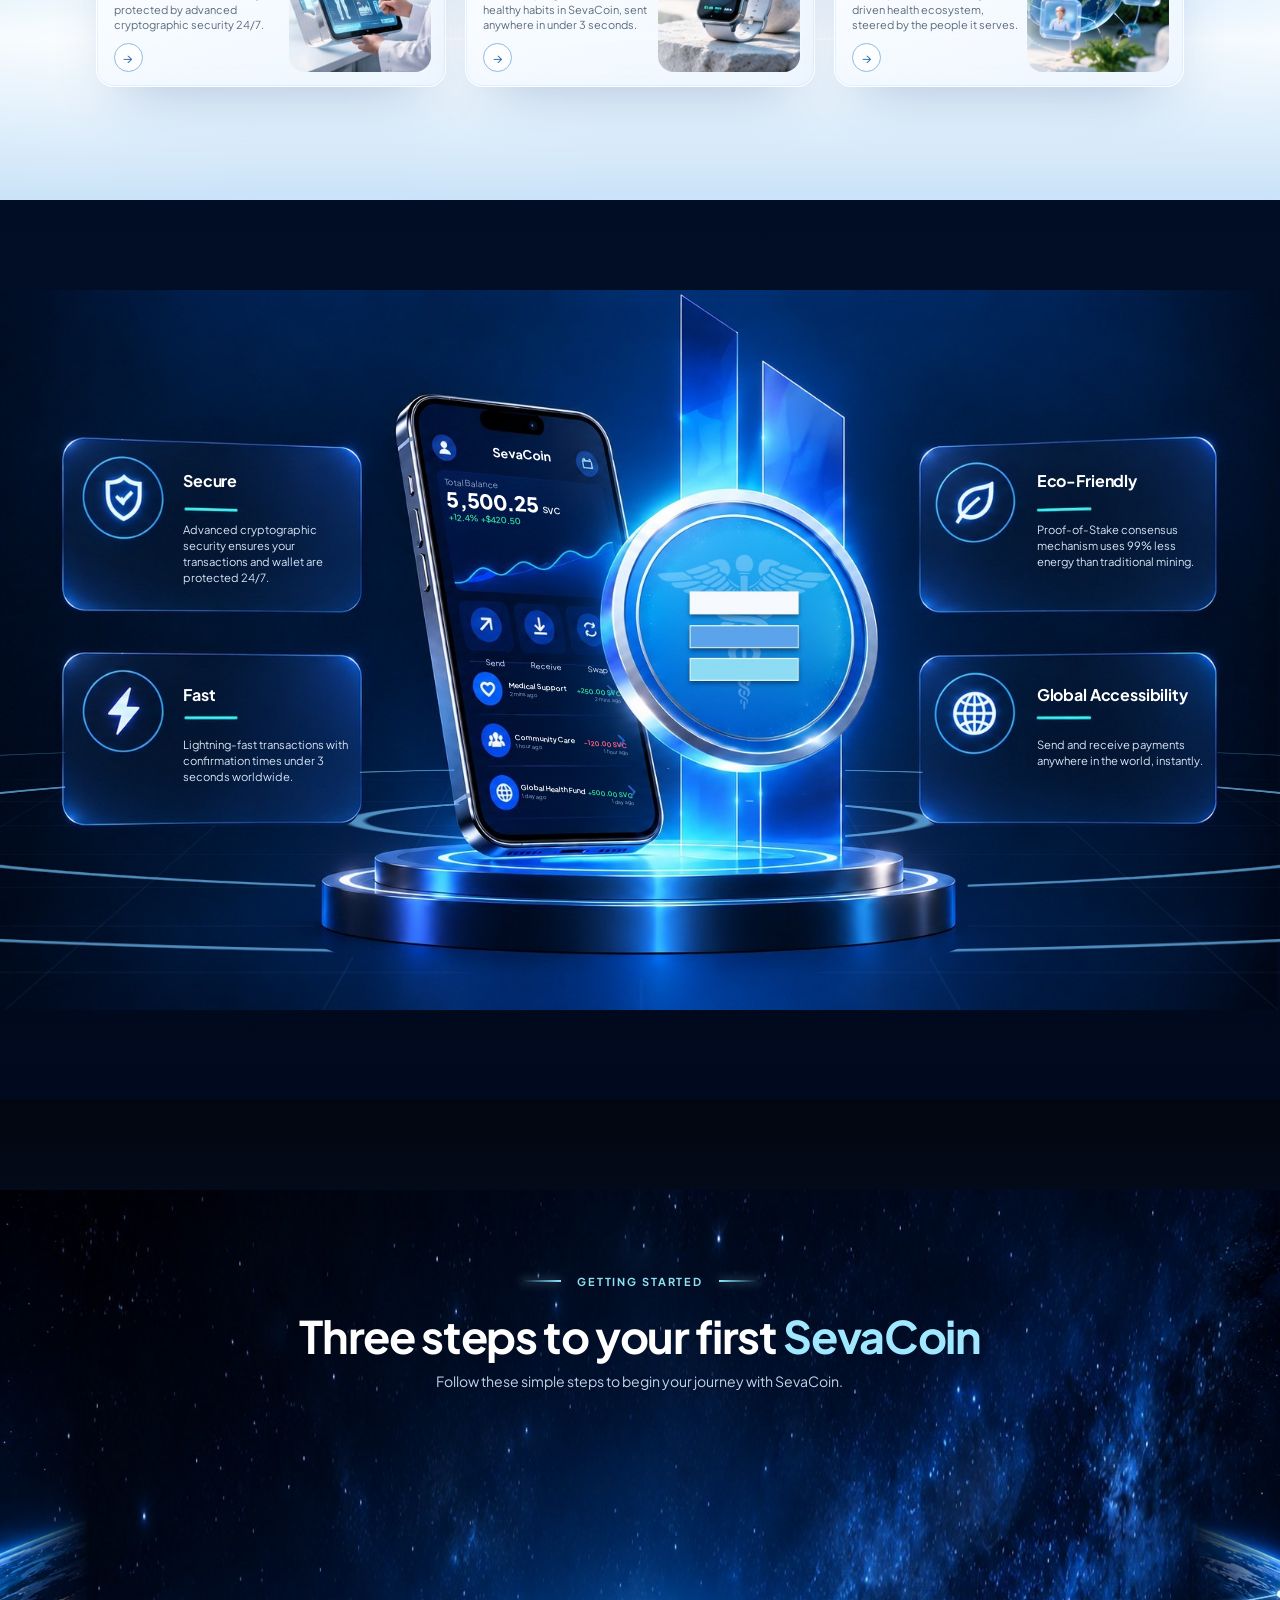
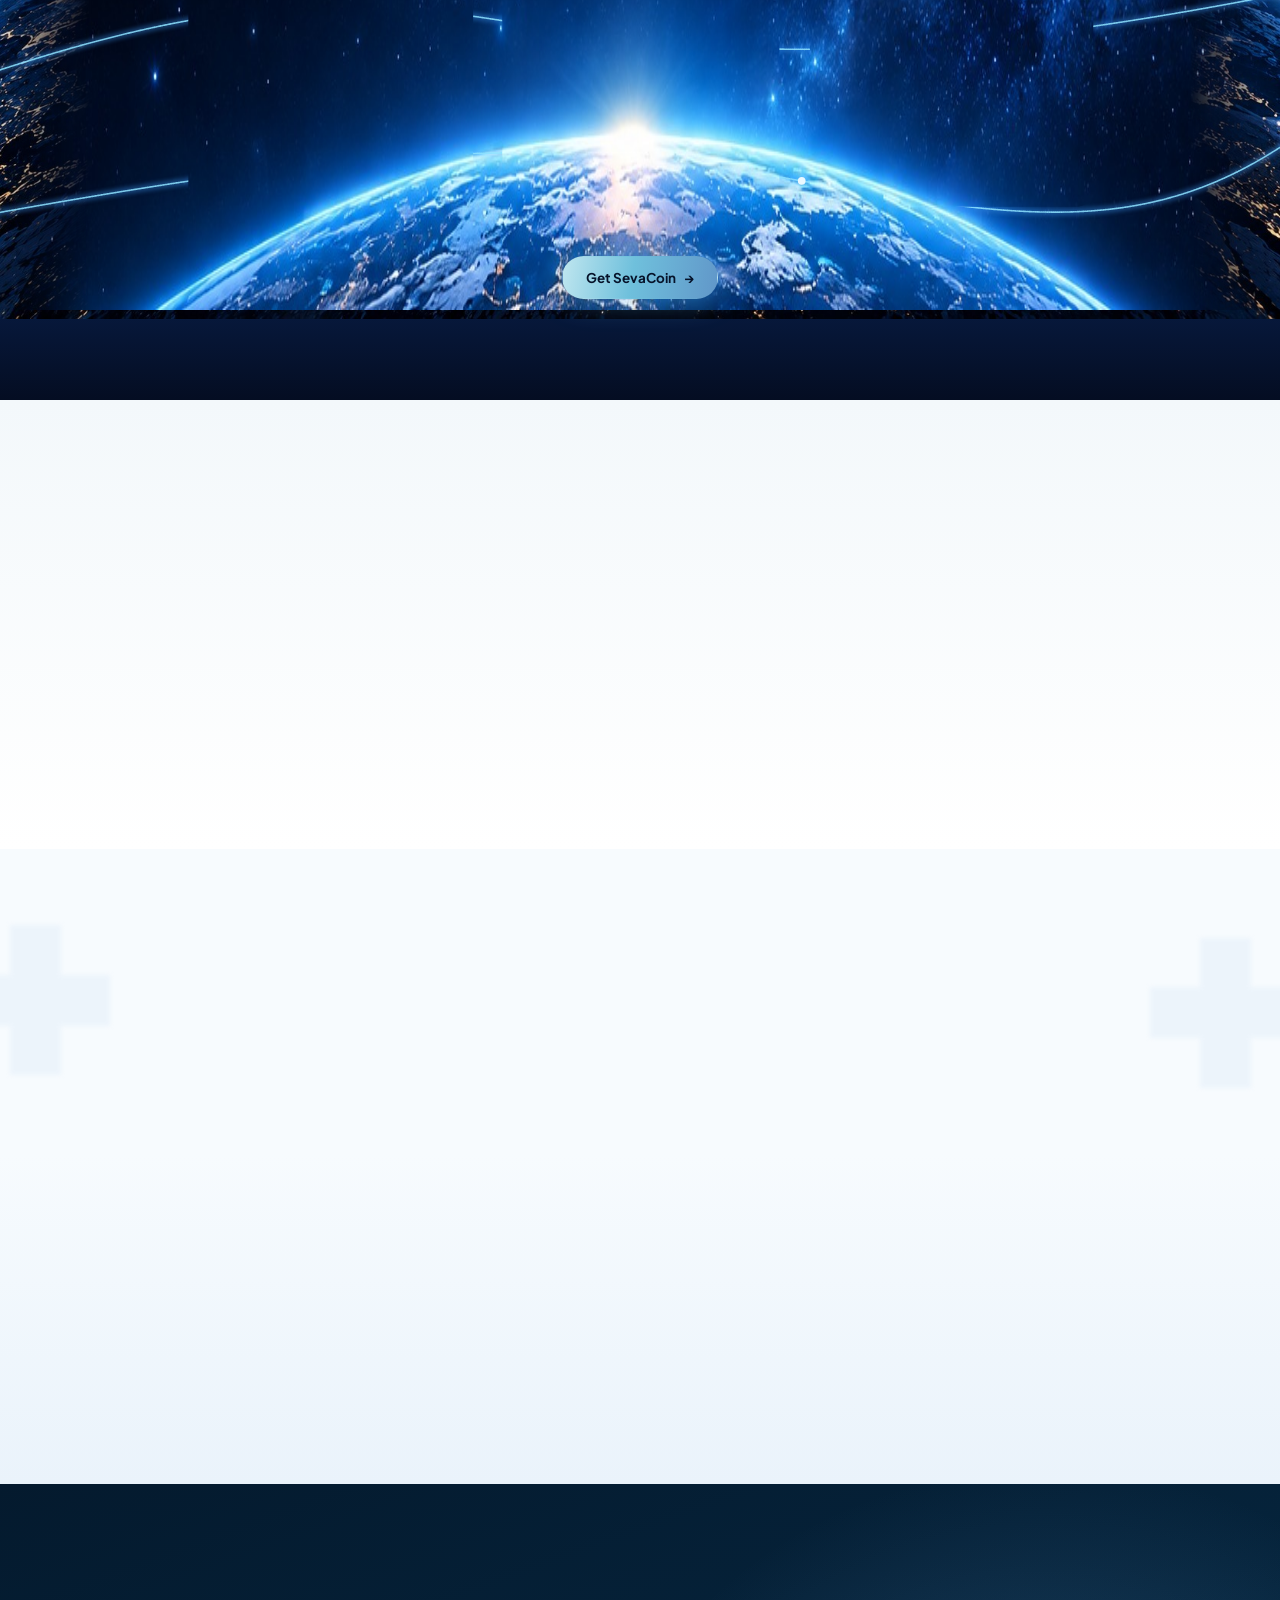
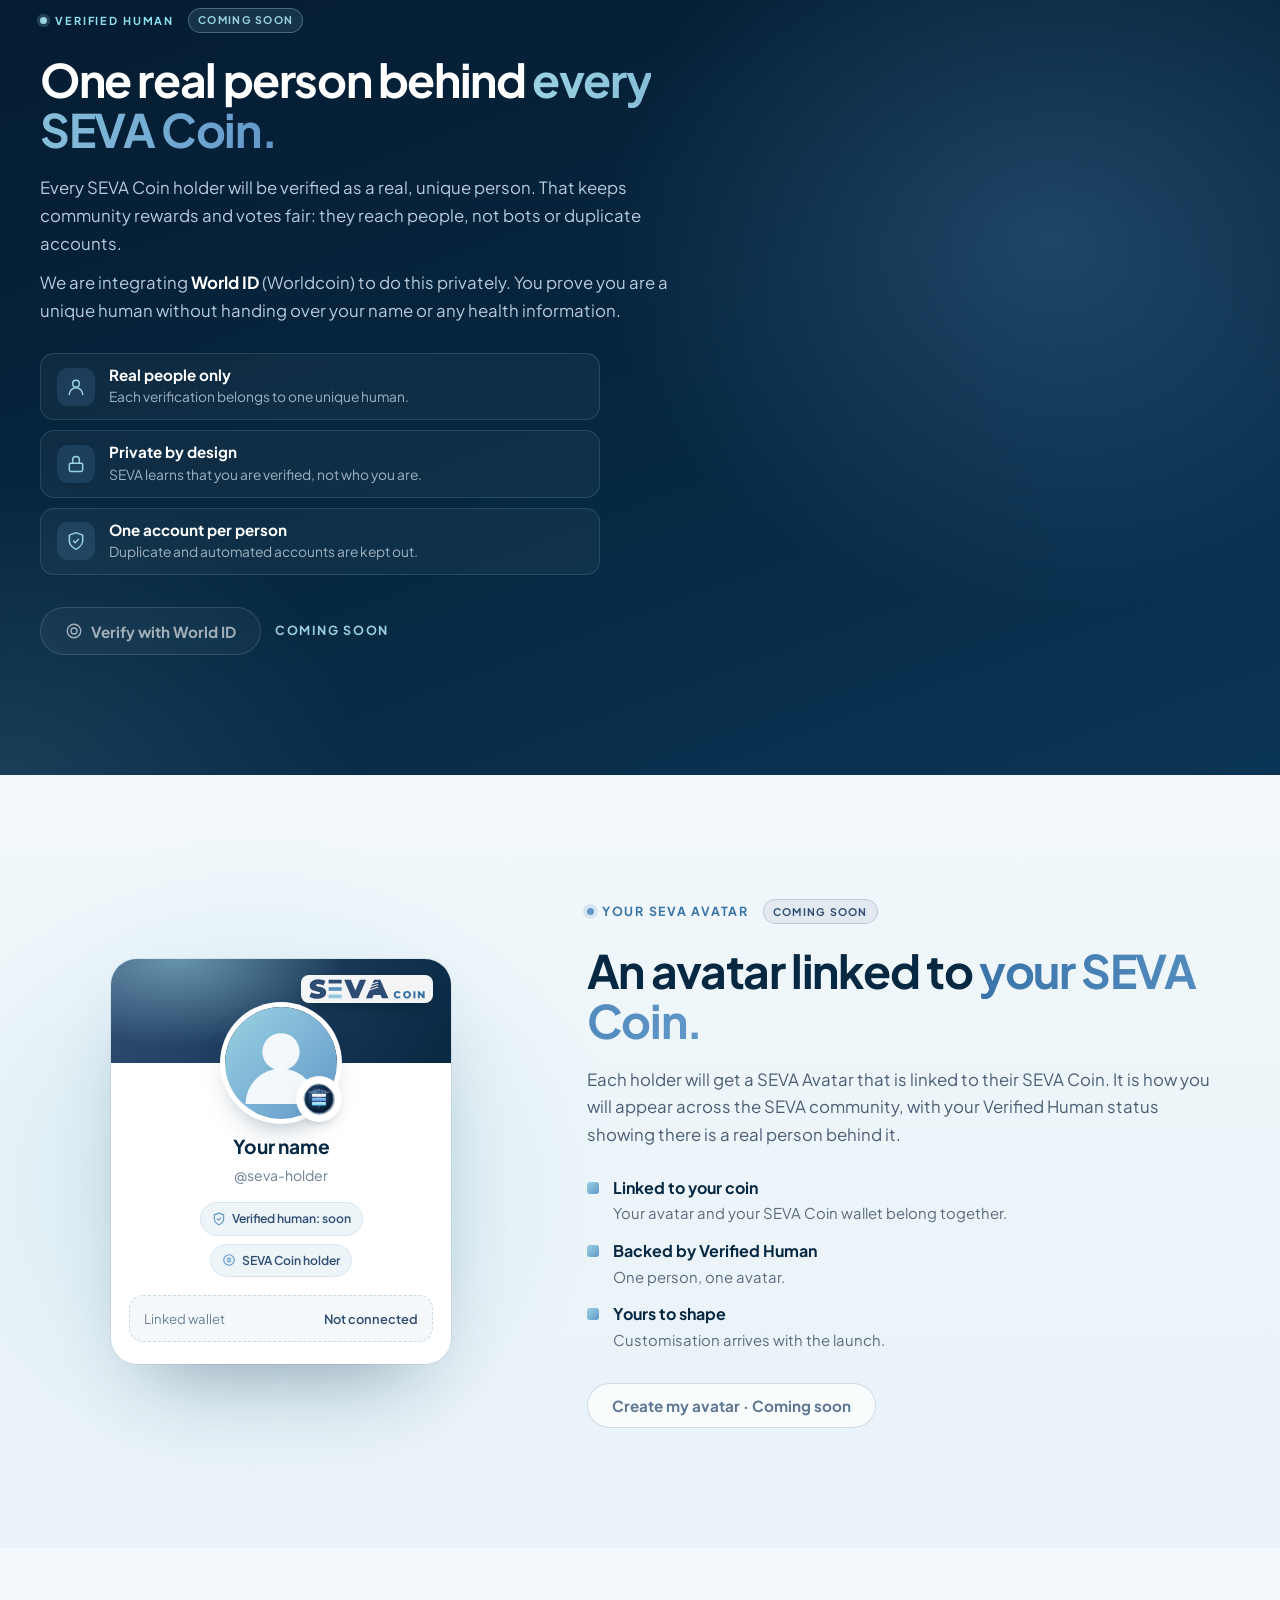
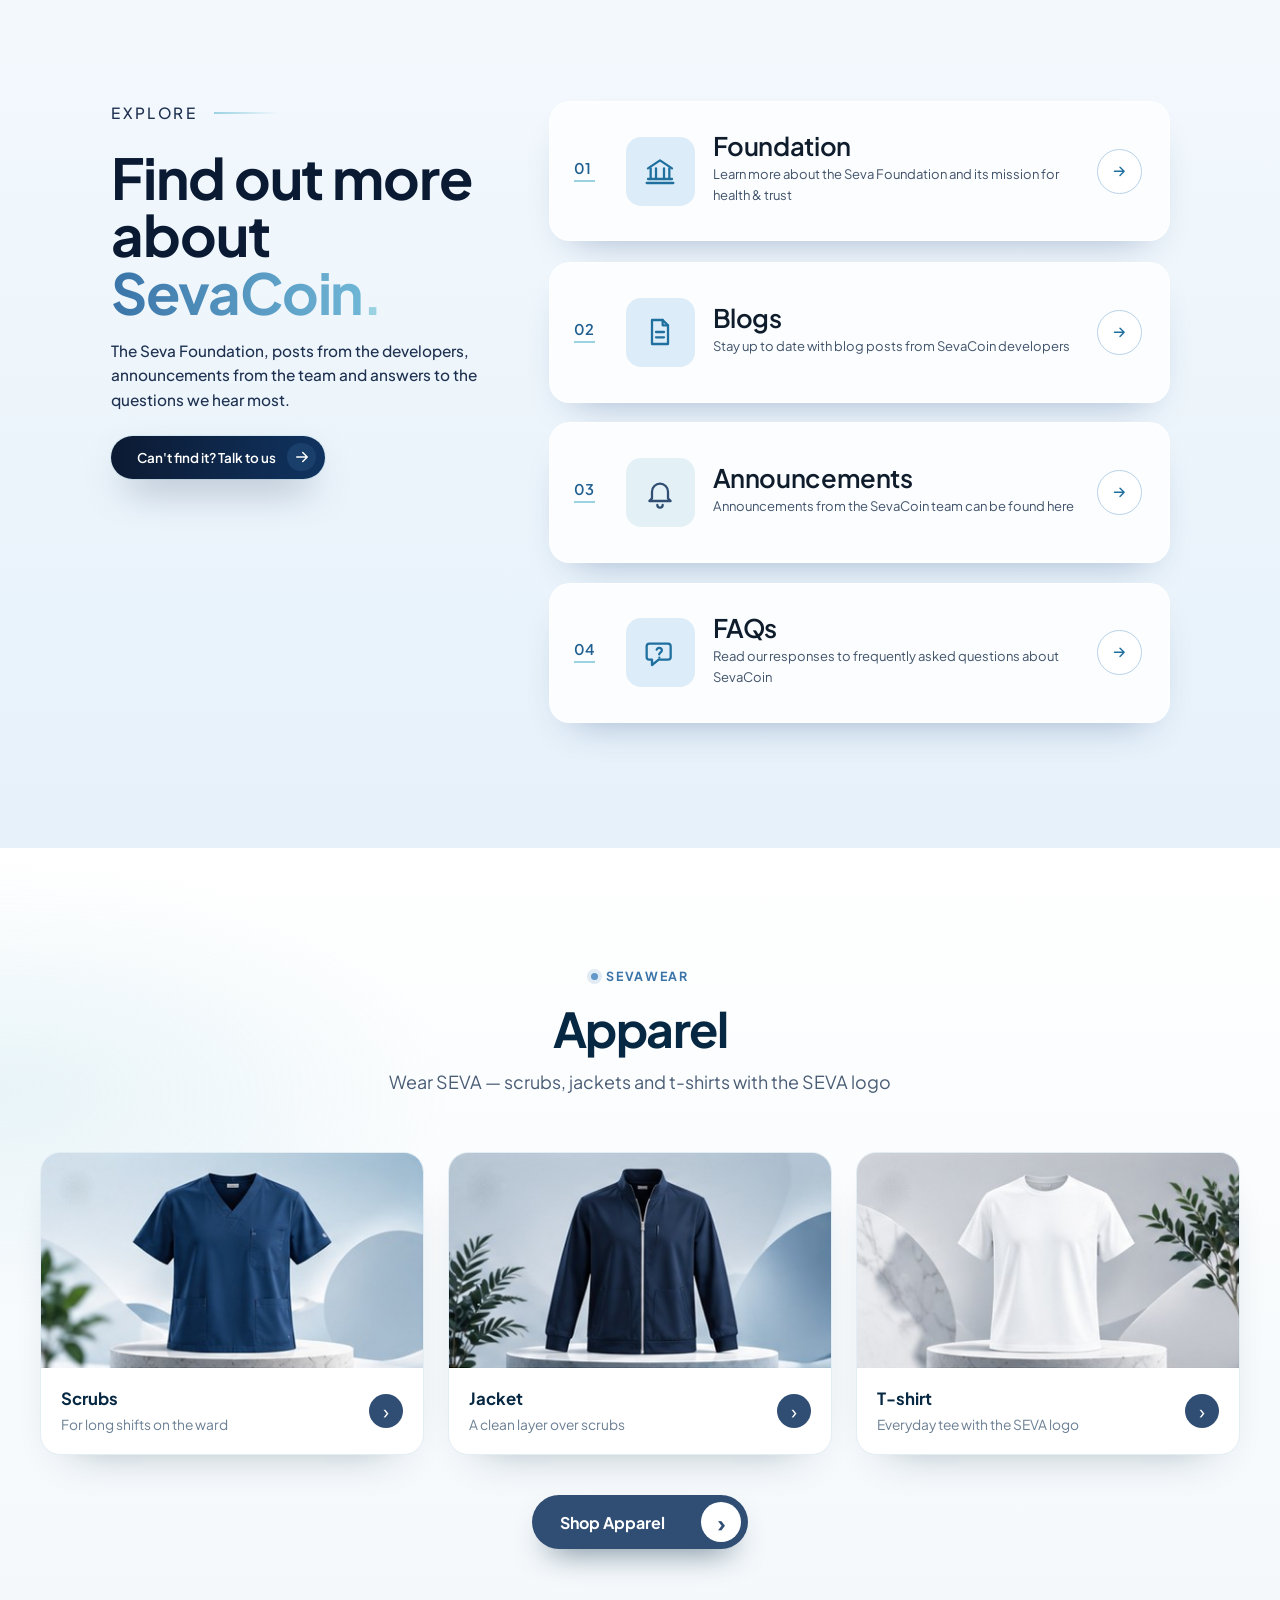
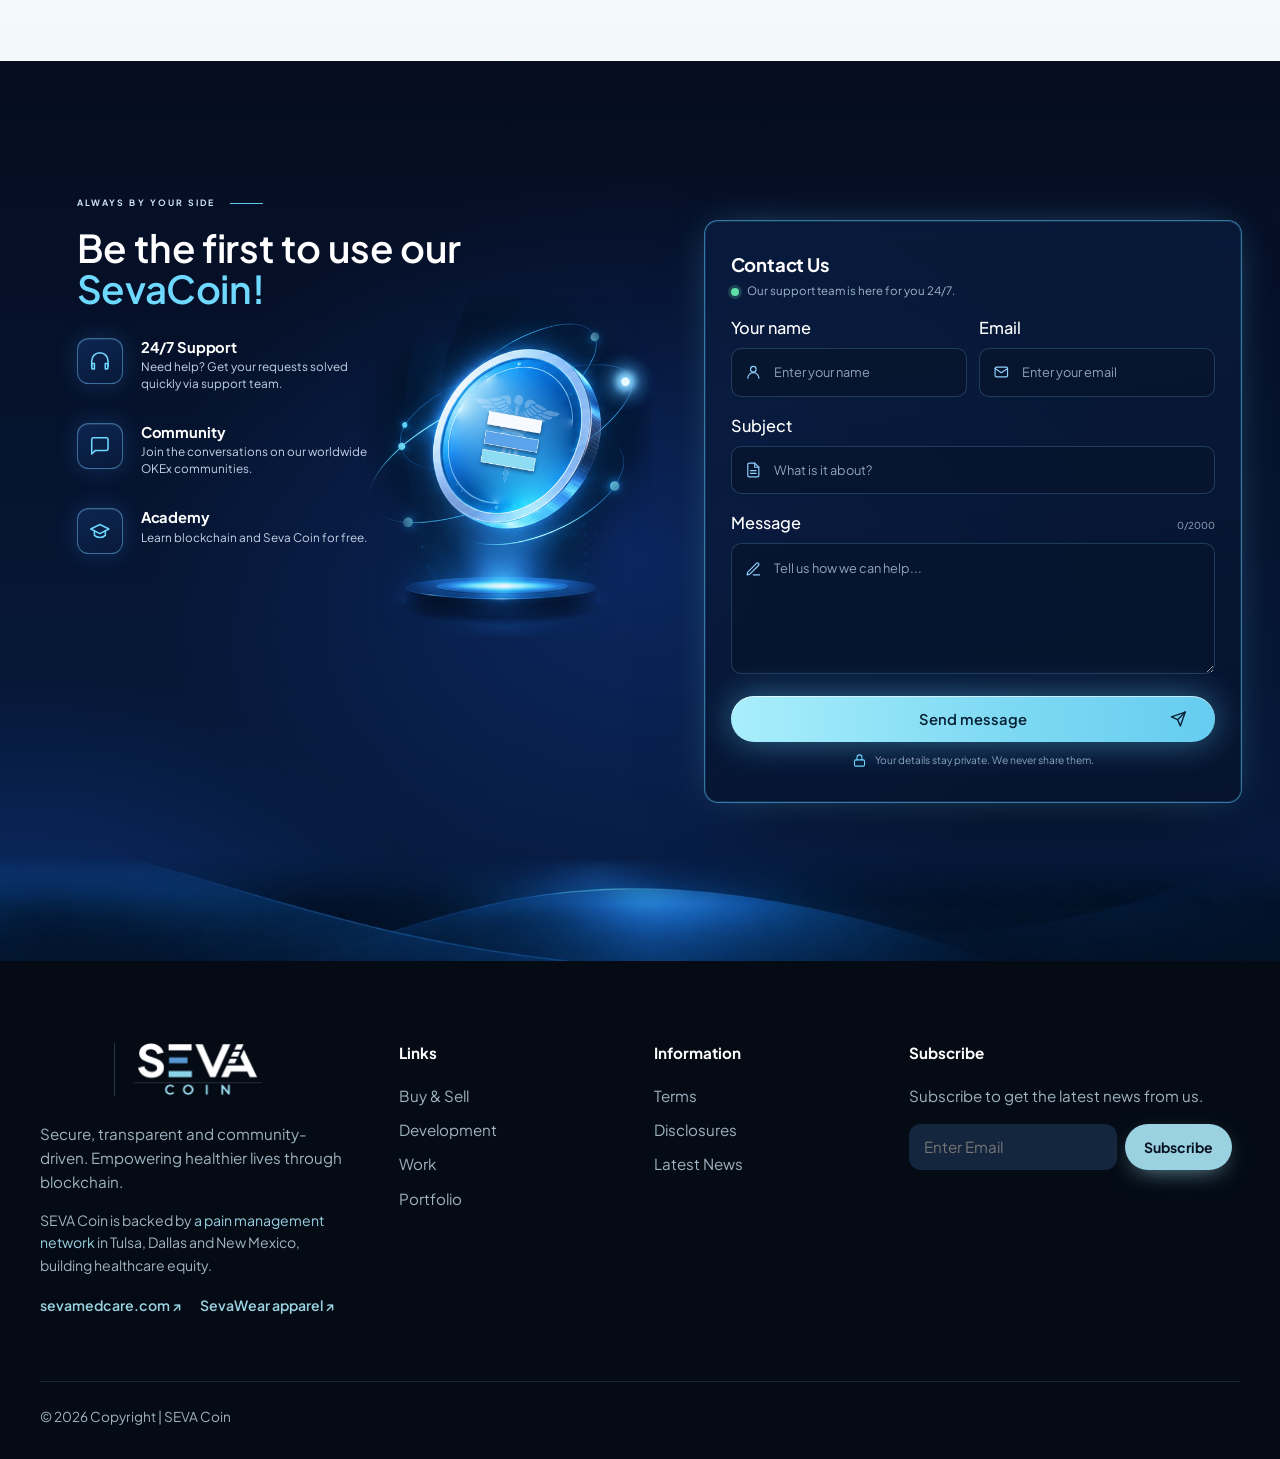
==== commit 83e47383: "Header: use the SEVA Coin wordmark instead of the plain SEVA mark Co-Authored-By: Claude Fable 5.1 <" ====
--- a/index.html
+++ b/index.html
@@ -39,7 +39,7 @@
   <header class="site-header" id="top">
     <div class="container nav">
       <a href="#hero" class="brand" aria-label="SEVA Coin home">
-        <img class="seva-logo seva-logo-mark" src="assets/brand/seva-logo-white-mark.png" width="1038" height="309" alt="">
+        <img class="seva-logo seva-logo-mark" src="assets/brand/seva-coin-logo-dark.svg" width="621" height="108" alt="">
       </a>
 
       <!-- main.js marks the link of the section in view with .active (the glowing underline) -->
--- a/assets/css/style.css
+++ b/assets/css/style.css
@@ -1700,9 +1700,10 @@
 .enq-mark .seva-logo { width: 120px; }
 @media (max-width: 560px) { .enq-mark { width: auto; height: auto; padding: 8px 10px; } .enq-mark .seva-logo { width: 100px; } }
 .mission-word .sv-word { width: min(70%, 440px); height: auto; margin: 0 auto; filter: none; }
-.brand .seva-logo-mark { width: clamp(96px, 8vw, 116px); }
-.site-header.is-stuck .brand .seva-logo-mark { width: clamp(84px, 7vw, 100px); }
-@media (max-width: 920px) { .brand .seva-logo-mark { width: 96px; } }
+/* Header wordmark: the horizontal white SEVA Coin logo (assets/brand/seva-coin-logo-dark.svg) */
+.brand .seva-logo-mark { width: clamp(150px, 12.5vw, 184px); }
+.site-header.is-stuck .brand .seva-logo-mark { width: clamp(134px, 11vw, 160px); }
+@media (max-width: 920px) { .brand .seva-logo-mark { width: 144px; } }
 
 /* Hero coin presentation: a soft aura lifting it off the globe,  */
 .hero-coin .seva-coin { position: relative; z-index: 2; }
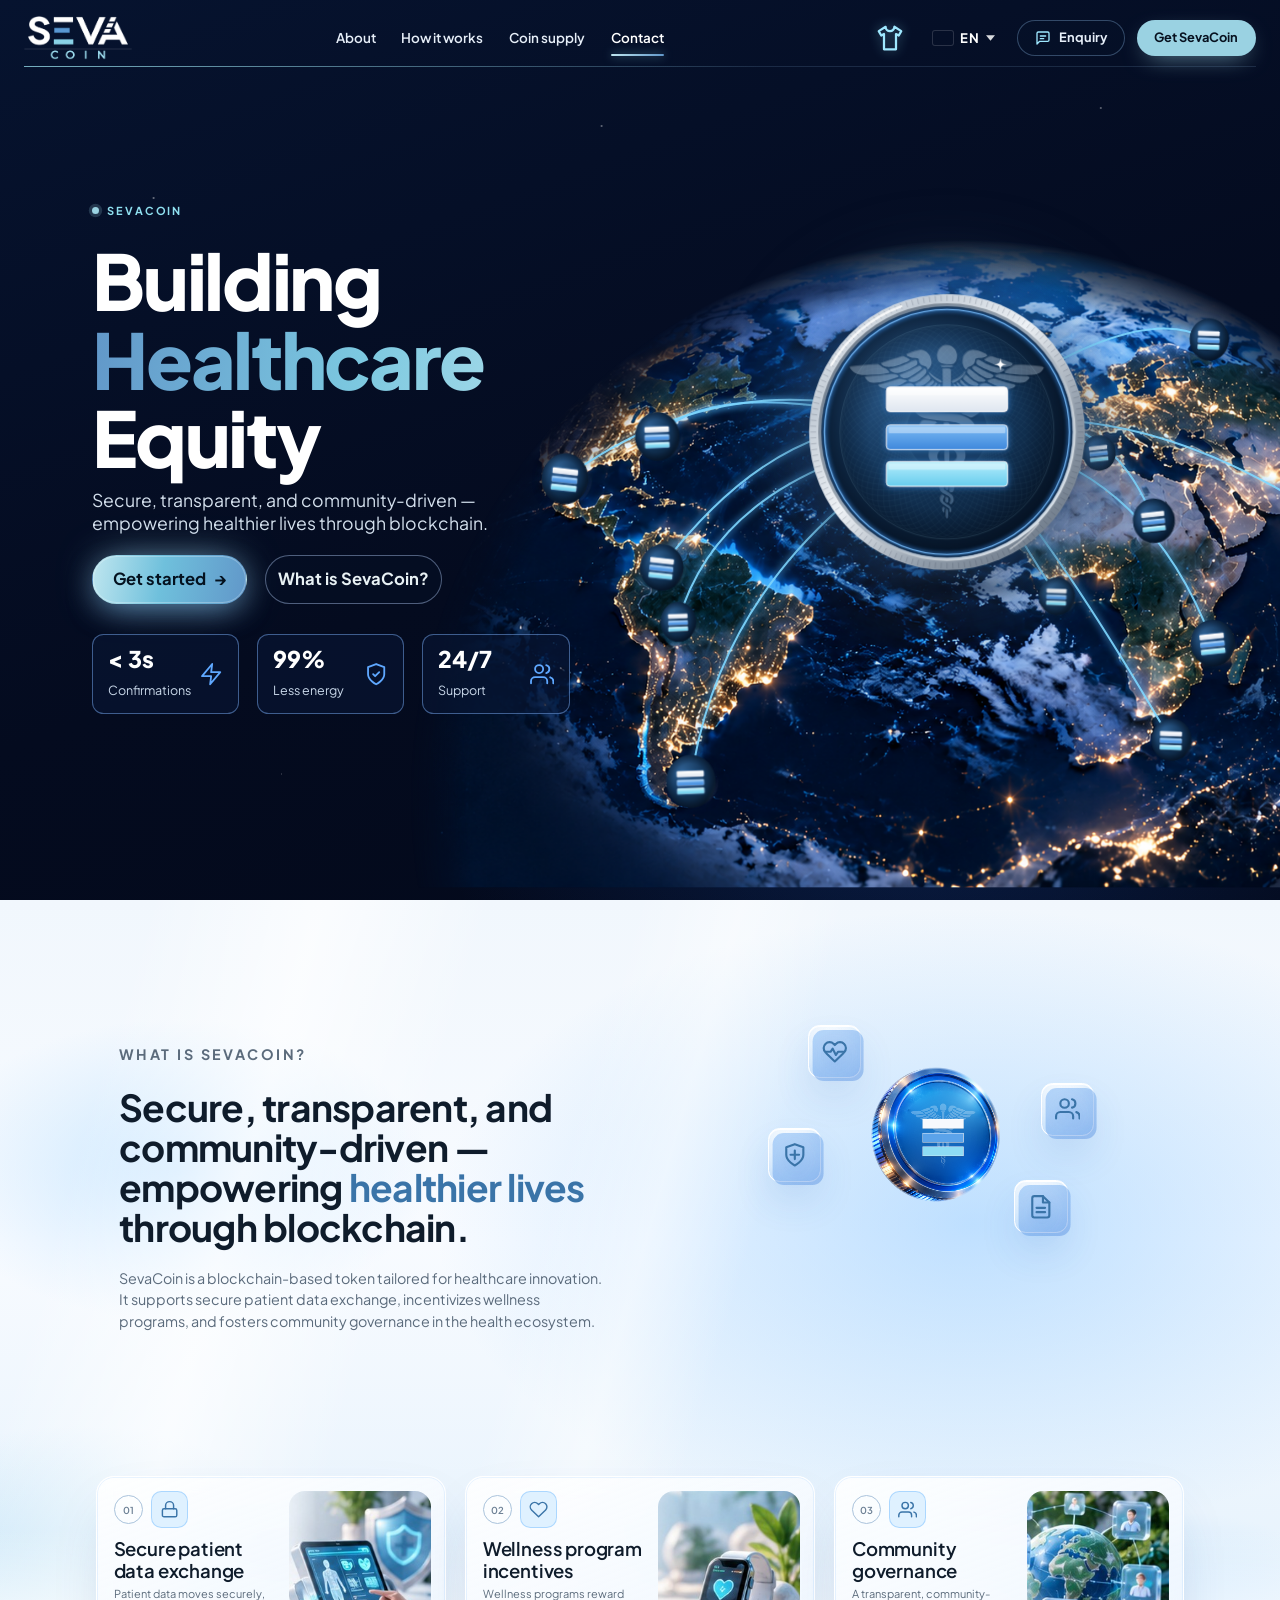
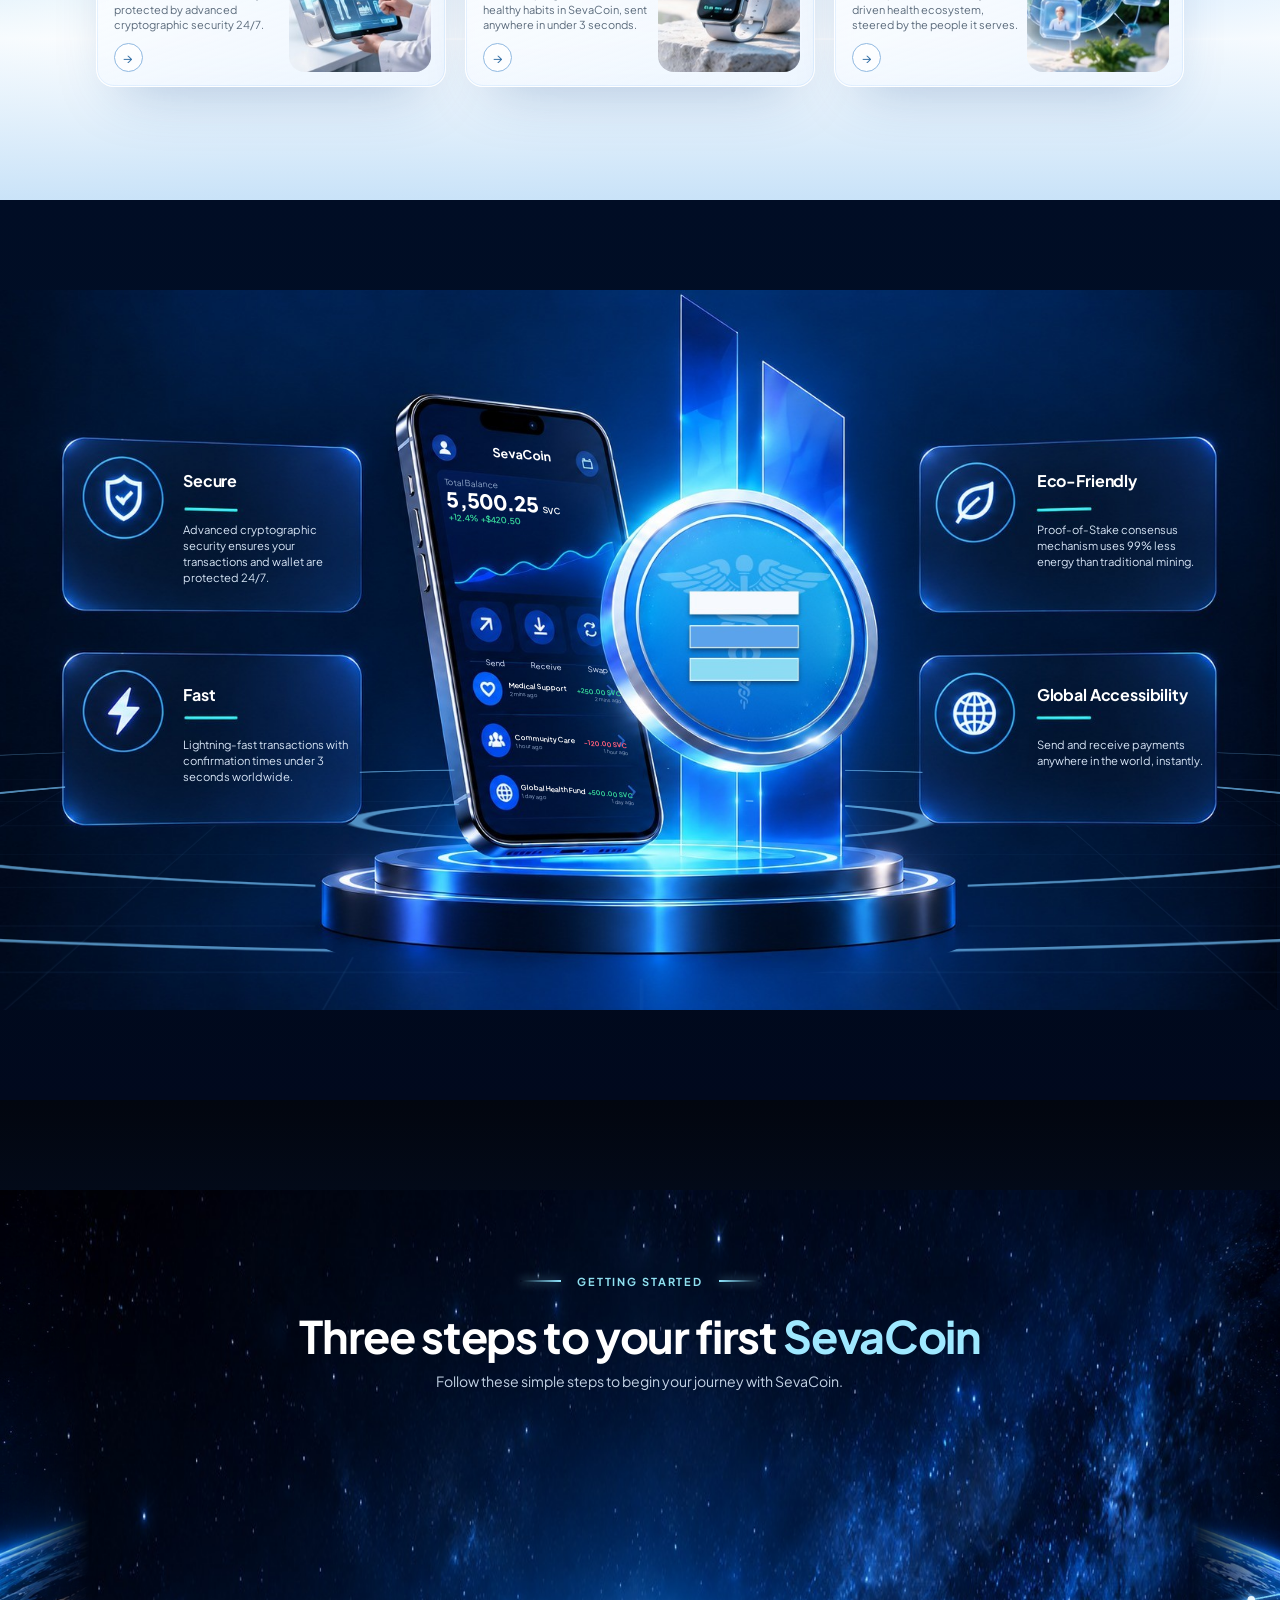
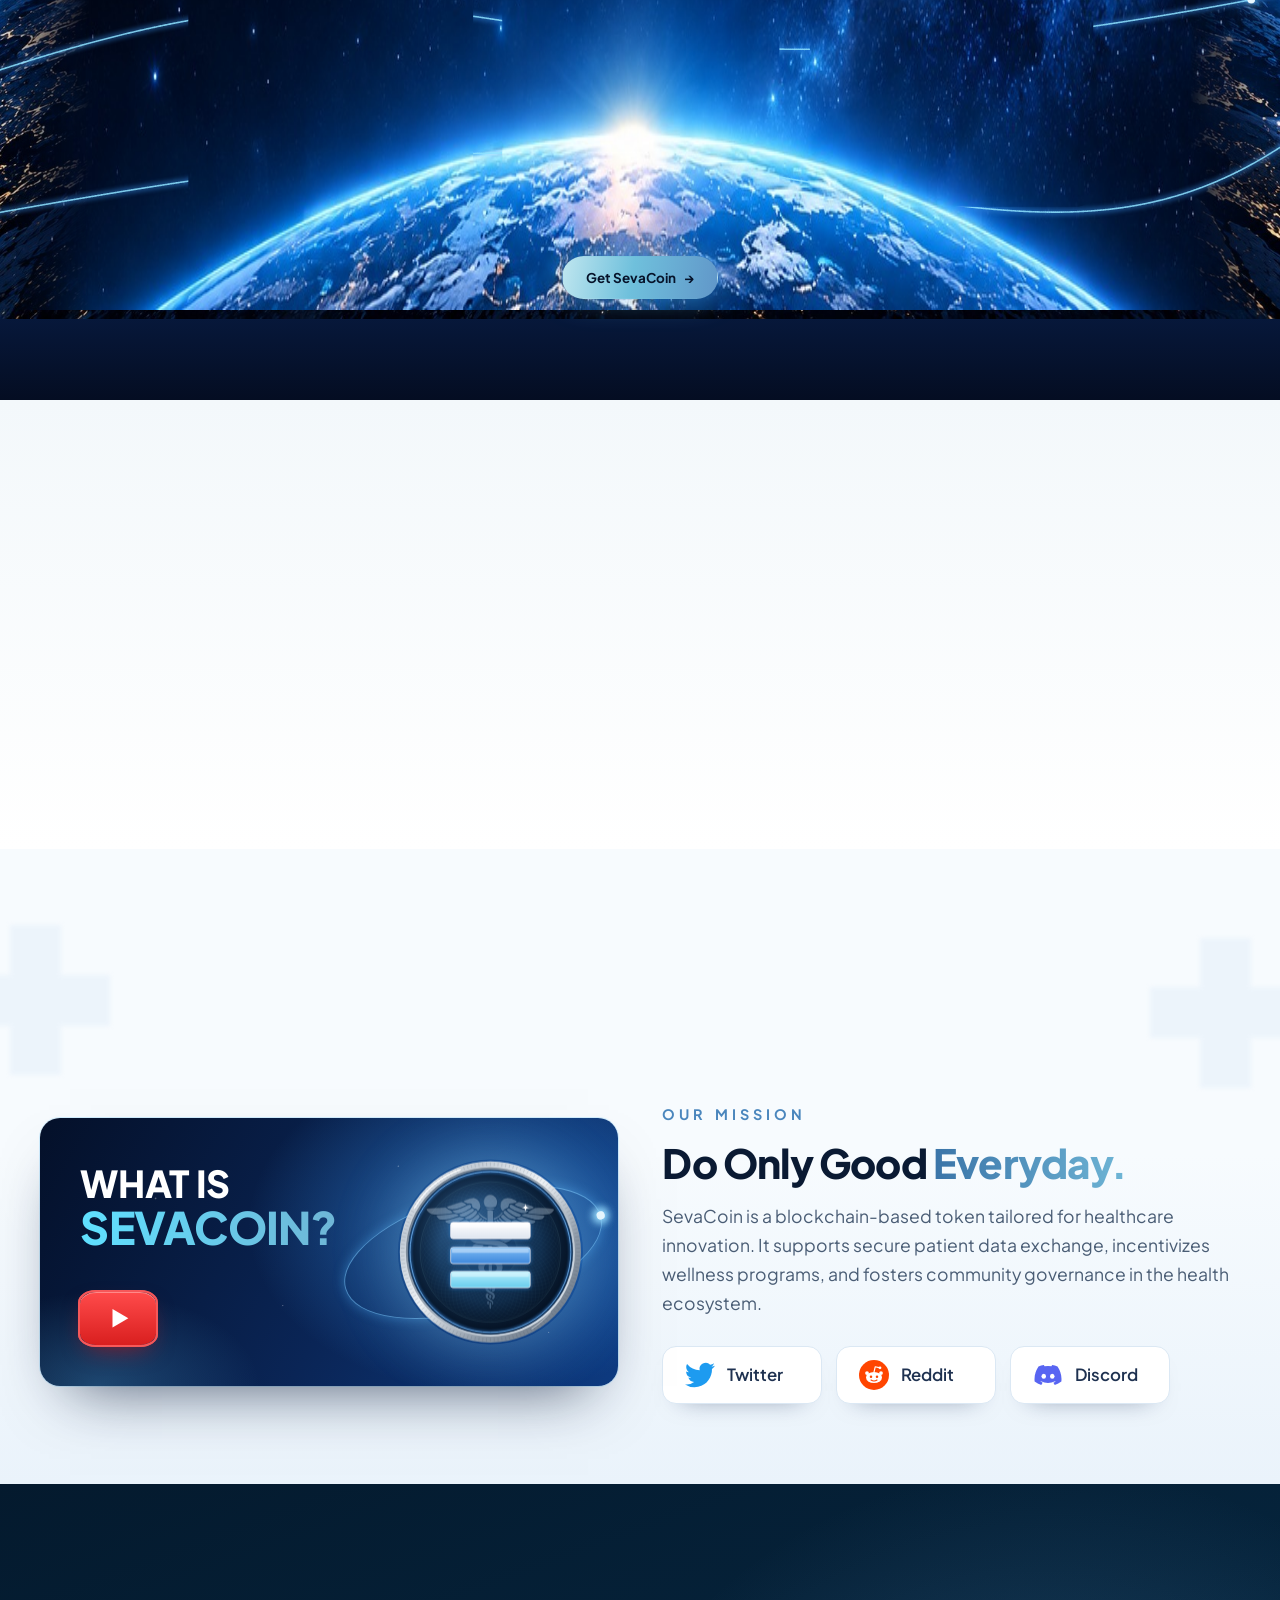
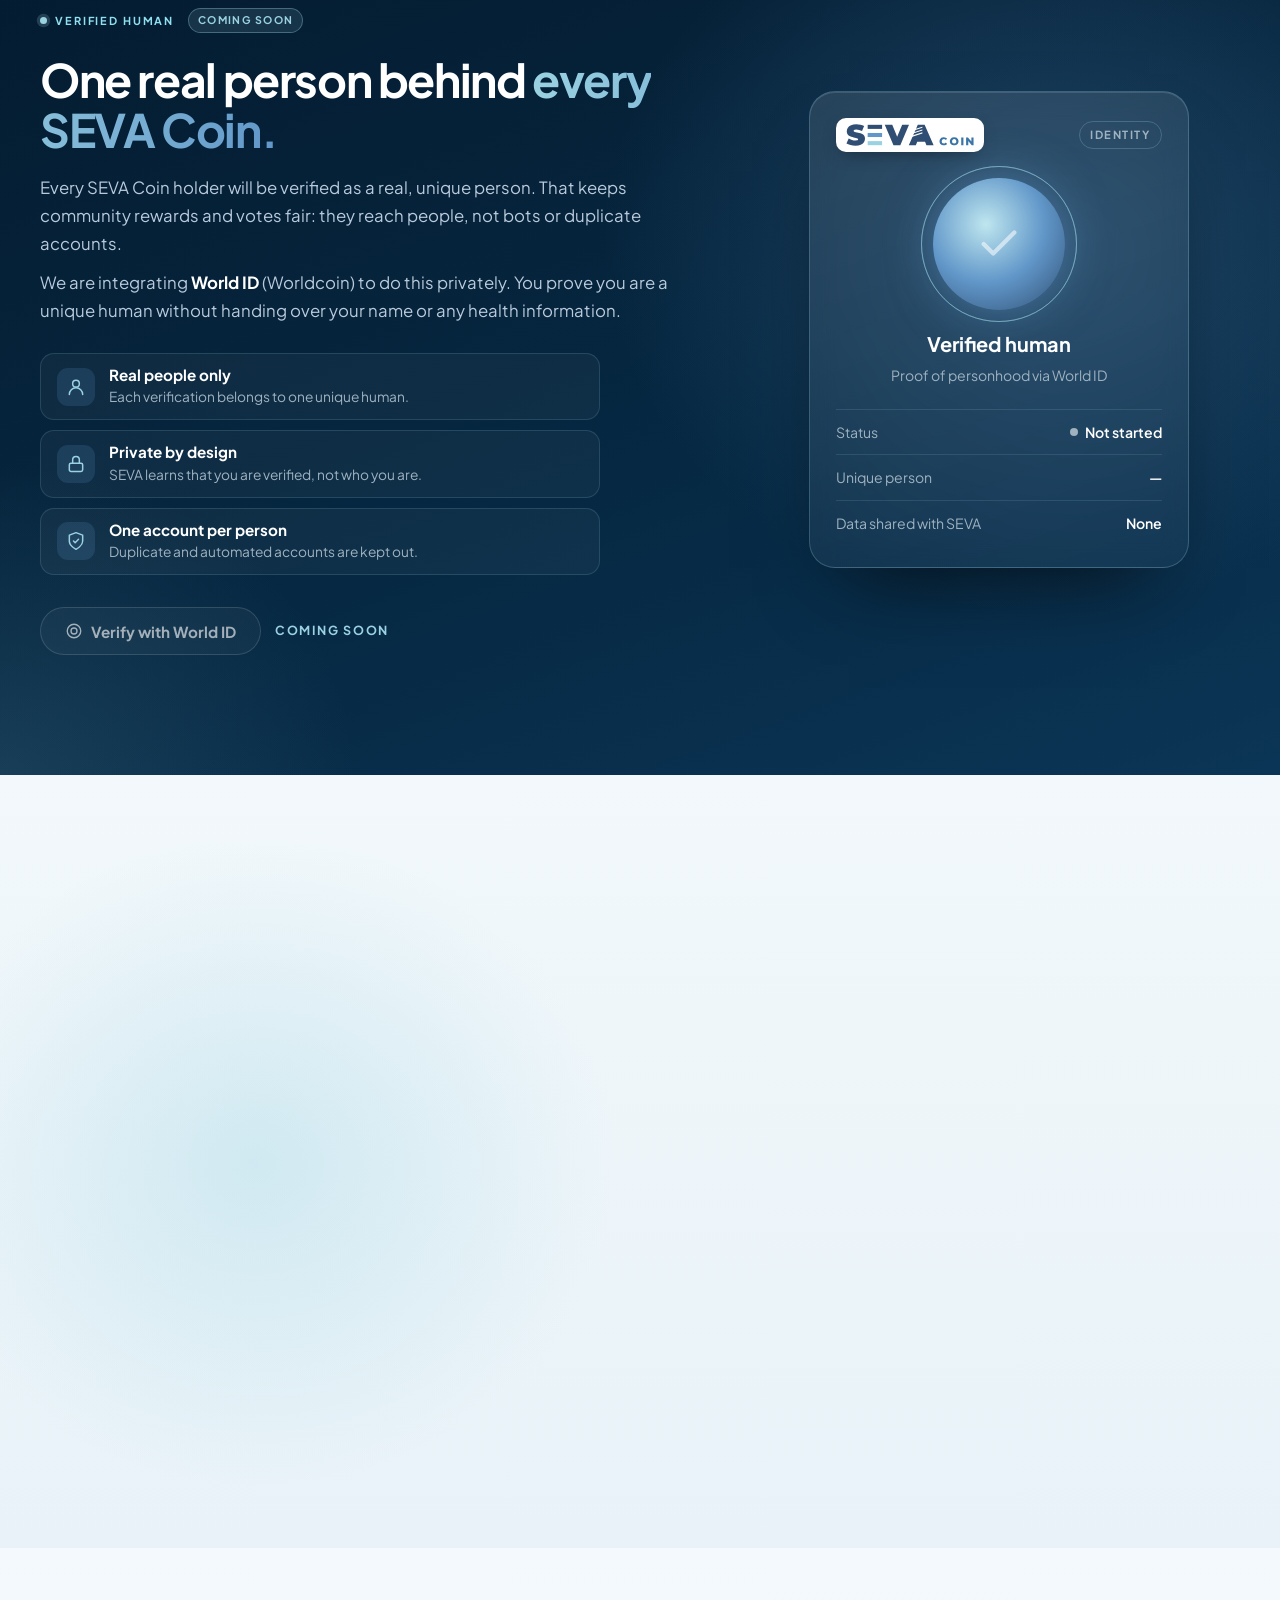
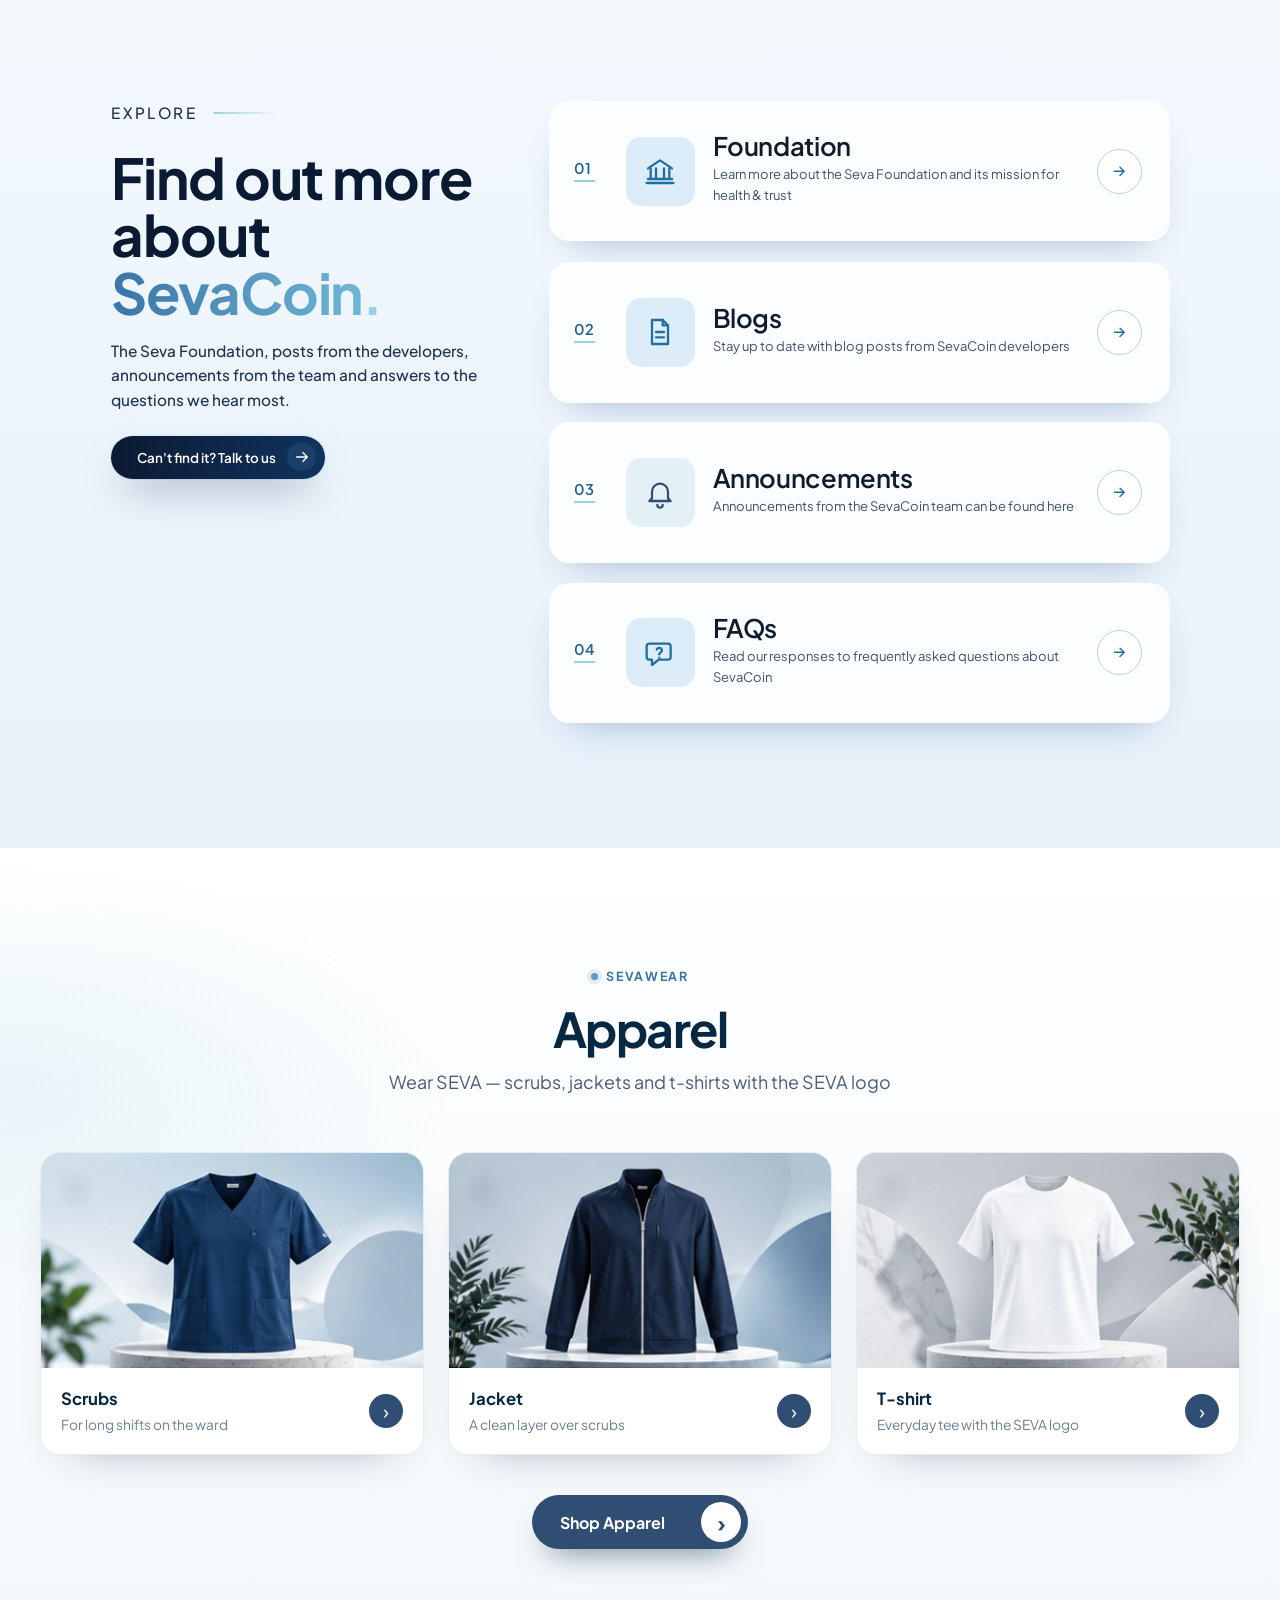
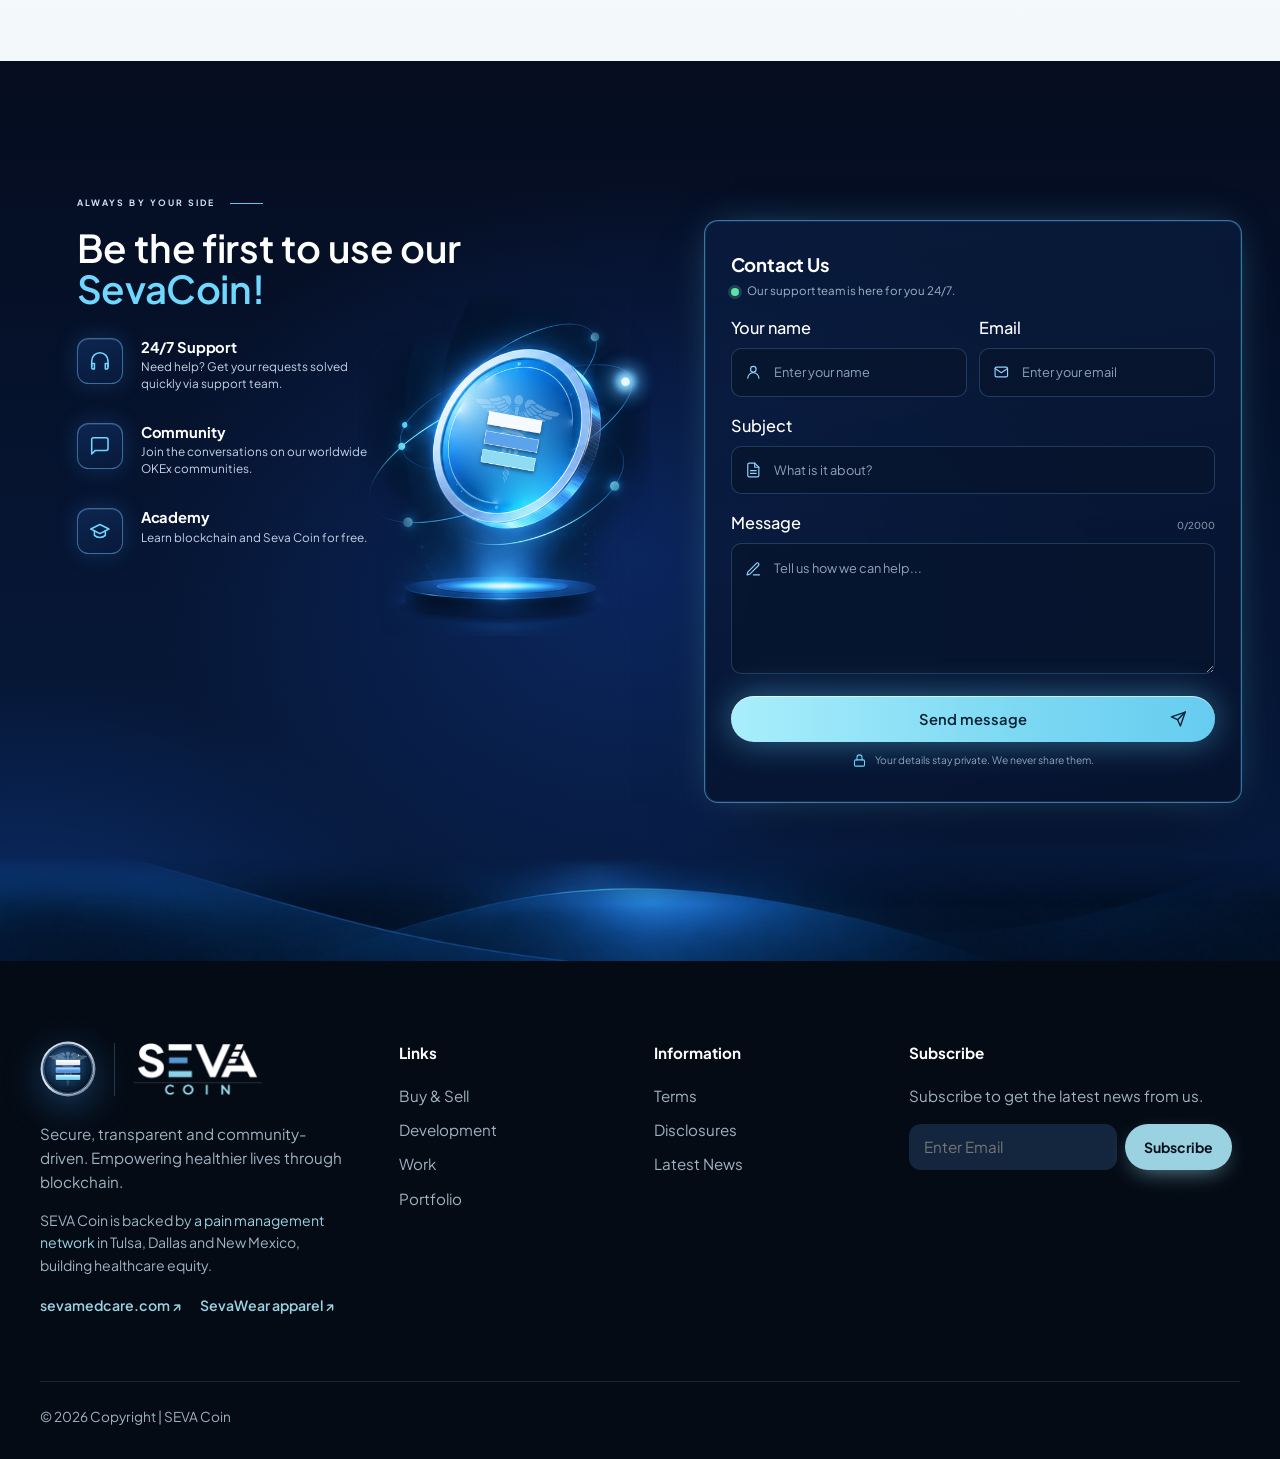
==== commit d1aff830: "Header: stacked SEVA Coin logo (COIN under SEVA) and a larger apparel icon Co-Authored-By: Claude Fa" ====
--- a/index.html
+++ b/index.html
@@ -39,7 +39,7 @@
   <header class="site-header" id="top">
     <div class="container nav">
       <a href="#hero" class="brand" aria-label="SEVA Coin home">
-        <img class="seva-logo seva-logo-mark" src="assets/brand/seva-coin-logo-dark.svg" width="621" height="108" alt="">
+        <img class="seva-logo seva-logo-mark" src="assets/brand/seva-coin-logo-white.png" width="1038" height="427" alt="">
       </a>
 
       <!-- main.js marks the link of the section in view with .active (the glowing underline) -->
--- a/assets/css/style.css
+++ b/assets/css/style.css
@@ -1496,12 +1496,12 @@
 @media (max-width: 920px) { .brand .seva-wm { width: 88px; } .brand-name { font-size: .74rem; } }
 
 /* The apparel link: an icon-only t-shirt mark beside the language picker (the label lives in aria-label/title) */
-.nav-wear { display: inline-flex; align-items: center; justify-content: center; width: 38px; height: 38px; border-radius: 8px; color: #c9d8ea; }
+.nav-wear { display: inline-flex; align-items: center; justify-content: center; width: 44px; height: 44px; border-radius: 10px; color: #c9d8ea; }
 .nav-wear:hover, .nav-wear:focus-visible { color: #fff; background: rgba(255, 255, 255, .08); }
 .nav-wear:focus-visible { outline: 2px solid var(--seva-aqua); outline-offset: 2px; }
-.nav-wear .nav-ico { width: 21px; height: 21px; }
+.nav-wear .nav-ico { width: 30px; height: 30px; }
 .nav-wear:hover .nav-ico { color: #fff; }
-@media (max-width: 920px) { .nav-wear { width: 40px; height: 40px; } .nav-wear .nav-ico { width: 23px; height: 23px; } }
+@media (max-width: 920px) { .nav-wear { width: 46px; height: 46px; } .nav-wear .nav-ico { width: 32px; height: 32px; } }
 
 /* Mission: the wordmark on light, and the video card's coin in brand steel blue with the SEVA "E" */
 .mission-word .sv-word { --wm-ink: var(--seva-navy); --wm-b2: var(--seva-blue); --wm-b3: var(--seva-aqua); width: min(78%, 560px); overflow: visible;
@@ -1700,10 +1700,10 @@
 .enq-mark .seva-logo { width: 120px; }
 @media (max-width: 560px) { .enq-mark { width: auto; height: auto; padding: 8px 10px; } .enq-mark .seva-logo { width: 100px; } }
 .mission-word .sv-word { width: min(70%, 440px); height: auto; margin: 0 auto; filter: none; }
-/* Header wordmark: the horizontal white SEVA Coin logo (assets/brand/seva-coin-logo-dark.svg) */
-.brand .seva-logo-mark { width: clamp(150px, 12.5vw, 184px); }
-.site-header.is-stuck .brand .seva-logo-mark { width: clamp(134px, 11vw, 160px); }
-@media (max-width: 920px) { .brand .seva-logo-mark { width: 144px; } }
+/* Header wordmark: the stacked white SEVA Coin logo, COIN under SEVA (assets/brand/seva-coin-logo-white.png) */
+.brand .seva-logo-mark { width: clamp(100px, 8.4vw, 118px); }
+.site-header.is-stuck .brand .seva-logo-mark { width: clamp(92px, 7.6vw, 108px); }
+@media (max-width: 920px) { .brand .seva-logo-mark { width: 108px; } }
 
 /* Hero coin presentation: a soft aura lifting it off the globe,  */
 .hero-coin .seva-coin { position: relative; z-index: 2; }
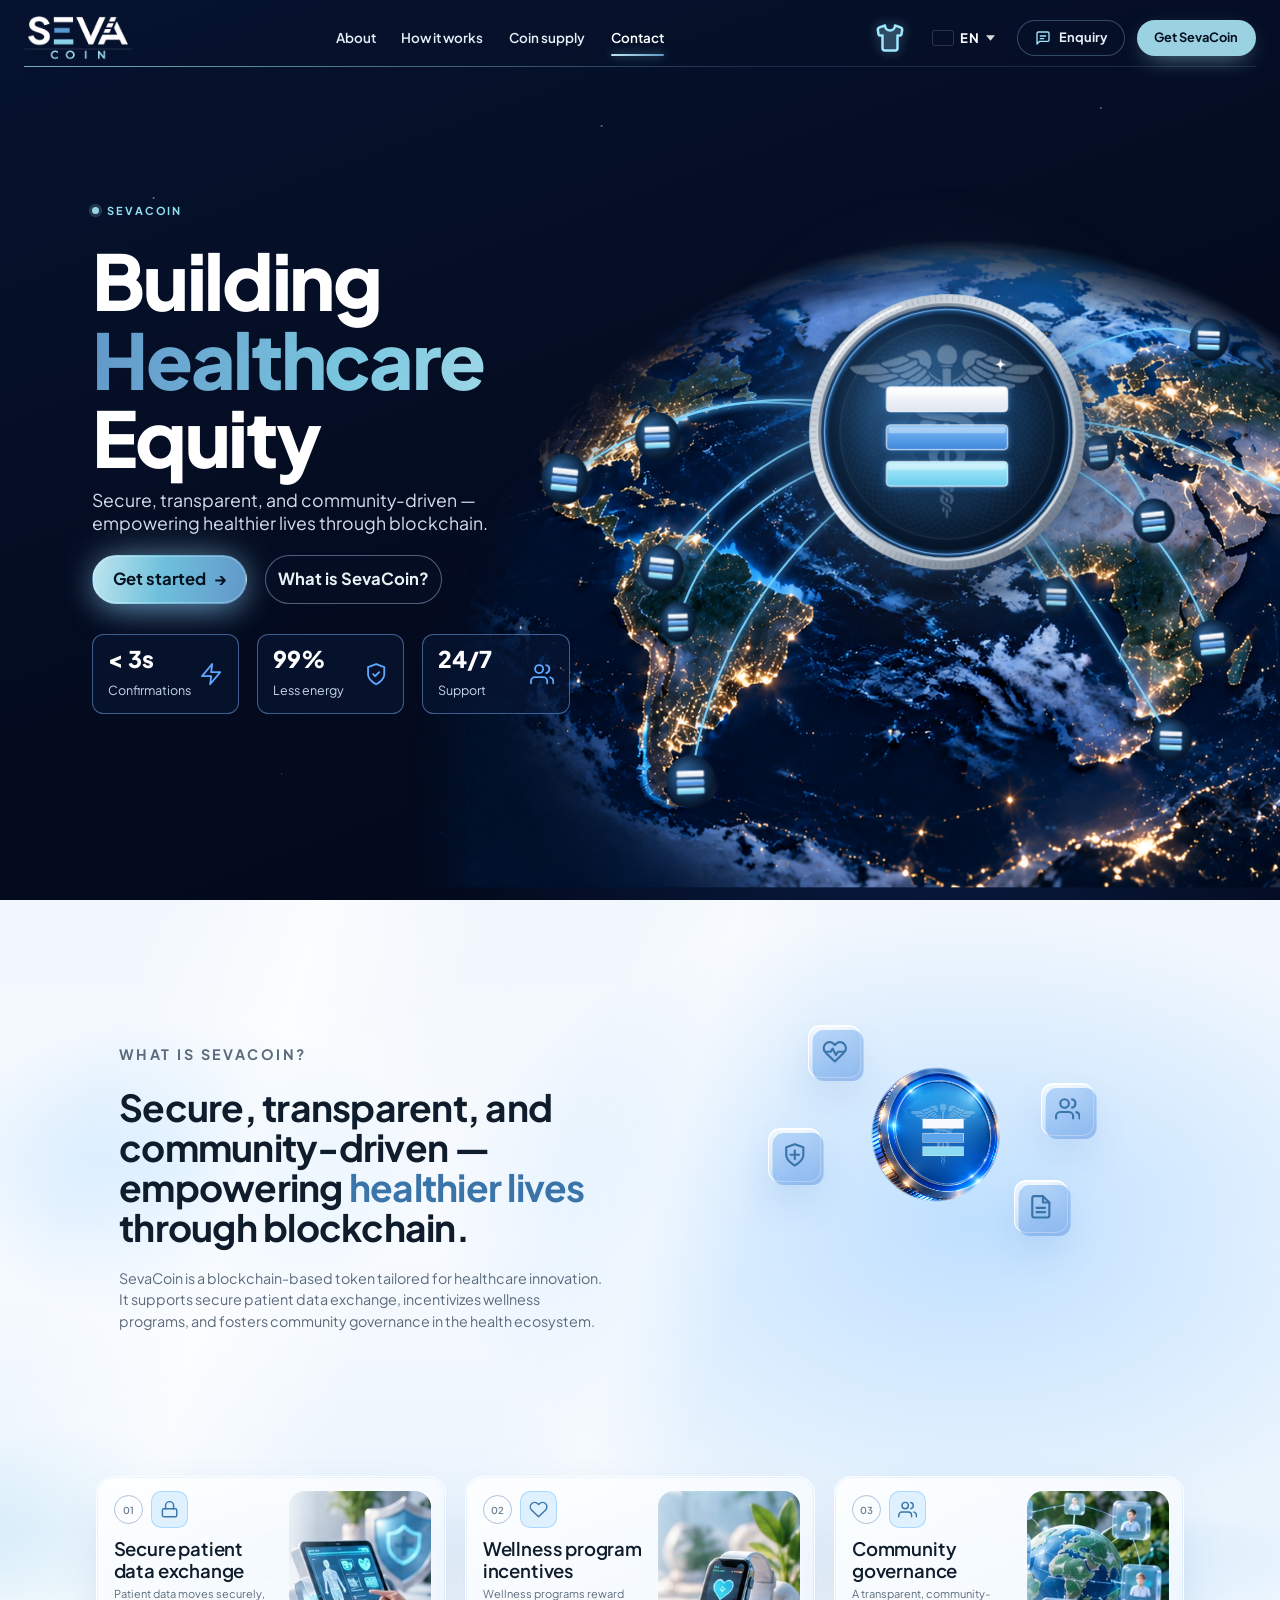
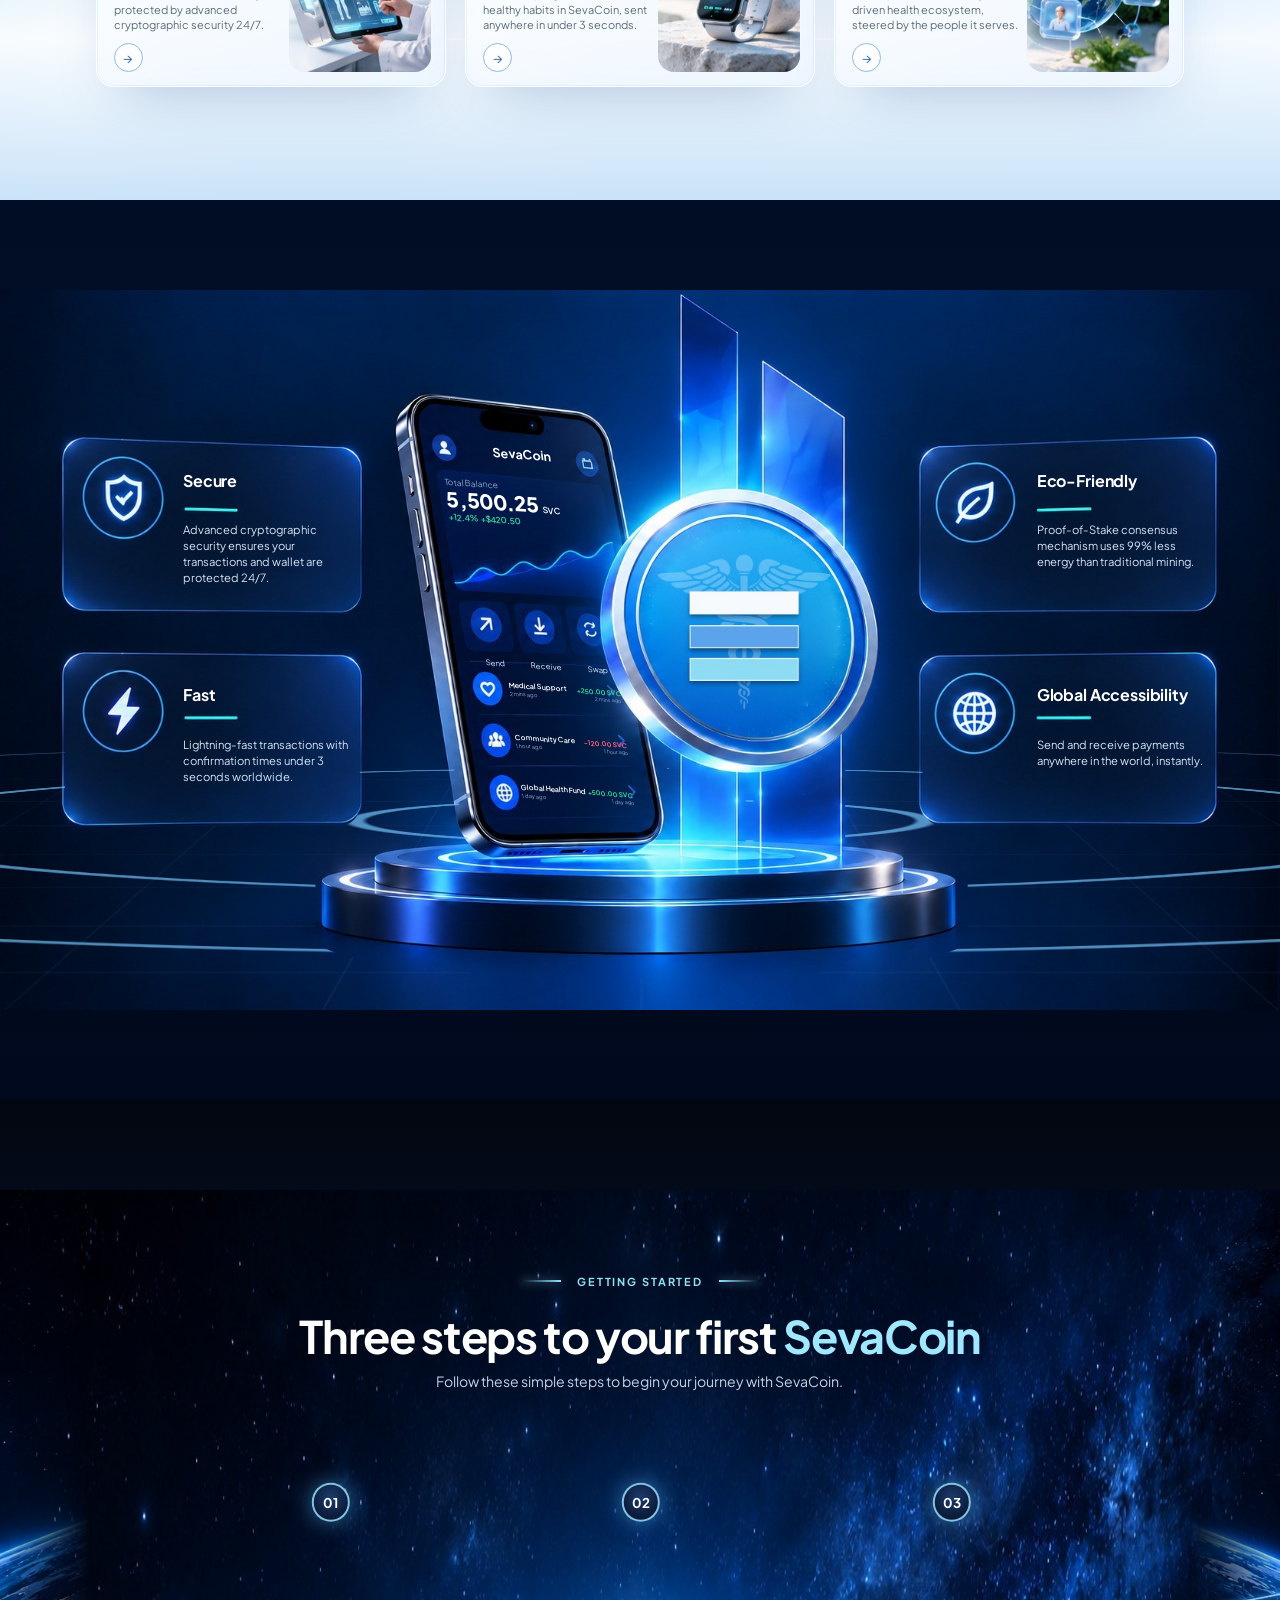
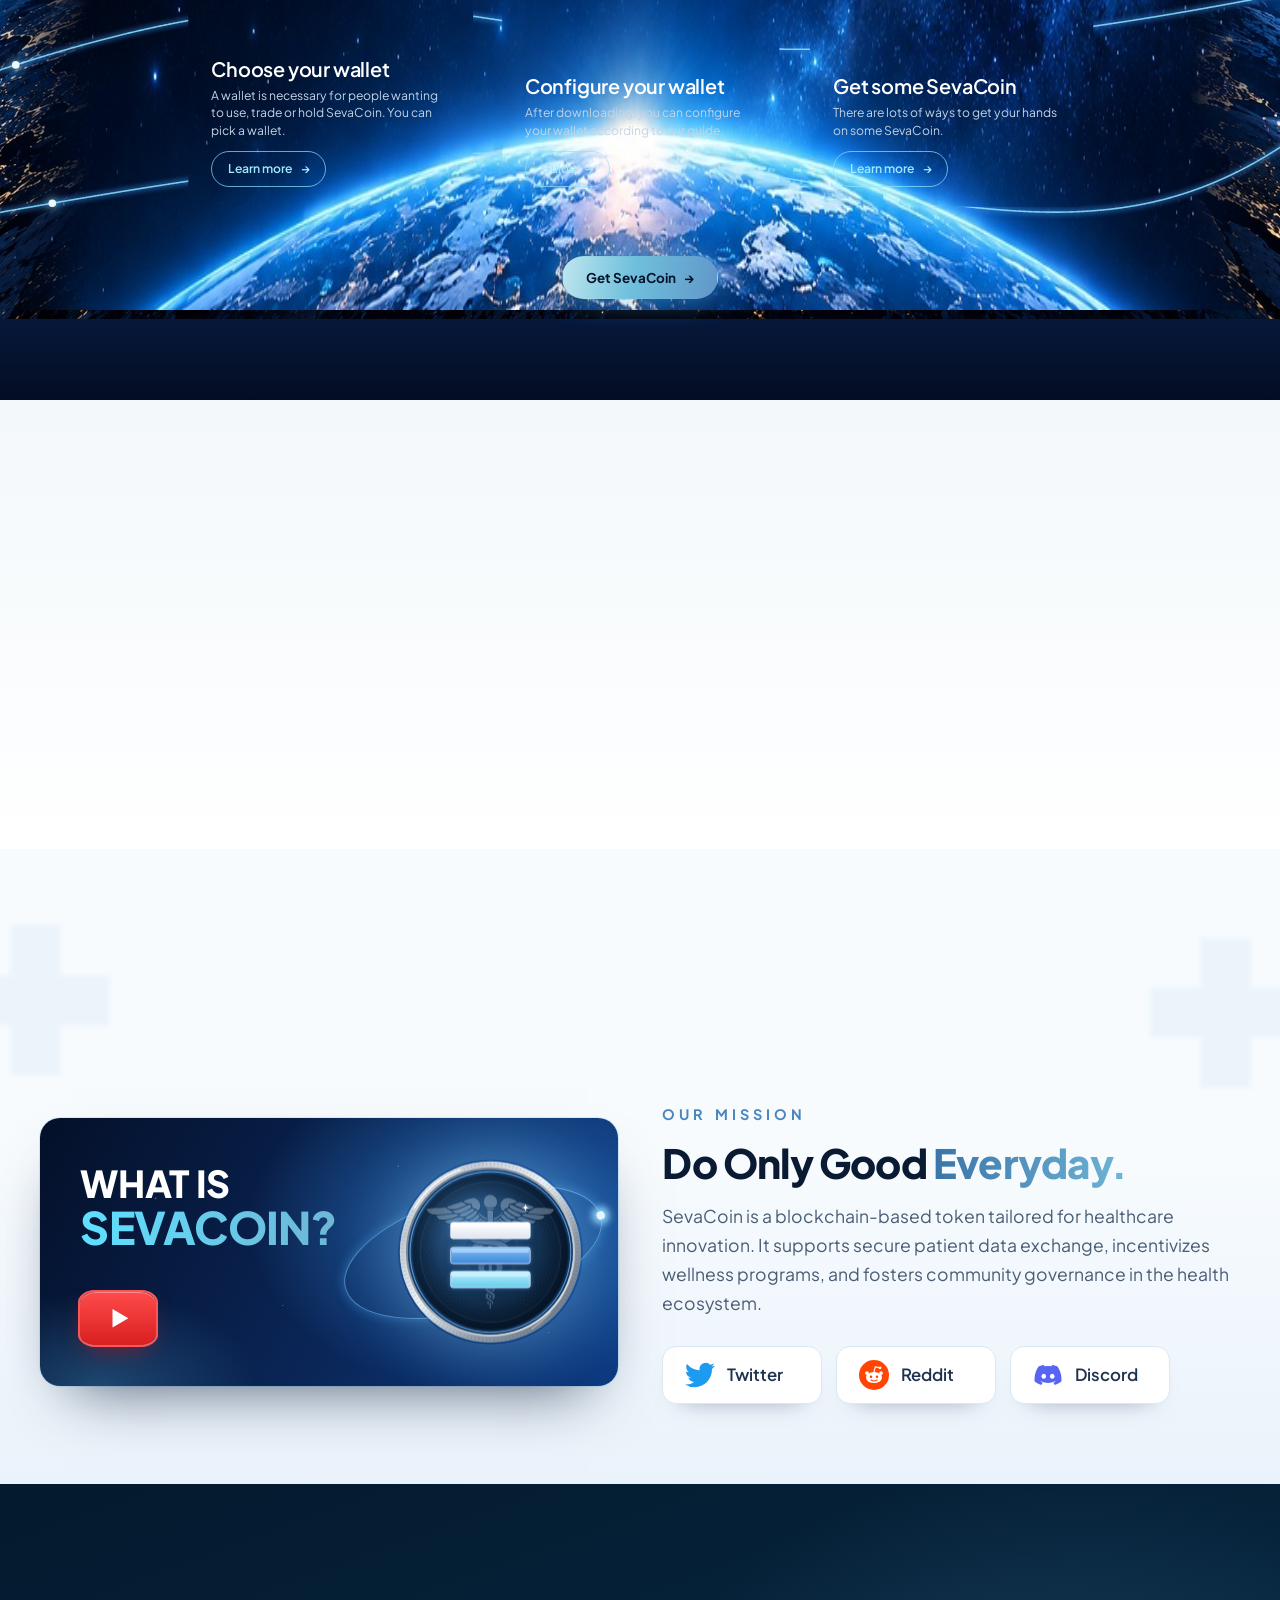
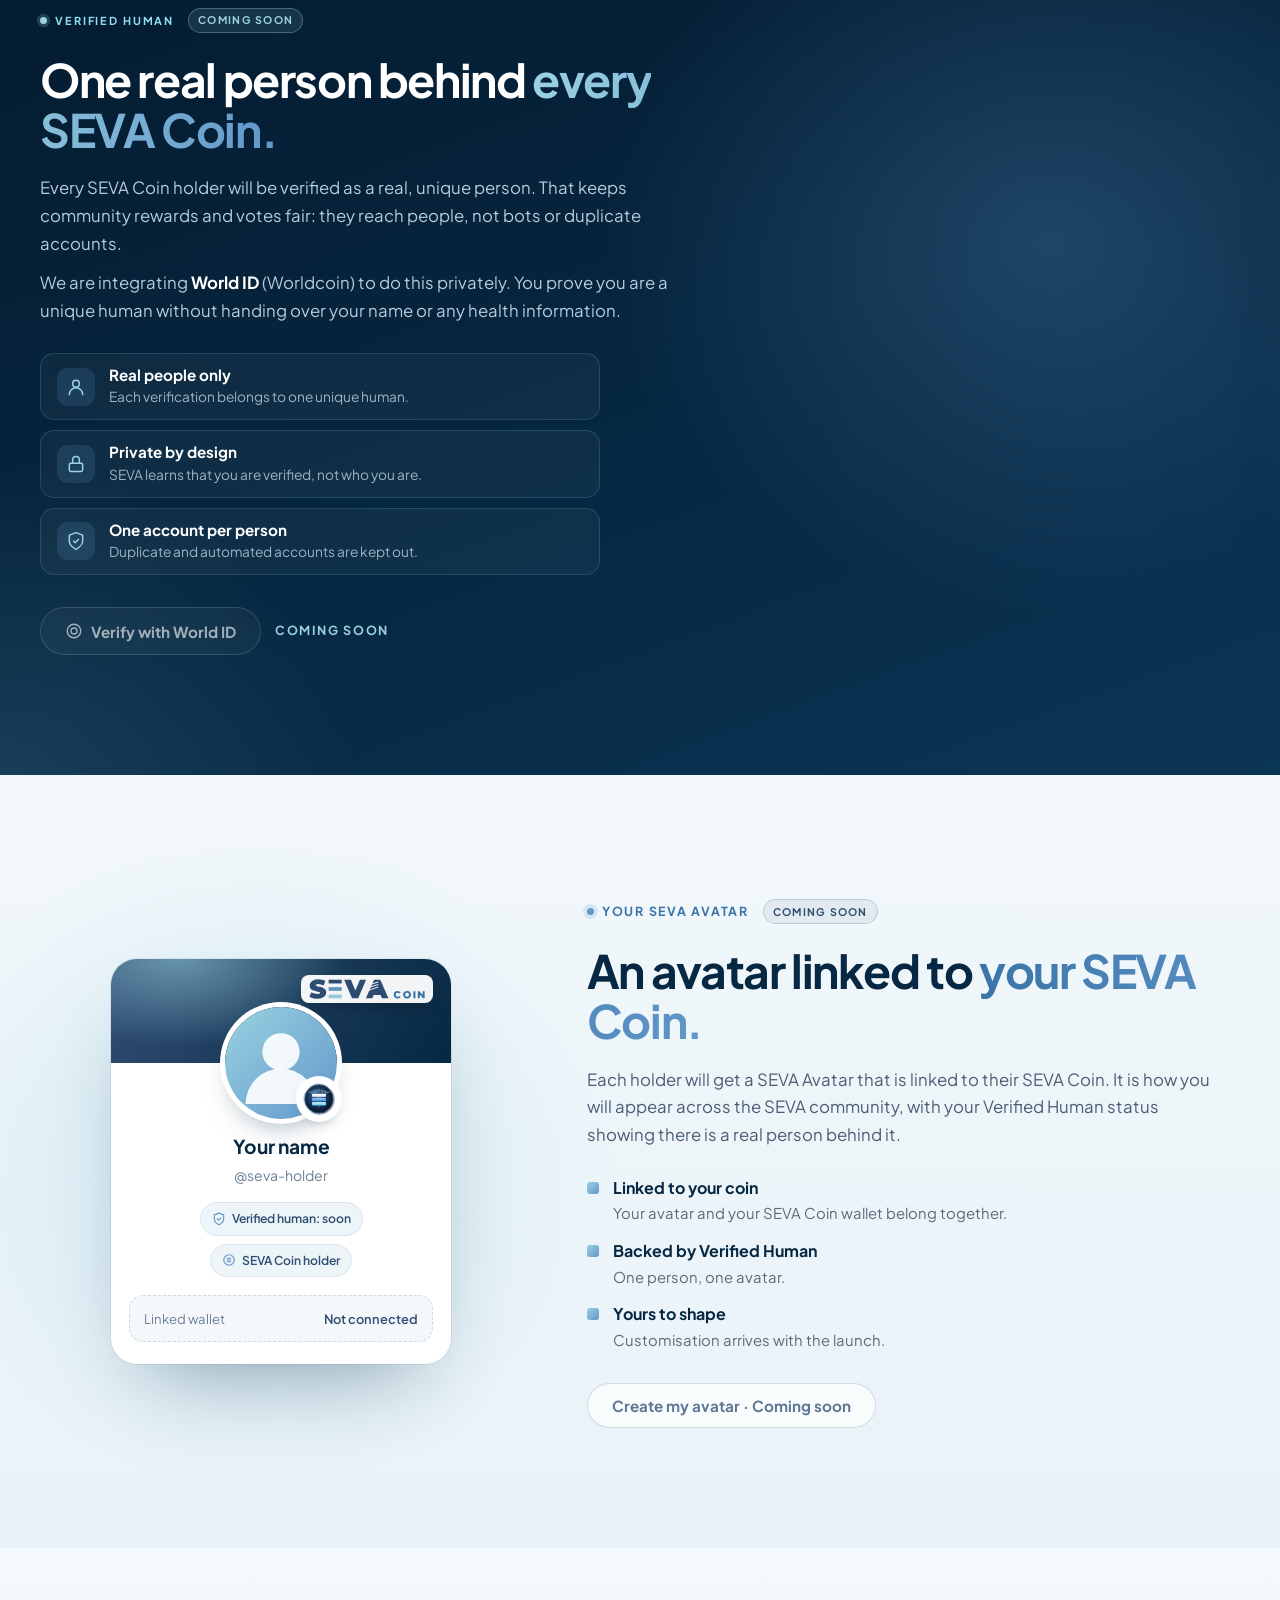
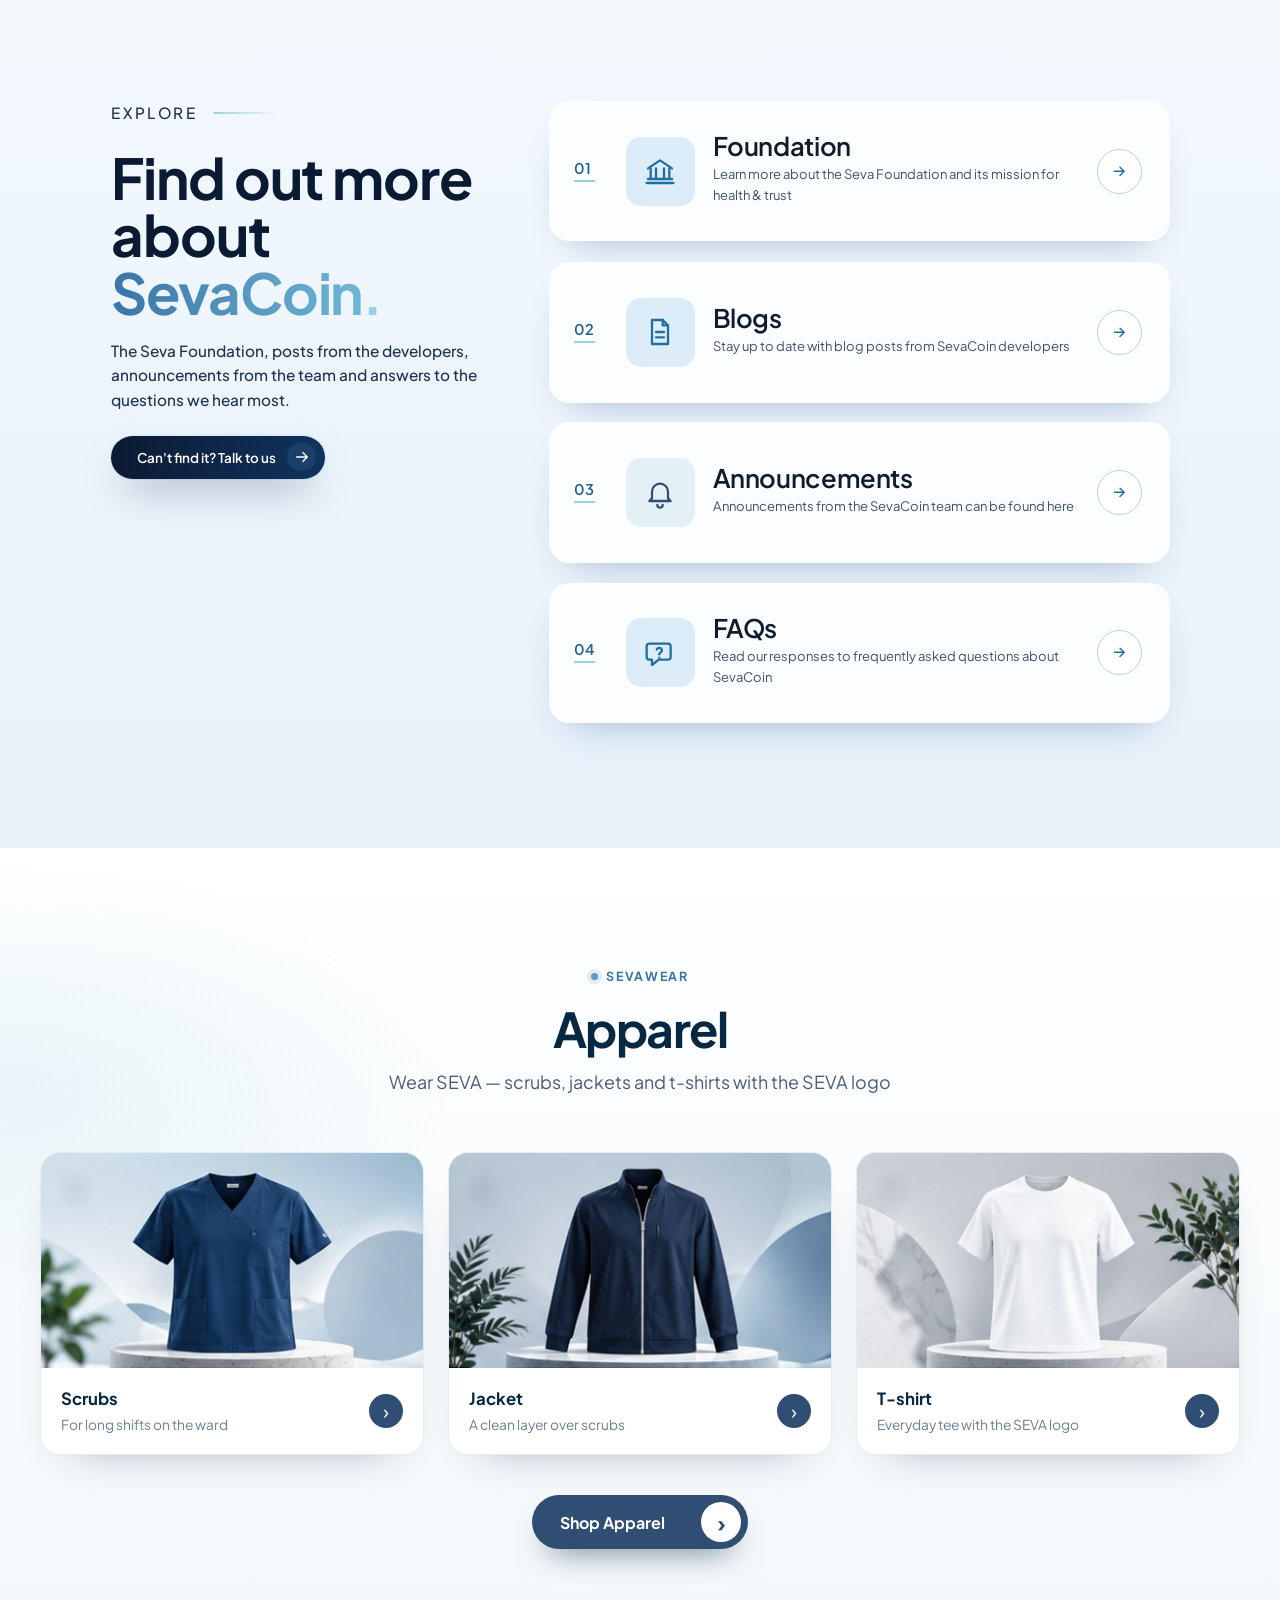
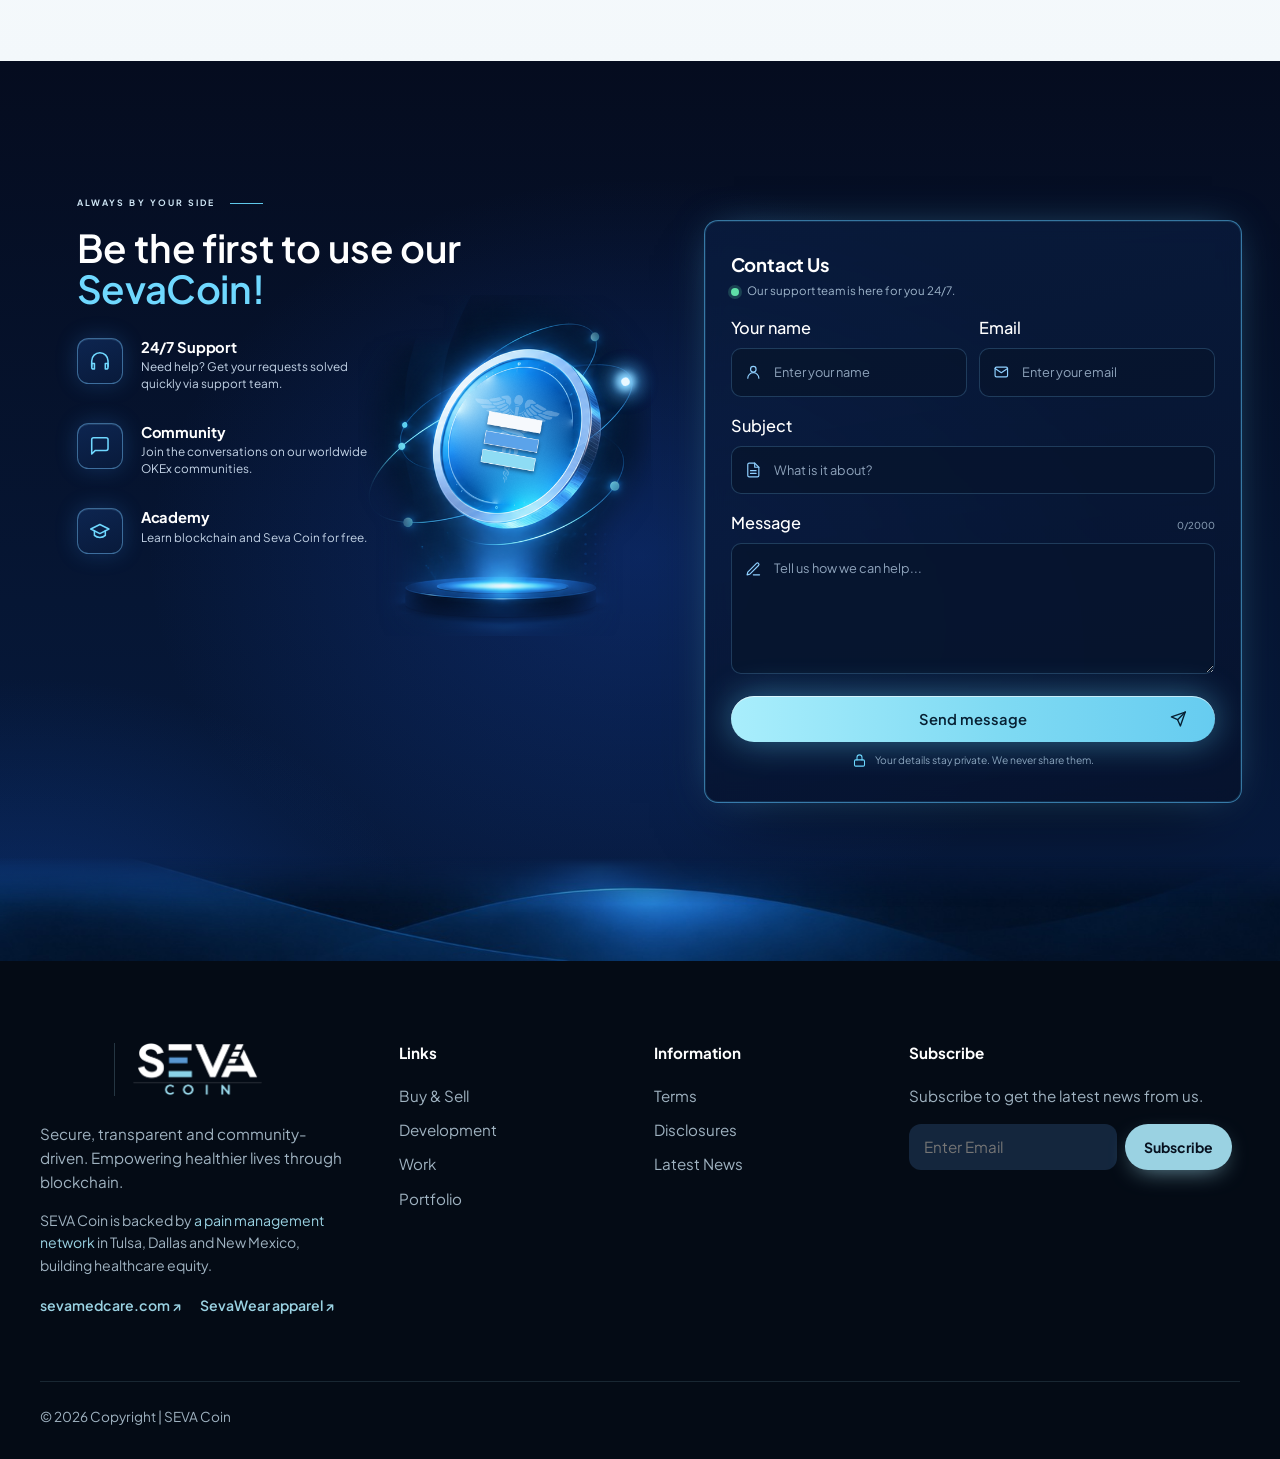
==== commit d8325089: "Header: clearer shirt icon for the apparel link Co-Authored-By: Claude Fable 5.1 <noreply@anthropic." ====
--- a/index.html
+++ b/index.html
@@ -55,7 +55,7 @@
       <div class="nav-actions">
         <!-- Apparel: the SevaWear shop (scrubs, jackets, t-shirts) as an icon-only link beside the language picker -->
         <a href="https://www.sevawear.com/" class="nav-wear" target="_blank" rel="noopener" title="SevaWear apparel" aria-label="SevaWear apparel (opens in a new tab)">
-          <svg class="nav-ico" viewBox="0 0 24 24" fill="none" stroke="currentColor" stroke-width="1.8" stroke-linecap="round" stroke-linejoin="round" aria-hidden="true"><path d="M8.5 3 3 6.5l2 3.5 2.2-1.2V21h9.6V8.8L19 10l2-3.5L15.5 3a3.5 3.5 0 0 1-7 0z"/></svg>
+          <svg class="nav-ico" viewBox="0 0 24 24" fill="none" stroke="currentColor" stroke-width="2" stroke-linecap="round" stroke-linejoin="round" aria-hidden="true"><path class="nav-ico-fill" d="M20.38 3.46 16 2a4 4 0 0 1-8 0L3.62 3.46a2 2 0 0 0-1.34 2.23l.58 3.47a1 1 0 0 0 .99.84H6v10c0 1.1.9 2 2 2h8a2 2 0 0 0 2-2V10h2.15a1 1 0 0 0 .99-.84l.58-3.47a2 2 0 0 0-1.34-2.23z"/></svg>
         </a>
         <!-- Language: a flag dropdown that drives GTranslate (its own widget stays hidden in .gtranslate_wrapper) -->
         <div class="lang notranslate" id="lang">
--- a/assets/css/style.css
+++ b/assets/css/style.css
@@ -1500,7 +1500,9 @@
 .nav-wear:hover, .nav-wear:focus-visible { color: #fff; background: rgba(255, 255, 255, .08); }
 .nav-wear:focus-visible { outline: 2px solid var(--seva-aqua); outline-offset: 2px; }
 .nav-wear .nav-ico { width: 30px; height: 30px; }
+.nav-wear .nav-ico-fill { fill: rgba(159, 232, 255, .16); transition: fill .2s ease; }
 .nav-wear:hover .nav-ico { color: #fff; }
+.nav-wear:hover .nav-ico-fill { fill: rgba(159, 232, 255, .32); }
 @media (max-width: 920px) { .nav-wear { width: 46px; height: 46px; } .nav-wear .nav-ico { width: 32px; height: 32px; } }
 
 /* Mission: the wordmark on light, and the video card's coin in brand steel blue with the SEVA "E" */
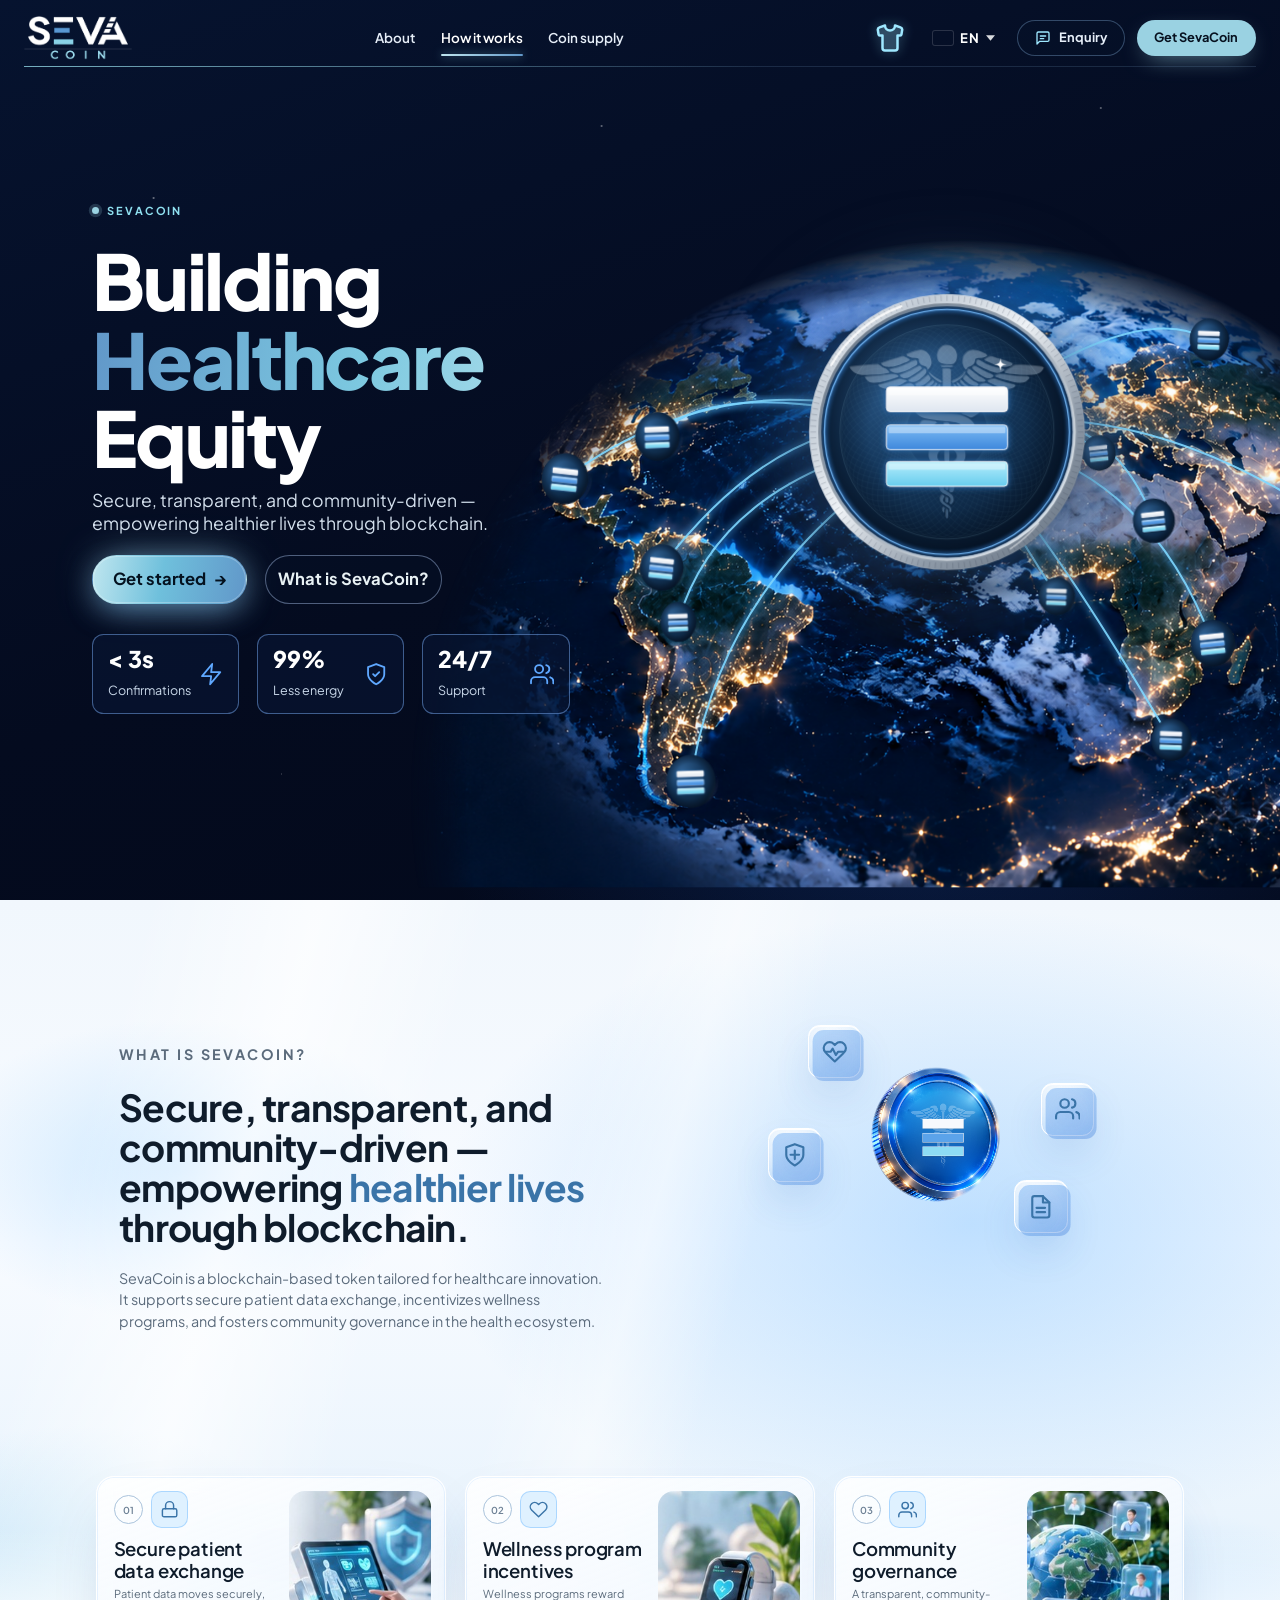
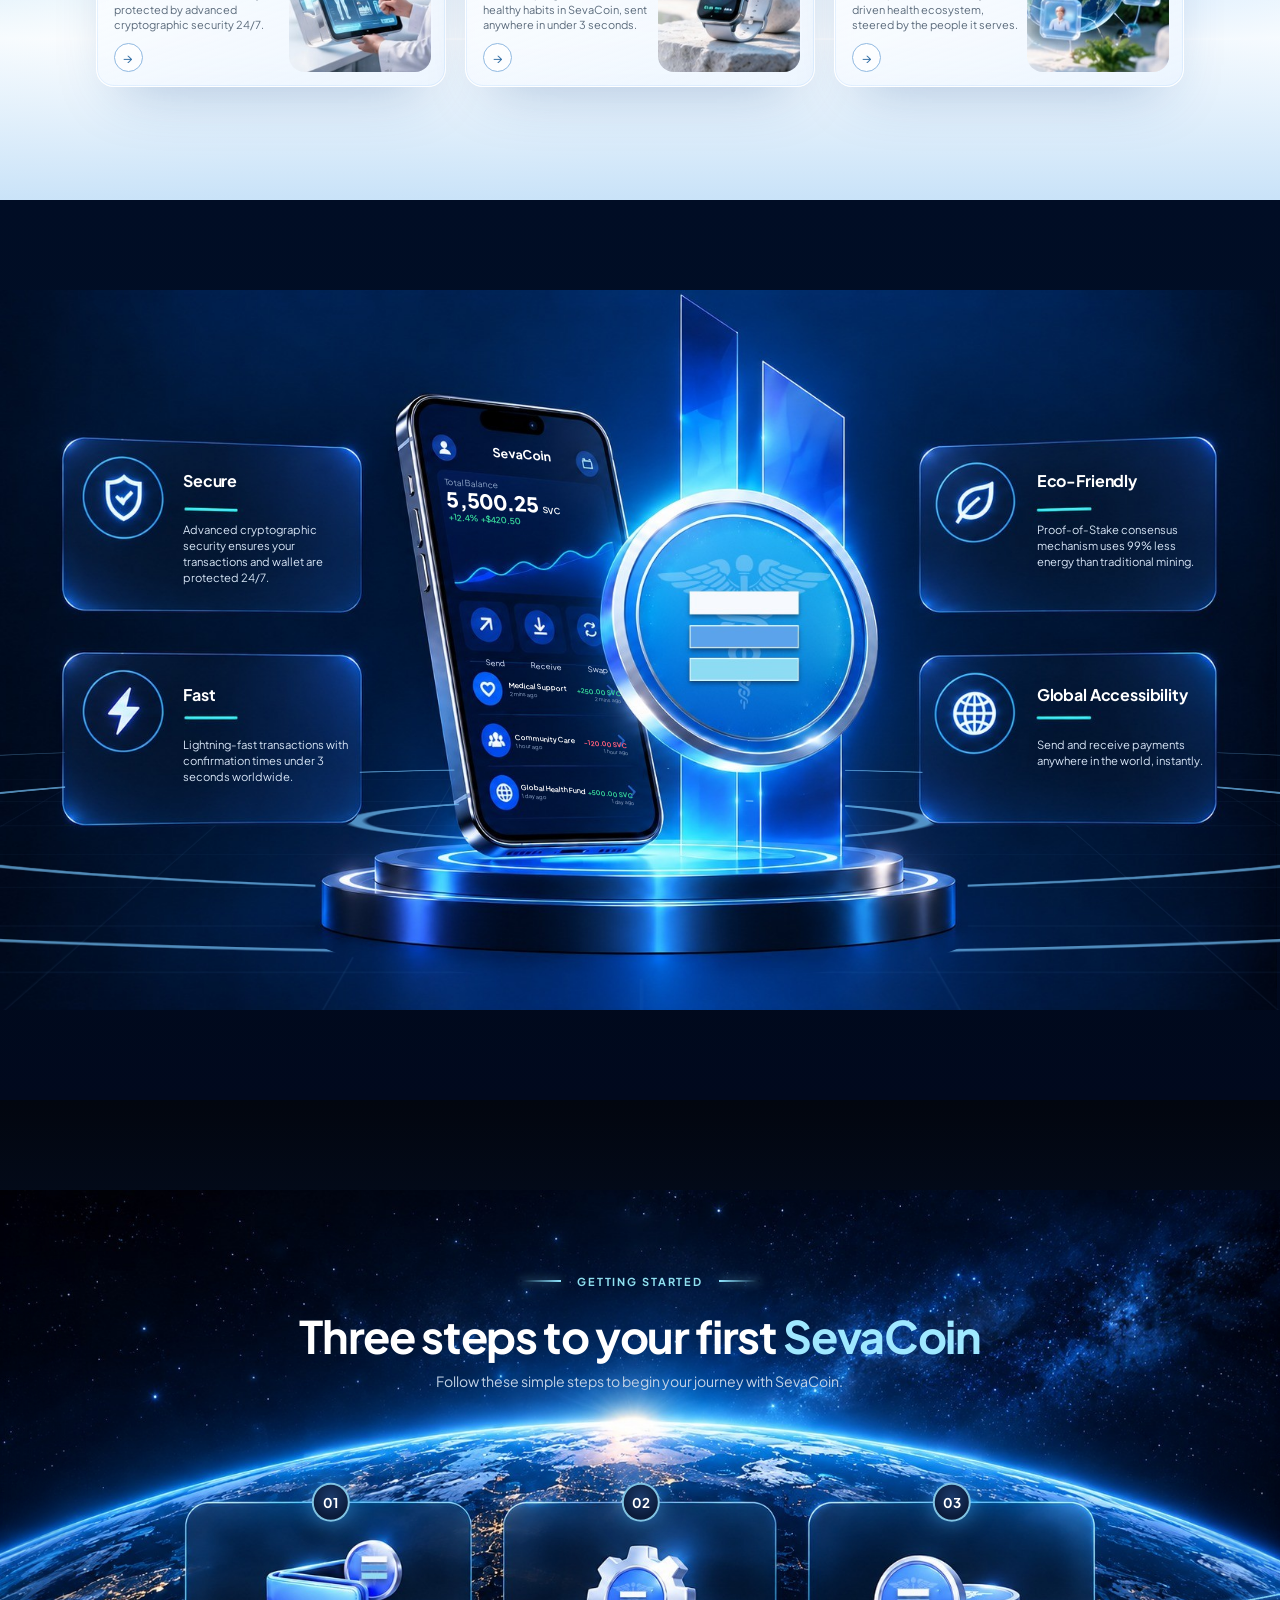
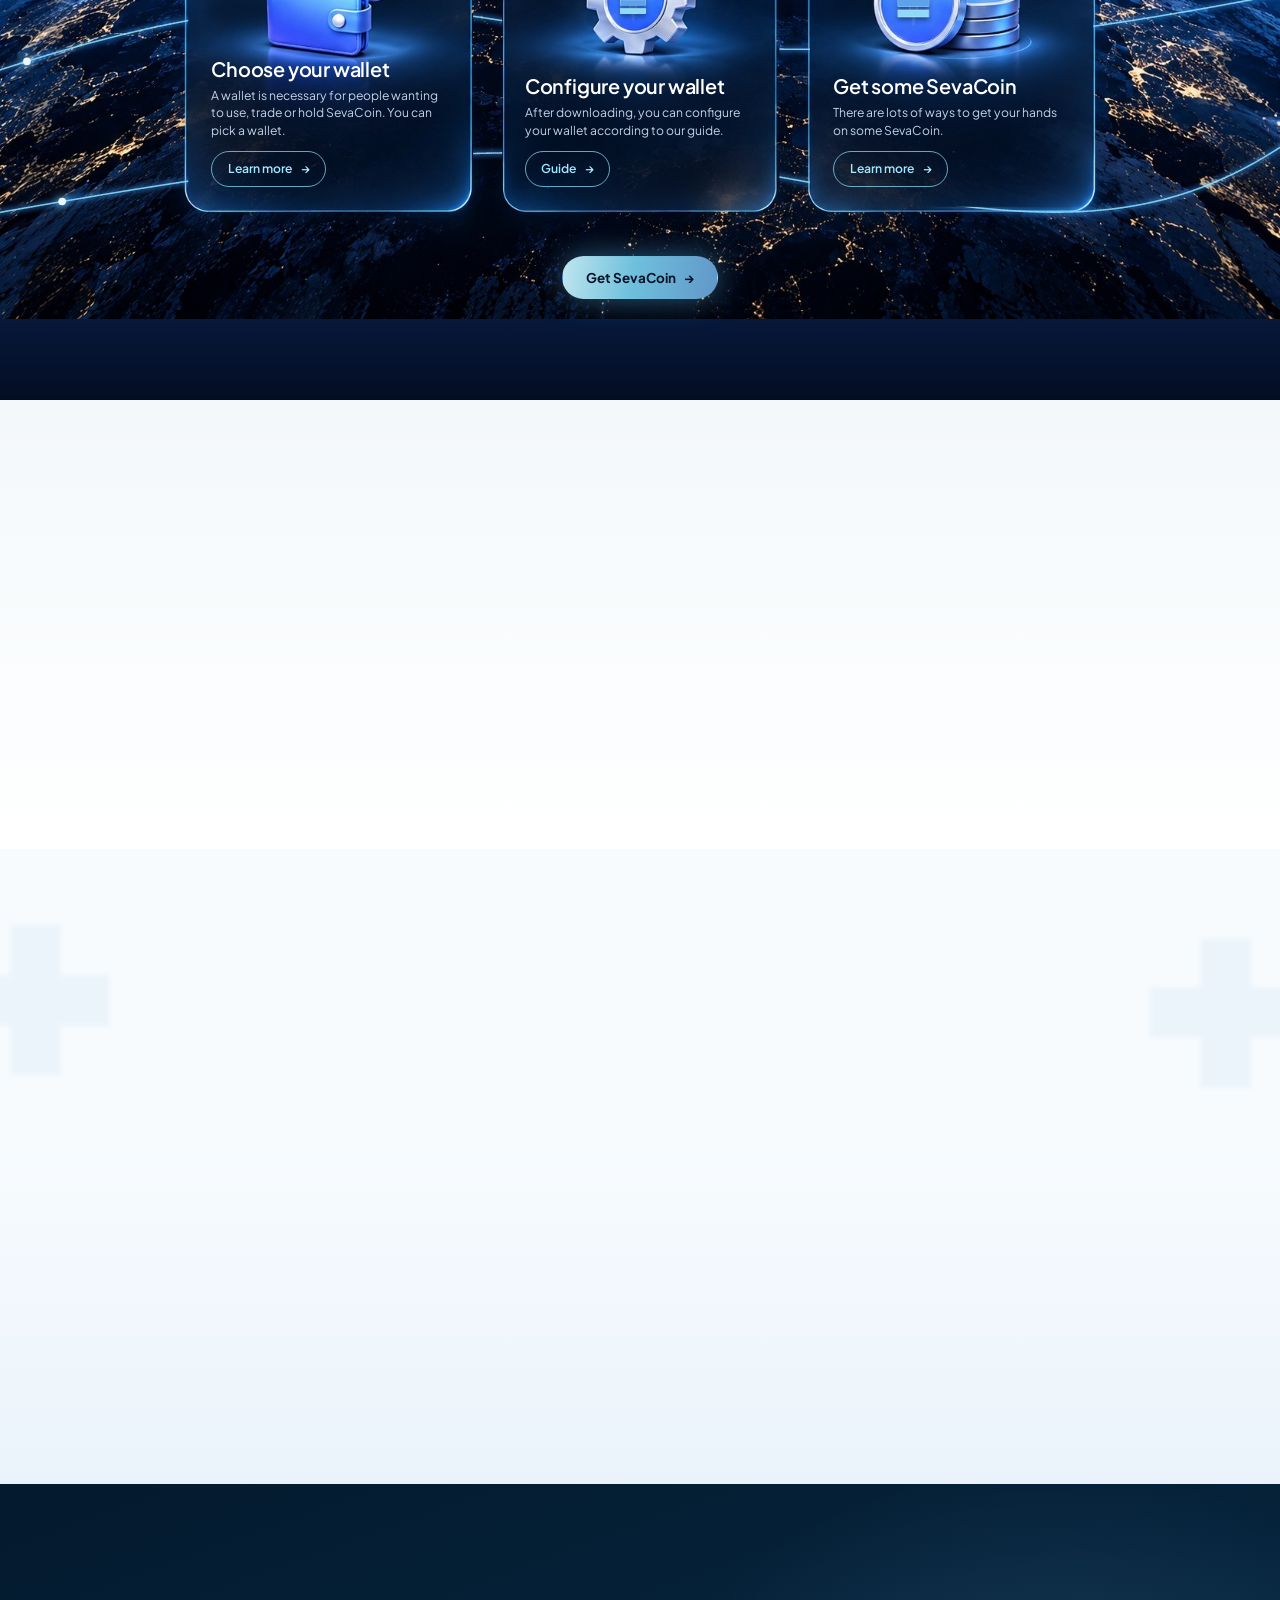
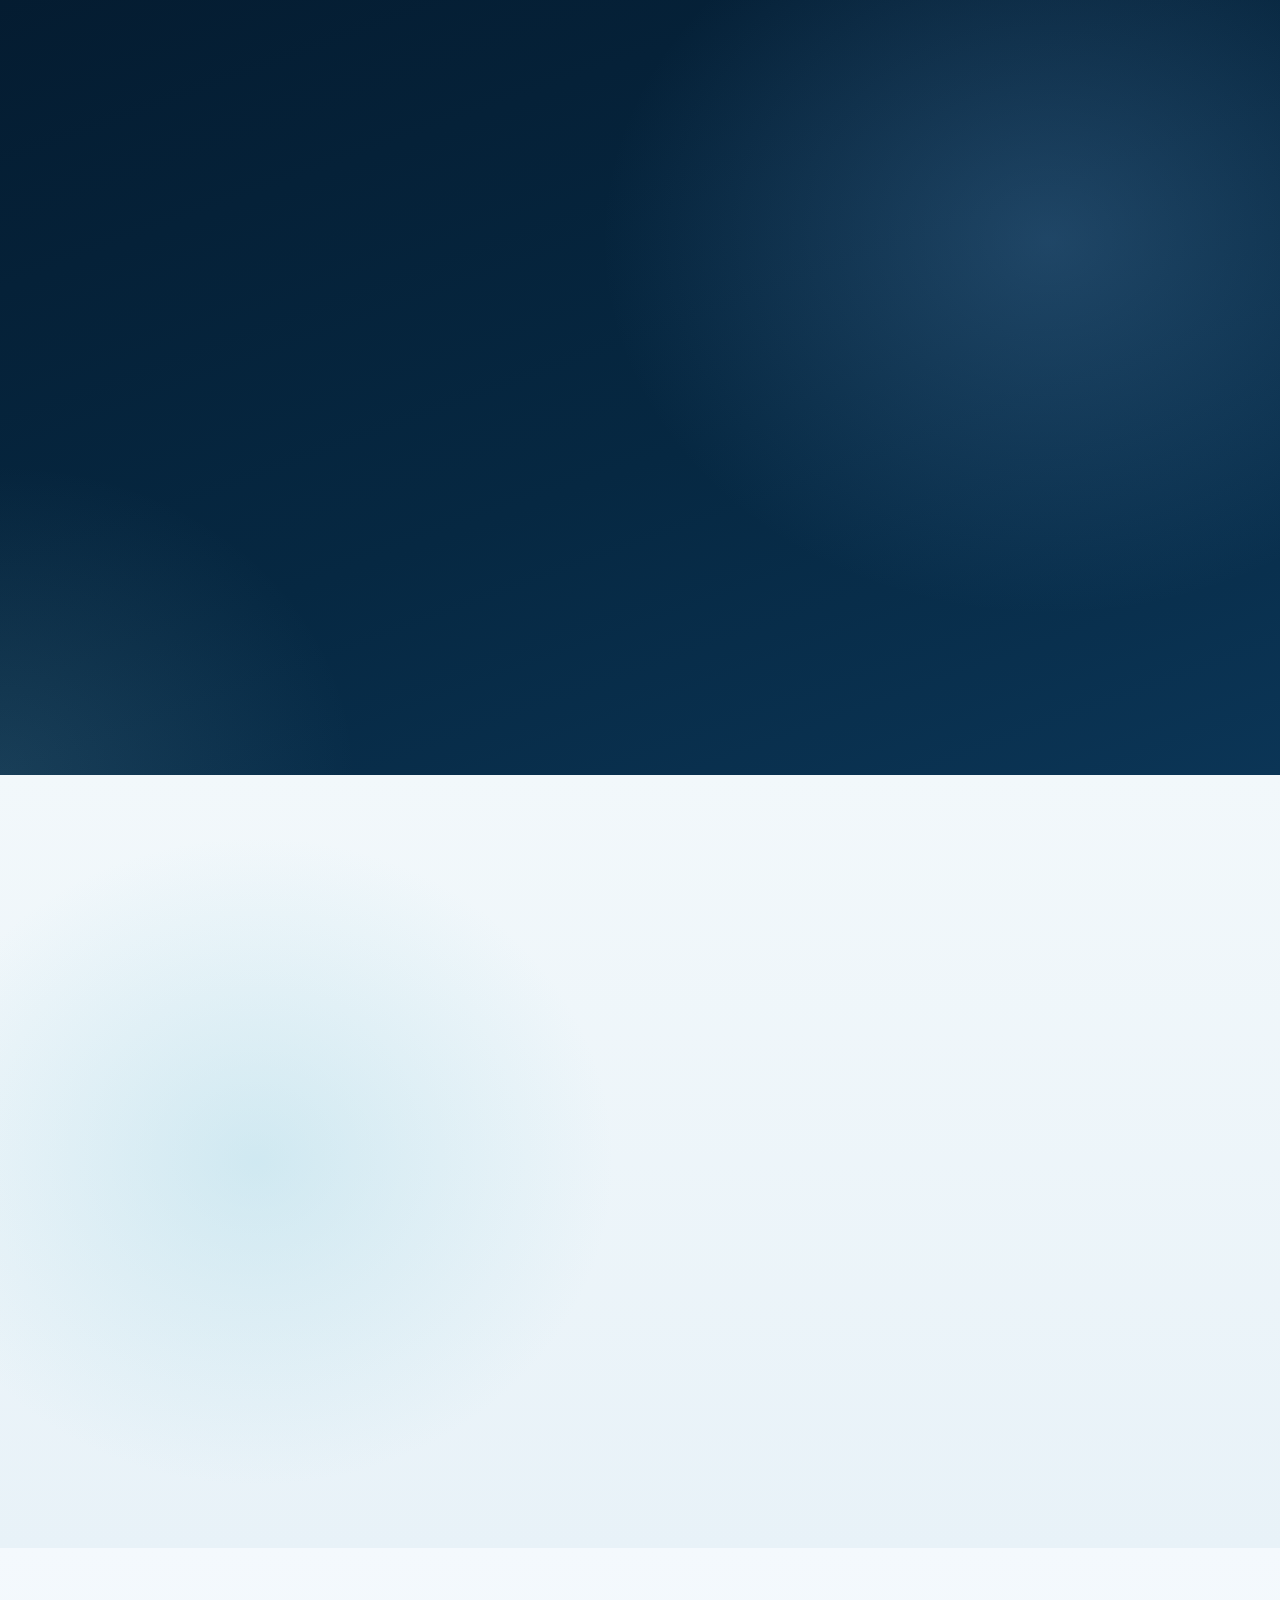
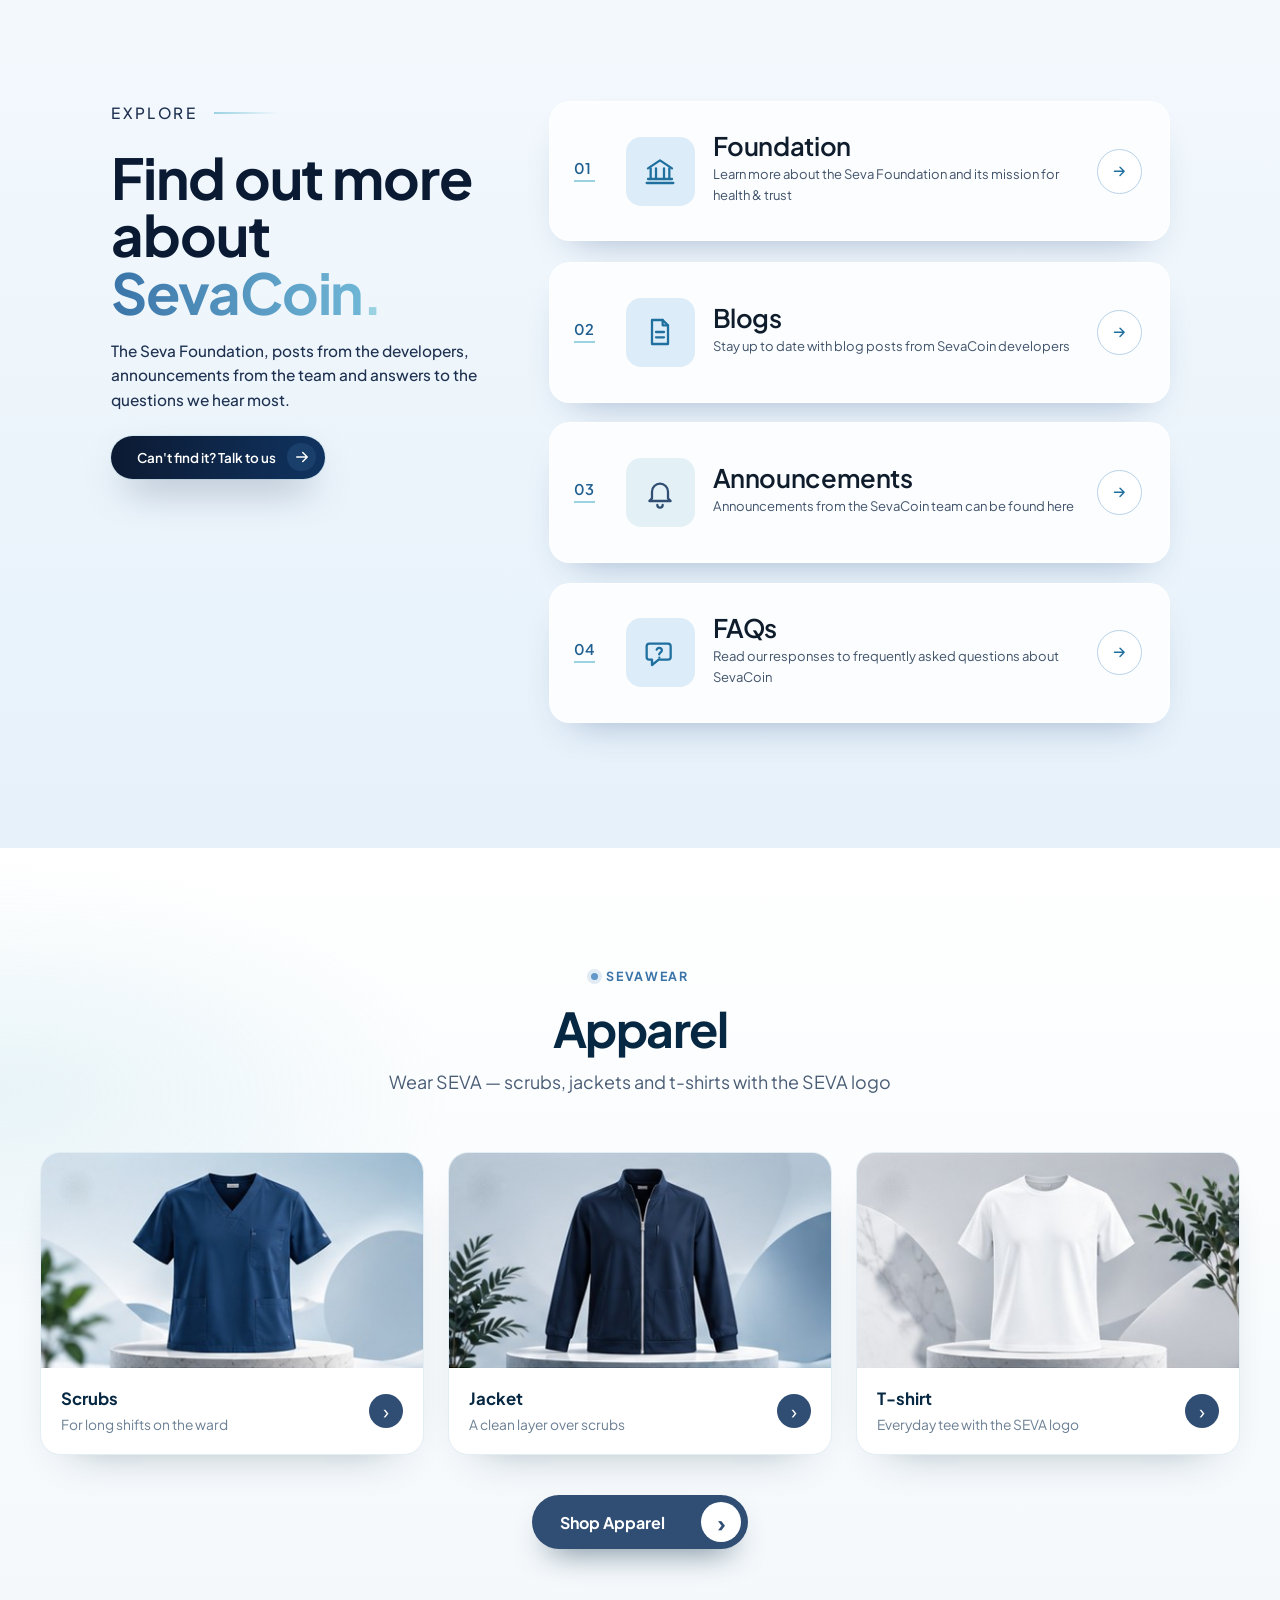
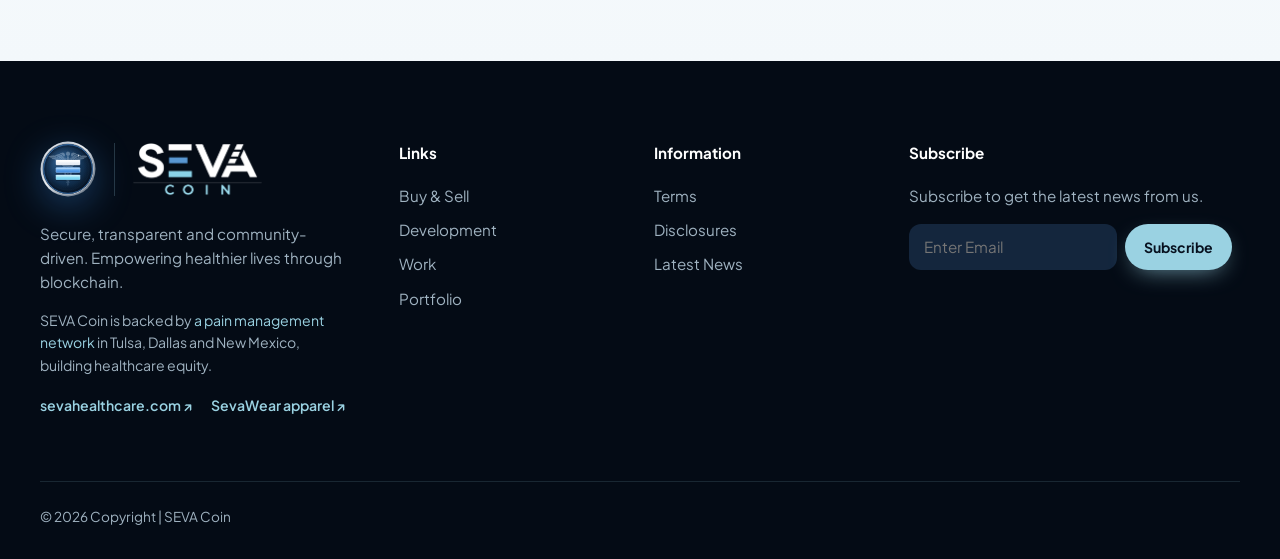
==== commit d75d57d6: "Remove the Contact section and form; footer links to sevahealthcare.com - Drop the Contact section (" ====
--- a/index.html
+++ b/index.html
@@ -47,7 +47,6 @@
         <a href="#about">About</a>
         <a href="#get-started">How it works</a>
         <a href="#supply">Coin supply</a>
-        <a href="#contact">Contact</a>
         <!-- phones only: the enquiry button lives in the menu -->
         <button type="button" class="nav-enquiry-link" data-enquiry>Make an enquiry</button>
       </nav>
@@ -364,7 +363,7 @@
         </ol>
 
         <div class="steps-cta">
-          <a href="#contact" class="btn btn-glow">Get SevaCoin <span aria-hidden="true">→</span></a>
+          <a href="#enquiry-modal" class="btn btn-glow" data-enquiry aria-haspopup="dialog" aria-controls="enquiry-modal">Get SevaCoin <span aria-hidden="true">→</span></a>
         </div>
       </div>
     </section>
@@ -520,7 +519,7 @@
           <p class="eyebrow explore-eyebrow"><span>Explore</span><i></i></p>
           <h2>Find out more about <em>SevaCoin</em><b>.</b></h2>
           <p>The Seva Foundation, posts from the developers, announcements from the team and answers to the questions we hear most.</p>
-          <a href="#contact" class="explore-contact">Can't find it? Talk to us <span aria-hidden="true"><svg viewBox="0 0 24 24" fill="none" stroke="currentColor" stroke-width="2" stroke-linecap="round" stroke-linejoin="round"><path d="M5 12h14M13 6l6 6-6 6"/></svg></span></a>
+          <a href="#enquiry-modal" class="explore-contact" data-enquiry aria-haspopup="dialog" aria-controls="enquiry-modal">Can't find it? Talk to us <span aria-hidden="true"><svg viewBox="0 0 24 24" fill="none" stroke="currentColor" stroke-width="2" stroke-linecap="round" stroke-linejoin="round"><path d="M5 12h14M13 6l6 6-6 6"/></svg></span></a>
         </div>
 
         <ol class="explore-list">
@@ -614,79 +613,10 @@
       </div>
     </section>
 
-    <!-- ================= SUPPORT + CONTACT ================= -->
-    <!-- Enquiry: features and heading on the left, the coin on its podium in the centre, a glass form on the right.
-         The form posts to api/contact.php (see assets/js/main.js). -->
-    <section class="section section-contact" id="contact">
-      <img class="cx-waves" src="assets/img/contact/waves.jpg" alt="" aria-hidden="true">
-      <div class="container cx-grid">
-        <div class="cx-info">
-          <p class="eyebrow cx-eyebrow"><span>Always by your side</span><i></i></p>
-          <h2>Be the first to use our <em>SevaCoin!</em></h2>
-          <ul class="cx-features">
-            <li>
-              <span class="cx-ico"><svg viewBox="0 0 24 24" fill="none" stroke="currentColor" stroke-width="1.7" stroke-linecap="round" stroke-linejoin="round"><path d="M3 18v-6a9 9 0 0 1 18 0v6"/><path d="M21 19a2 2 0 0 1-2 2h-1v-6h3zM3 19a2 2 0 0 0 2 2h1v-6H3z"/></svg></span>
-              <div><h3>24/7 Support</h3><p>Need help? Get your requests solved quickly via support team.</p></div>
-            </li>
-            <li>
-              <span class="cx-ico"><svg viewBox="0 0 24 24" fill="none" stroke="currentColor" stroke-width="1.7" stroke-linecap="round" stroke-linejoin="round"><path d="M21 15a2 2 0 0 1-2 2H7l-4 4V5a2 2 0 0 1 2-2h14a2 2 0 0 1 2 2z"/></svg></span>
-              <div><h3>Community</h3><p>Join the conversations on our worldwide OKEx communities.</p></div>
-            </li>
-            <li>
-              <span class="cx-ico"><svg viewBox="0 0 24 24" fill="none" stroke="currentColor" stroke-width="1.7" stroke-linecap="round" stroke-linejoin="round"><path d="M22 10 12 5 2 10l10 5 10-5z"/><path d="M6 12v5c3 3 9 3 12 0v-5"/></svg></span>
-              <div><h3>Academy</h3><p>Learn blockchain and Seva Coin for free.</p></div>
-            </li>
-          </ul>
-        </div>
-
-        <div class="cx-stage" aria-hidden="true"><i class="cx-glow"></i><img src="assets/img/contact/coin.png?v=20261017L" alt=""><span class="cx-orbit"><i></i><i></i><i></i></span></div>
-
-        <form class="cx-form" id="contact-form" action="api/contact.php" method="post" novalidate>
-          <!-- honeypot: hidden from people, filled in by bots; the server ignores such submissions -->
-          <div class="hp" aria-hidden="true"><label>Leave this empty<input type="text" name="website" tabindex="-1" autocomplete="off"></label></div>
-          <div class="cx-head">
-            <h3>Contact Us</h3>
-            <p><span class="cx-dot"></span>Our support team is here for you 24/7.</p>
-          </div>
-          <div class="cx-row">
-          <div class="cx-field" data-field="name">
-            <label for="cx-name">Your name</label>
-            <div class="cx-input"><i><svg viewBox="0 0 24 24" fill="none" stroke="currentColor" stroke-width="1.7" stroke-linecap="round" stroke-linejoin="round"><circle cx="12" cy="8" r="4"/><path d="M4 21a8 8 0 0 1 16 0"/></svg></i><input id="cx-name" type="text" name="name" placeholder="Enter your name" autocomplete="name" maxlength="120" required></div>
-            <p class="cx-error" id="cx-name-err" role="alert"></p>
-          </div>
-          <div class="cx-field" data-field="email">
-            <label for="cx-email">Email</label>
-            <div class="cx-input"><i><svg viewBox="0 0 24 24" fill="none" stroke="currentColor" stroke-width="1.7" stroke-linecap="round" stroke-linejoin="round"><rect x="3" y="5" width="18" height="14" rx="2"/><path d="m3 7 9 6 9-6"/></svg></i><input id="cx-email" type="email" name="email" placeholder="Enter your email" autocomplete="email" maxlength="190" inputmode="email" required></div>
-            <p class="cx-error" id="cx-email-err" role="alert"></p>
-          </div>
-          </div>
-          <div class="cx-field" data-field="subject">
-            <label for="cx-subject">Subject</label>
-            <div class="cx-input"><i><svg viewBox="0 0 24 24" fill="none" stroke="currentColor" stroke-width="1.7" stroke-linecap="round" stroke-linejoin="round"><path d="M14 2H6a2 2 0 0 0-2 2v16a2 2 0 0 0 2 2h12a2 2 0 0 0 2-2V8z"/><path d="M14 2v6h6M8 13h8M8 17h8"/></svg></i><input id="cx-subject" type="text" name="subject" placeholder="What is it about?" maxlength="200" required></div>
-            <p class="cx-error" id="cx-subject-err" role="alert"></p>
-          </div>
-          <div class="cx-field" data-field="message">
-            <label for="cx-message">Message <small class="cx-count"><span>0</span>/2000</small></label>
-            <div class="cx-input cx-area"><i><svg viewBox="0 0 24 24" fill="none" stroke="currentColor" stroke-width="1.7" stroke-linecap="round" stroke-linejoin="round"><path d="M12 20h9"/><path d="M16.5 3.5a2.1 2.1 0 0 1 3 3L7 19l-4 1 1-4z"/></svg></i><textarea id="cx-message" name="message" rows="5" placeholder="Tell us how we can help..." maxlength="2000" required></textarea></div>
-            <p class="cx-error" id="cx-message-err" role="alert"></p>
-          </div>
-          <button type="submit" class="cx-submit"><span class="cx-btn-text">Send message</span><span class="cx-spinner" aria-hidden="true"></span><i><svg viewBox="0 0 24 24" fill="none" stroke="currentColor" stroke-width="2" stroke-linecap="round" stroke-linejoin="round"><path d="M22 2 11 13"/><path d="M22 2 15 22l-4-9-9-4z"/></svg></i></button>
-          <p class="cx-privacy"><svg viewBox="0 0 24 24" fill="none" stroke="currentColor" stroke-width="1.7" stroke-linecap="round" stroke-linejoin="round"><rect x="4" y="11" width="16" height="10" rx="2"/><path d="M8 11V7a4 4 0 0 1 8 0v4"/></svg> Your details stay private. We never share them.</p>
-          <p class="form-status" role="status" aria-live="polite"></p>
-          <div class="cx-success" hidden>
-            <span class="cx-success-ico"><svg viewBox="0 0 24 24" fill="none" stroke="currentColor" stroke-width="2.2" stroke-linecap="round" stroke-linejoin="round"><path d="M20 6 9 17l-5-5"/></svg></span>
-            <h3>Message sent</h3>
-            <p>Thanks for reaching out. We have your message and will reply to your email soon.</p>
-            <button type="button" class="cx-again">Send another message</button>
-          </div>
-        </form>
-      </div>
-    </section>
-
   </main>
 
   <!-- ================= ENQUIRY (modal, opened from the header) ================= -->
-  <!-- Posts to api/contact.php like the contact section; the subject comes from the list. See assets/js/main.js. -->
+  <!-- Posts to api/contact.php; the subject comes from the list. See assets/js/main.js. -->
   <dialog class="enq" id="enquiry-modal" aria-labelledby="enq-title">
     <form class="enq-panel" id="enquiry-form" action="api/contact.php" method="post" novalidate>
       <button type="button" class="enq-close" data-enquiry-close aria-label="Close enquiry form">
@@ -1000,9 +930,9 @@
           <img class="seva-logo" src="assets/brand/seva-coin-logo-white.png" width="1038" height="427" alt="">
         </a>
         <p>Secure, transparent and community-driven. Empowering healthier lives through blockchain.</p>
-        <p class="footer-parent">SEVA Coin is backed by <a href="https://www.sevamedcare.com/" target="_blank" rel="noopener">a pain management network<span class="sr-only"> (opens in a new tab)</span></a> in Tulsa, Dallas and New Mexico, building healthcare equity.</p>
+        <p class="footer-parent">SEVA Coin is backed by <a href="https://www.sevahealthcare.com/" target="_blank" rel="noopener">a pain management network<span class="sr-only"> (opens in a new tab)</span></a> in Tulsa, Dallas and New Mexico, building healthcare equity.</p>
         <p class="footer-parent-links">
-          <a href="https://www.sevamedcare.com/" target="_blank" rel="noopener">sevamedcare.com <span aria-hidden="true">↗</span></a>
+          <a href="https://www.sevahealthcare.com/" target="_blank" rel="noopener">sevahealthcare.com <span aria-hidden="true">↗</span></a>
           <a href="https://www.sevawear.com/" target="_blank" rel="noopener">SevaWear apparel <span aria-hidden="true">↗</span></a>
         </p>
       </div>
